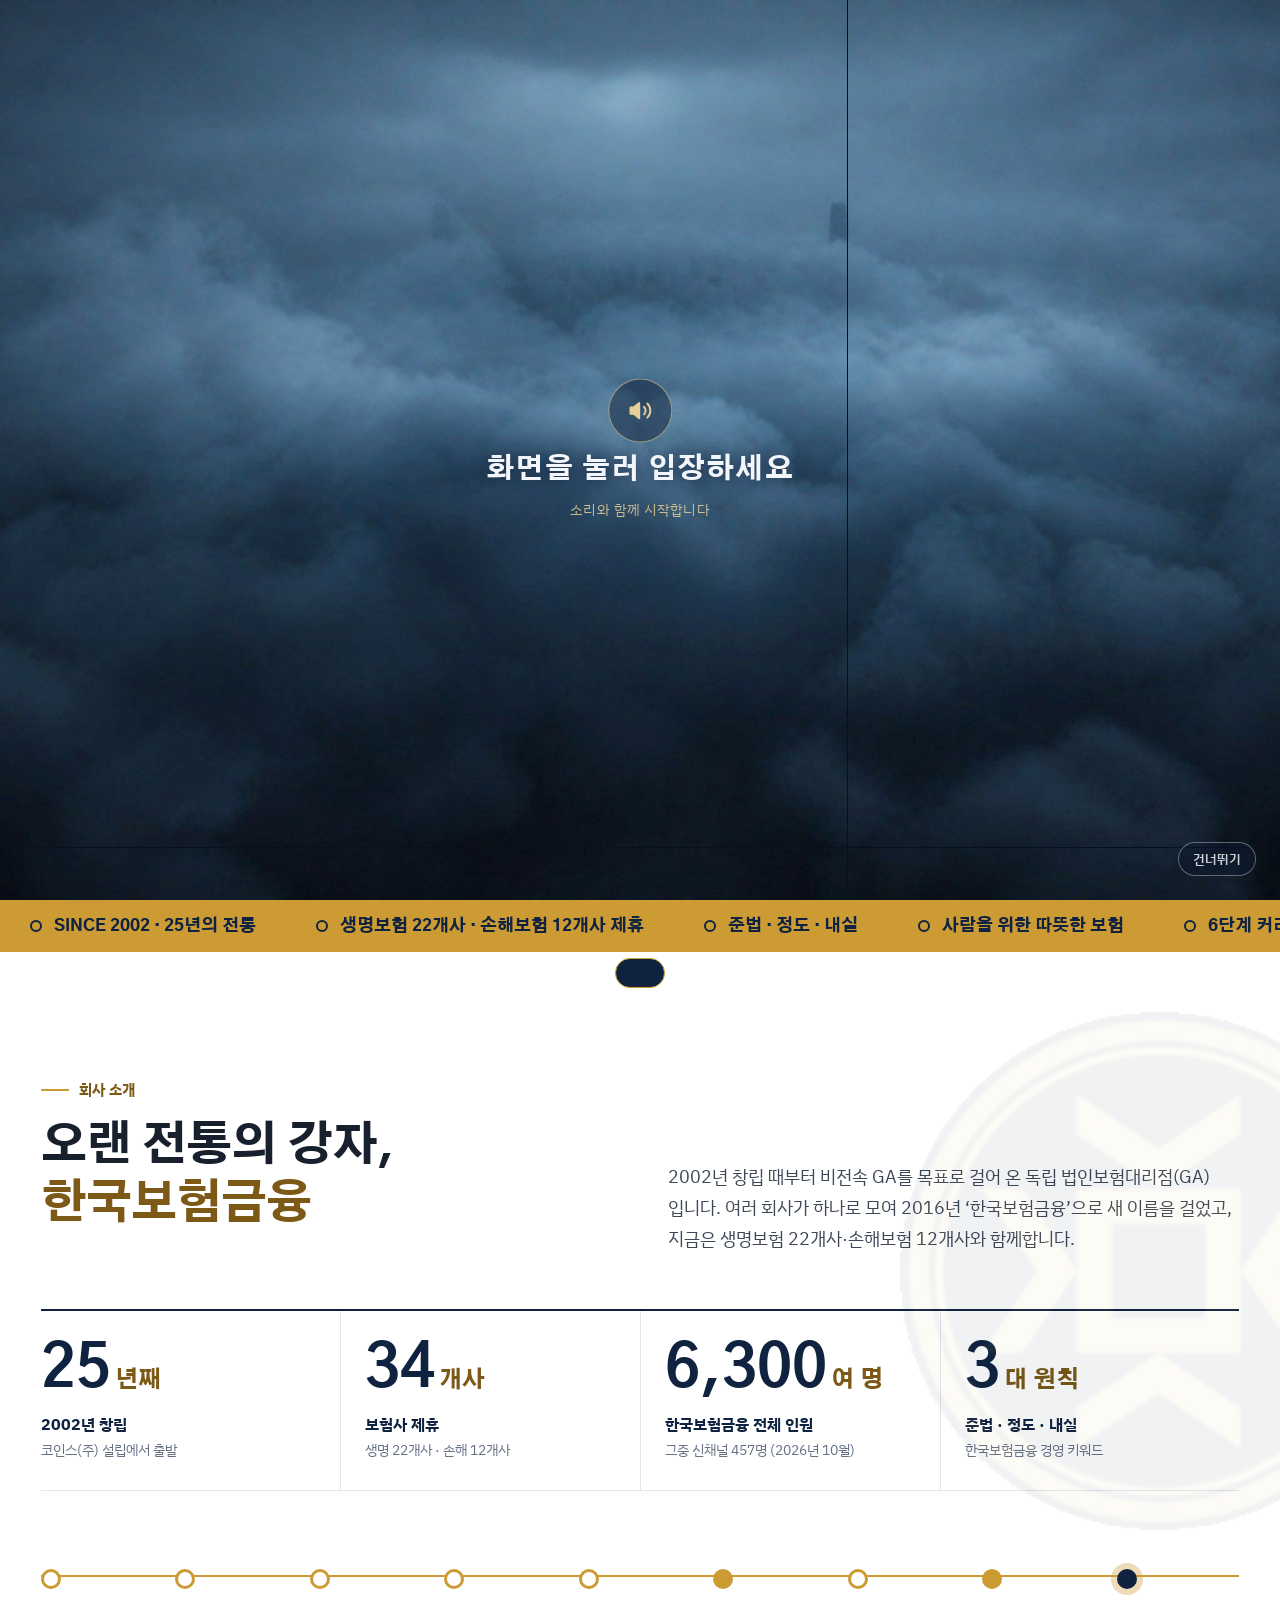
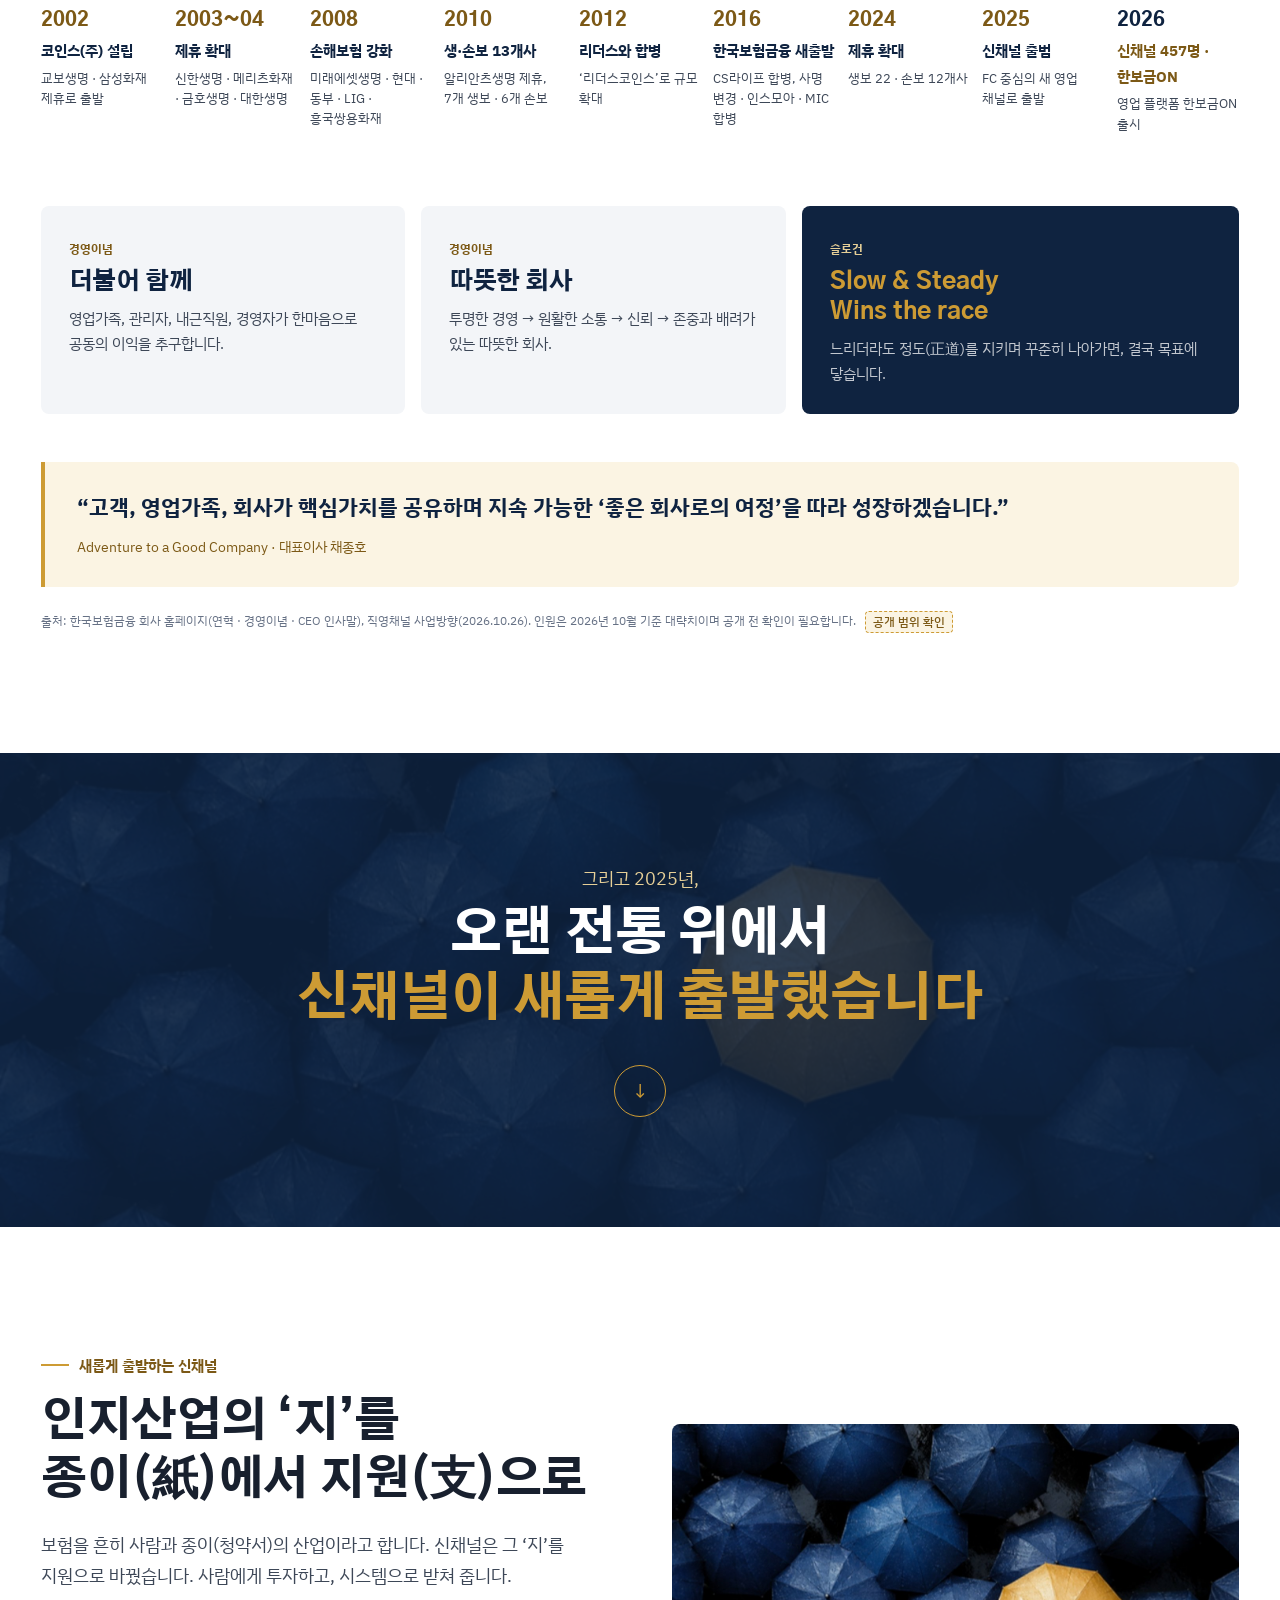
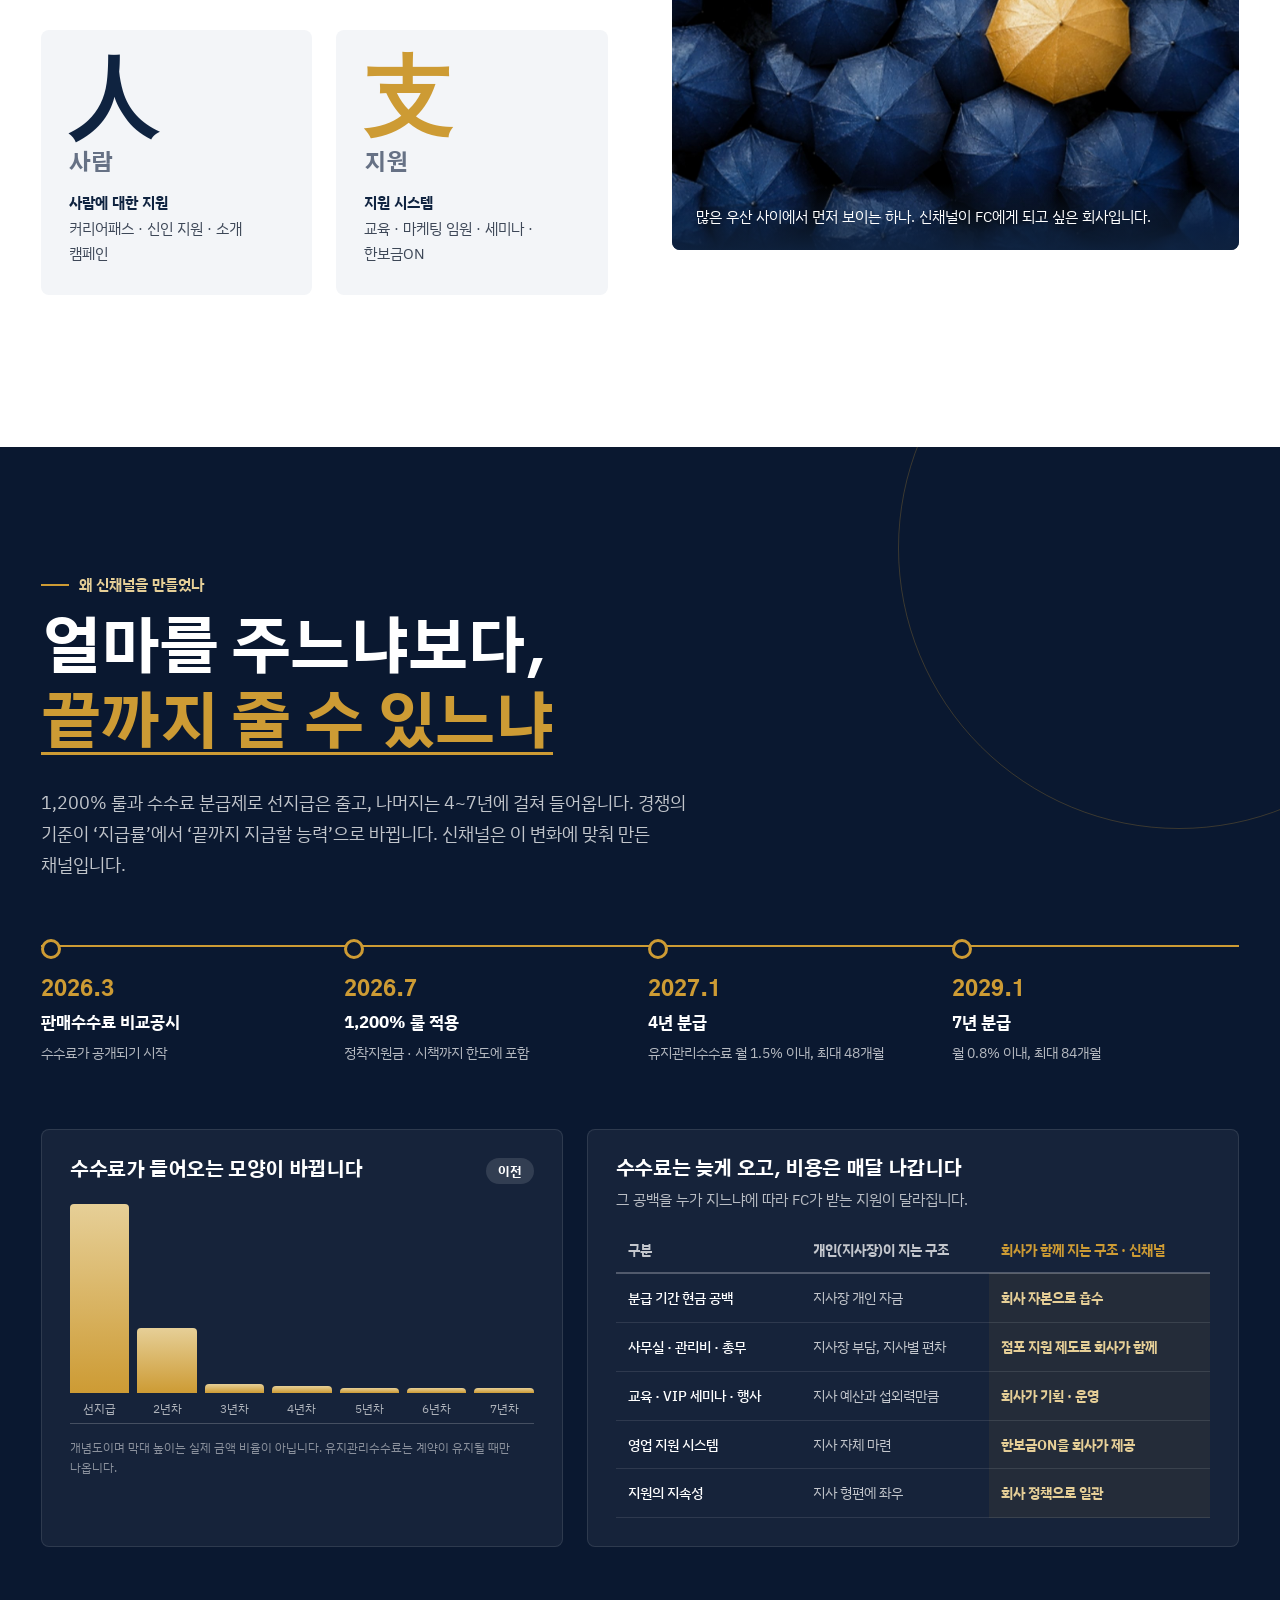
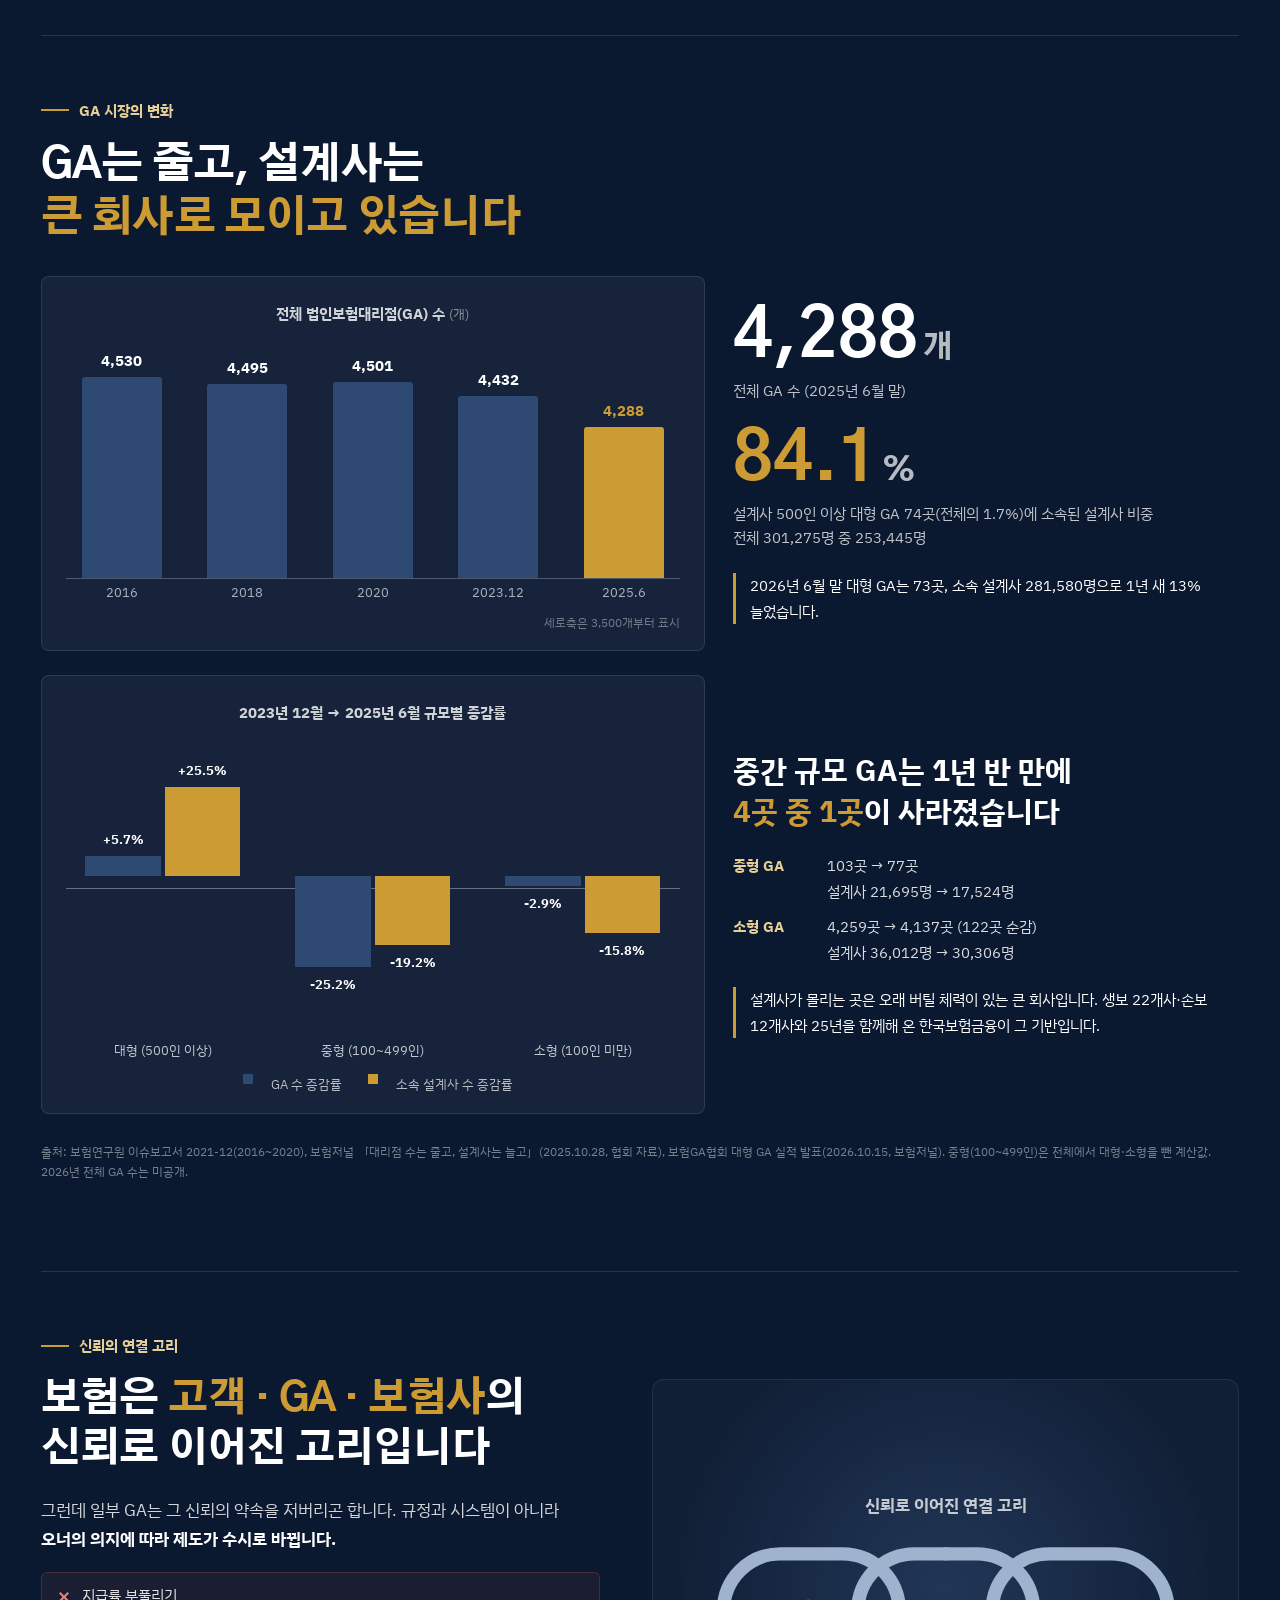
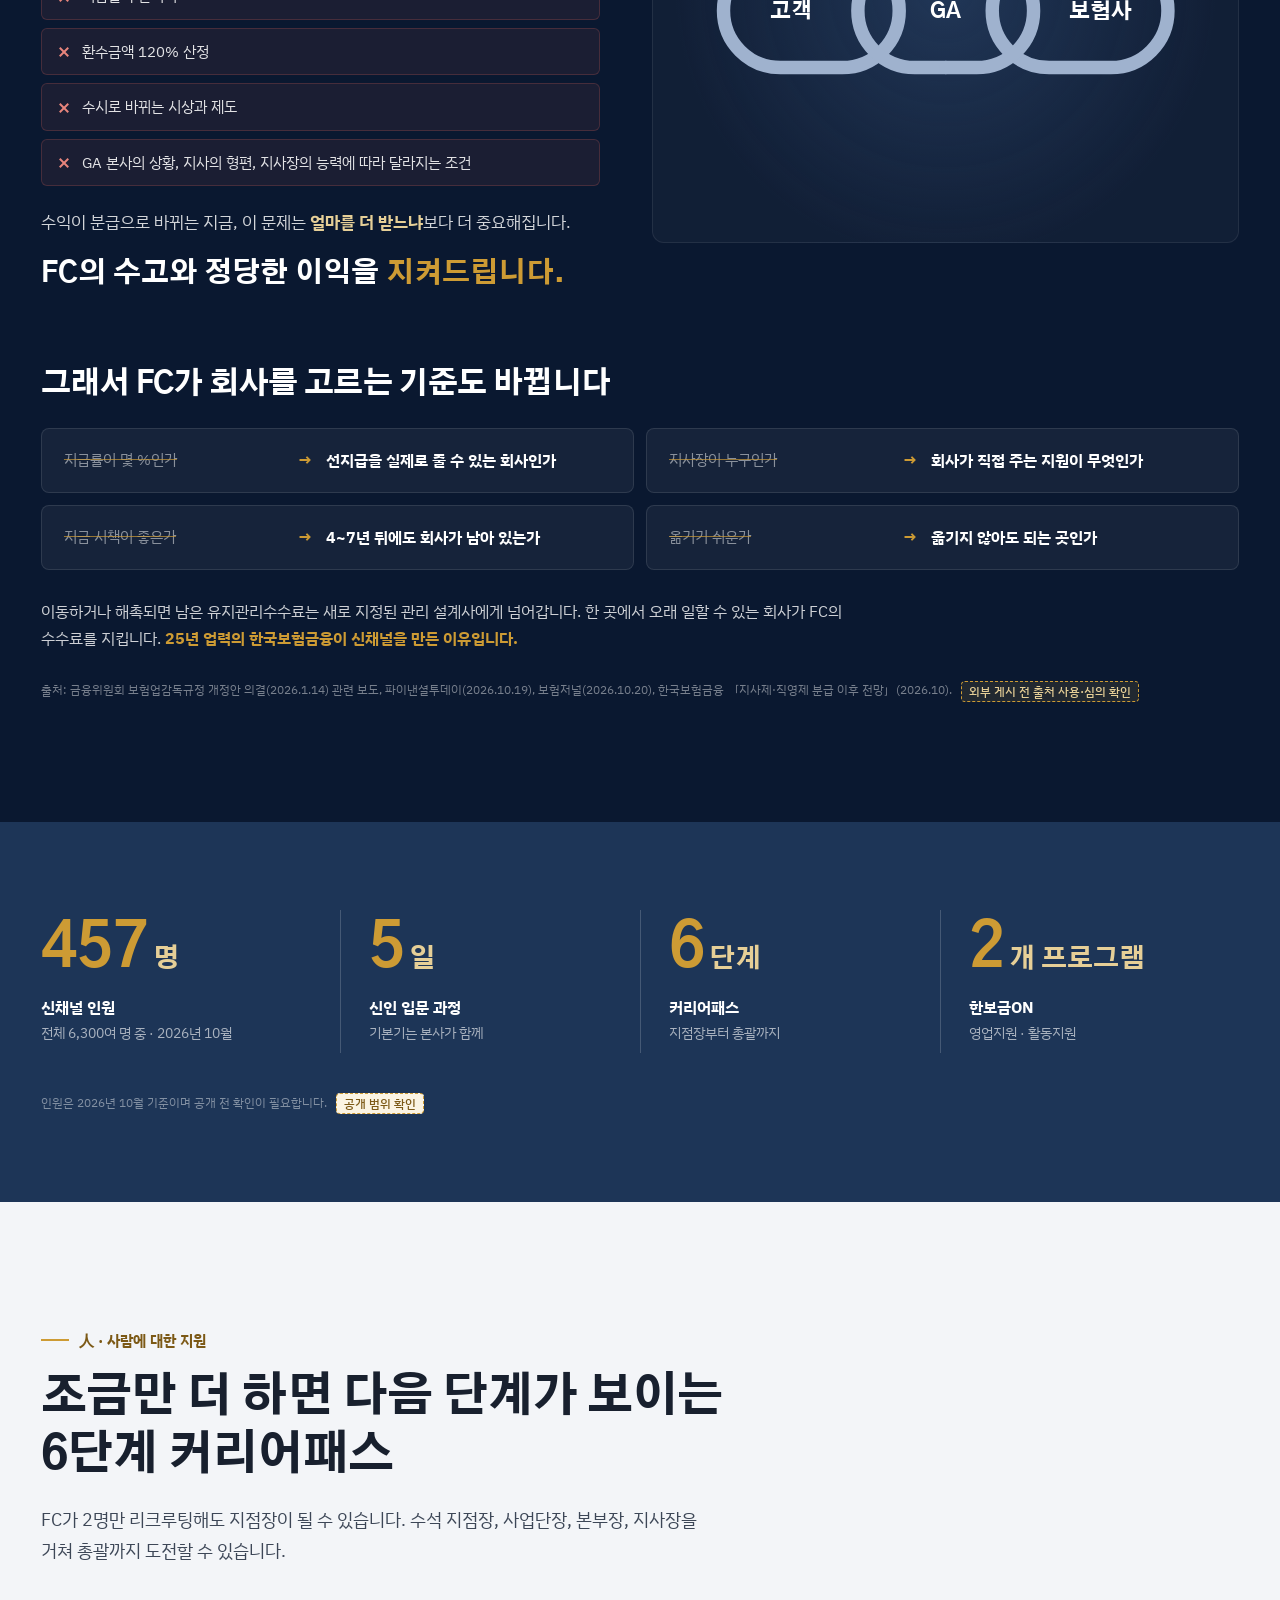
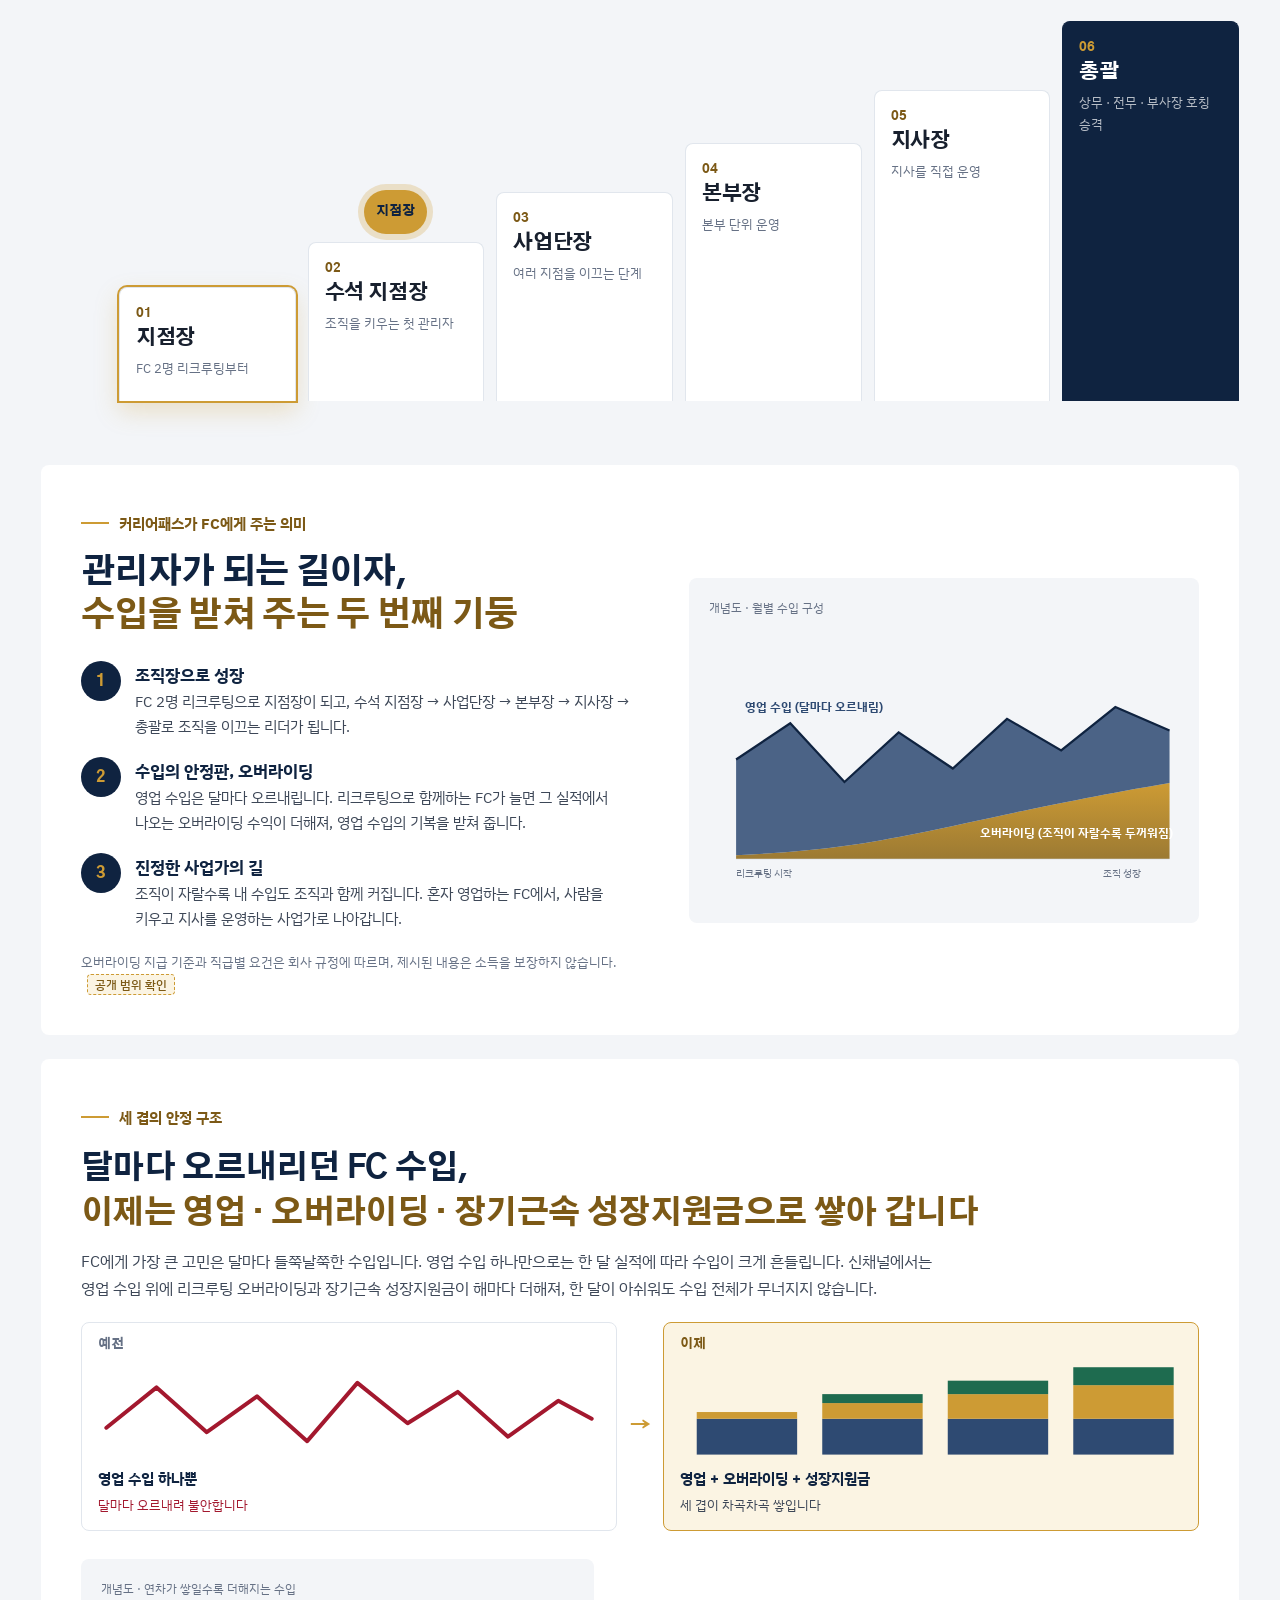
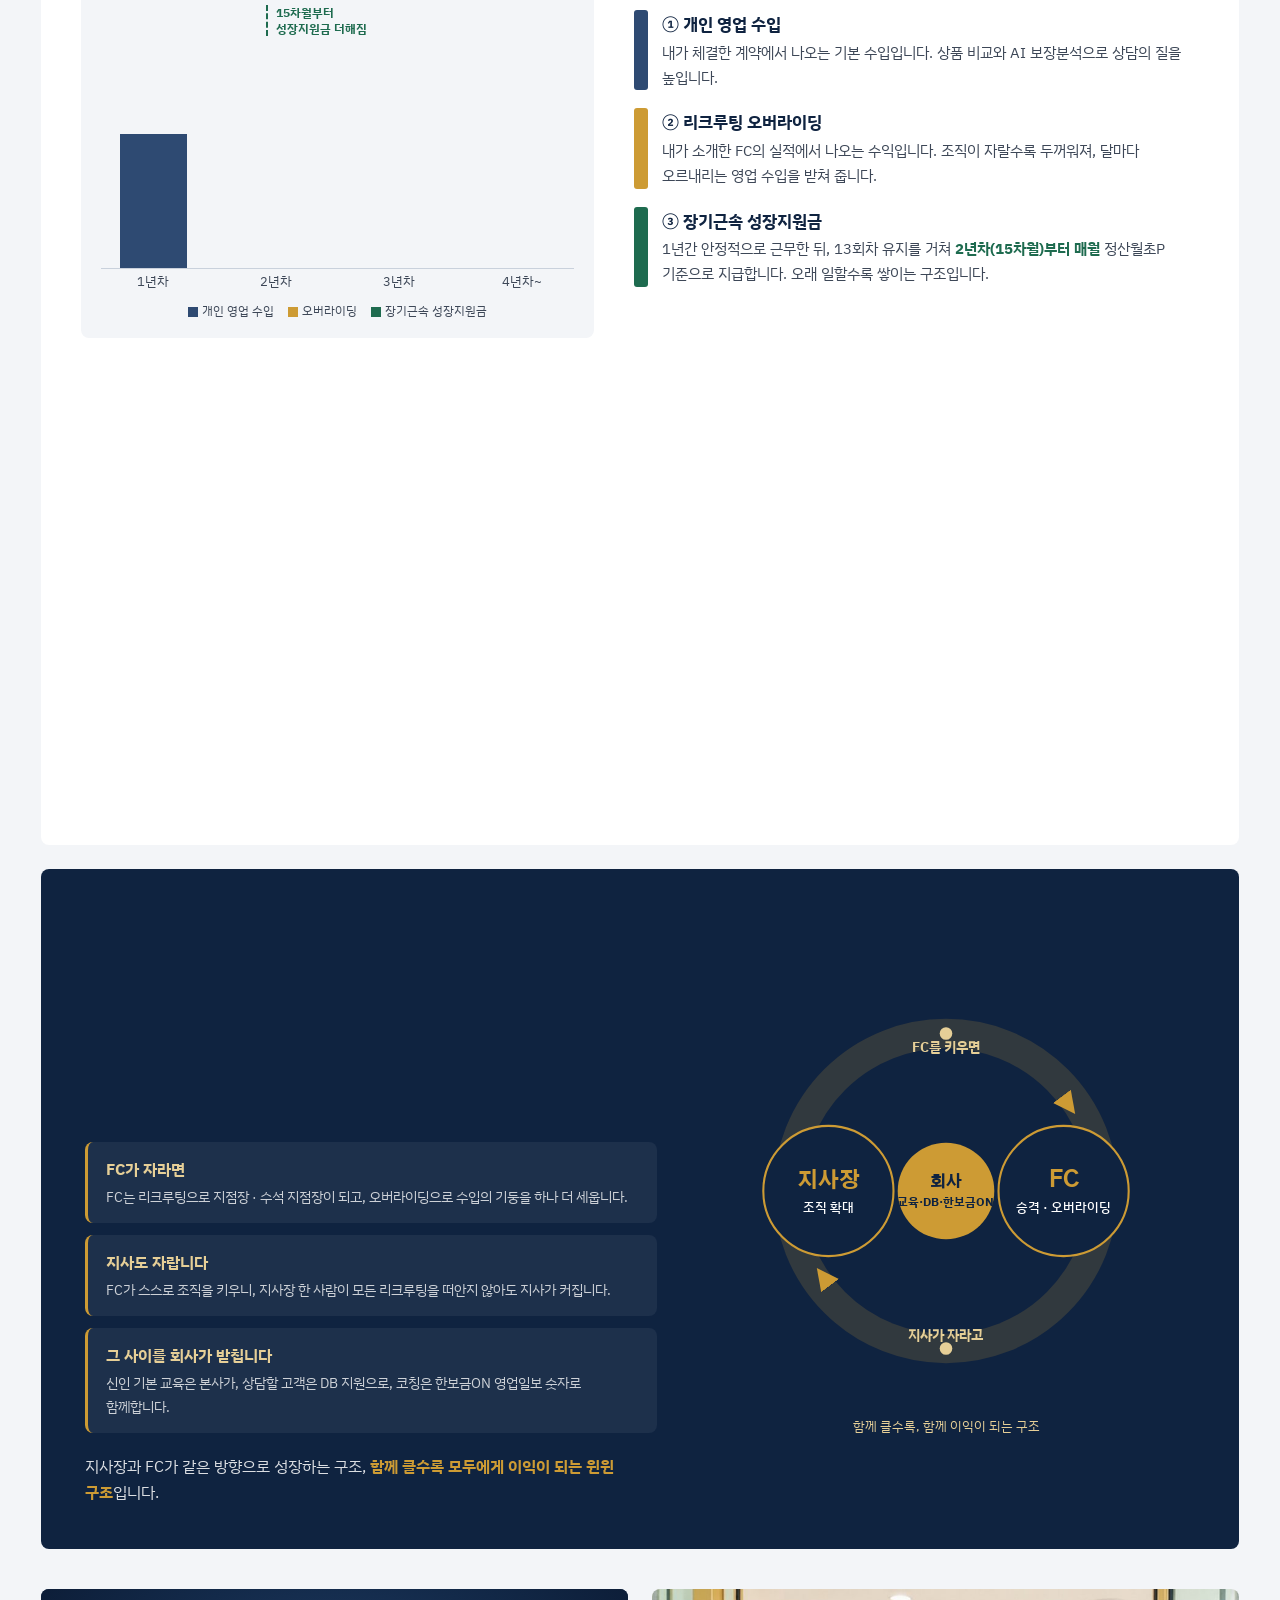
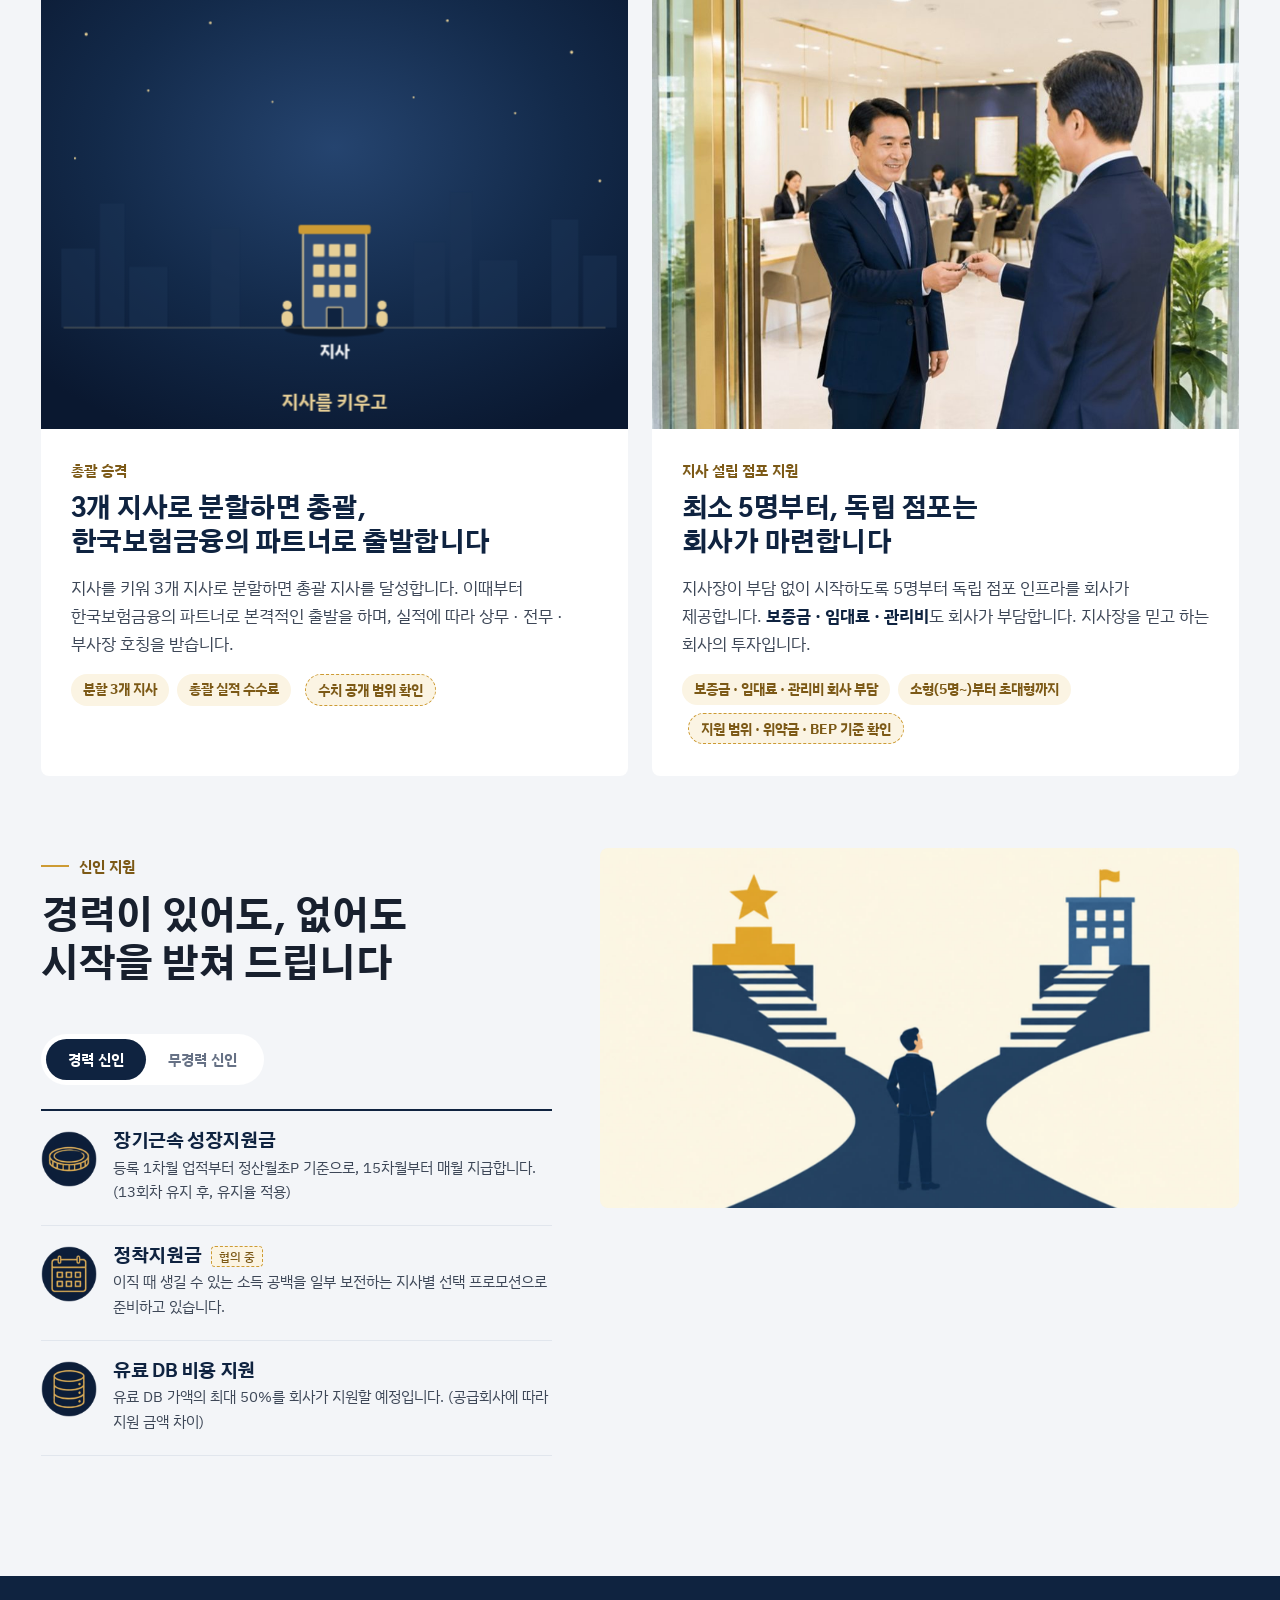
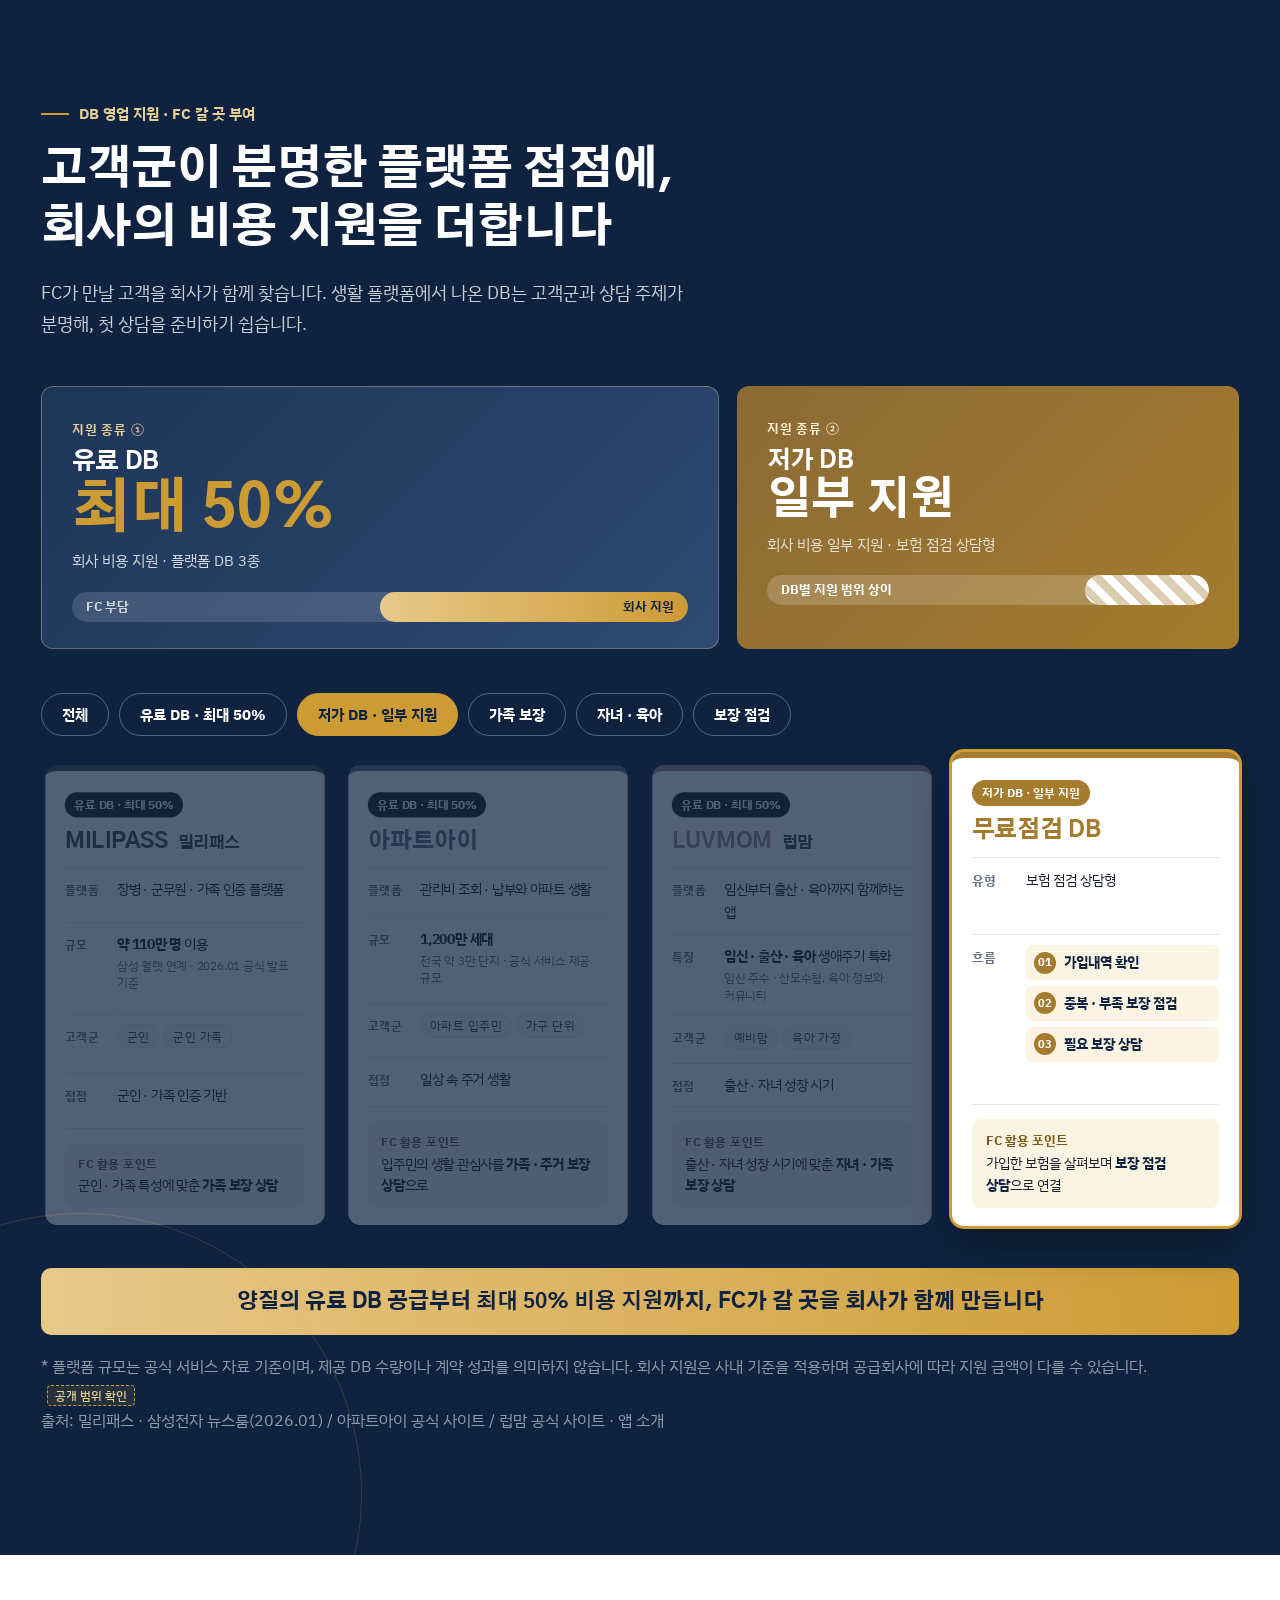
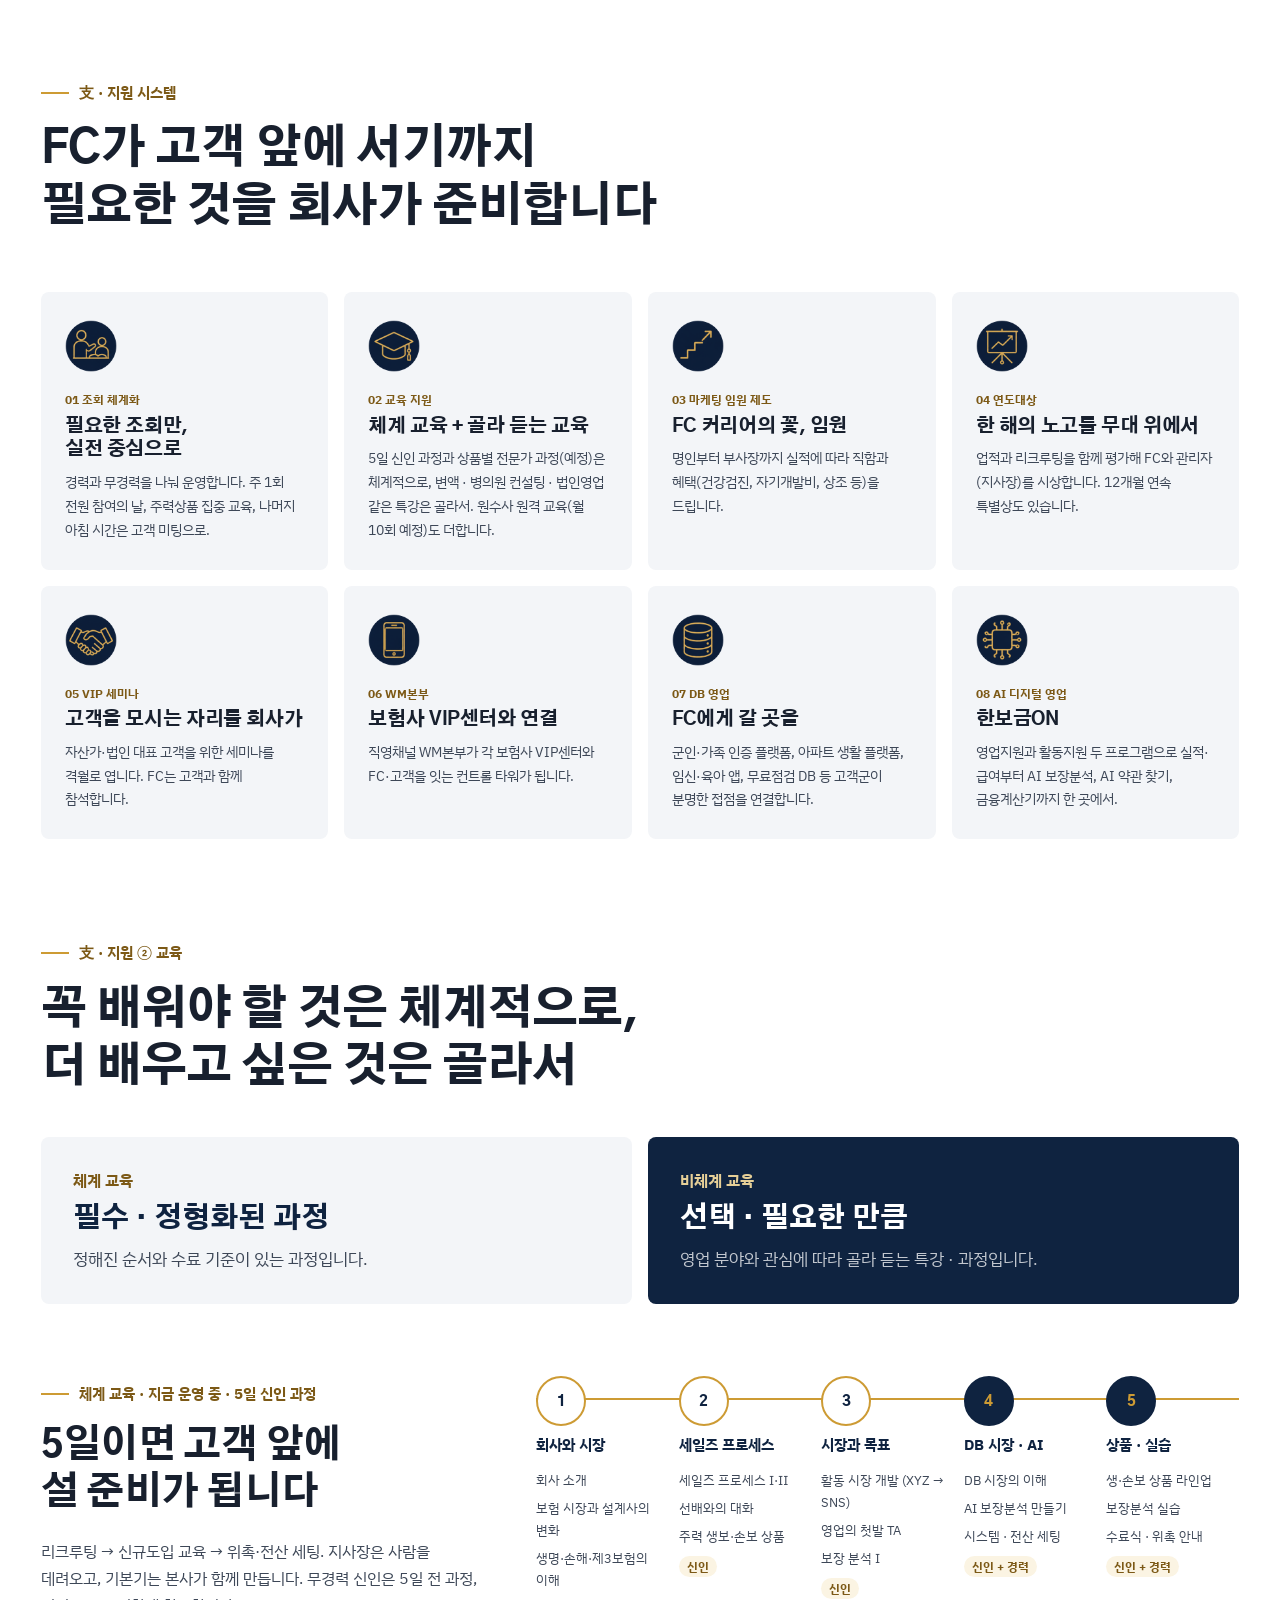
==== index.html @ 595ad0f0 "1탄·2탄·CIS용: 발표 모드를 reveal 장표형(1920x1080, PPT처럼)으로 통일 · 작은 장은 화면에 차게 확대 · 카드는 통째로 넘김 · 계단 동그라미 위치 보정 " ====
<!doctype html>
<html lang="ko">
<head>
<meta charset="utf-8">
<script>/* 최신 확인: 올린 뒤 브라우저가 옛 화면을 보여 주면 스스로 최신으로 다시 엽니다 */(function(){var B="20261105170538",p=location.protocol;if(p!=="http:"&&p!=="https:")return;var R=(/\/(v2|r2)\//.test(location.pathname)?"../":"")+"build.txt";function chk(){if(!window.fetch)return;fetch(R+"?t="+Date.now(),{cache:"no-store"}).then(function(r){return r.ok?r.text():""}).then(function(t){t=(t||"").trim();if(!/^\d{14}$/.test(t)||t<=B)return;var q=new URLSearchParams(location.search);if(q.get("b")===t)return;q.set("b",t);location.replace(location.pathname+"?"+q.toString()+location.hash);}).catch(function(){});}chk();document.addEventListener("visibilitychange",function(){if(!document.hidden)chk();});})();</script>
<meta name="viewport" content="width=device-width, initial-scale=1">
<title>한국보험금융 신채널</title>
<meta name="description" content="사람(人)을 지원(支)하는 회사, 한국보험금융 신채널. 커리어패스, 신인 지원, 교육, 영업 플랫폼 한보금ON, 모집 안내.">
<!-- 한국보험금융 전통 엠블럼 아이콘 (아이콘\kif-logo.ico) -->
<link rel="icon" href="img/favicon.ico" sizes="any">
<link rel="icon" type="image/png" sizes="32x32" href="img/favicon-32.png">
<link rel="icon" type="image/png" sizes="192x192" href="img/icon-192.png">
<link rel="apple-touch-icon" href="img/apple-touch-icon.png">
<meta name="theme-color" content="#0F2340">
<!-- 카톡·SNS 링크 미리보기 -->
<meta property="og:type" content="website">
<meta property="og:site_name" content="한국보험금융 신채널">
<meta property="og:title" content="한국보험금융 신채널 | 오랜 전통의 강자, 새롭게 출발한 신채널">
<meta property="og:description" content="2002년부터 25년째, 생명보험 22개사·손해보험 12개사와 함께하는 한국보험금융. 커리어패스·신인 지원·교육·영업 플랫폼 한보금ON까지, 신채널 FC 모집 안내.">
<meta property="og:image" content="https://bluewind1124-ui.github.io/shinchannel/img/og-image.jpg">
<meta property="og:image:width" content="1200">
<meta property="og:image:height" content="630">
<meta property="og:url" content="https://bluewind1124-ui.github.io/shinchannel/">
<meta name="twitter:card" content="summary_large_image">
<!-- 심의 전 초안: 검색엔진 노출 막음 (정식 공개 때 지우기) -->
<meta name="robots" content="noindex,nofollow">
<link rel="preconnect" href="https://fonts.googleapis.com">
<link rel="preconnect" href="https://fonts.gstatic.com" crossorigin>
<link href="https://fonts.googleapis.com/css2?family=Nanum+Myeongjo:wght@800&display=swap&text=%20%2C%EA%B8%B8%EB%8A%94%EB%8A%98%EB%8B%88%EB%8B%A4%EB%A6%84%EB%B0%9D%EB%B3%B4%EC%8A%B5%EC%95%8A%EC%95%9E%EC%98%A4%EC%9D%84%EC%9D%B4%EC%9E%88%EC%A7%80%EC%B9%98%ED%95%9C%ED%9E%88" rel="stylesheet">
<link href="https://fonts.googleapis.com/css2?family=Gothic+A1:wght@700;800&family=IBM+Plex+Sans+KR:wght@400;500;700&display=swap" rel="stylesheet">
<style>
/* =========================================================
   한국보험금융 신채널 홈페이지 (v2 초안)
   톤앤매너: 한보금ON — 남색 #0F2340 · 금색 #CD9B34 · 궤도(ON) 모티프
   [공개 범위 확인] [심의 전] 표시는 공개 전에 확정할 자리
   ========================================================= */
:root{
  --navy:#0F2340; --navy2:#1D3557; --navy3:#2E4A72; --navy-d:#0A1830;
  --gold:#CD9B34; --gold-l:#E6CF97; --gold-bg:#FBF4E3; --gold-t:#7C5916;
  --ink:#18202E; --ink2:#3D4757; --mute:#667185; --line:#E1E6ED; --bg:#F3F5F8;
  --max:1560px; --ease:cubic-bezier(.2,.7,.2,1);
}
*{box-sizing:border-box;margin:0;padding:0}
html{scroll-behavior:smooth;scroll-padding-top:76px}
body{font-family:'IBM Plex Sans KR',sans-serif;color:var(--ink);background:#fff;line-height:1.7;word-break:keep-all;-webkit-font-smoothing:antialiased;overflow-x:hidden}
h1,h2,h3,.gt{font-family:'Gothic A1',sans-serif;font-weight:800;letter-spacing:-0.02em;line-height:1.25;text-wrap:balance}
a{color:inherit;text-decoration:none}
img{display:block;max-width:100%}
.wrap{max-width:var(--max);margin:0 auto;padding:0 clamp(24px,3.2vw,56px)}
section{padding:120px 0;position:relative}
.eyebrow{display:inline-flex;align-items:center;gap:10px;font-size:15px;font-weight:700;color:var(--gold-t);margin-bottom:16px}
.eyebrow::before{content:"";width:28px;height:2px;background:var(--gold)}
.dark .eyebrow{color:var(--gold-l)}
.sec-title{font-size:clamp(28px,4vw,46px);margin-bottom:20px}
.sec-lead{font-size:18px;color:var(--ink2);max-width:680px}
.dark{background:var(--navy);color:#fff}
.dark .sec-lead{color:rgba(255,255,255,.75)}
.draft{display:inline-block;font:500 12px/1.6 'IBM Plex Sans KR',sans-serif;letter-spacing:0;color:var(--gold-t);background:var(--gold-bg);border:1px dashed var(--gold);border-radius:4px;padding:0 7px;margin-left:6px;vertical-align:middle;white-space:nowrap}
.dark .draft{background:rgba(205,155,52,.12);color:var(--gold-l)}
.btn{display:inline-flex;align-items:center;justify-content:center;gap:8px;padding:14px 28px;border-radius:999px;font-weight:700;font-size:15px;transition:transform .2s,background .2s,box-shadow .2s;cursor:pointer;border:0;font-family:inherit}
.btn-gold{background:linear-gradient(90deg,#CD9B34,#E6CF97);color:var(--navy)}
.btn-gold:hover{transform:translateY(-2px);box-shadow:0 8px 20px rgba(205,155,52,.35)}
.btn-line{border:1px solid rgba(255,255,255,.5);color:#fff}
.btn-line:hover{background:rgba(255,255,255,.1)}
.btn-navy{background:var(--navy);color:#fff}
.btn-navy:hover{background:var(--navy2)}

/* ── 스크롤 진행 막대 · 머리 메뉴 ── */
#progress{position:fixed;top:0;left:0;height:3px;width:0;background:var(--gold);z-index:60}
header{position:fixed;inset:0 0 auto 0;z-index:50;background:var(--navy);border-bottom:2px solid var(--gold);transition:height .25s}
.hd{display:flex;align-items:center;height:72px;gap:28px;transition:height .25s}
header.small .hd{height:60px}
.logo{display:flex;align-items:center;gap:12px;flex:none}
.logo img{height:34px;width:auto}
.logo span{font:800 15px 'Gothic A1',sans-serif;color:var(--gold-l);padding-left:12px;border-left:1px solid rgba(255,255,255,.25)}
.gnb{display:flex;gap:4px;margin-left:auto;list-style:none}
.gnb a{display:block;padding:8px 9px;color:rgba(255,255,255,.85);font-weight:500;font-size:14.5px;border-radius:999px;transition:.2s}
.gnb a:hover,.gnb a.on{color:var(--navy);background:var(--gold-l)}
.hd .btn{padding:10px 22px}
.menu-btn{display:none;margin-left:auto;background:none;border:0;width:40px;height:40px;cursor:pointer}
.menu-btn span{display:block;height:2px;background:#fff;margin:6px 8px}

/* ── 1. 첫 화면 ── */
.hero{min-height:100vh;min-height:100svh;padding:72px 0 0;background:var(--navy);color:#fff;overflow:hidden;display:flex;flex-direction:column}
.hero-bg{position:absolute;inset:0;background:url(img/hero-bg.jpg) center/cover;animation:zoom 24s ease-in-out infinite alternate;opacity:.55}
@keyframes zoom{from{transform:scale(1.05)}to{transform:scale(1.18) translate(-2%,1%)}}
.hero-shade{position:absolute;inset:0;background:linear-gradient(90deg,rgba(15,35,64,.97) 0%,rgba(15,35,64,.85) 42%,rgba(15,35,64,.25) 100%)}
/* 금빛 빗줄기 */
@keyframes fall{to{transform:translateY(130vh)}}
/* ON 궤도 */
.orbit{position:absolute;right:6%;top:50%;width:min(56vw,720px);aspect-ratio:1;transform:translateY(-46%);pointer-events:none}
.orbit svg{width:100%;height:100%;overflow:visible}
.orbit .r1{transform-origin:50% 50%;animation:spin 26s linear infinite}
.orbit .r2{transform-origin:50% 50%;animation:spin 38s linear infinite reverse}
.orbit .dot{filter:drop-shadow(0 0 6px #E6CF97)}
@keyframes spin{to{transform:rotate(360deg)}}
.slides{position:relative;flex:1;display:flex;align-items:center}
.slide{position:absolute;inset:0;display:flex;align-items:center;opacity:0;visibility:hidden;transition:opacity .9s,visibility .9s}
.slide.on{opacity:1;visibility:visible}
.slide .wrap{width:100%;position:relative;z-index:2}
.slide .txt{max-width:600px;text-shadow:0 2px 12px rgba(10,24,48,.65)}
.slide .kicker{font-size:16px;color:var(--gold-l);margin-bottom:20px;display:flex;gap:10px;align-items:center}
.slide .kicker b{display:inline-grid;place-items:center;width:30px;height:30px;border-radius:50%;border:1px solid var(--gold);font:800 15px 'Gothic A1';color:var(--gold)}
.slide h1{font-size:clamp(36px,5.4vw,74px);line-height:1.15;margin-bottom:24px}
.slide h1 em{font-style:normal;color:var(--gold)}
.slide h1 .hz{display:block;margin-top:14px;font-size:.42em;line-height:1.4;color:var(--gold-l);font-weight:700}
.nb{white-space:nowrap}
.slide p{font-size:18px;color:rgba(255,255,255,.82);max-width:500px;margin-bottom:36px}
.slide .cta{display:flex;gap:14px;flex-wrap:wrap}
.slide .txt>*{opacity:0;transform:translateY(26px);transition:opacity .8s var(--ease),transform .8s var(--ease)}
.slide.on .txt>*{opacity:1;transform:none}
.slide.on .txt>*:nth-child(2){transition-delay:.15s}
.slide.on .txt>*:nth-child(3){transition-delay:.3s}
.slide.on .txt>*:nth-child(4){transition-delay:.45s}
.model{position:absolute;right:max(24px,calc((100vw - var(--max))/2));bottom:0;height:min(78vh,720px);z-index:1;opacity:0;transform:translateX(120px);transition:opacity 1s .2s,transform 1.2s .2s var(--ease)}
.slide.on .model{opacity:1;transform:none}
.model img{height:100%;width:auto;filter:drop-shadow(0 20px 40px rgba(0,0,0,.35))}
.model.m1{right:max(0px,calc((100vw - var(--max))/2 - 120px))}
.on-logo{position:absolute;right:max(60px,calc((100vw - var(--max))/2 + 60px));top:50%;width:min(36vw,440px);transform:translateY(-50%) scale(.8);opacity:0;transition:1.2s .2s var(--ease);z-index:1}
.slide.on .on-logo{opacity:1;transform:translateY(-50%) scale(1)}
.on-logo img{border-radius:24px;animation:glow 3s ease-in-out infinite alternate}
@keyframes glow{from{box-shadow:0 0 0 rgba(205,155,52,0)}to{box-shadow:0 0 60px rgba(205,155,52,.45)}}
/* 전통 엠블럼: 둥근 모양 그대로, 천천히 돌며 빛남 */
.on-logo.emblem{width:min(30vw,380px)}
.on-logo.emblem img{border-radius:50%;animation:glow 3s ease-in-out infinite alternate,turn 18s ease-in-out infinite}
@keyframes turn{0%,100%{transform:perspective(800px) rotateY(-18deg)}50%{transform:perspective(800px) rotateY(18deg)}}
/* 첫 화면: 노란 우산이 돌며 사라지고, 그 자리에서 회사 마크가 나타남 (첫 장이 보일 때마다 다시) */
.hero-mark{position:absolute;inset:0;z-index:1;pointer-events:none;animation:zoom 24s ease-in-out infinite alternate}
.mark{position:absolute;opacity:0;transition:opacity .9s ease}
.hero.s0 .mark{opacity:1}
.mark .umb-gold,.mark .emb{position:absolute;inset:0;display:block}
.mark .umb-gold{width:100%;height:100%;opacity:0;filter:drop-shadow(0 8px 18px rgba(0,0,0,.45))}
.mark .emb img{width:100%;height:100%;border-radius:50%;animation:glow 3s ease-in-out infinite alternate,turn 18s ease-in-out infinite}
.hero.s0 .mark .umb-gold{animation:umbOut 3.6s cubic-bezier(.5,0,.3,1) .5s both}
.hero.s0 .mark .emb{animation:embIn 3.6s cubic-bezier(.2,.7,.2,1) .5s both}
.mark::after{content:"";position:absolute;inset:0;border-radius:50%;border:2px solid var(--gold);opacity:0;pointer-events:none}
.hero.s0 .mark::after{animation:flashRing 3.6s ease-out .5s both}
@keyframes umbOut{0%{opacity:0;transform:rotate(-4deg)}14%{opacity:1;transform:rotate(0)}42%{opacity:1;transform:rotate(36deg);filter:brightness(1) drop-shadow(0 8px 18px rgba(0,0,0,.45))}70%{opacity:0;transform:scale(.96) rotate(120deg);filter:brightness(1.9) blur(2px)}100%{opacity:0;transform:scale(.96) rotate(120deg)}}
@keyframes embIn{0%,44%{opacity:0;transform:rotate(-120deg) scale(.96);filter:blur(4px)}74%{opacity:1;transform:rotate(0) scale(1.02);filter:blur(0)}100%{opacity:1;transform:none}}
@keyframes flashRing{0%,54%{opacity:0;transform:scale(.95)}64%{opacity:.9}100%{opacity:0;transform:scale(1.45)}}
.hero-bar{position:relative;z-index:3;border-top:1px solid rgba(255,255,255,.14)}
.hero-bar .wrap{display:flex;align-items:center;gap:24px;height:88px}
.dots{display:flex;gap:10px}
.dots button{position:relative;width:64px;height:4px;border:0;background:rgba(255,255,255,.2);cursor:pointer;overflow:hidden;border-radius:2px}
.dots button i{position:absolute;inset:0;width:0;background:var(--gold)}
.dots button.on i{animation:fill 6.5s linear forwards}
@keyframes fill{to{width:100%}}
.hero-bar .lbl{font-size:14px;color:rgba(255,255,255,.65)}
.scroll-cue{margin-left:auto;font-size:13px;color:rgba(255,255,255,.6);display:flex;align-items:center;gap:10px}
.scroll-cue i{width:22px;height:36px;border:1.5px solid rgba(255,255,255,.5);border-radius:12px;position:relative}
.scroll-cue i::after{content:"";position:absolute;left:50%;top:7px;width:3px;height:7px;margin-left:-1.5px;border-radius:2px;background:var(--gold);animation:wheel 1.6s infinite}
@keyframes wheel{to{transform:translateY(12px);opacity:0}}

/* ── 키워드 띠 ── */
.ticker{background:var(--gold);color:var(--navy);overflow:hidden;white-space:nowrap;padding:15px 0;font:800 17px 'Gothic A1',sans-serif}
.ticker .track{display:inline-flex;animation:flow 46s linear infinite}
.ticker span{padding:0 30px;display:inline-flex;align-items:center;gap:12px}
.ticker span::before{content:"";width:8px;height:8px;border-radius:50%;border:2px solid var(--navy)}
@keyframes flow{to{transform:translateX(-50%)}}

/* ── 회사 소개: 오랜 전통의 강자 ── */
.company{background:#fff;overflow:hidden}
.co-mark{position:absolute;right:-140px;top:60px;width:520px;opacity:.06;animation:spin 90s linear infinite;pointer-events:none}
.co-head{display:grid;grid-template-columns:1fr 1fr;gap:56px;align-items:end}
.company .sec-title em{font-style:normal;color:var(--gold-t)}
.co-nums{display:grid;grid-template-columns:repeat(4,1fr);margin-top:56px;border-top:2px solid var(--navy);border-bottom:1px solid var(--line)}
.cn{padding:28px 24px;border-left:1px solid var(--line)}
.cn:first-child{border-left:0;padding-left:0}
.cn .v{font:800 clamp(40px,5vw,60px)/1 'Gothic A1';color:var(--navy);font-variant-numeric:tabular-nums}
.cn .v small{font-size:.38em;margin-left:4px;color:var(--gold-t)}
.cn .k{margin-top:12px;font-weight:700;color:var(--navy)}
.cn .d{font-size:14px;color:var(--mute)}
/* 연혁: 금색 선이 그어지며 해마다 순서대로 나타남 */
.history{position:relative;display:grid;grid-template-columns:repeat(9,1fr);gap:12px;margin-top:72px;padding-top:44px}
.h-line{position:absolute;left:0;right:0;top:12px;height:2px;background:var(--line)}
.h-line i{position:absolute;left:0;top:0;height:2px;width:0;background:var(--gold);transition:width 3s var(--ease)}
.history.in .h-line i{width:100%}
.hi{position:relative;opacity:0;transform:translateY(18px);transition:.6s var(--ease)}
.hi::before{content:"";position:absolute;left:0;top:-38px;width:14px;height:14px;border-radius:50%;background:#fff;border:3px solid var(--gold)}
.history.in .hi{opacity:1;transform:none}
.history.in .hi:nth-child(3){transition-delay:.35s}.history.in .hi:nth-child(4){transition-delay:.7s}.history.in .hi:nth-child(5){transition-delay:1.05s}.history.in .hi:nth-child(6){transition-delay:1.4s}.history.in .hi:nth-child(7){transition-delay:1.75s}.history.in .hi:nth-child(8){transition-delay:2.1s}.history.in .hi:nth-child(9){transition-delay:2.45s}.history.in .hi:nth-child(10){transition-delay:2.8s}
.hi b{font:800 20px 'Gothic A1';color:var(--gold-t)}
.hi h4{font-size:15px;color:var(--navy);margin:4px 0 4px}
.hi p{font-size:13px;color:var(--ink2);line-height:1.55}
.hi.big::before{background:var(--gold)}
.hi.new::before{background:var(--navy);border-color:var(--navy);box-shadow:0 0 0 6px rgba(205,155,52,.35);animation:ping 1.8s infinite}
@keyframes ping{50%{box-shadow:0 0 0 12px rgba(205,155,52,.1)}}
.hi.new b{color:var(--navy)}
.hi.new h4{color:var(--gold-t)}
.philo{display:grid;grid-template-columns:1fr 1fr 1.2fr;gap:16px;margin-top:72px}
.ph{border-radius:8px;background:var(--bg);padding:28px}
.ph-k{font-size:12px;font-weight:700;color:var(--gold-t)}
.ph h3{font-size:24px;color:var(--navy);margin:6px 0 10px}
.ph p{font-size:14.5px;color:var(--ink2)}
.ph.slogan{background:var(--navy);color:#fff}
.ph.slogan h3{color:var(--gold);font-family:'Gothic A1';letter-spacing:0}
.ph.slogan p{color:rgba(255,255,255,.75)}
.ph.slogan .ph-k{color:var(--gold-l)}
.ceo{margin-top:48px;padding:28px 32px;border-left:4px solid var(--gold);background:var(--gold-bg);border-radius:0 8px 8px 0}
.ceo p{font:700 clamp(18px,2vw,22px)/1.6 'IBM Plex Sans KR';color:var(--navy)}
.ceo cite{display:block;margin-top:10px;font-style:normal;font-size:14px;color:var(--gold-t)}
.company .src{margin-top:24px;font-size:12px;color:var(--mute)}
/* 연결 띠 */
.bridge{background:var(--navy) url(img/umbrella.jpg) center/cover;color:#fff;text-align:center;padding:110px 0;overflow:hidden}
.bridge::before{content:"";position:absolute;inset:0;background:rgba(15,35,64,.86)}
.bridge .wrap{position:relative}
.bridge p{font-size:18px;color:var(--gold-l)}
.bridge h2{font-size:clamp(28px,4.4vw,52px);margin-top:10px}
.bridge h2 em{font-style:normal;color:var(--gold)}
.bridge .arrow{display:inline-grid;place-items:center;width:52px;height:52px;margin-top:32px;border-radius:50%;border:1px solid var(--gold);color:var(--gold);font-size:20px;animation:bob 1.8s ease-in-out infinite}
@keyframes bob{50%{transform:translateY(8px)}}

/* ── 왜 신채널인가 ── */
.why{background:var(--navy-d);overflow:hidden}
.why::before{content:"";position:absolute;right:-180px;top:-180px;width:560px;height:560px;border-radius:50%;border:1px solid rgba(205,155,52,.25);animation:spin 60s linear infinite}
.why-title{font-size:clamp(32px,5vw,60px);margin-bottom:24px}
.why-title em{font-style:normal;color:var(--gold);background:linear-gradient(var(--gold),var(--gold)) left bottom/0 3px no-repeat;transition:background-size 1.4s .4s var(--ease)}
.why-title.in em{background-size:100% 3px}
.rule{position:relative;display:grid;grid-template-columns:repeat(4,1fr);gap:16px;margin-top:56px;padding-top:40px}
.rl{position:absolute;left:0;right:0;top:10px;height:2px;background:rgba(255,255,255,.15)}
.rl i{position:absolute;left:0;top:0;height:2px;width:0;background:var(--gold);transition:width 2.4s var(--ease)}
.rule.in .rl i{width:100%}
.rs{position:relative;opacity:0;transform:translateY(16px);transition:.6s var(--ease)}
.rs::before{content:"";position:absolute;left:0;top:-36px;width:14px;height:14px;border-radius:50%;background:var(--navy-d);border:3px solid var(--gold)}
.rule.in .rs{opacity:1;transform:none}
.rule.in .rs:nth-child(3){transition-delay:.5s}.rule.in .rs:nth-child(4){transition-delay:1s}.rule.in .rs:nth-child(5){transition-delay:1.5s}
.rs b{font:800 22px 'Gothic A1';color:var(--gold)}
.rs h4{font-size:17px;margin:4px 0}
.rs p{font-size:14px;color:rgba(255,255,255,.7)}
.why-grid{display:grid;grid-template-columns:1fr 1.25fr;gap:24px;margin-top:64px}
.flow,.who-bears{background:rgba(255,255,255,.05);border:1px solid rgba(255,255,255,.1);border-radius:8px;padding:28px}
.flow-head{display:flex;justify-content:space-between;align-items:center;gap:12px;margin-bottom:20px}
.flow h3,.who-bears h3{font-size:19px}
.flow-tag{font:700 13px 'IBM Plex Sans KR';padding:4px 12px;border-radius:999px;background:rgba(255,255,255,.12);color:#fff;transition:.4s;white-space:nowrap}
.flow-tag.after{background:var(--gold);color:var(--navy)}
.bars{display:grid;grid-template-columns:repeat(7,1fr);gap:8px;height:220px;align-items:end;border-bottom:1px solid rgba(255,255,255,.2);padding-bottom:4px}
.bar{height:100%;display:flex;flex-direction:column;justify-content:flex-end;align-items:center;gap:6px}
.bar i{display:block;width:100%;height:var(--a);background:linear-gradient(var(--gold-l),var(--gold));border-radius:4px 4px 0 0;transition:height 1.2s var(--ease)}
.bars.after .bar i{height:var(--b)}
.bars.after .bar:not(:first-child) i{background:linear-gradient(#E6CF97,#9C7A33)}
.bar span{font-size:12px;color:rgba(255,255,255,.65);white-space:nowrap}
.flow-note{margin-top:14px;font-size:12px;color:rgba(255,255,255,.5)}
.who-bears .sub{font-size:14.5px;color:rgba(255,255,255,.7);margin:6px 0 16px}
.cmp{width:100%;border-collapse:collapse;font-size:14px}
.cmp th{text-align:left;padding:10px 12px;font-weight:700;color:rgba(255,255,255,.75);border-bottom:2px solid rgba(255,255,255,.25)}
.cmp th.us{color:var(--gold)}
.cmp td{padding:12px;border-bottom:1px solid rgba(255,255,255,.1);color:rgba(255,255,255,.75);vertical-align:top}
.cmp td:first-child{color:#fff;font-weight:500;white-space:nowrap}
.cmp td.us{color:var(--gold-l);font-weight:700;background:rgba(205,155,52,.08)}
.cmp tbody tr{opacity:0;transform:translateX(20px);transition:.5s var(--ease)}
.who-bears.in .cmp tbody tr{opacity:1;transform:none}
.who-bears.in tr:nth-child(2){transition-delay:.15s}.who-bears.in tr:nth-child(3){transition-delay:.3s}.who-bears.in tr:nth-child(4){transition-delay:.45s}.who-bears.in tr:nth-child(5){transition-delay:.6s}
/* GA 시장의 변화 */
.market{margin-top:88px;padding-top:56px;border-top:1px solid rgba(255,255,255,.12)}
.mk-title{font-size:clamp(26px,3.6vw,42px);margin-bottom:32px}
.mk-title em,.mk-big em{font-style:normal;color:var(--gold)}
.mk-row{display:grid;grid-template-columns:1.3fr 1fr;gap:24px;align-items:stretch}
.mk-row2{margin-top:24px}
.mk-card{background:rgba(255,255,255,.05);border:1px solid rgba(255,255,255,.1);border-radius:8px;padding:24px 24px 18px}
.mk-card h4{font-size:15px;color:rgba(255,255,255,.8);margin-bottom:12px;text-align:center}
.mk-card h4 small{font-weight:400;color:rgba(255,255,255,.5)}
.vchart{display:grid;grid-template-columns:repeat(5,1fr);gap:14px;height:240px;align-items:end;border-bottom:1px solid rgba(255,255,255,.25)}
.vb{height:100%;display:flex;flex-direction:column;justify-content:flex-end;align-items:center;position:relative}
.vb i{display:block;width:72%;height:var(--h);background:var(--navy3);border-radius:3px 3px 0 0;transform:scaleY(0);transform-origin:bottom;transition:transform 1s var(--ease)}
.vb.now i{background:var(--gold)}
.vb b{font:700 15px 'IBM Plex Sans KR';color:#fff;margin-bottom:6px;opacity:0;transition:opacity .5s}
.vb.now b{color:var(--gold)}
.vb span{position:absolute;bottom:-26px;font-size:12.5px;color:rgba(255,255,255,.65);white-space:nowrap}
.vchart.in .vb i{transform:none}.vchart.in .vb b{opacity:1}
.vchart.in .vb:nth-child(2) i{transition-delay:.12s}.vchart.in .vb:nth-child(3) i{transition-delay:.24s}.vchart.in .vb:nth-child(4) i{transition-delay:.36s}.vchart.in .vb:nth-child(5) i{transition-delay:.48s}
.vchart.in .vb b{transition-delay:1s}
.mk-axis{margin-top:34px;font-size:11.5px;color:rgba(255,255,255,.4);text-align:right}
.mk-facts{display:flex;flex-direction:column;justify-content:center;gap:22px;padding:8px 4px}
.mf .v{font:800 clamp(44px,5.4vw,68px)/1 'Gothic A1';color:#fff;font-variant-numeric:tabular-nums}
.mf .v small{font-size:.45em;margin-left:4px;color:rgba(255,255,255,.7)}
.mf.gold .v{color:var(--gold)}
.mf p{margin-top:8px;font-size:14.5px;color:rgba(255,255,255,.75)}
.mf-note{font-size:15px;color:#fff;border-left:3px solid var(--gold);padding-left:14px}
.dchart{position:relative;display:grid;grid-template-columns:repeat(3,1fr);gap:16px;height:300px;margin-top:36px}
.dchart::before{content:"";position:absolute;left:0;right:0;top:42%;height:1px;background:rgba(255,255,255,.35)}
.dg{position:relative;display:flex;flex-direction:column;align-items:center}
.dpair{position:relative;flex:1;width:100%;display:grid;grid-template-columns:1fr 1fr;gap:0 4px;padding:0 10%}
.dpair i{position:relative;display:block}
.dpair i::before{content:"";position:absolute;left:0;right:0;transition:transform 1.1s var(--ease)}
.dpair i.n::before{background:var(--navy3)}
.dpair i.g::before{background:var(--gold)}
.dpair i.pos::before{bottom:58%;height:var(--hh);transform:scaleY(0);transform-origin:bottom}
.dpair i.neg::before{top:42%;height:var(--hh);transform:scaleY(0);transform-origin:top}
.dchart.in .dpair i::before{transform:none}
.dpair em{position:absolute;left:50%;transform:translateX(-50%);font-style:normal;font-size:13px;font-weight:700;color:#fff;white-space:nowrap;opacity:0;transition:opacity .5s 1s}
.dpair i.pos em{bottom:calc(58% + var(--hh) + 6px)}
.dpair i.neg em{top:calc(42% + var(--hh) + 6px)}
.dchart.in .dpair em{opacity:1}
.dg>span{font-size:13px;color:rgba(255,255,255,.75);margin-top:6px;white-space:nowrap}
.legend{display:flex;gap:6px 16px;justify-content:center;flex-wrap:wrap;margin-top:12px;font-size:12.5px;color:rgba(255,255,255,.7)}
.legend span{display:inline-block;width:10px;height:10px;margin:0 2px 0 10px;vertical-align:middle}
.legend span.n{background:var(--navy3)}.legend span.g{background:var(--gold)}
.mk-big{font-size:clamp(22px,2.6vw,30px);line-height:1.35}
.mk-dl{display:grid;grid-template-columns:80px 1fr;gap:10px 14px;font-size:15px}
.mk-dl dt{color:var(--gold-l);font-weight:700}
.mk-dl dd{color:rgba(255,255,255,.85)}
.market .src{margin-top:20px}
/* 신뢰의 연결 고리 */
.trust{margin-top:88px;padding-top:56px;border-top:1px solid rgba(255,255,255,.12);display:grid;grid-template-columns:1fr 1.05fr;gap:clamp(28px,4vw,72px);align-items:center}
.tr-title{font-size:clamp(26px,3.4vw,40px);margin-bottom:22px}
.tr-title em{font-style:normal;color:var(--gold)}
.tr-lead{font-size:17px;color:rgba(255,255,255,.82)}
.tr-lead b{color:#fff}
.tr-bad{list-style:none;margin:18px 0 22px;display:grid;gap:8px}
.tr-bad li{position:relative;padding:10px 16px 10px 40px;border-radius:6px;background:rgba(224,100,90,.08);border:1px solid rgba(224,100,90,.22);color:rgba(255,255,255,.88);font-size:15px}
.tr-bad li::before{content:"";position:absolute;left:16px;top:50%;width:12px;height:2px;background:#E8857C;transform:rotate(45deg)}
.tr-bad li::after{content:"";position:absolute;left:16px;top:50%;width:12px;height:2px;background:#E8857C;transform:rotate(-45deg)}
.tr-mid{font-size:17px;color:rgba(255,255,255,.82)}
.tr-mid b{color:var(--gold-l)}
.tr-promise{margin-top:18px;font:800 clamp(21px,2.4vw,28px)/1.4 'Gothic A1';color:#fff}
.tr-promise em{font-style:normal;color:var(--gold)}
.tr-fig{margin:0;border-radius:12px;background:radial-gradient(circle at 50% 45%,rgba(46,74,114,.55),rgba(10,24,48,0) 70%),rgba(255,255,255,.03);border:1px solid rgba(255,255,255,.08);padding:clamp(10px,2vw,24px)}
.tr-fig svg{display:block;width:100%;height:auto;overflow:visible}
.tr-fig .ln{fill:none;stroke:#9FB2CE;stroke-width:13;stroke-linecap:round;stroke-dasharray:1;stroke-dashoffset:0}
.tr-fig .rg{transform-box:fill-box;transform-origin:center}
.tr-fig .r2 path{transform-box:fill-box;transform-origin:center}
.tr-fig .rg text{font:800 20px 'Gothic A1',sans-serif;fill:#fff;text-anchor:middle}
.tr-fig .r2 .ga2{font-size:15px;fill:var(--gold-l);opacity:0}
.tr-fig .pl{fill:#fff;opacity:0}
.tr-fig .pl-glow{fill:var(--gold-l);opacity:0}
.tr-fig .trk rect{fill:rgba(224,100,90,.16);stroke:#E8857C;stroke-width:1.5}
.tr-fig .trk text{font:700 14px 'IBM Plex Sans KR',sans-serif;fill:#FFD9D4;text-anchor:middle}
.tr-fig .tgi{opacity:0;transform-box:fill-box;transform-origin:center}
.tr-fig .cap{font:700 16px 'IBM Plex Sans KR',sans-serif;fill:rgba(255,255,255,.75);text-anchor:middle;opacity:0}
.tr-fig .c1{opacity:1}
.tr-fig .c2{fill:#F2A79F}
.tr-fig .c3{fill:var(--gold-l)}
.tr-fig .c4{font:800 18px 'Gothic A1',sans-serif;fill:#fff}
.tr-fig .rf{opacity:0;transform-box:view-box;transform-origin:260px 200px}
.tr-fig .rf path{fill:none;stroke:url(#trGold);stroke-width:24;stroke-linecap:butt;filter:drop-shadow(0 3px 6px rgba(0,0,0,.45))}
.tr-fig .rf text{font:800 14px 'Gothic A1',sans-serif;fill:#0A1830;text-anchor:middle;letter-spacing:.04em}
.tr-fig .sh{fill:none;stroke:var(--gold);stroke-width:3;stroke-dasharray:1;stroke-dashoffset:1;opacity:.9}
@media (max-width:960px){.trust{grid-template-columns:1fr}}
@media (max-width:560px){.trust{margin-top:64px;padding-top:44px}.tr-fig{padding:4px;margin:0 -8px}.tr-fig .rg text{font-size:25px}.tr-fig .r2 .ga2{font-size:17px}.tr-fig .rf text{font-size:17px}.tr-fig .trk text{font-size:15px}.tr-fig .cap{font-size:20px}.tr-fig .c4{font-size:21px}.tr-bad li{font-size:14.5px}}
.criteria{margin-top:72px}
.criteria h3{font-size:clamp(22px,2.6vw,30px);margin-bottom:24px}
.cr-list{display:grid;grid-template-columns:1fr 1fr;gap:12px}
.cr{display:grid;grid-template-columns:1fr auto 1.3fr;align-items:center;gap:14px;padding:18px 22px;border-radius:8px;background:rgba(255,255,255,.05);border:1px solid rgba(255,255,255,.1)}
.cr s{color:rgba(255,255,255,.5);font-size:14.5px;text-decoration-color:rgba(205,155,52,.7)}
.cr i{font-style:normal;color:var(--gold);font-weight:800}
.cr b{color:#fff;font-size:15.5px}
.cr-foot{margin-top:28px;font-size:16px;color:rgba(255,255,255,.8);max-width:820px}
.cr-foot b{color:var(--gold)}
.why .src{margin-top:28px;font-size:12px;color:rgba(255,255,255,.45)}

/* ── 2. 인지산업 ── */
.inji{background:#fff}
.inji .grid{display:grid;grid-template-columns:1fr 1fr;gap:64px;align-items:center}
.hanja{display:flex;gap:24px;margin:40px 0 32px}
.hj{flex:1;border-radius:8px;padding:28px;background:var(--bg);position:relative;overflow:hidden}
.hj .c{font:800 88px/1 'Gothic A1',serif;color:var(--navy);transition:transform .6s var(--ease)}
.hj .c s{display:block;text-decoration:none;font-size:22px;color:var(--mute);margin-top:6px;transition:.4s}
.hj .to{position:absolute;right:24px;top:24px;font:800 88px/1 'Gothic A1';color:var(--gold);opacity:0;transform:translateY(30px);transition:.7s var(--ease)}
.hj p{margin-top:16px;font-size:15px;color:var(--ink2)}
.hj b{color:var(--navy)}
.inji .grid.in .hj.swap .c{transform:translateY(-120%);}
.inji .grid.in .hj.swap .to{opacity:1;transform:none;left:28px;right:auto}
.inji .umb{border-radius:8px;overflow:hidden;position:relative;aspect-ratio:4/3}
.inji .umb img{width:100%;height:100%;object-fit:cover;transform:scale(1.15);transition:transform 2.4s var(--ease)}
.inji .umb.in img{transform:scale(1)}
.inji .umb figcaption{position:absolute;left:0;bottom:0;right:0;padding:20px 24px;background:linear-gradient(transparent,rgba(15,35,64,.9));color:#fff;font-size:15px}

/* ── 3. 숫자 ── */
.nums{background:var(--navy2);color:#fff;padding:88px 0}
.num-row{display:grid;grid-template-columns:repeat(4,1fr)}
.num{padding:8px 28px;border-left:1px solid rgba(255,255,255,.18)}
.num:first-child{border-left:0;padding-left:0}
.num .v{font:800 clamp(40px,5vw,62px)/1 'Gothic A1';color:var(--gold);font-variant-numeric:tabular-nums}
.num .v small{font-size:.42em;margin-left:4px;color:var(--gold-l)}
.num .k{margin-top:14px;font-weight:700}
.num .d{font-size:14px;color:rgba(255,255,255,.62)}
.nums .src{margin-top:40px;font-size:12px;color:rgba(255,255,255,.45)}

/* ── 4. 사람에 대한 지원: 커리어패스 ── */
.people{background:var(--bg)}
.ladder{position:relative;margin-top:56px;display:grid;grid-template-columns:repeat(6,1fr);align-items:end;gap:12px;height:380px;padding-left:78px}
.step{position:relative;border-radius:8px 8px 0 0;background:#fff;border:1px solid var(--line);border-bottom:0;padding:18px 16px;display:flex;flex-direction:column;justify-content:flex-start;transform-origin:bottom;transform:scaleY(.05);opacity:.3;transition:transform .8s var(--ease),opacity .8s,background .4s}
.ladder.in .step{transform:none;opacity:1}
.step:nth-child(1){height:30%}.step:nth-child(2){height:42%}.step:nth-child(3){height:55%}.step:nth-child(4){height:68%}.step:nth-child(5){height:82%}.step:nth-child(6){height:100%;background:var(--navy);color:#fff;border-color:var(--navy)}
.ladder.in .step:nth-child(2){transition-delay:.12s}.ladder.in .step:nth-child(3){transition-delay:.24s}.ladder.in .step:nth-child(4){transition-delay:.36s}.ladder.in .step:nth-child(5){transition-delay:.48s}.ladder.in .step:nth-child(6){transition-delay:.6s}
.step .no{font:800 13px 'Gothic A1';color:var(--gold-t)}
.step:nth-child(6) .no{color:var(--gold)}
.step h3{font-size:clamp(15px,1.6vw,20px);margin-top:4px}
.step p{font-size:13px;color:var(--mute);margin-top:6px}
.step:nth-child(6) p{color:rgba(255,255,255,.7)}
.climber{position:absolute;bottom:0;left:0;min-width:44px;height:44px;padding:0 12px;border-radius:22px;background:var(--gold);box-shadow:0 0 0 6px rgba(205,155,52,.25);display:grid;place-items:center;font:800 13px 'Gothic A1';color:var(--navy);white-space:nowrap;transition:left .9s var(--ease),bottom .9s var(--ease),opacity .4s;z-index:2;animation:hop 1.1s ease-in-out infinite}
.climber.top{background:var(--navy);color:var(--gold);box-shadow:0 0 0 6px rgba(205,155,52,.45),0 0 24px rgba(205,155,52,.6)}
@keyframes hop{50%{margin-bottom:6px}}
.step.cur{box-shadow:0 0 0 2px var(--gold),0 10px 24px rgba(205,155,52,.25);transition:box-shadow .3s,transform .8s var(--ease),opacity .8s}
.step:nth-child(6).cur{box-shadow:0 0 0 2px var(--gold),0 0 30px rgba(205,155,52,.45)}
.people .notes{display:grid;grid-template-columns:1fr 1fr;gap:24px;margin-top:40px}
.note{background:#fff;border-radius:8px;padding:28px}
.note h3{font-size:20px;color:var(--navy);margin-bottom:8px}
.note p{font-size:15px;color:var(--ink2)}
.note .chips{display:flex;flex-wrap:wrap;gap:8px;margin-top:14px}
.note .chips span{font-size:13px;padding:4px 12px;border-radius:999px;background:var(--gold-bg);color:var(--gold-t);font-weight:700}

/* 커리어패스의 의미 */
.meaning{display:grid;grid-template-columns:1.1fr 1fr;gap:48px;align-items:center;margin-top:64px;background:#fff;border-radius:8px;padding:40px}
.meaning h3{font-size:clamp(24px,3vw,34px);color:var(--navy);margin-bottom:24px}
.meaning h3 em{font-style:normal;color:var(--gold-t)}
.mn-list{display:flex;flex-direction:column;gap:18px}
.mn{display:grid;grid-template-columns:40px 1fr;gap:14px}
.mn i{display:grid;place-items:center;width:40px;height:40px;border-radius:50%;background:var(--navy);color:var(--gold);font:800 16px 'Gothic A1';font-style:normal}
.mn b{display:block;color:var(--navy);font-size:17px}
.mn p{font-size:14.5px;color:var(--ink2)}
.mn-note{margin-top:20px;font-size:12.5px;color:var(--mute)}
.mn-chart{margin:0;background:var(--bg);border-radius:8px;padding:20px}
.mn-chart figcaption{font-size:12px;color:var(--mute);margin-bottom:6px}
.mn-chart svg{width:100%;height:auto}
.mn-chart .ov{transform-origin:50% 100%;transform-box:fill-box;transform:scaleY(0);transition:transform 1.4s .2s var(--ease)}
.mn-chart .sales{opacity:0;transition:opacity 1s 1.2s}
.mn-chart .top{stroke-dasharray:700;stroke-dashoffset:700;transition:stroke-dashoffset 1.8s 1.2s var(--ease)}
.mn-chart.in .ov{transform:none}.mn-chart.in .sales{opacity:1}.mn-chart.in .top{stroke-dashoffset:0}
.mn-chart.done .ov,.mn-chart.done .top{transform:none!important;stroke-dashoffset:0!important;transition:none!important}
.mn-chart.done .sales{opacity:1!important;transition:none!important}

/* 세 겹의 안정 구조 */
.stable{margin-top:24px;background:#fff;border-radius:8px;padding:40px}
.st-head h3{font-size:clamp(22px,2.8vw,32px);color:var(--navy);line-height:1.4}
.st-head h3 em{font-style:normal;color:var(--gold-t)}
.st-lead{font-size:15.5px;color:var(--ink2);margin-top:12px;max-width:860px;line-height:1.75}
.st-grid{display:grid;grid-template-columns:1fr 1.1fr;gap:40px;align-items:center;margin-top:28px}
.st-chart{position:relative;margin:0;background:var(--bg);border-radius:8px;padding:20px 20px 16px}
.st-chart figcaption{font-size:12px;color:var(--mute)}
.sc-cols{display:grid;grid-template-columns:repeat(4,1fr);gap:18px;height:260px;margin-top:10px;border-bottom:1px solid #C9D1DC}
.sc{display:flex;flex-direction:column;justify-content:flex-end;align-items:center;height:100%;position:relative}
.stack{width:64%;height:100%;display:flex;flex-direction:column-reverse}
.stack i{display:block;height:var(--h)}
.s1{background:var(--navy3)}.s2{background:var(--gold)}.s3{background:#1E6B4F}
.stack i.s1{border-radius:0}.stack i:last-child{border-radius:3px 3px 0 0}
.sc span{position:absolute;bottom:-24px;font-size:12.5px;color:var(--ink2)}
.sc-mark{position:absolute;left:36%;top:46px;font-size:11.5px;font-weight:700;color:#1E6B4F;line-height:1.35;padding-left:8px;border-left:2px dashed #1E6B4F}
.sc-legend{margin-top:32px;font-size:12px;color:var(--ink2);display:flex;flex-wrap:wrap;gap:4px 14px;justify-content:center}
.sc-legend em{font-style:normal;white-space:nowrap}
.sc-legend span{display:inline-block;width:10px;height:10px;margin-right:4px;vertical-align:middle}
.st-list{display:flex;flex-direction:column;gap:18px}
.sl{display:grid;grid-template-columns:14px 1fr;gap:14px}
.sl>i{width:14px;height:100%;min-height:56px;border-radius:3px}
.sl b{color:var(--navy);font-size:17px}
.sl p{font-size:14.5px;color:var(--ink2);margin-top:2px}
.sl p b{font-size:inherit;color:#1E6B4F}
.st-who{display:grid;grid-template-columns:1fr 1fr;gap:16px;margin-top:32px}
.sw{border-radius:8px;padding:24px;background:var(--navy);color:#fff}
.sw.fc{background:var(--gold-bg);color:var(--ink)}
.sw-k{display:inline-block;font-size:12px;font-weight:700;padding:2px 12px;border-radius:999px;background:var(--gold);color:var(--navy)}
.sw.fc .sw-k{background:var(--navy);color:var(--gold-l)}
.sw h4{font:800 20px/1.4 'Gothic A1';margin:12px 0 8px}
.sw.fc h4{color:var(--navy)}
.sw p{font-size:14.5px;color:rgba(255,255,255,.78)}
.sw.fc p{color:var(--ink2)}
.sw ul{list-style:none;margin-top:12px}
.sw li{font-size:14px;padding:5px 0 5px 18px;position:relative}
.sw li::before{content:"";position:absolute;left:0;top:13px;width:8px;height:8px;border-radius:50%;background:var(--gold)}
.sw.fc li::before{background:var(--navy)}

.sw-plus{margin-top:14px;padding-top:14px;border-top:1px solid rgba(255,255,255,.18);font-size:14.5px;color:rgba(255,255,255,.85)}
.sw-plus b{color:var(--gold)}
/* 지사장 입장: 윈윈 */
.winwin{display:grid;grid-template-columns:1.15fr 1fr;gap:40px;align-items:center;margin-top:24px;background:var(--navy);color:#fff;border-radius:8px;padding:44px;position:relative;overflow:hidden}
.winwin .eyebrow{color:var(--gold-l)}
.winwin h3{font-size:clamp(24px,3vw,36px);line-height:1.3}
.winwin h3 em{font-style:normal;color:var(--gold)}
.ww-lead{margin-top:14px;font-size:15.5px;color:rgba(255,255,255,.8)}
.ww-list{margin-top:22px;display:flex;flex-direction:column;gap:12px}
.ww{padding:14px 18px;border-radius:8px;background:rgba(255,255,255,.06);border-left:3px solid var(--gold)}
.ww b{color:var(--gold-l);font-size:16px}
.ww p{font-size:14px;color:rgba(255,255,255,.78);margin-top:2px}
.ww-end{margin-top:20px;font-size:15.5px;color:rgba(255,255,255,.85)}
.ww-end b{color:var(--gold)}
.ww-fig{margin:0;text-align:center}
.ww-fig svg{width:100%;max-width:420px;height:auto}
.ww-fig figcaption{font-size:13px;color:var(--gold-l);margin-top:6px}
.ww-arc{stroke-dasharray:320;stroke-dashoffset:320;animation:wwdraw 3.2s ease-in-out infinite}
.ww-arc.a2{animation-delay:1.6s}
@keyframes wwdraw{0%{stroke-dashoffset:320}45%,75%{stroke-dashoffset:0}100%{stroke-dashoffset:-320}}
.ww-spin{transform-origin:200px 200px;animation:spin 8s linear infinite}
.ww-core{transform-origin:200px 200px;animation:wwbeat 2.4s ease-in-out infinite}
@keyframes wwbeat{50%{transform:scale(1.08)}}

/* 신인 지원 탭 */
.rookie{margin-top:72px;display:grid;grid-template-columns:1fr 1.25fr;gap:48px;align-items:start}
.seg{display:inline-flex;background:#fff;border-radius:999px;padding:5px;margin:24px 0}
.seg button{border:0;background:none;padding:10px 22px;border-radius:999px;font:700 15px 'IBM Plex Sans KR';color:var(--mute);cursor:pointer;transition:.25s}
.seg button.on{background:var(--navy);color:#fff}
.rk{display:none;animation:pop .5s var(--ease)}
.rk.on{display:block}
@keyframes pop{from{opacity:0;transform:translateY(16px)}}
.rk-item{display:grid;grid-template-columns:56px 1fr;gap:16px;padding:20px 0;border-bottom:1px solid var(--line)}
.rk-item:first-child{border-top:2px solid var(--navy)}
.rk-item .ic img{width:56px;height:56px}
.rk-item h3{font-size:18px;color:var(--navy)}
.rk-item p{font-size:14.5px;color:var(--ink2);margin-top:2px}
.rookie figure{position:relative;margin:0}
.rookie figure img{border-radius:8px;width:100%}

/* ── 지사 소개: 당신 곁에 한국보험금융 ── */
.near{background:var(--bg)}
.gold-n{color:var(--gold-t)}
.near-maps{display:grid;grid-template-columns:1fr 1.15fr;gap:18px;margin-top:40px}
.kmap-panel{position:relative;background:#fff;border-radius:12px;box-shadow:0 12px 36px rgba(15,35,64,.08);padding:18px 18px 14px;display:flex;flex-direction:column}
.kmap-panel.metro{background:linear-gradient(180deg,#fff,#F7F3EA)}
.kmap-cap{font:800 15px 'Gothic A1';color:var(--navy);margin-bottom:6px}
.kmap-cap small{font:500 13px 'IBM Plex Sans KR';color:var(--gold-t);margin-left:6px}
.kmap{position:relative;width:100%;margin:auto 0;overflow:hidden;border-radius:8px}
.kmap svg{position:absolute;inset:0;width:100%;height:100%;overflow:hidden}
.kmap .pv{fill:#E4E9EF;stroke:#fff;stroke-width:1.4;vector-effect:non-scaling-stroke;opacity:0;transition:fill .3s}
.near-maps.in .kmap .pv{animation:pvIn .6s ease forwards}
.kmap .pv.seoul{fill:#D2DAE4}
@keyframes pvIn{to{opacity:1}}
.kmap .pl{font:700 22px 'IBM Plex Sans KR';fill:#9AA6B5;text-anchor:middle;dominant-baseline:middle;pointer-events:none}
.kmap .pl.big{font-size:28px}
.kmap .seoul-l{font-size:3px;fill:#8A97A8}
.kmap .mbox{fill:rgba(205,155,52,.08);stroke:var(--gold);stroke-width:1.5;stroke-dasharray:5 4;vector-effect:non-scaling-stroke;animation:mdash 1.2s linear infinite}
@keyframes mdash{to{stroke-dashoffset:-18}}
.kpin{position:absolute;width:0;height:0;z-index:2;opacity:0}
.near-maps.in .kpin{animation:pinIn .55s cubic-bezier(.3,1.5,.5,1) both}
.kpin i{position:absolute;left:-8px;top:-8px;width:16px;height:16px;border-radius:50%;background:var(--navy);border:3px solid var(--gold);box-shadow:0 3px 8px rgba(15,35,64,.35);transition:transform .25s}
.kpin i::after{pointer-events:none;content:"";position:absolute;inset:-9px;border-radius:50%;border:2px solid var(--gold);opacity:0}
.kpin span{position:absolute;white-space:nowrap;font:700 12.5px/1 'IBM Plex Sans KR';color:var(--navy);background:#fff;border:1px solid var(--line);border-radius:999px;padding:4px 8px;box-shadow:0 3px 10px rgba(15,35,64,.12);opacity:0;pointer-events:none;transition:.2s}
.kpin.lab span{opacity:1}
.kpin.d-r span{left:12px;top:-11px}.kpin.d-l span{right:12px;top:-11px}
.kpin.d-t span{left:50%;bottom:12px;transform:translateX(-50%)}.kpin.d-b span{left:50%;top:12px;transform:translateX(-50%)}
.kpin.d-bl span{right:8px;top:9px}
.kpin:hover,.kpin.hl{z-index:5}
.kpin:hover i,.kpin.hl i{transform:scale(1.35);background:var(--gold);border-color:var(--navy)}
.kpin:hover i::after,.kpin.hl i::after{animation:ping2 1.2s ease-out infinite}
.kpin:hover span,.kpin.hl span{opacity:1;background:var(--navy);color:#fff;border-color:var(--navy)}
@keyframes ping2{from{opacity:.9;transform:scale(.6)}to{opacity:0;transform:scale(1.6)}}
@keyframes pinIn{from{opacity:0;transform:translateY(-18px)}to{opacity:1}}
.near-list{display:grid;grid-template-columns:repeat(auto-fill,minmax(210px,1fr));gap:12px;margin-top:24px}
.nb-card{position:relative;display:block;background:#fff;border:1px solid var(--line);border-radius:10px;padding:16px 18px 14px;transition:transform .3s var(--ease),box-shadow .3s,border-color .3s,opacity .6s;opacity:0;transform:translateY(20px)}
.near-list.in .nb-card{opacity:1;transform:none}
.nb-card:hover,.nb-card.hl{border-color:var(--gold);box-shadow:0 10px 24px rgba(15,35,64,.12);transform:translateY(-4px)}
.nb-card .rg{font-size:12.5px;font-weight:700;color:var(--gold-t)}
.nb-card h3{font-size:18px;color:var(--navy);margin:2px 0 8px}
.nb-card p{font-size:14px;color:var(--ink2);line-height:1.6}
.nb-card p span,.nb-card p a{display:block;white-space:nowrap}
.nb-card p a{color:var(--navy);font-weight:700;font-size:15px}
.nb-card .vid{position:absolute;right:12px;top:12px;font-size:11px;font-weight:700;color:#fff;background:var(--navy);border-radius:999px;padding:2px 8px}
.near-cta{text-align:center;margin-top:32px}
/* ── DB 영업 지원 ── */
.dbs{background:var(--navy);overflow:hidden}
.dbs::before{content:"";position:absolute;left:-200px;bottom:-220px;width:560px;height:560px;border-radius:50%;border:1px solid rgba(205,155,52,.22);animation:spin 70s linear infinite}
.dbs .sec-lead{color:rgba(255,255,255,.78)}
.db-types{display:grid;grid-template-columns:1.35fr 1fr;gap:18px;margin-top:48px}
.db-type{position:relative;border-radius:12px;padding:28px 30px 26px;overflow:hidden}
.db-type.paid{background:linear-gradient(135deg,#1D3557,#2E4A72);border:1px solid rgba(230,207,151,.35)}
.db-type.low{background:linear-gradient(135deg,#8B6A35,#A57C2E);color:#fff}
.db-k{font-size:13px;font-weight:700;letter-spacing:.06em;color:var(--gold-l)}
.db-type.low .db-k{color:#FBF0D6}
.db-type h3{font-size:24px;margin:4px 0 2px}
.db-big{font:800 clamp(40px,4.6vw,58px)/1.1 'Gothic A1';color:var(--gold)}
.db-big b{font-weight:800}
.db-type.low .db-big{color:#fff;font-size:clamp(32px,3.4vw,44px)}
.db-type p{font-size:15px;color:rgba(255,255,255,.8);margin:6px 0 18px}
.db-gauge{position:relative;height:30px;border-radius:999px;background:rgba(255,255,255,.14);overflow:hidden}
.db-gauge i{position:absolute;right:0;top:0;bottom:0;width:0;background:linear-gradient(90deg,#E8C98A,var(--gold));border-radius:999px;transition:width 1.6s .3s var(--ease)}
.db-type.in .db-gauge i{width:var(--g)}
.db-gauge span,.db-gauge em{position:absolute;top:50%;transform:translateY(-50%);font-size:12.5px;font-style:normal;font-weight:700}
.db-gauge span{left:14px;color:rgba(255,255,255,.75)}
.db-gauge em{right:14px;color:var(--navy);opacity:0;transition:opacity .5s 1.5s}
.db-type.in .db-gauge em{opacity:1}
.db-gauge.part{background:rgba(255,255,255,.18)}
.db-gauge.part i{background:repeating-linear-gradient(45deg,#fff 0 8px,rgba(255,255,255,.55) 8px 16px)}
.db-gauge.part span{color:#fff}
.db-chips{display:flex;flex-wrap:wrap;gap:10px;margin:44px 0 22px}
.db-chips button{border:1px solid rgba(255,255,255,.3);background:transparent;color:#fff;padding:10px 20px;border-radius:999px;font:700 15px 'IBM Plex Sans KR';cursor:pointer;transition:.25s}
.db-chips button:hover{border-color:var(--gold-l)}
.db-chips button.on{background:var(--gold);border-color:var(--gold);color:var(--navy)}
.db-grid{display:grid;grid-template-columns:repeat(4,1fr);gap:16px}
.db-card{background:#fff;color:var(--ink);border-radius:12px;padding:0 0 18px;display:flex;flex-direction:column;border-top:6px solid var(--c);opacity:0;transform:translateY(36px);transition:opacity .6s ease,transform .6s var(--ease),filter .4s,box-shadow .3s}
.db-card.in{opacity:1;transform:none}
.db-card.in:not(.done):nth-child(2){transition-delay:.12s}.db-card.in:not(.done):nth-child(3){transition-delay:.24s}.db-card.in:not(.done):nth-child(4){transition-delay:.36s}
.db-card.in.off{opacity:.28;filter:grayscale(.8);transform:scale(.97)}
.db-card.in.hit{box-shadow:0 0 0 3px var(--gold),0 18px 40px rgba(0,0,0,.35);transform:translateY(-6px)}
.db-head{padding:20px 20px 12px}
.db-badge{display:inline-block;font-size:12px;font-weight:700;padding:3px 10px;border-radius:999px}
.db-badge.paid{background:var(--navy);color:#fff}
.db-badge.low{background:#A57C2E;color:#fff}
.db-name{font:800 23px 'Gothic A1';color:var(--c);margin-top:10px;letter-spacing:-.01em}
.db-name small{font-size:16px;color:var(--ink2);margin-left:4px}
.db-attr{display:grid;grid-template-columns:54px 1fr;gap:0;margin:0 20px;border-top:1px solid var(--line);flex:1}
.db-attr dt,.db-attr dd{padding:10px 0;border-bottom:1px solid var(--line);font-size:14px}
.db-attr dt{font-weight:700;color:var(--mute);font-size:12.5px;padding-top:12px}
.db-attr dd{color:var(--ink)}
.db-attr dd b{color:var(--navy)}
.db-attr dd small{display:block;font-size:12px;color:var(--mute);line-height:1.5;margin-top:2px}
.pill{display:inline-block;margin:0 4px 4px 0;padding:1px 9px;border-radius:999px;background:var(--bg);border:1px solid var(--line);font-size:12.5px;color:var(--ink2)}
.db-flow{list-style:none;display:grid;gap:6px}
.db-flow li{display:flex;align-items:center;gap:8px;background:var(--gold-bg);border-radius:6px;padding:6px 8px;font-size:13.5px;font-weight:700;color:var(--navy);opacity:0;transform:translateX(-10px);transition:.5s var(--ease)}
.db-flow li i{font-style:normal;display:inline-grid;place-items:center;width:22px;height:22px;border-radius:50%;background:#A57C2E;color:#fff;font-size:11px}
.db-card.in .db-flow li{opacity:1;transform:none}
.db-card.in .db-flow li:nth-child(2){transition-delay:.5s}.db-card.in .db-flow li:nth-child(3){transition-delay:1s}
.db-use{margin:14px 20px 0;background:var(--gold-bg);border-radius:8px;padding:12px 14px;font-size:14px;line-height:1.55;color:var(--ink)}
.db-use b{display:block;font-size:12.5px;color:var(--gold-t);margin-bottom:2px}
.db-use em{font-style:normal;font-weight:700;color:var(--navy)}
.db-end{margin-top:36px;text-align:center;background:linear-gradient(90deg,#E8C98A,var(--gold));color:var(--navy);border-radius:10px;padding:18px 20px;font:800 clamp(17px,1.8vw,21px)/1.5 'Gothic A1'}
.dbs .src{margin-top:18px;color:rgba(255,255,255,.55)}
/* ── 5. 지원 시스템 (支) ── */
.sys{background:#fff}
.sys-grid{display:grid;grid-template-columns:repeat(4,1fr);gap:16px;margin-top:56px}
.card{position:relative;border-radius:8px;padding:28px 24px;background:var(--bg);overflow:hidden;transition:transform .35s var(--ease),background .35s,color .35s;min-height:240px;display:flex;flex-direction:column}
.card::after{content:"";position:absolute;right:-40px;top:-40px;width:120px;height:120px;border-radius:50%;border:2px solid var(--gold);opacity:0;transition:.5s}
.card:hover{transform:translateY(-6px);background:var(--navy);color:#fff}
.card:hover::after{opacity:.5;right:-20px;top:-20px}
.card img{width:52px;height:52px;margin-bottom:18px;transition:transform .5s var(--ease)}
.card:hover img{transform:rotate(-10deg) scale(1.1)}
.card .tag{font-size:12px;font-weight:700;color:var(--gold-t)}
.card:hover .tag{color:var(--gold)}
.card h3{font-size:19px;margin:4px 0 8px}
.card p{font-size:14px;color:var(--ink2);flex:1}
.card:hover p{color:rgba(255,255,255,.75)}

/* 5일 입문 과정 */
.edu{margin-top:96px;display:grid;grid-template-columns:1fr 1.6fr;gap:56px;align-items:start}
.days{position:relative;display:grid;grid-template-columns:repeat(5,1fr);gap:10px}
.days::before{content:"";position:absolute;left:0;right:0;top:22px;height:2px;background:var(--line)}
.days .bar{position:absolute;left:0;top:22px;height:2px;width:0;background:var(--gold);transition:width 2.4s var(--ease)}
.days.in .bar{width:100%}
.day{position:relative;padding-top:56px;opacity:0;transform:translateY(16px);transition:.6s var(--ease)}
.days.in .day{opacity:1;transform:none}
.days.in .day:nth-child(3){transition-delay:.4s}.days.in .day:nth-child(4){transition-delay:.8s}.days.in .day:nth-child(5){transition-delay:1.2s}.days.in .day:nth-child(6){transition-delay:1.6s}
.day::before{content:attr(data-d);position:absolute;top:0;left:0;width:46px;height:46px;border-radius:50%;background:#fff;border:2px solid var(--gold);display:grid;place-items:center;font:800 15px 'Gothic A1';color:var(--navy)}
.day.mix::before{background:var(--navy);color:var(--gold);border-color:var(--navy)}
.day h4{font-size:15px;color:var(--navy)}
.day ul{list-style:none;margin-top:8px}
.day li{font-size:13px;color:var(--ink2);padding:3px 0}
.day .who{display:inline-block;margin-top:6px;font-size:11.5px;font-weight:700;color:var(--gold-t);background:var(--gold-bg);padding:1px 8px;border-radius:999px}

/* 마케팅 임원 · 연도대상 */
.exec{margin-top:96px;background:var(--navy);color:#fff;border-radius:8px;padding:56px;display:grid;grid-template-columns:1fr 1.2fr;gap:48px;align-items:center;position:relative;overflow:hidden;overflow:clip}
.exec::before{content:"";position:absolute;right:-120px;bottom:-160px;width:420px;height:420px;border-radius:50%;border:1px solid rgba(205,155,52,.35);animation:spin 30s linear infinite}
.badges{display:flex;flex-direction:column-reverse;gap:10px;position:relative}
.badge{display:flex;align-items:center;gap:16px;padding:14px 18px;border-radius:8px;background:rgba(255,255,255,.06);border:1px solid rgba(255,255,255,.1);opacity:0;transform:translateX(40px);transition:.7s var(--ease)}
.badges.in .badge{opacity:1;transform:none}
.badges.in .badge:nth-child(2){transition-delay:.12s}.badges.in .badge:nth-child(3){transition-delay:.24s}.badges.in .badge:nth-child(4){transition-delay:.36s}.badges.in .badge:nth-child(5){transition-delay:.48s}
.badge b{font:800 18px 'Gothic A1';color:var(--gold);min-width:72px;flex:0 0 72px;line-height:1.2}
.badge b small{display:block;font:700 11px 'IBM Plex Sans KR';letter-spacing:.08em;color:var(--gold-l)}
.badge span{font-size:14px;color:rgba(255,255,255,.75)}
/* 등급별 특전 · 혜택 꼬리표 */
.bns{display:flex;flex-wrap:wrap;gap:5px}
.bn{font-style:normal;font-size:12.5px;line-height:1.5;padding:2px 9px;border-radius:999px;background:rgba(255,255,255,.08);border:1px solid rgba(255,255,255,.16);color:rgba(255,255,255,.88);opacity:0;transform:translateY(6px);transition:.5s var(--ease)}
.bn em{font-style:normal;color:rgba(255,255,255,.6)}
.badges.in .bn{opacity:1;transform:none;transition-delay:.5s}
.badges.done .bn{transition:none}
.badge:last-child .bn{background:rgba(205,155,52,.18);border-color:rgba(230,207,151,.5)}
.badge.pre{background:rgba(255,255,255,.03);border-style:dashed}
.badge.pre b{color:var(--gold-l);font-size:16px}
.badges.in .badge:nth-child(6){transition-delay:.6s}.badges.in .badge:nth-child(7){transition-delay:.72s}
.badge:last-child{background:linear-gradient(90deg,rgba(205,155,52,.35),rgba(205,155,52,.08));border-color:var(--gold)}

/* KMI 건강검진 A·B·C */
.kmi{grid-column:1/-1;margin-top:8px;padding-top:40px;border-top:1px solid rgba(255,255,255,.12);position:relative}
.kmi-hd{display:flex;justify-content:space-between;align-items:flex-end;gap:24px;margin-bottom:24px}
.kmi-hd h3{font:800 clamp(20px,2.2vw,26px)/1.35 'Gothic A1';color:#fff;margin:6px 0 8px}
.kmi-lead{color:rgba(255,255,255,.72);font-size:14.5px;max-width:640px}
.kmi-pdf{flex:none;display:inline-flex;align-items:center;gap:6px;padding:10px 16px;border-radius:6px;border:1px solid var(--gold);color:var(--gold-l);font-size:14px;font-weight:700;text-decoration:none;transition:.3s}
.kmi-pdf::after{content:"↗";font-weight:400}
.kmi-pdf:hover{background:var(--gold);color:var(--navy)}
.kmi-grid{display:grid;grid-template-columns:repeat(3,1fr);gap:14px}
.kc{background:rgba(255,255,255,.05);border:1px solid rgba(255,255,255,.12);border-radius:8px;padding:20px;display:flex;flex-direction:column;opacity:0;transform:translateY(24px);transition:opacity .7s var(--ease),transform .7s var(--ease),box-shadow .4s,border-color .4s}
.kmi.in .kc{opacity:1;transform:none}
.kmi.in .k-b{transition-delay:.15s}.kmi.in .k-c{transition-delay:.3s}
.kmi.done .kc{transition:box-shadow .4s,border-color .4s}
.kc .kh{display:flex;gap:12px;align-items:center;margin-bottom:12px}
.kc .kh b{flex:none;width:52px;height:52px;border-radius:8px;display:grid;place-items:center;font:800 19px 'Gothic A1';background:var(--navy3);color:#fff}
.k-b .kh b{background:var(--gold-l);color:var(--navy)}
.k-c .kh b{background:var(--gold);color:var(--navy)}
.kc h4{font:800 17px 'Gothic A1';color:#fff}
.kc .kh p{font-size:12.5px;color:rgba(255,255,255,.6);margin-top:2px}
.kc-who{font-size:13px;font-weight:700;color:var(--gold-l);background:rgba(205,155,52,.14);border-radius:4px;padding:5px 10px;margin-bottom:10px}
.kc-who em{font-style:normal;font-weight:400;color:rgba(255,255,255,.6)}
.kc-who::before{content:"대상 등급 · ";font-weight:400;color:rgba(255,255,255,.6)}
.kc-base{font-size:13px;color:rgba(255,255,255,.8);margin-bottom:10px}
.kc-lab{font-size:12px;letter-spacing:.06em;color:rgba(255,255,255,.5);margin-bottom:4px}
.kc ul{list-style:none;margin:0 0 14px;flex:1}
.kc li{font-size:13.5px;color:rgba(255,255,255,.88);padding:6px 0 6px 16px;border-bottom:1px dashed rgba(255,255,255,.1);position:relative}
.kc li::before{content:"";position:absolute;left:2px;top:13px;width:6px;height:6px;border-radius:50%;background:var(--gold)}
.k-a li::before{background:#8FA7C8}
.kc li em{font-style:normal;font-size:12px;color:rgba(255,255,255,.55)}
.kc dl{display:grid;grid-template-columns:auto 1fr;gap:6px 12px;padding-top:12px;border-top:1px solid rgba(255,255,255,.14);font-size:13px}
.kc dt{color:rgba(255,255,255,.5)}
.kc dd{color:rgba(255,255,255,.85);margin:0}
.kc dd.pr{font:800 17px 'Gothic A1';color:var(--gold-l)}
.kc.hit{border-color:var(--gold);box-shadow:0 0 0 2px rgba(205,155,52,.45),0 18px 40px rgba(0,0,0,.35)}
.kmi-note{margin-top:16px;font-size:12.5px;color:rgba(255,255,255,.55);line-height:1.7}
.bn.hc{cursor:pointer;text-decoration:underline dotted rgba(230,207,151,.7);text-underline-offset:3px}
.bn.hc:hover,.bn.hc:focus-visible{background:rgba(205,155,52,.3);border-color:var(--gold);outline:none}
@media (max-width:960px){.kmi-grid{grid-template-columns:1fr}.kmi-hd{flex-direction:column;align-items:flex-start}}

/* VIP 세미나 + WM 궤도 */
.vip{background:var(--navy-d);color:#fff;overflow:hidden}
.vip video{position:absolute;inset:0;width:100%;height:100%;object-fit:cover;opacity:.18}
.vip .wrap{position:relative}
.vip-grid{display:grid;grid-template-columns:1.1fr 1fr;gap:56px;align-items:center;margin-top:48px}
.photos{position:relative;height:440px}
.photos img{position:absolute;border-radius:8px;object-fit:cover;box-shadow:0 20px 40px rgba(0,0,0,.4);transition:transform .8s var(--ease)}
.photos img:nth-child(1){width:72%;height:62%;left:0;top:0}
.photos img:nth-child(2){width:56%;height:46%;right:0;top:30%;transform:translateY(40px)}
.photos img:nth-child(3){width:46%;height:38%;left:10%;bottom:0;transform:translateY(60px)}
.photos.in img{transform:none}
.facts{display:grid;grid-template-columns:repeat(3,1fr);gap:12px;margin-top:28px}
.fact{border-top:2px solid var(--gold);padding-top:12px}
.fact .v{font:800 34px/1 'Gothic A1';color:var(--gold)}
.fact .v small{font-size:.45em;color:var(--gold-l);margin-left:3px}
.fact .k{font-size:13px;color:rgba(255,255,255,.7);margin-top:6px}
.vip dl{display:grid;grid-template-columns:56px 1fr;gap:6px 12px;font-size:15px;margin-top:20px}
.vip dt{color:var(--gold-l);font-weight:700}
.vip dd{color:rgba(255,255,255,.85)}
.wm{margin-top:110px;display:grid;grid-template-columns:1fr 1.1fr;gap:56px;align-items:center}
.wm-orbit{position:relative;aspect-ratio:1;max-width:520px;width:100%;margin:0 auto}
.wm-orbit .ring{position:absolute;inset:8%;border-radius:50%;border:1px dashed rgba(205,155,52,.5)}
.wm-orbit .core{position:absolute;inset:33%;border-radius:50%;background:radial-gradient(circle,#2E4A72,#0F2340);border:2px solid var(--gold);display:grid;place-items:center;text-align:center;font:800 17px/1.35 'Gothic A1';color:#fff;box-shadow:0 0 0 12px rgba(205,155,52,.08),0 0 60px rgba(205,155,52,.25);animation:beat 3s ease-in-out infinite}
@keyframes beat{50%{box-shadow:0 0 0 22px rgba(205,155,52,.04),0 0 80px rgba(205,155,52,.35)}}
.wm-orbit .core small{display:block;font:500 12px 'IBM Plex Sans KR';color:var(--gold-l)}
.wm-orbit .spin{position:absolute;inset:0}
.wm-orbit .sat{position:absolute;left:50%;top:50%;width:104px;margin:-26px 0 0 -52px;text-align:center}
.wm-orbit .sat span{display:block;padding:8px 6px;border-radius:999px;background:#fff;color:var(--navy);font-size:12.5px;font-weight:700;line-height:1.3;box-shadow:0 6px 16px rgba(0,0,0,.25)}

/* ── 6. 한보금ON ── */
.onsec{background:var(--bg);overflow:hidden}
.on-name{display:flex;align-items:center;gap:14px;flex-wrap:wrap;margin:40px 0 56px}
.on-name .p{padding:18px 26px;border-radius:8px;background:#fff;min-width:200px;opacity:0;transform:translateY(20px);transition:.6s var(--ease)}
.on-name.in .p{opacity:1;transform:none}
.on-name.in .p:nth-of-type(2){transition-delay:.2s}.on-name.in .p:nth-of-type(3){transition-delay:.4s}.on-name.in .p:nth-of-type(4){transition-delay:.6s}
.on-name .p b{display:block;font:800 26px 'Gothic A1';color:var(--navy)}
.on-name .p b em{font-style:normal;color:var(--gold)}
.on-name .p span{font-size:13.5px;color:var(--mute)}
.on-name .op{font:800 26px 'Gothic A1';color:var(--gold)}
.on-name .p.res{background:var(--navy)}
.on-name .p.res b{color:#fff}
.on-name .p.res span{color:var(--gold-l)}
.apps{display:grid;grid-template-columns:1fr 1fr;gap:24px}
.app{background:#fff;border-radius:8px;overflow:hidden;display:flex;flex-direction:column}
.app .top{display:flex;align-items:center;gap:18px;padding:24px 28px;background:var(--navy);color:#fff}
.app .top img{width:76px;height:76px;object-fit:cover;border-radius:12px;flex:none}
.app .shot{position:relative;aspect-ratio:3/2}
.app .shot img{height:100%;object-fit:cover;object-position:top}
.app .shot.duo{display:grid;grid-template-columns:1fr 1fr;background:var(--gold-bg)}
.app .shot.duo img{object-fit:cover;object-position:center}
.app .shot .cap{position:absolute;right:10px;bottom:8px;font-size:11px;color:var(--mute);background:rgba(255,255,255,.85);padding:1px 8px;border-radius:999px}
.app .top h3{font-size:22px}
.app .top p{font-size:14px;color:var(--gold-l)}
.app .shot{background:var(--gold-bg);overflow:hidden}
.app .shot img{width:100%;transition:transform 6s ease-out}
.app:hover .shot img{transform:scale(1.06)}
.app ul{list-style:none;padding:20px 28px 28px}
.app li{padding:9px 0 9px 26px;border-bottom:1px solid var(--line);font-size:15px;position:relative}
.app li::before{content:"";position:absolute;left:0;top:17px;width:12px;height:12px;border-radius:50%;border:3px solid var(--gold)}
/* 활동지원 강조 */
.aipitch{margin-top:56px;background:var(--navy);color:#fff;border-radius:8px;padding:44px;position:relative;overflow:hidden}
.aipitch::after{content:"";position:absolute;right:-90px;bottom:-120px;width:320px;height:320px;border-radius:50%;border:1px solid rgba(205,155,52,.35);animation:spin 40s linear infinite}
.ap-head .eyebrow{color:var(--gold-l)}
.ap-head h3{font-size:clamp(22px,2.8vw,32px);line-height:1.4}
.ap-head h3 em{font-style:normal;color:var(--gold)}
.ap-flow{position:relative;display:grid;grid-template-columns:repeat(3,1fr);gap:16px;margin-top:32px}
.ap-flow::before{content:"";position:absolute;left:8%;right:8%;top:24px;height:2px;background:repeating-linear-gradient(90deg,var(--gold) 0 10px,transparent 10px 18px);animation:dash 1s linear infinite;background-size:36px 2px}
.apf{position:relative;text-align:center;opacity:0;transform:translateY(16px);transition:.6s var(--ease)}
.ap-flow.in .apf{opacity:1;transform:none}.ap-flow.in .apf:nth-child(2){transition-delay:.35s}.ap-flow.in .apf:nth-child(3){transition-delay:.7s}
.ap-flow.done .apf{opacity:1!important;transform:none!important;transition:none!important}
.apf i{display:grid;place-items:center;width:50px;height:50px;margin:0 auto 12px;border-radius:50%;background:var(--gold);color:var(--navy);font:800 18px 'Gothic A1';font-style:normal;position:relative;box-shadow:0 0 0 6px rgba(205,155,52,.2)}
.apf b{display:block;font-size:17px}
.apf span{display:block;font-size:13.5px;color:rgba(255,255,255,.72);margin-top:4px}
.ap-3{display:grid;grid-template-columns:repeat(3,1fr);gap:12px;margin-top:32px}
.ap3{background:rgba(255,255,255,.06);border:1px solid rgba(255,255,255,.12);border-radius:8px;padding:20px}
.ap3 b{font:800 22px 'Gothic A1';color:var(--gold)}
.ap3 p{font-size:14px;color:rgba(255,255,255,.78);margin-top:6px}
.ap-note{margin-top:20px;font-size:13px;color:rgba(255,255,255,.6)}
/* 첫 화면 앞 연출: 운무 · 문구 · 번개 */
.intro{position:fixed;inset:0;z-index:300;overflow:hidden;background:#07101F;cursor:pointer}
.intro img{display:block;pointer-events:none;user-select:none}
.it-sky{position:absolute;inset:0;--r:0%;--x:56%;--y:52%}
.intro.open .it-sky{-webkit-mask-image:radial-gradient(circle at var(--x) var(--y),transparent var(--r),#000 calc(var(--r) + 18%));mask-image:radial-gradient(circle at var(--x) var(--y),transparent var(--r),#000 calc(var(--r) + 18%))}
.it-fog,.it-mist{position:absolute;inset:0;will-change:transform,opacity,filter}
.it-fog img,.it-mist img{width:100%;height:100%;object-fit:cover}
.it-mist{opacity:.5;mix-blend-mode:screen}
.it-mist.m2 img{transform:scaleX(-1)}
.it-mist.m3{opacity:0;mix-blend-mode:screen}
.it-txt{position:absolute;left:0;right:0;top:50%;transform:translateY(-58%);text-align:center;padding:0 20px;color:#F2F5FA;pointer-events:none}
.it-txt .t1{font:800 clamp(30px,5.4vw,78px)/1.25 'Nanum Myeongjo','Gowun Batang',serif;letter-spacing:.02em;text-shadow:0 0 24px rgba(10,24,48,.9),0 0 60px rgba(180,200,230,.25);white-space:nowrap}
.it-txt .t1 i{font-style:normal;display:inline-block;opacity:0}
.it-txt .t2{margin-top:clamp(14px,2vw,26px);font:700 clamp(15px,1.7vw,24px) 'Nanum Myeongjo','Gowun Batang',serif;letter-spacing:.32em;color:var(--gold-l);opacity:0;text-shadow:0 0 18px rgba(10,24,48,.9)}
.it-bolt{position:absolute;left:56%;top:-6vh;height:112vh;width:auto;transform:translateX(-50%);opacity:0;filter:drop-shadow(0 0 18px rgba(200,220,255,.7));clip-path:inset(0 0 100% 0)}
.it-flash{position:absolute;inset:0;background:radial-gradient(circle at 56% 40%,#fff 0,#EAF2FF 35%,rgba(205,155,52,.55) 75%);opacity:0;mix-blend-mode:screen;pointer-events:none}
.it-gate{position:absolute;left:50%;top:50%;transform:translate(-50%,-50%);display:flex;flex-direction:column;align-items:center;gap:10px;color:#F2F5FA;text-align:center;pointer-events:none;z-index:2;opacity:0}
.it-gate .ig-ic{width:64px;height:64px;border-radius:50%;display:grid;place-items:center;border:1px solid rgba(230,207,151,.6);background:rgba(10,24,48,.45);color:var(--gold-l)}
.it-gate b{font:800 clamp(20px,2.2vw,28px) 'Gothic A1',sans-serif;letter-spacing:.04em;text-shadow:0 0 18px rgba(10,24,48,.9)}
.it-gate small{font-size:14px;color:rgba(230,207,151,.85);letter-spacing:.08em}
#intro .snd-intro{display:none!important}
.it-skip{position:absolute;right:24px;bottom:24px;z-index:2;border:1px solid rgba(255,255,255,.35);background:rgba(10,24,48,.4);color:rgba(255,255,255,.8);font:600 13px 'IBM Plex Sans KR';padding:7px 14px;border-radius:999px;cursor:pointer}
.it-skip:hover{background:rgba(205,155,52,.35);color:#fff}
@media (max-width:760px){.it-bolt{left:60%;height:100vh;top:0}.it-sky{--x:60%}.it-txt .t1{white-space:normal;font-size:clamp(28px,8.4vw,40px)}.it-txt .t2{letter-spacing:.16em}}
/* AI보장분석 기본형·고급형 · 샘플 제안서 · 금융계산기 */
.aikit{margin-top:56px}
.ak-head h3{font:800 clamp(22px,2.8vw,32px)/1.4 'Gothic A1';color:var(--navy)}
.ak-2{display:grid;grid-template-columns:1fr 1fr;gap:16px;margin-top:24px}
.ak-t{background:#fff;border:1px solid var(--line,#E3E7EE);border-radius:8px;padding:28px;position:relative}
.ak-t.pro{background:var(--navy);color:#fff;border-color:var(--navy)}
.ak-b{display:inline-block;font-size:12.5px;font-weight:700;padding:3px 12px;border-radius:999px;background:var(--gold-bg);color:var(--gold-t)}
.ak-t.pro .ak-b{background:var(--gold);color:var(--navy)}
.ak-t h4{font:800 21px 'Gothic A1';margin:12px 0 6px;color:var(--navy)}
.ak-t.pro h4{color:#fff}
.ak-l{font-size:14.5px;color:var(--ink2,#4A5568)}
.ak-t.pro .ak-l{color:rgba(255,255,255,.75)}
.ak-t ul{list-style:none;margin-top:16px;border-top:1px solid rgba(15,35,64,.1)}
.ak-t.pro ul{border-color:rgba(255,255,255,.14)}
.ak-t li{display:flex;gap:14px;padding:10px 0;font-size:14px;border-bottom:1px dashed rgba(15,35,64,.12)}
.ak-t.pro li{border-color:rgba(255,255,255,.12);color:rgba(255,255,255,.88)}
.ak-t li b{flex:0 0 58px;color:var(--gold-t);font-weight:800}
.ak-t.pro li b{color:var(--gold-l)}
.ak-sub{margin:48px 0 16px;display:flex;align-items:baseline;gap:16px;flex-wrap:wrap}
.ak-sub h4{font:800 20px 'Gothic A1';color:var(--navy)}
.ak-sub h4 em{font-style:normal;color:var(--gold)}
.ak-sub p{font-size:14px;color:var(--ink2,#4A5568)}
.ak-smp{display:grid;grid-template-columns:repeat(4,1fr);gap:14px}
.ak-s{margin:0;background:#fff;border-radius:8px;overflow:hidden;border:1px solid var(--line,#E3E7EE);transition:transform .35s var(--ease),box-shadow .35s}
.ak-s:hover{transform:translateY(-6px);box-shadow:0 18px 36px rgba(15,35,64,.16)}
.ak-th{aspect-ratio:4/3;overflow:hidden;background:#EEF1F5;border-bottom:1px solid var(--line,#E3E7EE)}
.ak-th img{width:100%;height:100%;object-fit:cover;object-position:top center;display:block;transition:transform 4s ease}
.ak-s:hover .ak-th img{transform:scale(1.06)}
.ak-s figcaption{padding:14px 16px}
.ak-s figcaption span{font-size:11px;font-weight:700;letter-spacing:.06em;color:var(--gold-t);background:var(--gold-bg);padding:1px 7px;border-radius:3px}
.ak-s figcaption b{display:block;font-size:15px;color:var(--navy);margin-top:6px}
.ak-s figcaption small{display:block;font-size:12.5px;color:var(--ink2,#4A5568);margin-top:2px}
.akc{background:#fff;border:1px solid var(--line,#E3E7EE);border-radius:8px;overflow:hidden}
.akc-tabs{display:flex;background:var(--navy);overflow-x:auto}
.akc-tabs button{flex:1;min-width:max-content;border:0;background:none;color:rgba(255,255,255,.7);font:700 14.5px 'IBM Plex Sans KR';padding:16px 18px;cursor:pointer;border-bottom:3px solid transparent;transition:.3s}
.akc-tabs button small{font-size:11.5px;margin-left:4px;color:var(--gold-l)}
.akc-tabs button.on{color:#fff;border-bottom-color:var(--gold);background:rgba(255,255,255,.06)}
.akc-ps{overflow:hidden;transition:height .6s var(--ease)}
.akc-tr{display:flex;align-items:flex-start;transition:transform .8s cubic-bezier(.65,0,.35,1);will-change:transform}
.akc-p{flex:0 0 100%;min-width:0;padding:22px 24px 26px;opacity:.35;transition:opacity .8s}
.akc-p.on{opacity:1}
@keyframes akIn{from{opacity:0;transform:translateY(10px)}to{opacity:1;transform:none}}
.akc-w{font-size:13px;color:var(--gold-t);font-weight:700;margin-bottom:12px}
.akc-p ul{list-style:none;display:grid;grid-template-columns:repeat(3,1fr);gap:8px}
.akc-p li{font-size:14px;color:var(--navy);font-weight:600;background:var(--bg,#F4F6F9);border-radius:6px;padding:11px 14px;display:flex;justify-content:space-between;gap:8px}
.akc-p.on li{animation:akIn .5s var(--ease) backwards}
.akc-p li em{font-style:normal;font-weight:400;font-size:12px;color:#8A94A6;white-space:nowrap}
.akc-p.on li:nth-child(1){animation-delay:0.30s}.akc-p.on li:nth-child(2){animation-delay:0.35s}.akc-p.on li:nth-child(3){animation-delay:0.40s}.akc-p.on li:nth-child(4){animation-delay:0.45s}.akc-p.on li:nth-child(5){animation-delay:0.50s}.akc-p.on li:nth-child(6){animation-delay:0.55s}.akc-p.on li:nth-child(7){animation-delay:0.60s}.akc-p.on li:nth-child(8){animation-delay:0.65s}.akc-p.on li:nth-child(9){animation-delay:0.70s}
/* 3초 진행 막대 */
.akc-tabs button{position:relative}
.akc-tabs button.on{border-bottom-color:rgba(205,155,52,.35)}
.akc-tabs button.on::after{content:"";position:absolute;left:0;bottom:-3px;height:3px;width:100%;background:var(--gold)}
.akc.auto .akc-tabs button.on::after{animation:akBar 3s linear forwards}
@keyframes akBar{from{width:0}to{width:100%}}
.ak-note{margin-top:14px;font-size:12.5px;color:#8A94A6}
@media (max-width:960px){.ak-2{grid-template-columns:1fr}.ak-smp{grid-template-columns:1fr 1fr}.akc-p ul{grid-template-columns:1fr 1fr}}
@media (max-width:560px){.akc-p ul{grid-template-columns:1fr}.ak-t{padding:22px}}
.routine{margin-top:64px;display:grid;grid-template-columns:repeat(5,1fr);gap:0;position:relative;counter-reset:r}
.routine::before{content:"";position:absolute;left:10%;right:10%;top:27px;height:2px;background:repeating-linear-gradient(90deg,var(--gold) 0 8px,transparent 8px 14px);background-size:28px 2px;animation:dash 1.2s linear infinite}
@keyframes dash{to{background-position:28px 0}}
.rt{text-align:center;padding:0 10px;position:relative}
.rt i{display:grid;place-items:center;width:56px;height:56px;margin:0 auto 14px;border-radius:50%;background:var(--navy);color:var(--gold);font:800 18px 'Gothic A1';font-style:normal;position:relative}
.rt b{display:block;color:var(--navy)}
.rt span{font-size:13.5px;color:var(--ink2)}

/* ── 7. 대상별 모집 ── */
.target{background:#fff;overflow:hidden}
.tg-tabs{display:flex;gap:10px;margin:40px 0 0;flex-wrap:wrap}
.tg-tabs button{border:1px solid var(--line);background:#fff;padding:14px 26px;border-radius:999px;font:700 16px 'IBM Plex Sans KR';color:var(--ink2);cursor:pointer;transition:.25s}
.tg-tabs button.on{background:var(--navy);border-color:var(--navy);color:#fff}
.tg{display:none;grid-template-columns:1.25fr 1fr;gap:48px;align-items:end;margin-top:40px}
.tg.on{display:grid;animation:pop .6s var(--ease)}
.tg ol{list-style:none;counter-reset:s;border-top:2px solid var(--navy)}
.tg li{counter-increment:s;display:grid;grid-template-columns:44px 1fr;gap:14px;padding:18px 0;border-bottom:1px solid var(--line)}
.tg li::before{content:counter(s,decimal-leading-zero);font:800 16px 'Gothic A1';color:var(--gold-t)}
.tg li b{display:block;color:var(--navy);font-size:17px}
.tg li span{font-size:14.5px;color:var(--ink2)}
.tg .who{position:relative;height:420px;display:flex;justify-content:center;align-items:flex-end}
.tg .who::before{content:"";position:absolute;bottom:0;left:50%;width:360px;height:360px;margin-left:-180px;border-radius:50%;border:2px solid var(--gold-l);background:#fff;animation:spin 30s linear infinite;border-style:dashed}
.tg .who img{position:relative;height:100%;width:auto;animation:float 5s ease-in-out infinite}
@keyframes float{50%{transform:translateY(-10px)}}
.tg .who img+img{animation-delay:-2.5s;margin-left:-30px}
.tg .who figcaption{position:absolute;left:0;bottom:12px;font-size:11px;color:var(--mute)}

/* 이직 고민 */
.move{background:var(--gold-bg);padding:96px 0}
.move .grid{display:grid;grid-template-columns:1fr 1fr;gap:56px;align-items:center}
.move .box{background:#fff;border-radius:8px;padding:32px}
.move .box h3{font-size:20px;color:var(--navy);margin-bottom:8px}
.move .box p{font-size:15px;color:var(--ink2)}
.move .box+.box{margin-top:16px}
/* 분급제 쉽게 보기: 제도 일정 · 수수료 구조 · 현금 유입 */
.mv{background:#fff;border-radius:10px;padding:40px 44px 28px;margin-top:28px;box-shadow:0 10px 30px rgba(15,35,64,.06);opacity:0;transform:translateY(24px);transition:opacity .7s var(--ease),transform .7s var(--ease)}
.mv.in{opacity:1;transform:none}
.mv-tag{display:flex;align-items:center;gap:8px;font-size:14px;font-weight:700;color:var(--gold-t)}
.mv-tag::before{content:"";width:11px;height:11px;background:var(--gold)}
.mv-h{font-size:clamp(21px,2.4vw,28px);color:var(--navy);margin:6px 0 4px;line-height:1.35}
.mv-note{margin-top:28px;background:var(--bg);border:1px solid var(--line);border-left:4px solid var(--gold);border-radius:6px;padding:14px 18px;font-size:14.5px;color:var(--ink2)}
.mv-src{margin-top:18px;font-size:12px;color:var(--mute)}
.m-br{display:none}
.ms{position:relative;display:grid;grid-template-columns:repeat(4,1fr);gap:18px;margin-top:132px}
.ms-line{position:absolute;left:0;right:0;top:-30px;height:3px;background:var(--line);border-radius:3px}
.ms-line i{position:absolute;left:0;top:0;height:100%;width:0;background:linear-gradient(90deg,var(--navy) 0 45%,var(--gold) 55%);border-radius:3px;transition:width 2.4s var(--ease)}
.mv.in .ms-line i{width:100%}
.ms-s{position:relative;opacity:0;transform:translateY(14px);transition:.6s var(--ease)}
.ms-s::before{content:"";position:absolute;left:0;top:-41px;width:24px;height:24px;border-radius:50%;background:var(--navy);transform:scale(0);transition:transform .5s cubic-bezier(.3,1.6,.5,1)}
.ms-s.g::before{background:var(--gold)}
.ms-s b{position:absolute;top:-122px;left:0;font:500 30px 'IBM Plex Sans KR';letter-spacing:-.02em;color:var(--navy)}
.ms-s.g b{color:var(--gold-t)}
.ms-s h4{font-size:16.5px;color:var(--navy);margin-bottom:10px}
.ms-s p{font-size:14px;color:var(--ink2)}
.mv.in .ms-s{opacity:1;transform:none}.mv.in .ms-s::before{transform:none}
.mv.in .ms-s:nth-child(4),.mv.in .ms-s:nth-child(4)::before{transition-delay:.55s}
.mv.in .ms-s:nth-child(5),.mv.in .ms-s:nth-child(5)::before{transition-delay:1.1s}
.mv.in .ms-s:nth-child(6),.mv.in .ms-s:nth-child(6)::before{transition-delay:1.65s}
.ms-now{position:absolute;top:-36px;width:15px;height:15px;margin-left:-7px;border-radius:50%;background:#A51D36;opacity:0;transition:opacity .4s 1.2s;animation:nowpulse 1.8s ease-in-out infinite;z-index:1}
.ms-now em{position:absolute;bottom:20px;left:50%;transform:translateX(-50%);white-space:nowrap;font-style:normal;font-size:13px;color:#A51D36;font-weight:600}
.mv.in .ms-now{opacity:1}
@keyframes nowpulse{50%{box-shadow:0 0 0 9px rgba(165,29,54,.15)}}
.cp-cap,.cf-cap{font-size:14.5px;color:var(--ink2);margin:28px 0 12px}
.cp{display:flex;gap:2px}
.cp-seg{flex:0 0 var(--w);min-width:0}
.cp-seg span{display:flex;flex-direction:column;justify-content:center;align-items:center;height:118px;font-size:15px;text-align:center;line-height:1.5;transform:scaleX(0);transform-origin:left;transition:transform .8s var(--ease)}
.cp-seg span b{font:500 18px 'IBM Plex Sans KR';margin-top:4px}
.cp-seg small{display:block;text-align:center;font-size:13px;color:var(--ink2);margin-top:12px;line-height:1.5;opacity:0;transition:opacity .5s}
.cp1 span{background:var(--gold);color:var(--navy)}.cp2 span{background:var(--gold-l);color:var(--navy)}.cp3 span{background:#2E4A72;color:#fff}.cp4 span{background:#667185;color:#fff;font-size:14px}
.mv.in .cp-seg span{transform:none}.mv.in .cp-seg small{opacity:1}
.mv.in .cp1 small{transition-delay:.4s}
.mv.in .cp2 span,.mv.in .cp2 small{transition-delay:.45s}.mv.in .cp3 span,.mv.in .cp3 small{transition-delay:.9s}.mv.in .cp4 span,.mv.in .cp4 small{transition-delay:1.35s}
.cp-foot{display:grid;grid-template-columns:1fr 300px;gap:36px;margin-top:28px;padding-top:28px;border-top:1px solid var(--line)}
.cp-foot h4{font-size:clamp(19px,2vw,24px);font-weight:500;color:var(--navy);margin-bottom:10px}
.cp-foot p{font-size:15px;color:var(--ink2)}
.cp-big{border-left:1px solid var(--line);padding-left:32px}
.cp-big strong{font:500 52px/1.1 'IBM Plex Sans KR';color:var(--navy);letter-spacing:-.02em}
.cp-big p{margin-top:10px}
.cf{display:grid;grid-template-columns:1.15fr 1fr;gap:48px;align-items:end}
.cf-cap{text-align:center}
.cf-chart{padding-bottom:40px}
.cf-bars{display:grid;grid-template-columns:repeat(3,1fr);height:300px;border-bottom:1px solid #9aa4b2;padding:40px 6% 0}
.cf-b{position:relative;display:flex;flex-direction:column;justify-content:flex-end;align-items:center;height:100%}
.cf-b i{position:relative;display:block;width:60%;height:var(--h);background:#2E4A72;transform:scaleY(0);transform-origin:bottom;transition:transform 1.2s var(--ease)}
.cf-b.g i{background:var(--gold)}
.cf-b em{position:absolute;bottom:100%;left:50%;transform:translateX(-50%);margin-bottom:8px;font:500 19px 'IBM Plex Sans KR';font-style:normal;color:var(--ink);white-space:nowrap}
.cf-b>span{position:absolute;top:100%;margin-top:12px;font-size:14px;color:var(--ink2);white-space:nowrap}
.mv.in .cf-b i{transform:none}.mv.in .cf-b:nth-child(2) i{transition-delay:.3s}.mv.in .cf-b:nth-child(3) i{transition-delay:.6s}
.cf-facts .n{display:block;font:400 clamp(44px,5vw,66px)/1.05 'IBM Plex Sans KR';letter-spacing:-.04em;color:var(--navy)}
.cf-facts .n.g{color:var(--gold)}
.cf-facts p{font-size:14.5px;color:var(--ink2);margin:8px 0 26px}
.cf-facts .cf-say{font-size:15px;color:var(--ink);margin:0 0 40px}
.cf-say b{color:var(--navy)}
.mv-next{display:grid;grid-template-columns:1fr 1fr;gap:16px;margin-top:28px}
.mv-next .box+.box{margin-top:0}
.mv.done,.mv.done *,.mv.done *::before{transition:none!important}

/* ── 8. FAQ ── */
.faq{background:#fff}
.faq .grid{display:grid;grid-template-columns:1fr 1.6fr;gap:56px}
.qa{border-top:2px solid var(--navy)}
.qa details{border-bottom:1px solid var(--line)}
.qa summary{list-style:none;cursor:pointer;display:flex;align-items:center;gap:16px;padding:22px 0;font:700 17px 'IBM Plex Sans KR';color:var(--navy)}
.qa summary::-webkit-details-marker{display:none}
.qa summary b{font:800 18px 'Gothic A1';color:var(--gold)}
.qa summary::after{content:"";margin-left:auto;width:12px;height:12px;border-right:2px solid var(--navy);border-bottom:2px solid var(--navy);transform:rotate(45deg);transition:transform .3s}
.qa details[open] summary::after{transform:rotate(-135deg)}
.qa .a{padding:0 0 24px 40px;font-size:15px;color:var(--ink2);animation:pop .4s var(--ease)}

/* ── 9. 간편 지원 ── */
.apply{background:var(--navy);color:#fff;overflow:hidden}
.apply::before{content:"";position:absolute;left:-200px;top:-200px;width:600px;height:600px;border-radius:50%;border:1px solid rgba(205,155,52,.3);animation:spin 50s linear infinite}
.apply .grid{display:grid;grid-template-columns:1fr 1.2fr;gap:56px;align-items:start;position:relative}
.apply .promise{margin-top:32px;display:flex;gap:16px;align-items:center;padding:20px 24px;border-radius:8px;background:rgba(205,155,52,.12);border:1px solid rgba(205,155,52,.4)}
.apply .promise b{font:800 36px/1 'Gothic A1';color:var(--gold)}
.apply .promise span{font-size:15px;color:rgba(255,255,255,.85)}
form{background:#fff;color:var(--ink);border-radius:8px;padding:36px;display:grid;grid-template-columns:1fr 1fr;gap:18px}
form label{display:flex;flex-direction:column;gap:6px;font-size:14px;font-weight:700;color:var(--navy)}
form .full{grid-column:1/-1}
form input,form select{font:400 15px 'IBM Plex Sans KR';padding:12px 14px;border:1px solid var(--line);border-radius:4px;background:#fff;transition:border-color .2s,box-shadow .2s}
form input:focus,form select:focus{outline:0;border-color:var(--gold);box-shadow:0 0 0 4px rgba(205,155,52,.18)}
.radios{display:flex;flex-wrap:wrap;gap:8px}
.radios label{flex-direction:row;align-items:center;font-weight:500;padding:9px 14px;border:1px solid var(--line);border-radius:999px;cursor:pointer;transition:.2s}
.radios input{display:none}
.radios label:has(input:checked){background:var(--navy);border-color:var(--navy);color:#fff}
.agree{flex-direction:row!important;align-items:center;font-weight:500!important;color:var(--ink2)!important;font-size:13.5px!important}
form .btn{grid-column:1/-1;padding:16px}
.toast{position:fixed;left:50%;bottom:32px;transform:translate(-50%,120px);background:var(--navy);color:#fff;padding:14px 24px;border-radius:999px;border:1px solid var(--gold);transition:transform .4s var(--ease);z-index:70;font-size:15px}
.toast.show{transform:translate(-50%,0)}

/* ── 아래 정보 ── */
footer{background:var(--navy-d);color:rgba(255,255,255,.6);font-size:14px;padding:56px 0 64px}
.ft-links{display:flex;flex-wrap:wrap;gap:8px 24px;padding-bottom:24px;border-bottom:1px solid rgba(255,255,255,.12);margin-bottom:24px}
.ft-links a{color:#fff;font-weight:500}
.ft-links a.gold{color:var(--gold-l)}
.ft-grid{display:grid;grid-template-columns:auto 1fr;gap:48px}
.ft-grid img{height:34px;width:auto}
.ft-info span{display:inline-block;margin-right:16px}
.legal{margin-top:20px;font-size:12px;line-height:1.8;color:rgba(255,255,255,.45)}
.top-btn{position:fixed;right:24px;bottom:24px;width:52px;height:52px;border-radius:50%;background:var(--gold);color:var(--navy);border:0;font:800 18px 'Gothic A1';cursor:pointer;opacity:0;transform:translateY(20px);transition:.3s;z-index:40;box-shadow:0 8px 20px rgba(0,0,0,.2)}
.top-btn.show{opacity:1;transform:none}

/* ── 스크롤 나타나기 ── */
.rv{opacity:0;transform:translateY(36px);transition:opacity .9s ease,transform .9s var(--ease)}
.rv.in{opacity:1;transform:none}
.rv.d1{transition-delay:.1s}.rv.d2{transition-delay:.2s}.rv.d3{transition-delay:.3s}
.rv.done,.ready .slide.on .txt>*,.done .step,.done .day,.done .badge,.done .p,.done .hi,.done .rs,.who-bears.done .cmp tbody tr,.done.photos img,.inji .umb.done img{opacity:1!important;transform:none!important;transition:none!important}
.days.done .bar,.history.done .h-line i,.rule.done .rl i{width:100%!important;transition:none!important}
.why-title.done em{background-size:100% 3px}
.vchart.done .vb i,.dchart.done .dpair i::before{transform:none!important;transition:none!important}
.vchart.done .vb b,.dchart.done .dpair em{opacity:1!important;transition:none!important}

/* ── 화면 폭 대응 ── */
.gnb a,.hd .btn{white-space:nowrap}
@media (max-width:1180px){
  .gnb{display:none;position:fixed;top:72px;left:0;right:0;flex-direction:column;background:var(--navy);padding:12px 24px 24px;border-bottom:2px solid var(--gold)}
  .gnb.open{display:flex}
  .hd>.btn{display:none}
  .menu-btn{display:block}
}
@media (max-width:1024px){
  .sys-grid{grid-template-columns:repeat(2,1fr)}
  .model{height:56vh;opacity:.35!important}
  .slide .txt{max-width:100%}
}
@media (max-width:900px){
  section{padding:84px 0}
  .gnb{display:none;position:fixed;top:72px;left:0;right:0;flex-direction:column;background:var(--navy);padding:12px 24px 24px;border-bottom:2px solid var(--gold)}
  .gnb.open{display:flex}
  .hd>.btn{display:none}
  .menu-btn{display:block}
  .inji .grid,.rookie,.edu,.exec,.vip-grid,.wm,.apps,.tg,.tg.on,.move .grid,.faq .grid,.apply .grid,.ft-grid,.people .notes{grid-template-columns:1fr;gap:32px}
  .num-row{grid-template-columns:1fr 1fr;gap:32px 0}
  .co-head,.philo,.why-grid,.cr-list,.mk-row,.meaning,.ap-flow,.ap-3{grid-template-columns:1fr;gap:16px}
  .meaning,.aipitch,.stable{padding:24px}
  .st-grid,.st-who,.winwin{grid-template-columns:1fr;gap:20px}
  .winwin{padding:24px}
  .sc-cols{height:210px;gap:10px}
  .sc-mark{left:30%;top:42px}
  .ap-flow::before{display:none}
  .vchart{gap:6px;height:200px}
  .vb b{font-size:12px}
  .vb span{font-size:10.5px}
  .dchart{gap:6px;height:240px}
  .dpair{padding:0 4%}
  .dpair em{font-size:11px}
  .dg>span{font-size:11px;white-space:normal;text-align:center}
  .rule{grid-template-columns:1fr;gap:0;padding-top:0;padding-left:36px}
  .near-maps{grid-template-columns:1fr}
  .db-types{grid-template-columns:1fr}
  .db-grid{grid-template-columns:1fr 1fr}
  .db-chips button{padding:8px 14px;font-size:14px}
  .mv{padding:28px 20px 22px}
  .m-br{display:inline}
  .ms{grid-template-columns:1fr;gap:26px;margin-top:28px;padding-left:40px}
  .ms-line{left:11px;right:auto;top:0;bottom:0;width:3px;height:auto}
  .ms-line i{width:100%!important;height:0;transition:height 2.4s var(--ease);background:linear-gradient(180deg,var(--navy) 0 45%,var(--gold) 55%)}
  .mv.in .ms-line i{height:100%}
  .ms-s::before{left:-40px;top:2px}
  .ms-s b{position:static;display:block;font-size:24px;margin-bottom:2px}
  .ms-now{display:none}
  .cp{flex-direction:column;gap:6px}
  .cp-seg{display:grid;grid-template-columns:1fr 1fr;gap:10px;align-items:center}
  .cp-seg span{height:auto;min-height:64px;padding:8px}
  .cp-seg small{margin-top:0;text-align:left}
  .cp-foot,.cf,.mv-next{grid-template-columns:1fr}
  .cp-big{border-left:0;padding-left:0}
  .cf-bars{height:240px}
  .cf-b em{font-size:15px}.cf-b>span{font-size:12px}
  .rl{left:6px;right:auto;top:0;bottom:0;width:2px;height:auto}
  .rl i{width:2px!important;height:0;transition:height 2.4s var(--ease)}
  .rule.in .rl i,.rule.done .rl i{height:100%}
  .rs{padding-bottom:20px}
  .rs::before{left:-36px;top:6px}
  .cr{grid-template-columns:1fr;gap:4px}
  .cr i{display:none}
  .cmp{font-size:13px}
  .cmp td,.cmp th{padding:9px 6px}
  .cmp td:first-child{white-space:normal}
  .bars{height:180px;gap:4px}
  .bar span{font-size:10.5px}
  .co-nums{grid-template-columns:1fr 1fr}
  .cn:nth-child(3){border-left:0;padding-left:0}
  .cn{padding:20px 12px}
  .history{grid-template-columns:1fr;gap:0;padding-top:0;padding-left:36px}
  .h-line{left:6px;right:auto;top:0;bottom:0;width:2px;height:auto}
  .h-line i{width:2px!important;height:0;transition:height 3s var(--ease)}
  .history.in .h-line i,.history.done .h-line i{height:100%}
  .hi{padding-bottom:22px}
  .hi::before{left:-36px;top:4px}
  .co-mark{width:320px;right:-120px}
  .num:nth-child(3){border-left:0;padding-left:0}
  .ladder{height:300px;gap:4px;grid-template-columns:repeat(6,minmax(0,1fr));padding-left:40px}
  .climber{font-size:11px;padding:0 8px;height:36px;min-width:36px}
  .step{padding:10px 4px}
  .step h3{font-size:12.5px;word-break:break-all}
  .people{overflow:hidden}
  .step p{display:none}
  .days{grid-template-columns:1fr;gap:0}
  .days::before,.days .bar{left:22px;right:auto;top:0;bottom:0;width:2px;height:auto}
  .days .bar{height:0;transition:height 2.4s var(--ease)}
  .days.in .bar{height:100%;width:2px}
  .day{padding:0 0 24px 64px}
  .routine{grid-template-columns:1fr;gap:18px}
  .routine::before{display:none}
  .rt{display:grid;grid-template-columns:56px 1fr;gap:14px;text-align:left;align-items:center}
  .rt i{margin:0}
  .exec{padding:32px 24px}
  .orbit{opacity:.5;right:-30%}
  .on-logo{opacity:.25!important;right:-10%}
  .hero-mark{opacity:.5}
  .photos{height:320px}
  .tg .who{height:300px}
  form{grid-template-columns:1fr;padding:24px}
}
@media (max-width:560px){
  .db-grid{grid-template-columns:1fr}
  .wrap{padding:0 16px}
  .sys-grid{grid-template-columns:1fr}
  .hanja{flex-direction:column}
  .logo span{display:none}
  .slide h1{font-size:34px}
  .facts{grid-template-columns:1fr 1fr 1fr}
  .fact .v{font-size:26px}
}
@media (prefers-reduced-motion:reduce){
  *,*::before,*::after{animation:none!important;transition:none!important}
  .rv,.slide .txt>*,.step,.day,.badge,.on-name .p{opacity:1!important;transform:none!important}
}

/* 세 겹 구조: 예전/이제 비교 + 쌓여 가는 블록 */
.unst{display:grid;grid-template-columns:1fr auto 1fr;gap:12px;align-items:stretch;margin:20px 0 4px}
.unst>div{border-radius:8px;padding:14px 16px;background:#fff;border:1px solid var(--line);display:flex;flex-direction:column;gap:2px}
.unst svg{width:100%;height:clamp(64px,7vw,96px);margin:10px 0 10px;overflow:visible}
.unst polyline{vector-effect:non-scaling-stroke;stroke-width:4}
.un-k{font:800 12.5px 'Gothic A1';color:var(--mute)}
.un-a .un-k{color:var(--gold-t)}
.unst b{font-size:15px;color:var(--navy)}
.unst small{font-size:13px;color:var(--ink2)}
.un-b small{color:#A3182E}
.un-a{border-color:var(--gold)!important;background:var(--gold-bg)!important}
.un-ar{align-self:center;font-style:normal;font:800 22px 'Gothic A1';color:var(--gold)}
.un-b polyline{stroke:#A3182E}
.unst.dk .un-b polyline{stroke:#FFFFFF}
.unst.dk .un-b svg{filter:drop-shadow(0 0 6px rgba(255,255,255,.25))}
.unst .m1{fill:#2E4A72}.unst .m2{fill:#CD9B34}.unst .m3{fill:#1E6B4F}.unst.dk .m1{fill:#7C91B0}.unst.dk .m3{fill:#E6CF97}
.unst.dk>div{background:rgba(255,255,255,.06);border-color:rgba(255,255,255,.18)}
.unst.dk .un-a{background:rgba(205,155,52,.14)!important}
.unst.dk b{color:#fff}.unst.dk small{color:rgba(255,255,255,.75)}.unst.dk .un-b small{color:#F2A9B3}
.unst.dk .un-k{color:rgba(255,255,255,.6)}.unst.dk .un-a .un-k{color:var(--gold-l)}
[data-stackfall] .stack i{opacity:0;transform:translateY(-170px)}
[data-stackfall] .stack i.on{opacity:1;transform:none;transition:transform .6s cubic-bezier(.3,1.35,.5,1),opacity .25s}
[data-stackfall] .stack i.on.off{opacity:0;transition:opacity .6s}
.sc-tot{position:absolute;top:-26px;left:50%;transform:translate(-50%,6px);font:800 12px 'Gothic A1';white-space:nowrap;opacity:0;transition:opacity .4s,transform .4s}
.sc.full .sc-tot{opacity:1;transform:translate(-50%,0)}
@media (max-width:640px){.unst{grid-template-columns:1fr}.un-ar{transform:rotate(90deg);justify-self:center}}

.bl{display:inline-block;filter:blur(5px);user-select:none;-webkit-user-select:none;pointer-events:none}

/* 원수사 원격 교육: 강사 한 명 → 두 갈래(카페 · 지사) */
.rmt{margin-top:72px}
.rmt-hd{max-width:760px}
.rmt-k{font:800 14px 'Gothic A1';color:var(--gold-t);display:flex;align-items:center;gap:10px;flex-wrap:wrap}
.rmt-k span{font:700 12.5px 'IBM Plex Sans KR';color:var(--navy);background:var(--gold-bg);border:1px solid var(--gold-l);border-radius:4px;padding:2px 8px}
.rmt-hd h3{font:800 clamp(24px,2.8vw,34px)/1.3 'Gothic A1';letter-spacing:-.02em;color:var(--navy);margin:12px 0 14px;word-break:keep-all}
.rmt-hd h3 em{font-style:normal;color:var(--gold-t)}
.rmt-hd>p:last-child{font-size:16px;line-height:1.75;color:var(--ink2);word-break:keep-all}
.rmt-flow{display:grid;grid-template-columns:1.3fr minmax(56px,100px) 1fr;align-items:center;margin-top:32px}
.rmt figure{margin:0}
.rmt-ph{position:relative;border-radius:8px;overflow:hidden;aspect-ratio:3/2;background:var(--bg)}
.rmt-ph img{width:100%;height:100%;object-fit:cover;display:block}
.rmt figcaption{margin-top:10px;font-size:14px;color:var(--ink2);line-height:1.5}
.rmt figcaption b{display:block;font:800 15.5px 'Gothic A1';color:var(--navy)}
.rmt-dst{display:grid;gap:20px}
.rmt-dst .rmt-ph{aspect-ratio:16/9}
.rmt-live{position:absolute;left:12px;top:12px;background:var(--navy);color:#fff;font:700 12.5px 'IBM Plex Sans KR';padding:4px 10px 4px 22px;border-radius:4px}
.rmt-live::before{content:"";position:absolute;left:9px;top:50%;width:7px;height:7px;margin-top:-3.5px;border-radius:50%;background:#A3182E;animation:rmtBlink 1.4s ease-in-out infinite}
@keyframes rmtBlink{50%{opacity:.25}}
.rmt-fork{width:100%;height:100%;overflow:visible}
.rmt-fork path{fill:none;stroke:var(--gold);stroke-width:3;stroke-linecap:round;stroke-linejoin:round;vector-effect:non-scaling-stroke}
.rmt-fork .fl{stroke-dasharray:8 8;animation:rmtFlow 1s linear infinite}
.rmt-fork circle{fill:var(--gold)}
.rmt-fork.v{display:none}
@keyframes rmtFlow{to{stroke-dashoffset:-16}}
@media (prefers-reduced-motion:reduce){.rmt-fork .fl,.rmt-live::before{animation:none}}
@media (max-width:760px){
  .rmt-flow{grid-template-columns:1fr}
  .rmt-fork.h{display:none}.rmt-fork.v{display:block;height:72px;margin:6px 0}
  .rmt-dst{grid-template-columns:1fr 1fr;gap:12px}
  .rmt figcaption{font-size:12.5px}.rmt figcaption b{font-size:14px}
}
/* 교육: 체계 · 비체계 (리쿠르팅용 2와 같은 내용) */
.ed-kind{display:grid;grid-template-columns:1fr 1fr;gap:16px;margin-top:40px}
.ek{background:var(--bg);border-radius:8px;padding:30px 32px}
.ek span{font:700 16px 'IBM Plex Sans KR';color:var(--gold-t)}
.ek b{display:block;margin:8px 0 8px;font:800 clamp(22px,2.2vw,28px) 'Gothic A1';color:var(--navy)}
.ek p{font-size:17px;color:var(--ink2)}
.ek.alt{background:var(--navy)}
.ek.alt span{color:var(--gold-l)}
.ek.alt b{color:#fff}
.ek.alt p{color:rgba(255,255,255,.75)}
.soon{display:inline-block;margin-left:10px;font:700 13px 'IBM Plex Sans KR';color:#7C5916;background:var(--gold-bg);padding:3px 10px;border-radius:4px;vertical-align:middle}
.plan{margin-top:72px;overflow-x:auto}
.plan h3{font-size:clamp(22px,2.4vw,28px)}
.pl-t{width:100%;min-width:640px;border-collapse:collapse;margin-top:20px;font-size:16px}
.pl-t th{background:var(--navy);color:#fff;text-align:left;padding:14px 18px;font-weight:700}
.pl-t td{padding:16px 18px;border-bottom:1px solid var(--line);vertical-align:middle}
.pl-t td b{color:var(--navy)}
.nonsys{margin-top:80px}
.ns-hd h3{font-size:clamp(24px,2.8vw,34px)}
.ns-list{list-style:none;display:grid;grid-template-columns:repeat(3,1fr);gap:12px;margin-top:24px}
.ns-list li{background:var(--bg);border-radius:8px;padding:24px 26px}
.ns-list b{display:block;font:800 clamp(19px,1.7vw,22px) 'Gothic A1';color:var(--navy)}
.ns-list span{display:block;margin-top:6px;font-size:15.5px;color:var(--ink2)}
.ai-edu{margin-top:72px;background:var(--navy);color:#fff;border-radius:8px;padding:34px 40px;display:flex;align-items:center;gap:24px;flex-wrap:wrap}
.ai-edu b{font:800 clamp(20px,2vw,24px) 'Gothic A1';color:var(--gold-l)}
.ai-edu p{flex:1;min-width:240px;font-size:clamp(17px,1.5vw,20px)}
.ai-edu em{font-style:normal;color:var(--gold)}
.ai-edu .soon{margin-left:0}
@media (max-width:960px){.ed-kind{grid-template-columns:1fr}.ns-list{grid-template-columns:1fr 1fr}.bmc{grid-template-columns:1fr}}
@media (max-width:560px){.ns-list{grid-template-columns:1fr}}
/* 총괄 승격 · 점포 지원 (그림 · 사진 카드) */
.bmc{display:grid;grid-template-columns:1fr 1fr;gap:24px;margin-top:40px}
.nt{background:#fff;border-radius:8px;overflow:hidden;display:flex;flex-direction:column}
.nt-vis{margin:0;aspect-ratio:4/3;overflow:hidden;background:var(--navy)}
.nt-vis img{width:100%;height:100%;object-fit:cover}
.nt-vis.bm-split{display:grid;place-items:center;background:radial-gradient(circle at 50% 40%,#1D3557,#0F2340 70%)}
.nt-vis svg{width:100%;height:100%;display:block}
.nt-body{padding:28px 30px 32px}
.nt-k{font:700 15px 'IBM Plex Sans KR';color:var(--gold-t)}
.nt h3{font-size:clamp(21px,2vw,26px);line-height:1.35;color:var(--navy);margin:8px 0 12px}
.nt p{font-size:16.5px;color:var(--ink2)}
.nt p b{color:var(--navy)}
.nt .chips{display:flex;flex-wrap:wrap;gap:8px;margin-top:16px}
.nt .chips span{font-size:13.5px;padding:4px 12px;border-radius:999px;background:var(--gold-bg);color:var(--gold-t);font-weight:700}
.bm-split .bm-ln{fill:none;stroke:var(--gold);stroke-width:2.5;stroke-dasharray:1;stroke-dashoffset:1}
.bm-split .bm-sn .bm-nb{fill:#2E4A72;stroke:var(--gold-l);stroke-width:2}
.bm-split .bm-sn .bm-bd{fill:none;stroke:#fff;stroke-width:2.4;stroke-linejoin:round}
.bm-split .bm-sn .bm-pp circle{fill:var(--gold-l)}
.bm-split .bm-sn text{font:700 16px 'IBM Plex Sans KR',sans-serif;fill:#fff;text-anchor:middle}
.bm-split .bm-top{opacity:0}
.bm-split .bm-top .bm-tg{fill:var(--gold)}
.bm-split .bm-top .bm-t1{font:800 20px 'Gothic A1',sans-serif;fill:#0F2340;text-anchor:middle}
.bm-split .bm-top .bm-t2{font:700 9px 'IBM Plex Sans KR',sans-serif;letter-spacing:.14em;fill:#0F2340;text-anchor:middle}
.bm-split .bm-cap{font:700 17px 'IBM Plex Sans KR',sans-serif;fill:var(--gold-l);text-anchor:middle;opacity:0}
@media (max-width:960px){.bmc{grid-template-columns:1fr}}
@media (max-width:560px){.bm-split .bm-sn text{font-size:21px}.bm-split .bm-cap{font-size:21px}.nt-body{padding:24px 22px 26px}}

/* 마케팅 임원 혜택 사진 카드 (작게, 한 줄 6칸) */
.bf6{grid-column:1/-1;margin-top:8px;padding-top:36px;border-top:1px solid rgba(255,255,255,.12)}
.bf6-hd{display:flex;justify-content:space-between;align-items:center;gap:16px;margin-bottom:18px;flex-wrap:wrap}
.bf6-hd .eyebrow{margin:0}
.bf6-grid{display:grid;grid-template-columns:repeat(6,1fr);gap:12px}
.bf6 figure{margin:0;background:rgba(255,255,255,.05);border-radius:8px;overflow:hidden}
.bf6 .bf6-ph{aspect-ratio:4/3;overflow:hidden}
.bf6 .bf6-ph img{width:100%;height:100%;object-fit:cover;transition:transform 4s ease}
.bf6 figure:hover .bf6-ph img{transform:scale(1.06)}
.bf6 figcaption{padding:12px 14px 14px}
.bf6 b{display:block;font:800 17px/1.35 'Gothic A1';color:#fff}
.bf6 span{display:block;margin-top:4px;font-size:12.5px;line-height:1.5;color:rgba(255,255,255,.7)}
@media (max-width:960px){.bf6-grid{grid-template-columns:repeat(3,1fr)}}
@media (max-width:560px){.bf6-grid{grid-template-columns:repeat(2,1fr)}}

/* 지사 성장 → 3개 지사 분할 → 총괄 타워 (움직이는 그림) */
.nt-vis.gx{background:#0F2340}
.gx svg{width:100%;height:100%;display:block}
.gx .gx-wall{fill:#2E4A72;stroke:#E6CF97;stroke-width:1.5}
.gx .gx-roof{fill:#CD9B34}
.gx .gx-win{fill:#E6CF97}
.gx .gx-door{fill:#0F2340;stroke:#E6CF97;stroke-width:1}
.gx .gx-sh{fill:rgba(0,0,0,.35)}
.gx .gx-p{fill:#E6CF97}
.gx .gx-lb{font:700 15px 'IBM Plex Sans KR',sans-serif;fill:#fff;text-anchor:middle}
.gx .gx-ln{fill:none;stroke:#CD9B34;stroke-width:2.5;stroke-linecap:round;stroke-dasharray:1;stroke-dashoffset:0}
.gx .gx-dot{fill:#fff;filter:drop-shadow(0 0 4px #E6CF97)}
.gx .gx-spk{fill:#fff;filter:drop-shadow(0 0 3px #E6CF97)}
.gx .gx-rays polygon{fill:#E6CF97;opacity:.13}
.gx .gx-spin{animation:gxSpin 30s linear infinite;transform-box:fill-box;transform-origin:center}
@keyframes gxSpin{to{transform:rotate(360deg)}}
.gx .gx-twin{fill:#0F2340;opacity:.5}
.gx .gx-plq{fill:#0F2340}
.gx .gx-t1{font:800 19px 'Gothic A1',sans-serif;fill:#E6CF97;text-anchor:middle}
.gx .gx-t2{font:700 8.5px 'IBM Plex Sans KR',sans-serif;letter-spacing:.18em;fill:#E6CF97;text-anchor:middle}
.gx .gx-cap{font:700 17px 'IBM Plex Sans KR',sans-serif;fill:#E6CF97;text-anchor:middle}
.gx .gx-star{fill:#E6CF97;animation:gxTw 2.6s ease-in-out infinite}
.gx .gx-star:nth-child(2n){animation-delay:1.3s}
.gx .gx-star:nth-child(3n){animation-delay:.6s}
@keyframes gxTw{50%{opacity:.15}}
.gx .gx-sky rect{fill:#1D3557;opacity:.45}
.gx .gx-gnd{stroke:rgba(230,207,151,.3);stroke-width:1}
@media (max-width:560px){.gx .gx-lb{font-size:19px}.gx .gx-cap{font-size:21px}}
</style>
<script>/* 발표 모드(?deck=1)면 장표가 만들어지기 전까지 홈페이지 화면을 가림 */(function(){var q=location.search;if(/[?&]deck=1(&|$)/.test(q)||(window.SC_DECK===1&&!/[?&]deck=0(&|$)/.test(q))){document.documentElement.classList.add("deck");var s=document.createElement("style");s.textContent="html.deck:not(.rv-built) body>*:not(.intro):not(script){visibility:hidden}";document.head.appendChild(s);}})();</script>
</head>
<body>
<!-- 첫 화면 앞 연출: 짙은 운무 속 문구 → 큰 번개 → 번개 맞은 자리부터 운무가 뚫리며 첫 화면 (이미지: Canva 생성) -->
<div class="intro" id="intro" aria-hidden="true">
  <div class="it-sky">
    <div class="it-fog"><img src="img/intro-fog.jpg" alt=""></div>
    <div class="it-mist m1"><img src="img/intro-fog.jpg" alt=""></div>
    <div class="it-mist m2"><img src="img/intro-fog.jpg" alt=""></div>
    <div class="it-txt"><p class="t1"><i>한</i><i>&nbsp;</i><i>치</i><i>&nbsp;</i><i>앞</i><i>이</i><i>&nbsp;</i><i>보</i><i>이</i><i>지</i><i>&nbsp;</i><i>않</i><i>는</i><i>&nbsp;</i><i>오</i><i>늘</i><i>,</i></p><p class="t2">길을 밝히는 이름이 있습니다</p></div>
    <div class="it-mist m3"><img src="img/intro-fog.jpg" alt=""></div>
  </div>
  <img class="it-bolt" src="img/intro-bolt.webp" alt="">
  <div class="it-flash"></div>
  <div class="it-gate" aria-hidden="true">
    <span class="ig-ic"><svg viewBox="0 0 24 24" width="26" height="26" fill="none" stroke="currentColor" stroke-width="1.8" stroke-linecap="round" stroke-linejoin="round"><path d="M11 5 6 9H3v6h3l5 4z" fill="currentColor"/><path d="M15.5 8.5a5 5 0 0 1 0 7"/><path d="M18.5 5.5a9 9 0 0 1 0 13"/></svg></span>
    <b>화면을 눌러 입장하세요</b><small>소리와 함께 시작합니다</small>
  </div>
  <button type="button" class="it-skip">건너뛰기</button>
</div>
<div id="progress"></div>

<header id="hd">
  <div class="wrap hd">
    <a class="logo" href="#top" aria-label="한국보험금융 신채널 처음으로"><img src="img/logo-on-navy.png" alt="한국보험금융"><span>신채널</span></a>
    <ul class="gnb" id="gnb">
      <li><a href="#company">회사 소개</a></li>
      <li><a href="#inji">신채널 소개</a></li>
      <li><a href="#why">왜 신채널</a></li>
      <li><a href="#people">사람 지원</a></li>
      <li><a href="#sys">지원 시스템</a></li>
      <li><a href="#on">한보금ON</a></li>
      <li><a href="#target">모집 안내</a></li>
      <li><a href="#branches">지사 소개</a></li>
      <li><a href="#faq">자주 묻는 질문</a></li>
    </ul>
    <a class="btn btn-gold" href="#apply">간편 지원</a>
    <button class="menu-btn" aria-label="메뉴 열기" onclick="document.getElementById('gnb').classList.toggle('open')"><span></span><span></span><span></span></button>
  </div>
</header>

<main id="top">

<!-- ============ 1. 첫 화면 (들어오는 길) ============ -->
<section class="hero s0" aria-label="한국보험금융 신채널 소개">
  <div class="hero-bg"></div>
  <div class="hero-shade"></div>
  <!-- 사진 속 노란 우산 자리에 우산 → 회사 마크 (배경과 같이 천천히 확대) -->
  <div class="hero-mark"><div class="mark" id="heroMark"><img class="umb-gold" src="img/umbrella-gold.png" alt="" aria-hidden="true"><span class="emb"><img src="img/emblem-round.png" alt="한국보험금융 엠블럼"></span></div></div>
  <div class="orbit" aria-hidden="true">
    <svg viewBox="0 0 400 400">
      <g class="r1"><ellipse cx="200" cy="200" rx="190" ry="70" fill="none" stroke="#CD9B34" stroke-opacity=".55" stroke-width="1.5" transform="rotate(-22 200 200)"/><circle class="dot" cx="20" cy="160" r="5" fill="#E6CF97"/></g>
      <g class="r2"><ellipse cx="200" cy="200" rx="160" ry="160" fill="none" stroke="#E6CF97" stroke-opacity=".18" stroke-dasharray="4 8"/><circle class="dot" cx="360" cy="200" r="4" fill="#CD9B34"/></g>
    </svg>
  </div>

  <div class="slides">
    <div class="slide on" data-i="0">
      <div class="wrap"><div class="txt">
        <p class="kicker"><b>25</b> SINCE 2002 · 한국보험금융</p>
        <h1><span class="nb">오랜 전통의 강자,</span><br><span class="nb"><em>한국보험금융</em></span><span class="hz">그 전통 위에서 2025년, 신채널이 출발했습니다</span></h1>
        <p>2002년 창립 때부터 비전속 GA의 길을 걸어 온 회사. 생명보험 22개사, 손해보험 12개사와 함께합니다.</p>
        <div class="cta"><a class="btn btn-gold" href="#company">회사 소개 보기</a><a class="btn btn-line" href="#inji">신채널 만나기</a></div>
      </div></div>
    </div>
    <div class="slide" data-i="1">
      <div class="wrap"><div class="txt">
        <p class="kicker"><b>人</b><b>支</b> 한국보험금융 신채널</p>
        <h1><span class="nb">보험은 <em>인지(人支)</em></span><br><span class="nb">산업입니다</span><span class="hz">사람을 지원하는 회사가 사람을 얻습니다</span></h1>
        <p>사람(人)에 대한 지원과 지원(支) 시스템. 신채널은 FC와 관리자가 오래 성장할 수 있는 구조를 먼저 만들었습니다.</p>
        <div class="cta"><a class="btn btn-gold" href="#apply">간편 지원하기</a><a class="btn btn-line" href="#people">지원 제도 보기</a></div>
      </div></div>
      <div class="model m1"><img src="img/model1.webp" alt="손을 펼쳐 안내하는 정장 차림의 남성"></div>
    </div>
    <div class="slide" data-i="2">
      <div class="wrap"><div class="txt">
        <p class="kicker"><b>ON</b> 영업의 모든 순간</p>
        <h1>로그인 한 번이면<br><em>영업이 켜집니다</em></h1>
        <p>계약을 입력하면 실적, 이달 예상 급여, 수수료·시책 조회, 진척관리가 바로 보입니다. 신채널 전용 영업 플랫폼 한보금ON.</p>
        <div class="cta"><a class="btn btn-gold" href="#on">한보금ON 살펴보기</a></div>
      </div></div>
      <div class="model"><img src="img/model3.webp" alt="태블릿을 들고 있는 셔츠 차림의 남성"></div>
    </div>
  </div>

  <div class="hero-bar">
    <div class="wrap">
      <div class="dots" id="dots"><button aria-label="1번 화면"><i></i></button><button aria-label="2번 화면"><i></i></button><button aria-label="3번 화면"><i></i></button></div>
      <span class="lbl" id="lbl">01 / 03</span>
      <span class="scroll-cue"><i></i>아래로</span>
    </div>
  </div>
</section>

<div class="ticker" aria-hidden="true"><div class="track">
  <span>SINCE 2002 · 25년의 전통</span><span>생명보험 22개사 · 손해보험 12개사 제휴</span><span>준법 · 정도 · 내실</span><span>사람을 위한 따뜻한 보험</span><span>6단계 커리어패스</span><span>장기근속 성장지원금</span><span>한보금ON 영업지원 · 활동지원</span><span>VIP 세미나 · WM본부</span>
  <span>SINCE 2002 · 25년의 전통</span><span>생명보험 22개사 · 손해보험 12개사 제휴</span><span>준법 · 정도 · 내실</span><span>사람을 위한 따뜻한 보험</span><span>6단계 커리어패스</span><span>장기근속 성장지원금</span><span>한보금ON 영업지원 · 활동지원</span><span>VIP 세미나 · WM본부</span>
</div></div>

<!-- ============ 2. 회사 소개: 오랜 전통의 강자 ============ -->
<section class="company" id="company">
  <img class="co-mark" src="img/emblem-round.png" alt="" aria-hidden="true">
  <div class="wrap">
    <div class="co-head">
      <div>
        <p class="eyebrow rv">회사 소개</p>
        <h2 class="sec-title rv">오랜 전통의 강자,<br><em>한국보험금융</em></h2>
      </div>
      <p class="sec-lead rv d1">2002년 창립 때부터 비전속 GA를 목표로 걸어 온 독립 법인보험대리점(GA)입니다. 여러 회사가 하나로 모여 2016년 ‘한국보험금융’으로 새 이름을 걸었고, 지금은 생명보험 22개사·손해보험 12개사와 함께합니다.</p>
    </div>

    <div class="co-nums">
      <div class="cn rv"><div class="v"><b data-to="25">25</b><small>년째</small></div><div class="k">2002년 창립</div><div class="d">코인스(주) 설립에서 출발</div></div>
      <div class="cn rv d1"><div class="v"><b data-to="34">34</b><small>개사</small></div><div class="k">보험사 제휴</div><div class="d">생명 22개사 · 손해 12개사</div></div>
      <div class="cn rv d2"><div class="v"><b data-to="6300">6,300</b><small>여 명</small></div><div class="k">한국보험금융 전체 인원</div><div class="d">그중 신채널 457명 (2026년 10월)</div></div>
      <div class="cn rv d3"><div class="v"><b data-to="3">3</b><small>대 원칙</small></div><div class="k">준법 · 정도 · 내실</div><div class="d">한국보험금융 경영 키워드</div></div>
    </div>

    <!-- 연혁 -->
    <div class="history" id="history">
      <span class="h-line"><i></i></span>
      <div class="hi"><b>2002</b><h4>코인스(주) 설립</h4><p>교보생명 · 삼성화재 제휴로 출발</p></div>
      <div class="hi"><b>2003~04</b><h4>제휴 확대</h4><p>신한생명 · 메리츠화재 · 금호생명 · 대한생명</p></div>
      <div class="hi"><b>2008</b><h4>손해보험 강화</h4><p>미래에셋생명 · 현대 · 동부 · LIG · 흥국쌍용화재</p></div>
      <div class="hi"><b>2010</b><h4>생·손보 13개사</h4><p>알리안츠생명 제휴, 7개 생보 · 6개 손보</p></div>
      <div class="hi"><b>2012</b><h4>리더스와 합병</h4><p>‘리더스코인스’로 규모 확대</p></div>
      <div class="hi big"><b>2016</b><h4>한국보험금융 새출발</h4><p>CS라이프 합병, 사명 변경 · 인스모아 · MIC 합병</p></div>
      <div class="hi"><b>2024</b><h4>제휴 확대</h4><p>생보 22 · 손보 12개사</p></div>
      <div class="hi big"><b>2025</b><h4>신채널 출범</h4><p>FC 중심의 새 영업 채널로 출발</p></div>
      <div class="hi new"><b>2026</b><h4>신채널 457명 · 한보금ON</h4><p>영업 플랫폼 한보금ON 출시</p></div>
    </div>

    <!-- 경영 철학 -->
    <div class="philo">
      <div class="ph rv"><span class="ph-k">경영이념</span><h3>더불어 함께</h3><p>영업가족, 관리자, 내근직원, 경영자가 한마음으로 공동의 이익을 추구합니다.</p></div>
      <div class="ph rv d1"><span class="ph-k">경영이념</span><h3>따뜻한 회사</h3><p>투명한 경영 → 원활한 소통 → 신뢰 → 존중과 배려가 있는 따뜻한 회사.</p></div>
      <div class="ph slogan rv d2"><span class="ph-k">슬로건</span><h3>Slow &amp; Steady<br>Wins the race</h3><p>느리더라도 정도(正道)를 지키며 꾸준히 나아가면, 결국 목표에 닿습니다.</p></div>
    </div>
    <blockquote class="ceo rv">
      <p>“고객, 영업가족, 회사가 핵심가치를 공유하며 지속 가능한 ‘좋은 회사로의 여정’을 따라 성장하겠습니다.”</p>
      <cite>Adventure to a Good Company · 대표이사 채종호</cite>
    </blockquote>
    <p class="src rv">출처: 한국보험금융 회사 홈페이지(연혁 · 경영이념 · CEO 인사말), 직영채널 사업방향(2026.10.26). 인원은 2026년 10월 기준 대략치이며 공개 전 확인이 필요합니다. <span class="draft">공개 범위 확인</span></p>
  </div>
</section>

<!-- 연결: 전통 위에서 새롭게 출발 -->
<section class="bridge">
  <div class="wrap">
    <p class="rv">그리고 2025년,</p>
    <h2 class="rv d1">오랜 전통 위에서<br><em>신채널이 새롭게 출발했습니다</em></h2>
    <a class="arrow rv d2" href="#inji" aria-label="신채널 소개로 이동">↓</a>
  </div>
</section>

<!-- ============ 3. 신채널 소개: 인지산업 (믿게 만드는 곳) ============ -->
<section class="inji" id="inji">
  <div class="wrap grid">
    <div>
      <p class="eyebrow rv">새롭게 출발하는 신채널</p>
      <h2 class="sec-title rv">인지산업의 ‘지’를<br><span class="nb">종이(紙)에서</span> <span class="nb">지원(支)으로</span></h2>
      <p class="sec-lead rv">보험을 흔히 사람과 종이(청약서)의 산업이라고 합니다. 신채널은 그 ‘지’를 지원으로 바꿨습니다. 사람에게 투자하고, 시스템으로 받쳐 줍니다.</p>
      <div class="hanja rv">
        <div class="hj"><div class="c">人<s>사람</s></div><p><b>사람에 대한 지원</b><br>커리어패스 · 신인 지원 · 소개 캠페인</p></div>
        <div class="hj"><div class="c" style="color:var(--gold)">支<s>지원</s></div><p><b>지원 시스템</b><br>교육 · 마케팅 임원 · 세미나 · 한보금ON</p></div>
      </div>
    </div>
    <figure class="umb rv d2"><img src="img/umbrella.jpg" alt="남색 우산들 사이에서 눈에 띄는 금색 우산 하나"><figcaption>많은 우산 사이에서 먼저 보이는 하나. 신채널이 FC에게 되고 싶은 회사입니다.</figcaption></figure>
  </div>
</section>

<!-- ============ 왜 신채널인가 (지사제·직영제 분급 이후 전망) ============ -->
<section class="why dark" id="why">
  <div class="wrap">
    <p class="eyebrow rv">왜 신채널을 만들었나</p>
    <h2 class="why-title rv">얼마를 주느냐보다,<br><em>끝까지 줄 수 있느냐</em></h2>
    <p class="sec-lead rv d1">1,200% 룰과 수수료 분급제로 선지급은 줄고, 나머지는 4~7년에 걸쳐 들어옵니다. 경쟁의 기준이 ‘지급률’에서 ‘끝까지 지급할 능력’으로 바뀝니다. 신채널은 이 변화에 맞춰 만든 채널입니다.</p>

    <!-- ① 제도 일정 -->
    <div class="rule" id="rule">
      <span class="rl"><i></i></span>
      <div class="rs"><b>2026.3</b><h4>판매수수료 비교공시</h4><p>수수료가 공개되기 시작</p></div>
      <div class="rs"><b>2026.7</b><h4>1,200% 룰 적용</h4><p>정착지원금 · 시책까지 한도에 포함</p></div>
      <div class="rs"><b>2027.1</b><h4>4년 분급</h4><p>유지관리수수료 월 1.5% 이내, 최대 48개월</p></div>
      <div class="rs"><b>2029.1</b><h4>7년 분급</h4><p>월 0.8% 이내, 최대 84개월</p></div>
    </div>

    <div class="why-grid">
      <!-- ② 수수료 흐름 개념도: 이전 ↔ 분급 이후가 번갈아 바뀜 -->
      <div class="flow rv">
        <div class="flow-head"><h3>수수료가 들어오는 모양이 바뀝니다</h3><span class="flow-tag" id="flowTag">이전</span></div>
        <div class="bars" id="bars">
          <div class="bar"><i style="--a:92%;--b:46%"></i><span>선지급</span></div>
          <div class="bar"><i style="--a:30%;--b:24%"></i><span>2년차</span></div>
          <div class="bar"><i style="--a:4%;--b:20%"></i><span>3년차</span></div>
          <div class="bar"><i style="--a:3%;--b:18%"></i><span>4년차</span></div>
          <div class="bar"><i style="--a:2%;--b:12%"></i><span>5년차</span></div>
          <div class="bar"><i style="--a:2%;--b:10%"></i><span>6년차</span></div>
          <div class="bar"><i style="--a:2%;--b:9%"></i><span>7년차</span></div>
        </div>
        <p class="flow-note">개념도이며 막대 높이는 실제 금액 비율이 아닙니다. 유지관리수수료는 계약이 유지될 때만 나옵니다.</p>
      </div>

      <!-- ③ 누가 그 공백을 지는가 -->
      <div class="who-bears rv d1">
        <h3>수수료는 늦게 오고, 비용은 매달 나갑니다</h3>
        <p class="sub">그 공백을 누가 지느냐에 따라 FC가 받는 지원이 달라집니다.</p>
        <table class="cmp">
          <thead><tr><th>구분</th><th>개인(지사장)이 지는 구조</th><th class="us">회사가 함께 지는 구조 · 신채널</th></tr></thead>
          <tbody>
            <tr><td>분급 기간 현금 공백</td><td>지사장 개인 자금</td><td class="us">회사 자본으로 흡수</td></tr>
            <tr><td>사무실 · 관리비 · 총무</td><td>지사장 부담, 지사별 편차</td><td class="us">점포 지원 제도로 회사가 함께</td></tr>
            <tr><td>교육 · VIP 세미나 · 행사</td><td>지사 예산과 섭외력만큼</td><td class="us">회사가 기획 · 운영</td></tr>
            <tr><td>영업 지원 시스템</td><td>지사 자체 마련</td><td class="us">한보금ON을 회사가 제공</td></tr>
            <tr><td>지원의 지속성</td><td>지사 형편에 좌우</td><td class="us">회사 정책으로 일관</td></tr>
          </tbody>
        </table>
      </div>
    </div>

    <!-- ④ GA 시장의 변화 (보험저널·보험연구원 자료) -->
    <div class="market">
      <p class="eyebrow rv">GA 시장의 변화</p>
      <h3 class="mk-title rv">GA는 줄고, 설계사는<br><em>큰 회사로 모이고 있습니다</em></h3>

      <div class="mk-row">
        <div class="mk-card rv">
          <h4>전체 법인보험대리점(GA) 수 <small>(개)</small></h4>
          <div class="vchart" id="gaTotal">
            <div class="vb"><b>4,530</b><i style="--h:84%"></i><span>2016</span></div>
            <div class="vb"><b>4,495</b><i style="--h:81%"></i><span>2018</span></div>
            <div class="vb"><b>4,501</b><i style="--h:82%"></i><span>2020</span></div>
            <div class="vb"><b>4,432</b><i style="--h:76%"></i><span>2023.12</span></div>
            <div class="vb now"><b>4,288</b><i style="--h:63%"></i><span>2025.6</span></div>
          </div>
          <p class="mk-axis">세로축은 3,500개부터 표시</p>
        </div>
        <div class="mk-facts rv d1">
          <div class="mf"><div class="v"><b data-to="4288">4,288</b><small>개</small></div><p>전체 GA 수 (2025년 6월 말)</p></div>
          <div class="mf gold"><div class="v"><b data-to="84.1" data-dec="1">84.1</b><small>%</small></div><p>설계사 500인 이상 대형 GA 74곳(전체의 1.7%)에 소속된 설계사 비중<br>전체 301,275명 중 253,445명</p></div>
          <p class="mf-note">2026년 6월 말 대형 GA는 73곳, 소속 설계사 281,580명으로 1년 새 13% 늘었습니다.</p>
        </div>
      </div>

      <div class="mk-row mk-row2">
        <div class="mk-card rv">
          <h4>2023년 12월 → 2025년 6월 규모별 증감률</h4>
          <div class="dchart" id="gaSize">
            <div class="dg"><div class="dpair"><i class="n" style="--v:5.7"><em>+5.7%</em></i><i class="g" style="--v:25.5"><em>+25.5%</em></i></div><span>대형 (500인 이상)</span></div>
            <div class="dg"><div class="dpair"><i class="n" style="--v:-25.2"><em>-25.2%</em></i><i class="g" style="--v:-19.2"><em>-19.2%</em></i></div><span>중형 (100~499인)</span></div>
            <div class="dg"><div class="dpair"><i class="n" style="--v:-2.9"><em>-2.9%</em></i><i class="g" style="--v:-15.8"><em>-15.8%</em></i></div><span>소형 (100인 미만)</span></div>
          </div>
          <p class="legend"><span class="n"></span>GA 수 증감률 <span class="g"></span>소속 설계사 수 증감률</p>
        </div>
        <div class="mk-facts rv d1">
          <h4 class="mk-big">중간 규모 GA는 1년 반 만에<br><em>4곳 중 1곳</em>이 사라졌습니다</h4>
          <dl class="mk-dl">
            <dt>중형 GA</dt><dd>103곳 → 77곳<br>설계사 21,695명 → 17,524명</dd>
            <dt>소형 GA</dt><dd>4,259곳 → 4,137곳 (122곳 순감)<br>설계사 36,012명 → 30,306명</dd>
          </dl>
          <p class="mf-note">설계사가 몰리는 곳은 오래 버틸 체력이 있는 큰 회사입니다. 생보 22개사·손보 12개사와 25년을 함께해 온 한국보험금융이 그 기반입니다.</p>
        </div>
      </div>
      <p class="src rv">출처: 보험연구원 이슈보고서 2021-12(2016~2020), 보험저널 「대리점 수는 줄고, 설계사는 늘고」(2025.10.28, 협회 자료), 보험GA협회 대형 GA 실적 발표(2026.10.15, 보험저널). 중형(100~499인)은 전체에서 대형·소형을 뺀 계산값. 2026년 전체 GA 수는 미공개.</p>
    </div>

    <!-- ⑤ 신뢰의 연결 고리: 흔들리는 GA 제도 → FC의 이익을 지키는 회사 (움직이는 그림) -->
    <div class="trust" id="trust">
      <div class="tr-txt">
        <p class="eyebrow rv">신뢰의 연결 고리</p>
        <h3 class="tr-title rv">보험은 <em>고객 · GA · 보험사</em>의<br>신뢰로 이어진 고리입니다</h3>
        <p class="tr-lead rv d1">그런데 일부 GA는 그 신뢰의 약속을 저버리곤 합니다. 규정과 시스템이 아니라 <b>오너의 의지에 따라 제도가 수시로 바뀝니다.</b></p>
        <ul class="tr-bad rv d1">
          <li>지급률 부풀리기</li>
          <li>환수금액 120% 산정</li>
          <li>수시로 바뀌는 시상과 제도</li>
          <li>GA 본사의 상황, 지사의 형편, 지사장의 능력에 따라 달라지는 조건</li>
        </ul>
        <p class="tr-mid rv d2">수익이 분급으로 바뀌는 지금, 이 문제는 <b>얼마를 더 받느냐</b>보다 더 중요해집니다.</p>
        <p class="tr-promise rv d2">FC의 수고와 정당한 이익을 <em>지켜드립니다.</em></p>
      </div>
      <figure class="tr-fig rv d1" id="trFig">
        <svg viewBox="0 0 520 400" role="img" aria-label="고객, GA, 보험사가 고리로 이어진 그림. 가운데 GA 고리가 흔들려 끊어졌다가 금색으로 다시 단단히 이어집니다.">
          <defs><linearGradient id="trGold" x1="0" y1="0" x2="0" y2="1"><stop offset="0" stop-color="#F1DCA4"/><stop offset=".5" stop-color="#CD9B34"/><stop offset="1" stop-color="#9C7220"/></linearGradient><filter id="trGlow" x="-50%" y="-50%" width="200%" height="200%"><feGaussianBlur stdDeviation="6"/></filter></defs>
          <g class="tr-shield"><path class="sh" pathLength="1" d="M58,286 Q260,368 462,286"/></g>
          <g class="rg r1"><rect class="ln" pathLength="1" x="45" y="145" width="170" height="110" rx="55"/><text x="110" y="207">고객</text></g>
          <g class="rg r3"><rect class="ln" pathLength="1" x="305" y="145" width="170" height="110" rx="55"/><text x="410" y="207">보험사</text></g>
          <g class="rg r2">
            <path class="ln hl" pathLength="1" d="M260,145 H230 A55,55 0 0 0 230,255 H260"/>
            <path class="ln hr" pathLength="1" d="M260,145 H290 A55,55 0 0 1 290,255 H260"/>
            <g class="rf rt"><path d="M175,200 A55,55 0 0 1 230,145 H290 A55,55 0 0 1 345,200"/><text x="260" y="150">제도</text></g>
            <g class="rf rb"><path d="M345,200 A55,55 0 0 1 290,255 H230 A55,55 0 0 1 175,200"/><text x="260" y="260">시스템</text></g>
            <text class="ga1" x="260" y="207">GA</text>
            <text class="ga2" x="260" y="196"><tspan x="260">한국</tspan><tspan x="260" dy="20">보험금융</tspan></text>
          </g>
          <circle class="pl-glow" cx="45" cy="200" r="14" filter="url(#trGlow)"/>
          <circle class="pl" cx="45" cy="200" r="6"/>
          <g class="trk k1" transform="translate(30 44)"><g class="tgi"><rect width="138" height="34" rx="17"/><text x="69" y="22">지급률 부풀리기</text></g></g><g class="trk k2" transform="translate(300 44)"><g class="tgi"><rect width="192" height="34" rx="17"/><text x="96" y="22">환수금액 120% 산정</text></g></g><g class="trk k3" transform="translate(20 292)"><g class="tgi"><rect width="205" height="34" rx="17"/><text x="102" y="22">수시로 바뀌는 시상·제도</text></g></g><g class="trk k4" transform="translate(282 292)"><g class="tgi"><rect width="192" height="34" rx="17"/><text x="96" y="22">지사장 따라 다른 조건</text></g></g>
          <text class="cap c1" x="260" y="104">신뢰로 이어진 연결 고리</text>
          <text class="cap c2" x="260" y="104">오너의 뜻에 따라 흔들리는 고리</text>
          <text class="cap c3" x="260" y="104">규정과 시스템으로 지키는 고리</text>
          <text class="cap c4" x="260" y="388">FC의 수고와 정당한 이익을 지켜드립니다</text>
        </svg>
      </figure>
    </div>

    <!-- ⑥ FC가 GA를 고르는 기준 -->
    <div class="criteria">
      <h3 class="rv">그래서 FC가 회사를 고르는 기준도 바뀝니다</h3>
      <div class="cr-list">
        <div class="cr rv"><s>지급률이 몇 %인가</s><i>→</i><b>선지급을 실제로 줄 수 있는 회사인가</b></div>
        <div class="cr rv d1"><s>지사장이 누구인가</s><i>→</i><b>회사가 직접 주는 지원이 무엇인가</b></div>
        <div class="cr rv d2"><s>지금 시책이 좋은가</s><i>→</i><b>4~7년 뒤에도 회사가 남아 있는가</b></div>
        <div class="cr rv d3"><s>옮기기 쉬운가</s><i>→</i><b>옮기지 않아도 되는 곳인가</b></div>
      </div>
      <p class="cr-foot rv">이동하거나 해촉되면 남은 유지관리수수료는 새로 지정된 관리 설계사에게 넘어갑니다. 한 곳에서 오래 일할 수 있는 회사가 FC의 수수료를 지킵니다. <b>25년 업력의 한국보험금융이 신채널을 만든 이유입니다.</b></p>
    </div>
    <p class="src rv">출처: 금융위원회 보험업감독규정 개정안 의결(2026.1.14) 관련 보도, 파이낸셜투데이(2026.10.19), 보험저널(2026.10.20), 한국보험금융 「지사제·직영제 분급 이후 전망」(2026.10). <span class="draft">외부 게시 전 출처 사용·심의 확인</span></p>
  </div>
</section>

<!-- 신채널 성장 숫자 -->
<section class="nums">
  <div class="wrap">
    <div class="num-row">
      <div class="num rv"><div class="v"><b data-to="457">457</b><small>명</small></div><div class="k">신채널 인원</div><div class="d">전체 6,300여 명 중 · 2026년 10월</div></div>
      <div class="num rv d1"><div class="v"><b data-to="5">5</b><small>일</small></div><div class="k">신인 입문 과정</div><div class="d">기본기는 본사가 함께</div></div>
      <div class="num rv d2"><div class="v"><b data-to="6">6</b><small>단계</small></div><div class="k">커리어패스</div><div class="d">지점장부터 총괄까지</div></div>
      <div class="num rv d3"><div class="v"><b data-to="2">2</b><small>개 프로그램</small></div><div class="k">한보금ON</div><div class="d">영업지원 · 활동지원</div></div>
    </div>
    <p class="src">인원은 2026년 10월 기준이며 공개 전 확인이 필요합니다. <span class="draft">공개 범위 확인</span></p>
  </div>
</section>

<!-- ============ 3. 사람에 대한 지원 (人) ============ -->
<section class="people" id="people">
  <div class="wrap">
    <p class="eyebrow rv">人 · 사람에 대한 지원</p>
    <h2 class="sec-title rv">조금만 더 하면 다음 단계가 보이는<br>6단계 커리어패스</h2>
    <p class="sec-lead rv">FC가 2명만 리크루팅해도 지점장이 될 수 있습니다. 수석 지점장, 사업단장, 본부장, 지사장을 거쳐 총괄까지 도전할 수 있습니다.</p>

    <div class="ladder" id="ladder">
      <div class="step"><span class="no">01</span><h3>지점장</h3><p>FC 2명 리크루팅부터</p></div>
      <div class="step"><span class="no">02</span><h3>수석 <span style="white-space:nowrap">지점장</span></h3><p>조직을 키우는 첫 관리자</p></div>
      <div class="step"><span class="no">03</span><h3>사업단장</h3><p>여러 지점을 이끄는 단계</p></div>
      <div class="step"><span class="no">04</span><h3>본부장</h3><p>본부 단위 운영</p></div>
      <div class="step"><span class="no">05</span><h3>지사장</h3><p>지사를 직접 운영</p></div>
      <div class="step"><span class="no">06</span><h3>총괄</h3><p>상무 · 전무 · 부사장 호칭 승격</p></div>
      <span class="climber" id="climber">FC</span>
    </div>

    <!-- 커리어패스가 FC에게 주는 의미 -->
    <div class="meaning">
      <div class="mn-text">
        <p class="eyebrow rv">커리어패스가 FC에게 주는 의미</p>
        <h3 class="rv">관리자가 되는 길이자,<br><em>수입을 받쳐 주는 두 번째 기둥</em></h3>
        <div class="mn-list">
          <div class="mn rv"><i>1</i><div><b>조직장으로 성장</b><p>FC 2명 리크루팅으로 지점장이 되고, 수석 지점장 → 사업단장 → 본부장 → 지사장 → 총괄로 조직을 이끄는 리더가 됩니다.</p></div></div>
          <div class="mn rv d1"><i>2</i><div><b>수입의 안정판, 오버라이딩</b><p>영업 수입은 달마다 오르내립니다. 리크루팅으로 함께하는 FC가 늘면 그 실적에서 나오는 오버라이딩 수익이 더해져, 영업 수입의 기복을 받쳐 줍니다.</p></div></div>
          <div class="mn rv d2"><i>3</i><div><b>진정한 사업가의 길</b><p>조직이 자랄수록 내 수입도 조직과 함께 커집니다. 혼자 영업하는 FC에서, 사람을 키우고 지사를 운영하는 사업가로 나아갑니다.</p></div></div>
        </div>
        <p class="mn-note rv">오버라이딩 지급 기준과 직급별 요건은 회사 규정에 따르며, 제시된 내용은 소득을 보장하지 않습니다. <span class="draft">공개 범위 확인</span></p>
      </div>
      <figure class="mn-chart rv d1" id="mnchart">
        <figcaption>개념도 · 월별 수입 구성</figcaption>
        <svg viewBox="0 0 520 300" role="img" aria-label="영업 수입은 달마다 오르내리고, 오버라이딩 수익이 아래에서 점점 두꺼워지며 전체 수입을 받쳐 주는 개념도">
          <defs>
            <linearGradient id="ovg" x1="0" y1="0" x2="0" y2="1"><stop offset="0" stop-color="#CD9B34"/><stop offset="1" stop-color="#9C7A33"/></linearGradient>
          </defs>
          <line x1="30" y1="260" x2="510" y2="260" stroke="#C9D1DC"/>
          <!-- 오버라이딩: 아래에서 점점 두꺼워짐 -->
          <path class="ov" d="M30 260 L30 256 C120 252 170 244 230 232 C300 218 380 198 510 176 L510 260 Z" fill="url(#ovg)"/>
          <!-- 영업 수입: 오버라이딩 위에 얹혀 오르내림 -->
          <path class="sales" d="M30 256 L30 150 L90 110 L150 175 L210 120 L270 160 L330 105 L390 140 L450 92 L510 118 L510 176 C380 198 300 218 230 232 C170 244 120 252 30 256 Z" fill="#2E4A72" fill-opacity=".85"/>
          <path class="top" d="M30 150 L90 110 L150 175 L210 120 L270 160 L330 105 L390 140 L450 92 L510 118" fill="none" stroke="#0F2340" stroke-width="2.5"/>
          <g font-family="IBM Plex Sans KR" font-size="13" font-weight="700">
            <text x="40" y="96" fill="#2E4A72">영업 수입 (달마다 오르내림)</text>
            <text x="300" y="236" fill="#fff">오버라이딩 (조직이 자랄수록 두꺼워짐)</text>
          </g>
          <g font-family="IBM Plex Sans KR" font-size="11" fill="#667185"><text x="30" y="280">리크루팅 시작</text><text x="436" y="280">조직 성장</text></g>
        </svg>
      </figure>
    </div>

    <!-- 세 겹의 안정 구조 -->
    <div class="stable">
      <div class="st-head rv">
        <p class="eyebrow">세 겹의 안정 구조</p>
        <h3>달마다 오르내리던 FC 수입,<br><em>이제는 영업 · 오버라이딩 · 장기근속 성장지원금으로 쌓아 갑니다</em></h3>
        <p class="st-lead">FC에게 가장 큰 고민은 달마다 들쭉날쭉한 수입입니다. 영업 수입 하나만으로는 한 달 실적에 따라 수입이 크게 흔들립니다. 신채널에서는 영업 수입 위에 리크루팅 오버라이딩과 장기근속 성장지원금이 해마다 더해져, 한 달이 아쉬워도 수입 전체가 무너지지 않습니다.</p>
        <div class="unst">
          <div class="un-b"><span class="un-k">예전</span><svg viewBox="0 0 120 40" preserveAspectRatio="none" aria-hidden="true"><polyline points="2,28 14,10 26,30 38,14 50,34 62,8 74,26 86,12 98,32 110,16 118,24" fill="none" stroke="#A3182E" stroke-width="3" stroke-linejoin="round" stroke-linecap="round"/></svg><b>영업 수입 하나뿐</b><small>달마다 오르내려 불안합니다</small></div>
          <i class="un-ar" aria-hidden="true">→</i>
          <div class="un-a"><span class="un-k">이제</span><svg viewBox="0 0 120 40" preserveAspectRatio="none" aria-hidden="true"><g class="m1"><rect x="4" y="24" width="24" height="16"/><rect x="34" y="24" width="24" height="16"/><rect x="64" y="24" width="24" height="16"/><rect x="94" y="24" width="24" height="16"/></g><g class="m2"><rect x="4" y="21" width="24" height="3"/><rect x="34" y="17" width="24" height="7"/><rect x="64" y="13" width="24" height="11"/><rect x="94" y="9" width="24" height="15"/></g><g class="m3"><rect x="34" y="13" width="24" height="4"/><rect x="64" y="7" width="24" height="6"/><rect x="94" y="1" width="24" height="8"/></g></svg><b>영업 + 오버라이딩 + 성장지원금</b><small>세 겹이 차곡차곡 쌓입니다</small></div>
        </div>
      </div>
      <div class="st-grid">
        <figure class="st-chart rv" id="stchart" data-stackfall>
          <figcaption>개념도 · 연차가 쌓일수록 더해지는 수입</figcaption>
          <div class="sc-cols">
            <div class="sc"><div class="stack"><i class="s1" style="--h:52%"></i><i class="s2" style="--h:6%"></i></div><span>1년차</span></div>
            <div class="sc"><div class="stack"><i class="s1" style="--h:52%"></i><i class="s2" style="--h:14%"></i><i class="s3" style="--h:10%"></i></div><span>2년차</span></div>
            <div class="sc"><div class="stack"><i class="s1" style="--h:52%"></i><i class="s2" style="--h:22%"></i><i class="s3" style="--h:14%"></i></div><span>3년차</span></div>
            <div class="sc"><div class="stack"><i class="s1" style="--h:52%"></i><i class="s2" style="--h:30%"></i><i class="s3" style="--h:17%"></i></div><span>4년차~</span></div>
          </div>
          <span class="sc-mark">15차월부터<br>성장지원금 더해짐</span>
          <p class="sc-legend"><em><span class="s1"></span>개인 영업 수입</em><em><span class="s2"></span>오버라이딩</em><em><span class="s3"></span>장기근속 성장지원금</em></p>
        </figure>
        <div class="st-list">
          <div class="sl rv"><i class="s1"></i><div><b>① 개인 영업 수입</b><p>내가 체결한 계약에서 나오는 기본 수입입니다. 상품 비교와 AI 보장분석으로 상담의 질을 높입니다.</p></div></div>
          <div class="sl rv d1"><i class="s2"></i><div><b>② 리크루팅 오버라이딩</b><p>내가 소개한 FC의 실적에서 나오는 수익입니다. 조직이 자랄수록 두꺼워져, 달마다 오르내리는 영업 수입을 받쳐 줍니다.</p></div></div>
          <div class="sl rv d2"><i class="s3"></i><div><b>③ 장기근속 성장지원금</b><p>1년간 안정적으로 근무한 뒤, 13회차 유지를 거쳐 <b>2년차(15차월)부터 매월</b> 정산월초P 기준으로 지급합니다. 오래 일할수록 쌓이는 구조입니다.</p></div></div>
        </div>
      </div>
      <div class="st-who">
        <div class="sw rv"><span class="sw-k">지사장</span><h4>수입 구조가 자리 잡을 때까지,<br>회사가 받칩니다</h4><p>지사를 새로 세우거나 이직한 직후에는 수입이 안정되기까지 시간이 걸립니다. 그 기간을 지사장 혼자 버티지 않도록 회사가 함께합니다.</p>
          <ul><li>지사 규모별 점포 지원 (소형~초대형)</li><li>지사장 운영비 · 직급 수수료</li><li>정착지원 프로모션 <span class="draft">협의 중</span></li></ul>
          <p class="sw-plus"><b>그리고 조직의 성장은 FC와 함께 만들어 갑니다.</b> FC가 성장할수록 지사도 함께 자랍니다.</p></div>
        <div class="sw fc rv d1"><span class="sw-k">FC</span><h4>세 가지 제도가<br>영업의 안정성을 뒷받침합니다</h4><p>한 달 실적이 아쉬워도 수입 전체가 흔들리지 않도록, 개인 영업 · 오버라이딩 · 장기근속 성장지원금이 서로를 받쳐 줍니다.</p>
          <ul><li>개인 영업: 내 계약의 수수료</li><li>오버라이딩: 함께하는 FC의 실적에서</li><li>성장지원금: 2년차부터 매월</li></ul></div>
      </div>
      <p class="mn-note rv">그래프는 구조를 설명하기 위한 개념도이며 실제 금액 비율이 아닙니다. 지급 기준·요건은 회사 규정에 따르며, 제시된 내용은 소득을 보장하지 않습니다. <span class="draft">공개 범위 확인</span></p>
    </div>

    <!-- 지사장 입장: FC와 윈윈하는 조직 성장 -->
    <div class="winwin">
      <div class="ww-text">
        <p class="eyebrow rv">지사장이라면</p>
        <h3 class="rv">조직의 성장,<br><em>이제 혼자 고민하지 마세요</em></h3>
        <p class="ww-lead rv d1">사람을 데려오고, 키우고, 붙잡아 두는 일. 지금까지는 지사장 혼자의 몫이었습니다. 신채널에서는 FC의 커리어패스가 곧 지사의 성장 동력이 되고, 그 사이를 회사가 받칩니다.</p>
        <div class="ww-list">
          <div class="ww rv"><b>FC가 자라면</b><p>FC는 리크루팅으로 지점장 · 수석 지점장이 되고, 오버라이딩으로 수입의 기둥을 하나 더 세웁니다.</p></div>
          <div class="ww rv d1"><b>지사도 자랍니다</b><p>FC가 스스로 조직을 키우니, 지사장 한 사람이 모든 리크루팅을 떠안지 않아도 지사가 커집니다.</p></div>
          <div class="ww rv d2"><b>그 사이를 회사가 받칩니다</b><p>신인 기본 교육은 본사가, 상담할 고객은 DB 지원으로, 코칭은 한보금ON 영업일보 숫자로 함께합니다.</p></div>
        </div>
        <p class="ww-end rv">지사장과 FC가 같은 방향으로 성장하는 구조, <b>함께 클수록 모두에게 이익이 되는 윈윈 구조</b>입니다.</p>
      </div>
      <figure class="ww-fig rv d1" aria-label="지사장과 FC가 서로를 키우고 가운데에서 회사가 받치는 순환 그림">
        <svg viewBox="0 0 400 400">
          <defs><marker id="arw" viewBox="0 0 10 10" refX="6" refY="5" markerWidth="7" markerHeight="7" orient="auto"><path d="M0 0L10 5L0 10z" fill="#CD9B34"/></marker></defs>
          <circle cx="200" cy="200" r="150" fill="none" stroke="rgba(205,155,52,.18)" stroke-width="28"/>
          <path class="ww-arc a1" d="M120 82 A150 150 0 0 1 318 120" fill="none" stroke="#CD9B34" stroke-width="3" marker-end="url(#arw)"/>
          <path class="ww-arc a2" d="M280 318 A150 150 0 0 1 82 280" fill="none" stroke="#CD9B34" stroke-width="3" marker-end="url(#arw)"/>
          <g class="ww-spin"><circle cx="200" cy="50" r="6" fill="#E6CF97"/><circle cx="200" cy="350" r="6" fill="#E6CF97"/></g>
          <g font-family="Gothic A1" font-weight="800" text-anchor="middle">
            <circle cx="88" cy="200" r="62" fill="#0F2340" stroke="#CD9B34" stroke-width="2"/>
            <text x="88" y="196" fill="#CD9B34" font-size="20">지사장</text>
            <text x="88" y="220" fill="#fff" font-size="12" font-family="IBM Plex Sans KR" font-weight="500">조직 확대</text>
            <circle cx="312" cy="200" r="62" fill="#0F2340" stroke="#CD9B34" stroke-width="2"/>
            <text x="312" y="196" fill="#CD9B34" font-size="22">FC</text>
            <text x="312" y="220" fill="#fff" font-size="12" font-family="IBM Plex Sans KR" font-weight="500">승격 · 오버라이딩</text>
            <circle class="ww-core" cx="200" cy="200" r="46" fill="#CD9B34"/>
            <text x="200" y="196" fill="#0F2340" font-size="15">회사</text>
            <text x="200" y="214" fill="#0F2340" font-size="11" font-family="IBM Plex Sans KR" font-weight="700">교육·DB·한보금ON</text>
            <text x="200" y="68" fill="#E6CF97" font-size="13" font-family="IBM Plex Sans KR" font-weight="700">FC를 키우면</text>
            <text x="200" y="342" fill="#E6CF97" font-size="13" font-family="IBM Plex Sans KR" font-weight="700">지사가 자라고</text>
          </g>
        </svg>
        <figcaption>함께 클수록, 함께 이익이 되는 구조</figcaption>
      </figure>
    </div>

    <div class="bmc">
      <article class="nt rv">
        <figure class="nt-vis gx" id="growFig">
          <svg viewBox="0 0 520 390" role="img" aria-label="작은 지사 하나가 커지고, 세 개의 지사로 나뉜 뒤, 그 위에 금색 총괄 건물이 솟아올라 한국보험금융의 파트너가 되는 그림">
            <defs>
              <radialGradient id="gxBg" cx="50%" cy="36%" r="72%"><stop offset="0" stop-color="#25446F"/><stop offset=".55" stop-color="#132A4A"/><stop offset="1" stop-color="#0A1830"/></radialGradient>
              <linearGradient id="gxGold" x1="0" x2="1"><stop offset="0" stop-color="#A97A22"/><stop offset=".45" stop-color="#F3E2B4"/><stop offset="1" stop-color="#CD9B34"/></linearGradient>
              <radialGradient id="gxGlow"><stop offset="0" stop-color="#FFF6DD"/><stop offset=".4" stop-color="#E6CF97" stop-opacity=".7"/><stop offset="1" stop-color="#CD9B34" stop-opacity="0"/></radialGradient>
            </defs>
            <rect width="520" height="390" fill="url(#gxBg)"/>
            <g class="gx-root">
              <g><circle class="gx-star" cx="40" cy="40" r="1.4"/><circle class="gx-star" cx="95" cy="90" r="1"/><circle class="gx-star" cx="150" cy="30" r="1.2"/><circle class="gx-star" cx="470" cy="56" r="1.4"/><circle class="gx-star" cx="420" cy="110" r="1"/><circle class="gx-star" cx="360" cy="28" r="1.1"/><circle class="gx-star" cx="30" cy="150" r="1"/><circle class="gx-star" cx="495" cy="170" r="1.2"/><circle class="gx-star" cx="205" cy="100" r="0.9"/><circle class="gx-star" cx="330" cy="96" r="0.9"/></g>
              <g class="gx-sky"><rect x="18" y="230" width="30" height="70"/><rect x="52" y="190" width="22" height="110"/><rect x="78" y="246" width="34" height="54"/><rect x="150" y="212" width="26" height="88"/><rect x="330" y="224" width="28" height="76"/><rect x="362" y="180" width="20" height="120"/><rect x="388" y="240" width="34" height="60"/><rect x="452" y="204" width="24" height="96"/><rect x="480" y="236" width="30" height="64"/></g>
              <line class="gx-gnd" x1="20" y1="300" x2="500" y2="300"/>
              <g><path class="gx-ln" pathLength="1" d="M110 216 C110 196 200 194 260 180"/><path class="gx-ln" pathLength="1" d="M260 216 L260 180"/><path class="gx-ln" pathLength="1" d="M410 216 C410 196 320 194 260 180"/></g>
              <g class="gx-hq" transform="translate(260 168)">
                <g class="gx-rays" transform="translate(0 -80)"><circle r="80" fill="url(#gxGlow)" opacity=".55"/><g class="gx-spin"><polygon points="-7,0 7,0 0,-170" transform="rotate(0)"/><polygon points="-7,0 7,0 0,-170" transform="rotate(30)"/><polygon points="-7,0 7,0 0,-170" transform="rotate(60)"/><polygon points="-7,0 7,0 0,-170" transform="rotate(90)"/><polygon points="-7,0 7,0 0,-170" transform="rotate(120)"/><polygon points="-7,0 7,0 0,-170" transform="rotate(150)"/><polygon points="-7,0 7,0 0,-170" transform="rotate(180)"/><polygon points="-7,0 7,0 0,-170" transform="rotate(210)"/><polygon points="-7,0 7,0 0,-170" transform="rotate(240)"/><polygon points="-7,0 7,0 0,-170" transform="rotate(270)"/><polygon points="-7,0 7,0 0,-170" transform="rotate(300)"/><polygon points="-7,0 7,0 0,-170" transform="rotate(330)"/></g></g>
                <rect x="-36" y="-122" width="72" height="122" rx="2" fill="url(#gxGold)"/>
                <rect x="-36" y="-122" width="72" height="122" rx="2" fill="none" stroke="#FFF2CC" stroke-opacity=".7"/>
                <rect class="gx-twin" x="-24" y="-112" width="12" height="10" rx="1"/><rect class="gx-twin" x="-6" y="-112" width="12" height="10" rx="1"/><rect class="gx-twin" x="12" y="-112" width="12" height="10" rx="1"/><rect class="gx-twin" x="-24" y="-96" width="12" height="10" rx="1"/><rect class="gx-twin" x="-6" y="-96" width="12" height="10" rx="1"/><rect class="gx-twin" x="12" y="-96" width="12" height="10" rx="1"/><rect class="gx-twin" x="-24" y="-30" width="12" height="10" rx="1"/><rect class="gx-twin" x="-6" y="-30" width="12" height="10" rx="1"/><rect class="gx-twin" x="12" y="-30" width="12" height="10" rx="1"/><rect class="gx-twin" x="-24" y="-16" width="12" height="10" rx="1"/><rect class="gx-twin" x="-6" y="-16" width="12" height="10" rx="1"/><rect class="gx-twin" x="12" y="-16" width="12" height="10" rx="1"/>
                <rect class="gx-plq" x="-30" y="-80" width="60" height="38" rx="3"/>
                <text class="gx-t1" y="-60">총괄</text><text class="gx-t2" y="-48">PARTNER</text>
                <polygon points="-24,-122 0,-154 24,-122" fill="#CD9B34"/>
                <circle cy="-160" r="4.5" fill="#FFF6DD"/>
              </g>
              <circle class="gx-flash" r="70" fill="url(#gxGlow)" opacity="0" transform="translate(260 250)"/>
              <g class="gx-b gx-b1" transform="translate(110 300) scale(.9)"><ellipse class="gx-sh" cy="2" rx="44" ry="6"/><g class="gx-p" transform="translate(-42 0)"><circle cy="-20" r="4"/><rect x="-5" y="-15" width="10" height="14" rx="5"/></g><g class="gx-p" transform="translate(42 0)"><circle cy="-20" r="4"/><rect x="-5" y="-15" width="10" height="14" rx="5"/></g><g class="gx-body"><rect class="gx-wall" x="-28" y="-84" width="56" height="84" rx="2"/><rect class="gx-roof" x="-32" y="-91" width="64" height="8" rx="2"/><rect class="gx-win" x="-19" y="-74" width="10" height="11" rx="1"/><rect class="gx-win" x="-5" y="-74" width="10" height="11" rx="1"/><rect class="gx-win" x="9" y="-74" width="10" height="11" rx="1"/><rect class="gx-win" x="-19" y="-56" width="10" height="11" rx="1"/><rect class="gx-win" x="-5" y="-56" width="10" height="11" rx="1"/><rect class="gx-win" x="9" y="-56" width="10" height="11" rx="1"/><rect class="gx-win" x="-19" y="-38" width="10" height="11" rx="1"/><rect class="gx-win" x="-5" y="-38" width="10" height="11" rx="1"/><rect class="gx-win" x="9" y="-38" width="10" height="11" rx="1"/><rect class="gx-door" x="-7" y="-18" width="14" height="18" rx="1"/></g><text class="gx-lb" y="26">지사</text></g><g class="gx-b gx-b2" transform="translate(260 300) scale(.9)"><ellipse class="gx-sh" cy="2" rx="44" ry="6"/><g class="gx-p" transform="translate(-42 0)"><circle cy="-20" r="4"/><rect x="-5" y="-15" width="10" height="14" rx="5"/></g><g class="gx-p" transform="translate(42 0)"><circle cy="-20" r="4"/><rect x="-5" y="-15" width="10" height="14" rx="5"/></g><g class="gx-body"><rect class="gx-wall" x="-28" y="-84" width="56" height="84" rx="2"/><rect class="gx-roof" x="-32" y="-91" width="64" height="8" rx="2"/><rect class="gx-win" x="-19" y="-74" width="10" height="11" rx="1"/><rect class="gx-win" x="-5" y="-74" width="10" height="11" rx="1"/><rect class="gx-win" x="9" y="-74" width="10" height="11" rx="1"/><rect class="gx-win" x="-19" y="-56" width="10" height="11" rx="1"/><rect class="gx-win" x="-5" y="-56" width="10" height="11" rx="1"/><rect class="gx-win" x="9" y="-56" width="10" height="11" rx="1"/><rect class="gx-win" x="-19" y="-38" width="10" height="11" rx="1"/><rect class="gx-win" x="-5" y="-38" width="10" height="11" rx="1"/><rect class="gx-win" x="9" y="-38" width="10" height="11" rx="1"/><rect class="gx-door" x="-7" y="-18" width="14" height="18" rx="1"/></g><text class="gx-lb" y="26">지사</text></g><g class="gx-b gx-b3" transform="translate(410 300) scale(.9)"><ellipse class="gx-sh" cy="2" rx="44" ry="6"/><g class="gx-p" transform="translate(-42 0)"><circle cy="-20" r="4"/><rect x="-5" y="-15" width="10" height="14" rx="5"/></g><g class="gx-p" transform="translate(42 0)"><circle cy="-20" r="4"/><rect x="-5" y="-15" width="10" height="14" rx="5"/></g><g class="gx-body"><rect class="gx-wall" x="-28" y="-84" width="56" height="84" rx="2"/><rect class="gx-roof" x="-32" y="-91" width="64" height="8" rx="2"/><rect class="gx-win" x="-19" y="-74" width="10" height="11" rx="1"/><rect class="gx-win" x="-5" y="-74" width="10" height="11" rx="1"/><rect class="gx-win" x="9" y="-74" width="10" height="11" rx="1"/><rect class="gx-win" x="-19" y="-56" width="10" height="11" rx="1"/><rect class="gx-win" x="-5" y="-56" width="10" height="11" rx="1"/><rect class="gx-win" x="9" y="-56" width="10" height="11" rx="1"/><rect class="gx-win" x="-19" y="-38" width="10" height="11" rx="1"/><rect class="gx-win" x="-5" y="-38" width="10" height="11" rx="1"/><rect class="gx-win" x="9" y="-38" width="10" height="11" rx="1"/><rect class="gx-door" x="-7" y="-18" width="14" height="18" rx="1"/></g><text class="gx-lb" y="26">지사</text></g>
              <circle class="gx-dot" r="4" opacity="0" transform="translate(110 216)"/><circle class="gx-dot" r="4" opacity="0" transform="translate(260 216)"/><circle class="gx-dot" r="4" opacity="0" transform="translate(410 216)"/><path class="gx-spk" data-p="translate(196px,64px)" transform="translate(196 64)" opacity="0" d="M0-8L1.8-1.8L8 0L1.8 1.8L0 8L-1.8 1.8L-8 0L-1.8-1.8Z"/><path class="gx-spk" data-p="translate(328px,52px)" transform="translate(328 52)" opacity="0" d="M0-8L1.8-1.8L8 0L1.8 1.8L0 8L-1.8 1.8L-8 0L-1.8-1.8Z"/><path class="gx-spk" data-p="translate(186px,140px)" transform="translate(186 140)" opacity="0" d="M0-8L1.8-1.8L8 0L1.8 1.8L0 8L-1.8 1.8L-8 0L-1.8-1.8Z"/><path class="gx-spk" data-p="translate(338px,128px)" transform="translate(338 128)" opacity="0" d="M0-8L1.8-1.8L8 0L1.8 1.8L0 8L-1.8 1.8L-8 0L-1.8-1.8Z"/>
              <text class="gx-cap gx-c1" x="260" y="372" opacity="0">지사를 키우고</text>
              <text class="gx-cap gx-c2" x="260" y="372" opacity="0">3개 지사로 분할하면</text>
              <text class="gx-cap gx-c3" x="260" y="372">총괄 달성, 한국보험금융의 파트너로</text>
            </g>
          </svg>
        </figure>
        <div class="nt-body">
          <span class="nt-k">총괄 승격</span>
          <h3>3개 지사로 분할하면 총괄,<br>한국보험금융의 파트너로 출발합니다</h3>
          <p>지사를 키워 3개 지사로 분할하면 총괄 지사를 달성합니다. 이때부터 한국보험금융의 파트너로 본격적인 출발을 하며, 실적에 따라 상무 · 전무 · 부사장 호칭을 받습니다.</p>
          <div class="chips"><span>분할 3개 지사</span><span>총괄 실적 수수료</span><span class="draft">수치 공개 범위 확인</span></div>
        </div>
      </article>
      <article class="nt rv d1">
        <figure class="nt-vis"><img src="img/benefit/store.jpg" alt="새 지사 점포에서 회사 임원에게 열쇠를 건네받는 지사장" loading="lazy"></figure>
        <div class="nt-body">
          <span class="nt-k">지사 설립 점포 지원</span>
          <h3>최소 5명부터, 독립 점포는<br>회사가 마련합니다</h3>
          <p>지사장이 부담 없이 시작하도록 5명부터 독립 점포 인프라를 회사가 제공합니다. <b>보증금 · 임대료 · 관리비</b>도 회사가 부담합니다. 지사장을 믿고 하는 회사의 투자입니다.</p>
          <div class="chips"><span>보증금 · 임대료 · 관리비 회사 부담</span><span>소형(5명~)부터 초대형까지</span><span class="draft">지원 범위 · 위약금 · BEP 기준 확인</span></div>
        </div>
      </article>
    </div>

    <div class="rookie">
      <div>
        <p class="eyebrow rv">신인 지원</p>
        <h2 class="sec-title rv" style="font-size:clamp(26px,3.2vw,38px)">경력이 있어도, 없어도<br>시작을 받쳐 드립니다</h2>
        <div class="seg rv" role="tablist"><button class="on" data-r="rk1">경력 신인</button><button data-r="rk2">무경력 신인</button></div>
        <div class="rk on" id="rk1">
          <div class="rk-item"><span class="ic"><img src="img/ic-01.png" alt=""></span><div><h3>장기근속 성장지원금</h3><p>등록 1차월 업적부터 정산월초P 기준으로, 15차월부터 매월 지급합니다. (13회차 유지 후, 유지율 적용)</p></div></div>
          <div class="rk-item"><span class="ic"><img src="img/ic-03.png" alt=""></span><div><h3>정착지원금 <span class="draft">협의 중</span></h3><p>이직 때 생길 수 있는 소득 공백을 일부 보전하는 지사별 선택 프로모션으로 준비하고 있습니다.</p></div></div>
          <div class="rk-item"><span class="ic"><img src="img/ic-04.png" alt=""></span><div><h3>유료 DB 비용 지원</h3><p>유료 DB 가액의 최대 50%를 회사가 지원할 예정입니다. (공급회사에 따라 지원 금액 차이)</p></div></div>
        </div>
        <div class="rk" id="rk2">
          <div class="rk-item"><span class="ic"><img src="img/ic-02.png" alt=""></span><div><h3>등록 축하금</h3><p>등록 시 축하금을 지급하고, 첫 달 활동 기준을 달성하면 추가로 지원합니다. <span class="draft">금액 공개 범위 확인</span></p></div></div>
          <div class="rk-item"><span class="ic"><img src="img/ic-07.png" alt=""></span><div><h3>활동지원비</h3><p>2~6차월 신인 환산 실적을 기준으로 활동지원비를 지원합니다.</p></div></div>
          <div class="rk-item"><span class="ic"><img src="img/ic-01.png" alt=""></span><div><h3>장기근속 성장지원금</h3><p>등록 7차월 업적부터 정산월초P 기준으로, 15차월부터 매월 지급합니다.</p></div></div>
          <div class="rk-item"><span class="ic"><img src="img/ic-04.png" alt=""></span><div><h3>유료 DB 비용 지원 (예정)</h3><p>유료 DB 가액의 최대 50%를 회사가 지원할 예정입니다.</p></div></div>
        </div>
      </div>
      <figure class="rv d2"><img src="img/g-career.jpg" alt="전문가의 길과 관리자의 길로 나뉘는 두 갈래 계단 앞에 선 FC 그림"></figure>
    </div>
  </div>
</section>

<!-- ============ DB 영업 지원 (FC 갈 곳 부여) ============ -->
<section class="dbs dark" id="db">
  <div class="wrap">
    <p class="eyebrow rv">DB 영업 지원 · FC 갈 곳 부여</p>
    <h2 class="sec-title rv">고객군이 분명한 플랫폼 접점에,<br>회사의 비용 지원을 더합니다</h2>
    <p class="sec-lead rv d1">FC가 만날 고객을 회사가 함께 찾습니다. 생활 플랫폼에서 나온 DB는 고객군과 상담 주제가 분명해, 첫 상담을 준비하기 쉽습니다.</p>

    <!-- 지원 방식 2종 -->
    <div class="db-types">
      <div class="db-type paid rv">
        <span class="db-k">지원 종류 ①</span>
        <h3>유료 DB</h3>
        <div class="db-big">최대 <b data-to="50">50</b>%</div>
        <p>회사 비용 지원 · 플랫폼 DB 3종</p>
        <div class="db-gauge"><i style="--g:50%"></i><span>FC 부담</span><em>회사 지원</em></div>
      </div>
      <div class="db-type low rv d1">
        <span class="db-k">지원 종류 ②</span>
        <h3>저가 DB</h3>
        <div class="db-big">일부 지원</div>
        <p>회사 비용 일부 지원 · 보험 점검 상담형</p>
        <div class="db-gauge part"><i style="--g:28%"></i><span>DB별 지원 범위 상이</span></div>
      </div>
    </div>

    <!-- 속성 고르기 -->
    <div class="db-chips rv" role="tablist" aria-label="DB 속성으로 보기">
      <button class="on" data-f="all">전체</button>
      <button data-f="paid">유료 DB · 최대 50%</button>
      <button data-f="low">저가 DB · 일부 지원</button>
      <button data-f="family">가족 보장</button>
      <button data-f="child">자녀 · 육아</button>
      <button data-f="check">보장 점검</button>
    </div>

    <div class="db-grid">
      <article class="db-card" data-tags="paid family" style="--c:#2F4F7A">
        <div class="db-head"><span class="db-badge paid">유료 DB · 최대 50%</span><h3 class="db-name">MILIPASS <small>밀리패스</small></h3></div>
        <dl class="db-attr">
          <dt>플랫폼</dt><dd>장병 · 군무원 · 가족 인증 플랫폼</dd>
          <dt>규모</dt><dd><b>약 110만 명</b> 이용 <small>삼성 월렛 연계 · 2026.01 공식 발표 기준</small></dd>
          <dt>고객군</dt><dd><span class="pill">군인</span><span class="pill">군인 가족</span></dd>
          <dt>접점</dt><dd>군인 · 가족 인증 기반</dd>
        </dl>
        <p class="db-use"><b>FC 활용 포인트</b>군인 · 가족 특성에 맞춘 <em>가족 보장 상담</em></p>
      </article>
      <article class="db-card" data-tags="paid family" style="--c:#3D6AF2">
        <div class="db-head"><span class="db-badge paid">유료 DB · 최대 50%</span><h3 class="db-name">아파트아이</h3></div>
        <dl class="db-attr">
          <dt>플랫폼</dt><dd>관리비 조회 · 납부와 아파트 생활</dd>
          <dt>규모</dt><dd><b>1,200만 세대</b> <small>전국 약 3만 단지 · 공식 서비스 제공 규모</small></dd>
          <dt>고객군</dt><dd><span class="pill">아파트 입주민</span><span class="pill">가구 단위</span></dd>
          <dt>접점</dt><dd>일상 속 주거 생활</dd>
        </dl>
        <p class="db-use"><b>FC 활용 포인트</b>입주민의 생활 관심사를 <em>가족 · 주거 보장 상담</em>으로</p>
      </article>
      <article class="db-card" data-tags="paid family child" style="--c:#E07A9A">
        <div class="db-head"><span class="db-badge paid">유료 DB · 최대 50%</span><h3 class="db-name">LUVMOM <small>럽맘</small></h3></div>
        <dl class="db-attr">
          <dt>플랫폼</dt><dd>임신부터 출산 · 육아까지 함께하는 앱</dd>
          <dt>특징</dt><dd><b>임신 · 출산 · 육아</b> 생애주기 특화 <small>임신 주수 · 산모수첩, 육아 정보와 커뮤니티</small></dd>
          <dt>고객군</dt><dd><span class="pill">예비맘</span><span class="pill">육아 가정</span></dd>
          <dt>접점</dt><dd>출산 · 자녀 성장 시기</dd>
        </dl>
        <p class="db-use"><b>FC 활용 포인트</b>출산 · 자녀 성장 시기에 맞춘 <em>자녀 · 가족 보장 상담</em></p>
      </article>
      <article class="db-card" data-tags="low check" style="--c:#A57C2E">
        <div class="db-head"><span class="db-badge low">저가 DB · 일부 지원</span><h3 class="db-name">무료점검 DB</h3></div>
        <dl class="db-attr">
          <dt>유형</dt><dd>보험 점검 상담형</dd>
          <dt>흐름</dt><dd><ol class="db-flow"><li><i>01</i>가입내역 확인</li><li><i>02</i>중복 · 부족 보장 점검</li><li><i>03</i>필요 보장 상담</li></ol></dd>
        </dl>
        <p class="db-use"><b>FC 활용 포인트</b>가입한 보험을 살펴보며 <em>보장 점검 상담</em>으로 연결</p>
      </article>
    </div>

    <p class="db-end rv">양질의 유료 DB 공급부터 <b>최대 50% 비용 지원</b>까지, FC가 갈 곳을 회사가 함께 만듭니다</p>
    <p class="src rv">* 플랫폼 규모는 공식 서비스 자료 기준이며, 제공 DB 수량이나 계약 성과를 의미하지 않습니다. 회사 지원은 사내 기준을 적용하며 공급회사에 따라 지원 금액이 다를 수 있습니다. <span class="draft">공개 범위 확인</span><br>출처: 밀리패스 · 삼성전자 뉴스룸(2026.01) / 아파트아이 공식 사이트 / 럽맘 공식 사이트 · 앱 소개</p>
  </div>
</section>

<!-- ============ 4. 지원 시스템 (支) ============ -->
<section class="sys" id="sys">
  <div class="wrap">
    <p class="eyebrow rv">支 · 지원 시스템</p>
    <h2 class="sec-title rv">FC가 고객 앞에 서기까지<br>필요한 것을 회사가 준비합니다</h2>
    <div class="sys-grid">
      <article class="card rv"><img src="img/ic-07.png" alt=""><span class="tag">01 조회 체계화</span><h3>필요한 조회만, 실전 중심으로</h3><p>경력과 무경력을 나눠 운영합니다. 주 1회 전원 참여의 날, 주력상품 집중 교육, 나머지 아침 시간은 고객 미팅으로.</p></article>
      <article class="card rv d1"><img src="img/ic-08.png" alt=""><span class="tag">02 교육 지원</span><h3>체계 교육 + 골라 듣는 교육</h3><p>5일 신인 과정과 상품별 전문가 과정(예정)은 체계적으로, 변액 · 병의원 컨설팅 · 법인영업 같은 특강은 골라서. 원수사 원격 교육(월 10회 예정)도 더합니다.</p></article>
      <article class="card rv d2"><img src="img/ic-10.png" alt=""><span class="tag">03 마케팅 임원 제도</span><h3>FC 커리어의 꽃, 임원</h3><p>명인부터 부사장까지 실적에 따라 직함과 혜택(건강검진, 자기개발비, 상조 등)을 드립니다.</p></article>
      <article class="card rv d3"><img src="img/ic-09.png" alt=""><span class="tag">04 연도대상</span><h3>한 해의 노고를 무대 위에서</h3><p>업적과 리크루팅을 함께 평가해 FC와 관리자(지사장)를 시상합니다. 12개월 연속 특별상도 있습니다.</p></article>
      <article class="card rv"><img src="img/ic-02.png" alt=""><span class="tag">05 VIP 세미나</span><h3>고객을 모시는 자리를 회사가</h3><p>자산가·법인 대표 고객을 위한 세미나를 격월로 엽니다. FC는 고객과 함께 참석합니다.</p></article>
      <article class="card rv d1"><img src="img/ic-05.png" alt=""><span class="tag">06 WM본부</span><h3>보험사 VIP센터와 연결</h3><p>직영채널 WM본부가 각 보험사 VIP센터와 FC·고객을 잇는 컨트롤 타워가 됩니다.</p></article>
      <article class="card rv d2"><img src="img/ic-04.png" alt=""><span class="tag">07 DB 영업</span><h3>FC에게 갈 곳을</h3><p>군인·가족 인증 플랫폼, 아파트 생활 플랫폼, 임신·육아 앱, 무료점검 DB 등 고객군이 분명한 접점을 연결합니다.</p></article>
      <article class="card rv d3"><img src="img/ic-06.png" alt=""><span class="tag">08 AI 디지털 영업</span><h3>한보금ON</h3><p>영업지원과 활동지원 두 프로그램으로 실적·급여부터 AI 보장분석, AI 약관 찾기, 금융계산기까지 한 곳에서.</p></article>
    </div>

    <!-- 교육: 체계 · 비체계 -->
    <div class="edu-hd" style="margin-top:96px">
      <p class="eyebrow rv">支 · 지원 ② 교육</p>
      <h2 class="sec-title rv">꼭 배워야 할 것은 체계적으로,<br>더 배우고 싶은 것은 골라서</h2>
    <div class="ed-kind">
      <div class="ek rv"><span>체계 교육</span><b>필수 · 정형화된 과정</b><p>정해진 순서와 수료 기준이 있는 과정입니다.</p></div>
      <div class="ek alt rv d1"><span>비체계 교육</span><b>선택 · 필요한 만큼</b><p>영업 분야와 관심에 따라 골라 듣는 특강 · 과정입니다.</p></div>
    </div>
    </div>

    <!-- 5일 입문 과정 -->
    <div class="edu" style="margin-top:72px">
      <div>
        <p class="eyebrow rv">체계 교육 · 지금 운영 중 · 5일 신인 과정</p>
        <h2 class="sec-title rv" style="font-size:clamp(26px,3.2vw,38px)">5일이면 고객 앞에<br>설 준비가 됩니다</h2>
        <p class="sec-lead rv" style="font-size:16px">리크루팅 → 신규도입 교육 → 위촉·전산 세팅. 지사장은 사람을 데려오고, 기본기는 본사가 함께 만듭니다. 무경력 신인은 5일 전 과정, 경력은 4~5일차에 합류합니다.</p>
        <p class="rv" style="margin-top:16px;font-size:14px;color:var(--mute)">예) 2026년 11월 16일(월) ~ 20일(금) 09:30~16:50</p>
      </div>
      <div class="days" id="days">
        <span class="bar"></span>
        <div class="day" data-d="1"><h4>회사와 시장</h4><ul><li>회사 소개</li><li>보험 시장과 설계사의 변화</li><li>생명·손해·제3보험의 이해</li></ul><span class="who">신인</span></div>
        <div class="day" data-d="2"><h4>세일즈 프로세스</h4><ul><li>세일즈 프로세스 Ⅰ·Ⅱ</li><li>선배와의 대화</li><li>주력 생보·손보 상품</li></ul><span class="who">신인</span></div>
        <div class="day" data-d="3"><h4>시장과 목표</h4><ul><li>활동 시장 개발 (XYZ → SNS)</li><li>영업의 첫발 TA</li><li>보장 분석 Ⅰ</li></ul><span class="who">신인</span></div>
        <div class="day mix" data-d="4"><h4>DB 시장 · AI</h4><ul><li>DB 시장의 이해</li><li>AI 보장분석 만들기</li><li>시스템 · 전산 세팅</li></ul><span class="who">신인 + 경력</span></div>
        <div class="day mix" data-d="5"><h4>상품 · 실습</h4><ul><li>생·손보 상품 라인업</li><li>보장분석 실습</li><li>수료식 · 위촉 안내</li></ul><span class="who">신인 + 경력</span></div>
      </div>
    </div>

    <div class="plan rv">
      <h3>체계 교육, 이렇게 넓혀 갑니다 <span class="soon">향후 진행 예정</span></h3>
      <table class="pl-t">
        <thead><tr><th>교육 과정</th><th>대상</th><th>수료 기준</th><th>일정</th><th>시기</th></tr></thead>
        <tbody>
          <tr><td><b>입과 전 교육</b></td><td>등록 예정자</td><td>합격</td><td>매월</td><td>등록 전</td></tr>
          <tr><td><b>종신보험 전문가 과정</b></td><td>등록 2~5차월</td><td>80% 참석</td><td rowspan="3">주 5회 오전 2시간<br>본사 주관 화상 교육<br>전문 강사진 편성</td><td>등록 2차월</td></tr>
          <tr><td><b>연금보험 전문가 과정</b></td><td>등록 2~5차월</td><td>80% 참석</td><td>등록 3차월</td></tr>
          <tr><td><b>손해보험 전문가 과정</b></td><td>등록 2~5차월</td><td>80% 참석</td><td>등록 4차월</td></tr>
        </tbody>
      </table>
    </div>

    <div class="nonsys">
      <div class="ns-hd rv"><p class="eyebrow">비체계 교육 · 선택</p><h3>현장에서 바로 쓰는 특강과 과정</h3></div>
      <ul class="ns-list">
        <li class="rv"><b>BNP파리바 변액 교육</b><span>변액보험 운용 구조를 운용사 관점에서 배웁니다</span></li>
        <li class="rv d1"><b>병 · 의원 경영 컨설팅 특강</b><span>개원의 · 병원장 고객을 위한 경영 · 세무 상담 실전</span></li>
        <li class="rv d2"><b>조 부장 특강</b><span>현장 영업 노하우를 바로 쓰는 실전 특강</span></li>
        <li class="rv"><b>보험사 연계 과정</b><span>원수사 지점장이 직접 진행하는 상품 · 이슈 교육</span></li>
        <li class="rv d1"><b>재무설계 과정</b><span>안정적인 고소득에 도전하는 재무설계</span></li>
        <li class="rv d2"><b>보장설계 전문가 과정</b><span>간편추천 플러스까지 보장설계 심화</span></li>
        <li class="rv"><b>DB 활용 과정</b><span>DB 상담을 기초부터 전문가 수준까지</span></li>
        <li class="rv d1"><b>조직관리 과정</b><span>리더십 · 관리자에 도전하는 분께</span></li>
        <li class="rv d2"><b>법인영업 과정</b><span>법인 컨설팅과 CEO 상담</span></li>
      </ul>
    </div>

    <div class="rmt" id="remote">
      <div class="rmt-hd" class="rv">
        <p class="rmt-k">원수사 원격 교육 <span>월 10회 · 예정</span></p>
        <h3>함께 있어도, 따로 있어도<br><em>교육은 계속됩니다</em></h3>
        <p>한 달에 10번, 원수사 지점장들이 원격으로 교육을 진행합니다. 소규모 지사도, 상담 때문에 조회에 참석하지 못한 FC도 원수사 상품과 최근 이슈를 놓치지 않습니다.</p>
      </div>
      <div class="rmt-flow" class="rv">
        <figure class="rmt-src"><div class="rmt-ph"><img src="img/remote-lecturer.jpg" alt="사무실 PC 앞에서 헤드셋을 쓰고 원격 강의를 하는 원수사 지점장" loading="lazy"><span class="rmt-live">원격 강의 중</span></div><figcaption><b>원수사 지점장</b>사무실 PC 앞에서 강의</figcaption></figure>
        <svg class="rmt-fork h" viewBox="0 0 100 400" aria-hidden="true"><path class="fl" d="M0 200 H34 C62 200 58 92 92 92"/><path class="fl" d="M34 200 C62 200 58 308 92 308"/><path class="ah" d="M86 84 L98 92 L86 100"/><path class="ah" d="M86 300 L98 308 L86 316"/><circle cx="34" cy="200" r="5"/></svg><svg class="rmt-fork v" viewBox="0 0 400 90" aria-hidden="true"><path class="fl" d="M200 0 V26 C200 54 100 46 100 80"/><path class="fl" d="M200 26 C200 54 300 46 300 80"/><path class="ah" d="M92 74 L100 86 L108 74"/><path class="ah" d="M292 74 L300 86 L308 74"/><circle cx="200" cy="26" r="5"/></svg>
        <div class="rmt-dst">
          <figure><div class="rmt-ph"><img src="img/remote-cafe.jpg" alt="카페에서 휴대폰으로 원격 교육을 들으며 메모하는 FC" loading="lazy"></div><figcaption><b>카페에서 휴대폰으로</b>상담 사이, 있는 곳에서 바로</figcaption></figure>
          <figure><div class="rmt-ph"><img src="img/remote-branch.jpg" alt="지사 회의실에서 스크린에 띄운 원격 강의를 함께 보는 FC들" loading="lazy"></div><figcaption><b>지사에서 스크린으로</b>작은 지사도 함께 모여서</figcaption></figure>
        </div>
      </div>
    </div>

    <!-- 마케팅 임원 -->
    <div class="exec">
      <div class="rv">
        <p class="eyebrow">마케팅 임원 제도</p>
        <h2 class="sec-title" style="font-size:clamp(26px,3.2vw,38px)">회사를 위해 앞장선 분께<br>직함과 혜택으로 답합니다</h2>
        <p style="color:rgba(255,255,255,.75)">월 매출 실적(수정월초P) 기준으로 1년 단위로 평가합니다. 등급이 오를수록 건강검진, 임원 유지비, 통신비, 자기개발비, 상조 등 혜택이 커집니다. <span class="draft">기준·혜택 공개 범위 확인</span></p>
      </div>
      <div class="badges" id="badges">
        <div class="badge pre"><b>일반</b><div class="bns"><i class="bn">건강검진 A <em>(본인부담 일부)</em></i><i class="bn">장기근속 성장지원금 50%</i><i class="bn">성과보너스 50%</i></div></div>
        <div class="badge pre"><b>챌린지</b><div class="bns"><i class="bn">건강검진 A</i><i class="bn">상조</i><i class="bn">장기근속 성장지원금 적용</i></div></div>
        <div class="badge"><b>명인 <small>PRO</small></b><div class="bns"><i class="bn">건강검진 B</i><i class="bn">상조</i><i class="bn">통신비 월 3만</i><i class="bn">장기근속 성장지원금 적용</i></div></div>
        <div class="badge"><b>이사</b><div class="bns"><i class="bn">건강검진 C</i><i class="bn">임원 유지비 월 20만</i><i class="bn">상조</i><i class="bn">통신비 월 5만</i><i class="bn">자기개발비 반기 50만</i></div></div>
        <div class="badge"><b>상무</b><div class="bns"><i class="bn">건강검진 C</i><i class="bn">임원 유지비 월 50만</i><i class="bn">상조</i><i class="bn">통신비 월 7만</i><i class="bn">자기개발비 반기 100만</i></div></div>
        <div class="badge"><b>전무</b><div class="bns"><i class="bn">건강검진 C</i><i class="bn">임원 유지비 월 100만</i><i class="bn">상조</i><i class="bn">통신비 월 10만</i><i class="bn">자기개발비 반기 200만</i></div></div>
        <div class="badge"><b>부사장</b><div class="bns"><i class="bn">건강검진 C</i><i class="bn">임원 유지비 월 100만</i><i class="bn">상조</i><i class="bn">통신비 월 10만</i><i class="bn">자기개발비 반기 500만</i><i class="bn">장기근속 성장지원금 한도 2배(1억)</i></div></div>
      </div>

      <!-- 마케팅 임원 혜택 (사진 카드) -->
      <div class="bf6 rv" id="benefits">
        <div class="bf6-hd"><p class="eyebrow">마케팅 임원 혜택</p><a class="kmi-pdf" href="docs/kmi-health-check.pdf" target="_blank" rel="noopener">KMI 건강검진 자료 보기 (PDF)</a></div>
        <div class="bf6-grid">
          <figure><div class="bf6-ph"><img src="img/benefit/health.jpg" alt="건강검진" loading="lazy"></div><figcaption><b>건강검진</b><span>한국의학연구소(KMI)와 함께하는 정기 건강검진</span></figcaption></figure>
          <figure><div class="bf6-ph"><img src="img/benefit/sangjo.jpg" alt="상조 서비스" loading="lazy"></div><figcaption><b>상조 서비스</b><span>가족의 큰일에 회사가 함께합니다</span></figcaption></figure>
          <figure><div class="bf6-ph"><img src="img/benefit/phone.jpg" alt="통신비" loading="lazy"></div><figcaption><b>통신비</b><span>고객과 통화가 많은 영업 현장을 지원합니다</span></figcaption></figure>
          <figure><div class="bf6-ph"><img src="img/benefit/study.jpg" alt="자기개발비" loading="lazy"></div><figcaption><b>자기개발비</b><span>자격 · 교육 · 도서로 실력을 키우도록</span></figcaption></figure>
          <figure><div class="bf6-ph"><img src="img/benefit/exec.jpg" alt="임원 품위유지비" loading="lazy"></div><figcaption><b>임원 품위유지비</b><span>임원다운 활동을 위한 지원</span></figcaption></figure>
          <figure><div class="bf6-ph"><img src="img/benefit/longterm.jpg" alt="장기근속 성장지원금" loading="lazy"></div><figcaption><b>장기근속 성장지원금</b><span>오래 함께할수록 커지는 지원</span></figcaption></figure>
        </div>
      </div>
    </div>
    <div class="ai-edu rv">
      <b>앞으로 더해질 교육</b>
      <p>FC님의 성공을 위해 <em>AI 활용 교육</em>과 <em>AI보장 전문가 과정</em>도 준비하고 있습니다.</p>
      <span class="soon">진행 예정</span>
    </div>
  </div>
</section>

<!-- VIP 세미나 · WM본부 -->
<section class="vip dark" id="vip">
  <video autoplay muted loop playsinline preload="none" poster="img/hero-poster.jpg" aria-hidden="true"><source src="img/hero.mp4" type="video/mp4"></video>
  <div class="wrap">
    <p class="eyebrow rv">VIP 세미나 · WM본부</p>
    <h2 class="sec-title rv">고객을 모시는 큰 자리는<br>회사가 마련합니다</h2>
    <div class="vip-grid">
      <div class="photos" id="photos">
        <img src="img/vip-1.jpg" alt="VIP 세미나에서 강의를 듣는 고객과 FC들">
        <img src="img/vip-2.jpg" alt="세미나 발표 화면과 참석자들">
        <img src="img/vip-3.jpg" alt="질의응답 중인 세미나 현장">
      </div>
      <div class="rv d1">
        <h3 style="font-size:24px">한국보험금융 신채널 × <span class="bl" aria-hidden="true">XYZ</span>생명 제휴 VIP 세미나</h3>
        <dl>
          <dt>일시</dt><dd>2026. 10. <span class="bl" aria-hidden="true">00(0)</span> 14:00 ~ 15:30</dd>
          <dt>장소</dt><dd><span class="bl" aria-hidden="true">XYZ</span> 글로벌 웰스센터 라운지</dd>
          <dt>주제</dt><dd>상속, 준비하지 않으면 — 2026 세제개편안, 상속세 vs 증여세, 달러 자산과 투자 전략</dd>
          <dt>대상</dt><dd>자산가 · 법인 대표 등 VIP 고객</dd>
        </dl>
        <div class="facts">
          <div class="fact"><div class="v"><b data-to="52">52</b><small>명</small></div><div class="k">총 참석</div></div>
          <div class="fact"><div class="v"><b data-to="27">27</b><small>명</small></div><div class="k">초청 고객</div></div>
          <div class="fact"><div class="v"><b data-to="25">25</b><small>명</small></div><div class="k">참석 FC</div></div>
        </div>
        <p style="margin-top:20px;font-size:14px;color:rgba(255,255,255,.6)">앞으로 격월로 열고, <span class="bl" aria-hidden="true">XYZ</span> 외 WM본부가 활성화된 보험사로 넓혀 갈 예정입니다.</p>
      </div>
    </div>

    <div class="wm">
      <div class="rv">
        <p class="eyebrow">직영채널 WM본부</p>
        <h3 class="sec-title" style="font-size:clamp(24px,3vw,34px)">보험사 VIP센터와<br>FC·고객을 잇는 컨트롤 타워</h3>
        <p style="color:rgba(255,255,255,.75)">VIP 세미나와 연계해 직영 WM본부를 운영합니다. 고액 자산가, 법인 대표 상담이 필요할 때 각 보험사의 전문 센터와 바로 연결합니다.</p>
      </div>
      <div class="wm-orbit rv d1" id="wm">
        <div class="ring"></div>
        <div class="core">직영채널<br>WM본부<small>컨트롤 타워</small></div>
        <div class="spin" id="sats"></div>
      </div>
    </div>
  </div>
</section>

<!-- ============ 5. 한보금ON ============ -->
<section class="onsec" id="on">
  <div class="wrap">
    <p class="eyebrow rv">AI 디지털 영업 · 한보금ON</p>
    <h2 class="sec-title rv">영업의 모든 순간, 한보금ON</h2>
    <p class="sec-lead rv">엑셀·카톡·전화로 맞추던 숫자를, FC·직급자·지사장·본사가 같은 화면에서 봅니다. 휴대폰 홈 화면에 아이콘을 추가하면 앱처럼 쓸 수 있습니다.</p>

    <div class="on-name" id="onname">
      <div class="p"><b>한보금</b><span>한국보험금융, 회사 이름 그대로</span></div>
      <span class="op">+</span>
      <div class="p"><b><em>ON</em></b><span>켜다 · 연결되다 — 모든 영업업무를 켠다</span></div>
      <span class="op">+</span>
      <div class="p"><b>온(溫)</b><span>따뜻할 온 — 사람을 위한 따뜻한 보험</span></div>
      <span class="op">=</span>
      <div class="p res"><b>한보금ON</b><span>신채널만의 영업 플랫폼</span></div>
    </div>

    <div class="apps">
      <article class="app rv">
        <div class="top"><img src="img/on-sales-sq.png" alt="한보금ON 영업지원 로고"><div><h3>한보금ON 영업지원</h3><p>신채널 · 현장관리자 지원 프로그램</p></div></div>
        <div class="shot"><img src="img/g-sales-real.jpg" alt="한보금ON 영업지원 「나의 이달 예상 급여」 화면 예시"><span class="cap">화면 예시 · 이름·숫자는 가상 데이터</span></div>
        <ul>
          <li>계약 입력 즉시 실적 · 지사장 익월 · 운영비 · 직급 수수료 계산</li>
          <li>이달 예상 급여 · 수수료 · 시책 조회 · 진척관리</li>
          <li>보험사 보유계약 매일 대조 · 연체 · 리스크 알림</li>
          <li>지원제도 · 프로모션 달성현황, 권한별 화면</li>
        </ul>
      </article>
      <article class="app rv d1">
        <div class="top"><img src="img/on-activity-sq.png" alt="한보금ON 활동지원 로고"><div><h3>한보금ON 활동지원</h3><p>현장 FC 활동 지원 프로그램</p></div></div>
        <div class="shot duo"><img src="img/g-app-real.jpg" alt="한보금ON 활동지원 앱 홈 화면"><img src="img/g-ai-real.jpg" alt="AI보장분석 결과 화면 (예시 고객)"><span class="cap">화면 예시 · 예시 고객</span></div>
        <ul>
          <li>상품 비교 6종 — 이번 달의 원픽 · 단기납 종신 · 3대질병 · 경영인 정기</li>
          <li>AI보장분석 기본형 · 고급형 — 증권 점검부터 제안서 PDF까지</li>
          <li>AI 약관 찾기 — 상품 약관에서 필요한 조항을 바로 찾기</li>
          <li>금융계산기 — 상담 중 보험료 · 수익률 · 목돈 계산</li>
          <li>보험사 소식지 · 시상 마감 D-day · 이달의 컨셉</li>
          <li>온라인 교육센터 · 상조 서비스 · 자동차 비교견적</li>
        </ul>
      </article>
    </div>

    <!-- 활동지원 강조: AI 보장분석 → 제안서 -->
    <div class="aipitch">
      <div class="ap-head rv">
        <p class="eyebrow">한보금ON 활동지원의 핵심</p>
        <h3>AI가 보장을 분석하고, 제안서까지 만듭니다<br><em>전문적이고 · 알기 쉽고 · 빠른 상담 준비</em></h3>
      </div>
      <div class="ap-flow" id="apflow">
        <div class="apf"><i>1</i><b>증권 점검</b><span>고객 등록 · 동의 후<br>내보험찾아줌 붙여넣기, 증권 사진 판독으로 입력</span></div>
        <div class="apf"><i>2</i><b>AI 보장분석</b><span>암 치료비 · 순환계 · 수술비 · 간병 등 분석 옵션 10가지<br>보장 점수와 부족 담보를 바로</span></div>
        <div class="apf"><i>3</i><b>제안서 생성</b><span>기존 · 신규 · 합산 보험료와 보장 지도<br>PDF · HTML · 엑셀로 저장해 카톡 전송</span></div>
      </div>
      <div class="ap-3">
        <div class="ap3 rv"><b>전문적</b><p>담보별 보장 금액을 근거로 부족한 보장과 겹치는 보장을 짚습니다. 감이 아니라 분석 결과로 상담합니다.</p></div>
        <div class="ap3 rv d1"><b>알기 쉽게</b><p>보장 지도와 고객 리포트로, 고객이 한눈에 이해할 수 있는 화면을 보여 줍니다.</p></div>
        <div class="ap3 rv d2"><b>빠르게</b><p>증권 입력부터 제안서 PDF까지 한 흐름. 상담 전 준비 시간을 크게 줄입니다.</p></div>
      </div>
      <p class="ap-note rv">고급형은 연금설계(은퇴 부족자금 · 3층 연금)와 자산설계(자산배분 · 절세계좌)까지 이어집니다. 고객 자료는 회사 서버가 아니라 FC의 기기에만 저장됩니다.</p>
    </div>

    <!-- AI보장분석 기본형·고급형 · 샘플 제안서 · 금융계산기 -->
    <div class="aikit" id="aikit">
      <div class="ak-head rv">
        <p class="eyebrow">AI보장분석 · 제안서 · 금융계산기</p>
        <h3>상담에 필요한 도구, 기본형부터 고급형까지</h3>
      </div>
      <div class="ak-2">
        <article class="ak-t rv">
          <span class="ak-b">기본형</span>
          <h4>AI보장분석 기본형</h4>
          <p class="ak-l">증권을 넣으면 보장 점수와 부족 담보가 바로 나옵니다. 처음 상담하는 FC도 바로 씁니다.</p>
          <ul>
            <li><b>입력</b>내보험찾아줌 붙여넣기 · 증권 사진 판독</li>
            <li><b>분석</b>암 치료비 · 순환계 · 수술비 · 간병 등 분석 옵션 10가지</li>
            <li><b>결과</b>보장 점수, 부족 · 겹치는 담보, 보장 지도</li>
            <li><b>제안서</b>기존 · 신규 · 합산 보험료, PDF · HTML · 엑셀 저장 후 카톡 전송</li>
          </ul>
        </article>
        <article class="ak-t pro rv d1">
          <span class="ak-b">고급형</span>
          <h4>AI보장분석 고급형</h4>
          <p class="ak-l">보장에 연금 · 자산까지 더한 종합 상담 리포트입니다. 고액 · 법인 · 은퇴 상담에 씁니다.</p>
          <ul>
            <li><b>보장설계</b>보장분석표 담보 36종, 필요보장 입력, 보장설계 제안서</li>
            <li><b>연금설계</b>은퇴 부족자금 · 3층 연금 · 주택연금, 연금상품 4종 비교</li>
            <li><b>자산설계</b>자산배분 · 절세계좌 · 은퇴 후 인출 순서, 연도별 세법 기준표</li>
            <li><b>발표</b>고객 자가진단 16문항, 슬라이더 시뮬레이션, 발표 모드 · A4 인쇄</li>
          </ul>
        </article>
      </div>

      <div class="ak-sub rv"><h4>샘플 제안서</h4><p>한보금ON으로 만든 실제 제안서의 첫 장입니다. 고객 이름 · 연락처는 가렸습니다.</p></div>
      <div class="ak-smp"><figure class="ak-s rv"><div class="ak-th"><img src="img/samples/s-ppt.jpg" alt="보험 비교분석 발표자료 첫 장 (예시)" loading="lazy"></div><figcaption><span>PPT</span><b>보험 비교분석 발표자료</b><small>기존 · 신규 · 합산 보험료를 한 장에</small></figcaption></figure><figure class="ak-s rv d1"><div class="ak-th"><img src="img/samples/s-report.jpg" alt="상품 비교분석 보고서 첫 장 (예시)" loading="lazy"></div><figcaption><span>PDF</span><b>상품 비교분석 보고서</b><small>목돈마련 상품 2종 비교</small></figcaption></figure><figure class="ak-s rv d2"><div class="ak-th"><img src="img/samples/s-compare.jpg" alt="간편건강보험 담보 비교 첫 장 (예시)" loading="lazy"></div><figcaption><span>PDF</span><b>간편건강보험 담보 비교</b><small>보험사별 담보와 보험료 비교</small></figcaption></figure><figure class="ak-s rv d3"><div class="ak-th"><img src="img/samples/s-plan2.jpg" alt="실손 · 종합 설계 2안 비교 첫 장 (예시)" loading="lazy"></div><figcaption><span>PDF</span><b>실손 · 종합 설계 2안 비교</b><small>두 가지 설계안을 나란히</small></figcaption></figure></div>

      <div class="ak-sub rv"><h4>금융계산기 <em>37종</em></h4><p>상담 자리에서 고객과 함께 숫자를 바로 확인합니다. 5개 분야로 나눠 두었습니다.</p></div>
      <div class="akc rv">
        <div class="akc-tabs" role="tablist"><button type="button" data-k="akc-cover" class="on">보장 진단 <small>9</small></button><button type="button" data-k="akc-retire">노후 · 연금 <small>9</small></button><button type="button" data-k="akc-money">저축 · 대출 <small>9</small></button><button type="button" data-k="akc-tax">세금 <small>5</small></button><button type="button" data-k="akc-corp">법인 컨설팅 <small>5</small></button></div>
        <div class="akc-ps"><div class="akc-tr" id="akcTr"><div class="akc-p on" id="akc-cover"><p class="akc-w">보장 상담에 바로 쓰는 계산기</p><ul><li>사망보장 필요액<em>계산기</em></li><li>중대질병(암·뇌·심장) 필요자금<em>계산기</em></li><li>간병·장기요양 필요액<em>계산기</em></li><li>자녀보험 필요액<em>계산기</em></li><li>적정 보험료 진단<em>계산기</em></li><li>정기 vs 종신 비교<em>계산기</em></li><li>의료비 부담 (실손 있을 때·없을 때)<em>계산기</em></li><li>환급률·연환산 수익률<em>계산기</em></li><li>갱신형 보험료 증가<em>계산기</em></li></ul></div><div class="akc-p" id="akc-retire"><p class="akc-w">은퇴 설계에 바로 쓰는 계산기</p><ul><li>은퇴자금<em>계산기</em></li><li>연금 수령액<em>계산기</em></li><li>노후자금 인출 기간<em>계산기</em></li><li>연금저축·IRP 세액공제<em>계산기</em></li><li>국민연금 수령 시기 비교<em>계산기</em></li><li>은퇴 크레바스<em>계산기</em></li><li>3층 연금 점검<em>계산기</em></li><li>퇴직금<em>계산기</em></li><li>퇴직소득세 · 일시금 vs 연금<em>계산기</em></li></ul></div><div class="akc-p" id="akc-money"><p class="akc-w">목돈 상담에 바로 쓰는 계산기</p><ul><li>미래가치 (목돈+적립)<em>계산기</em></li><li>현재가치<em>계산기</em></li><li>복리 vs 단리<em>계산기</em></li><li>목표자금 월 저축액<em>계산기</em></li><li>대출 상환<em>계산기</em></li><li>연평균 수익률<em>계산기</em></li><li>물가 반영 실질가치<em>계산기</em></li><li>비상자금 진단<em>계산기</em></li><li>기회비용<em>계산기</em></li></ul></div><div class="akc-p" id="akc-tax"><p class="akc-w">절세 상담에 바로 쓰는 계산기</p><ul><li>상속세<em>계산기</em></li><li>증여세<em>계산기</em></li><li>종합소득세 세율<em>계산기</em></li><li>금융소득 종합과세<em>계산기</em></li><li>4대보험<em>계산기</em></li></ul></div><div class="akc-p" id="akc-corp"><p class="akc-w">CEO 상담에 바로 쓰는 계산기</p><ul><li>법인세<em>계산기</em></li><li>가지급금 인정이자<em>계산기</em></li><li>임원 퇴직금 한도<em>계산기</em></li><li>키맨 리스크<em>계산기</em></li><li>비상장주식 가치 (간이)<em>계산기</em></li></ul></div></div></div>
      </div>
      <p class="ak-note rv">계산 결과는 공개된 법령 · 세법 기준을 적용한 상담용 참고값입니다. 샘플 제안서는 예시이며 상품 · 보험료는 고객마다 다릅니다.</p>
    </div>

    <div class="routine">
      <div class="rt rv"><i>1</i><div><b>상담 전</b><span>수수료·시책 조회, AI 보장분석</span></div></div>
      <div class="rt rv d1"><i>2</i><div><b>계약 후</b><span>계약 입력 → 실적 바로 반영</span></div></div>
      <div class="rt rv d2"><i>3</i><div><b>주중</b><span>진척관리로 다음 구간 확인</span></div></div>
      <div class="rt rv d3"><i>4</i><div><b>주말</b><span>소식지·시상 일정 챙기기</span></div></div>
      <div class="rt rv"><i>5</i><div><b>월말</b><span>이달 예상 급여 확인</span></div></div>
    </div>
  </div>
</section>

<!-- ============ 6. 대상별 모집 (설득하는 곳) ============ -->
<section class="target" id="target">
  <div class="wrap">
    <p class="eyebrow rv">모집 안내</p>
    <h2 class="sec-title rv">나에게 맞는 시작을 고르세요</h2>
    <div class="tg-tabs rv" role="tablist">
      <button class="on" data-t="t1">무경력 신입</button>
      <button data-t="t2">경력 FC</button>
      <button data-t="t3">관리자 · 지사장</button>
    </div>
    <div class="tg on" id="t1">
      <ol>
        <li><div><b>5일 신인 입문 과정</b><span>회사와 시장, 세일즈 프로세스, AI 보장분석까지 처음부터 차근히.</span></div></li>
        <li><div><b>등록 축하금 · 활동지원비</b><span>첫 6개월 동안 활동을 받쳐 주는 신인 지원 제도.</span></div></li>
        <li><div><b>장기근속 성장지원금</b><span>오래 일할수록 함께 쌓이는 구조. 15차월부터 매월.</span></div></li>
        <li><div><b>한보금ON 활동지원</b><span>상품 비교, AI 보장분석, AI 약관 찾기, 금융계산기로 첫 상담 준비를 돕습니다.</span></div></li>
      </ol>
      <figure class="who"><img src="img/model2a.webp" alt="밝게 웃는 여성 FC 모델"><figcaption>* 이미지는 연출 사진입니다</figcaption></figure>
    </div>
    <div class="tg" id="t2">
      <ol>
        <li><div><b>필요한 조회만 선택적으로</b><span>아는 내용을 반복하지 않고 주력상품·판매사례·새 노하우에 집중.</span></div></li>
        <li><div><b>장기근속 성장지원금 · 정착지원 <span class="draft">협의 중</span></b><span>이직 시 소득 공백을 고려한 지원을 준비하고 있습니다.</span></div></li>
        <li><div><b>유료 DB 비용 지원</b><span>고객군이 분명한 플랫폼 DB, 비용은 최대 50%까지 회사가 지원(예정).</span></div></li>
        <li><div><b>VIP 세미나 · WM본부</b><span>고액 고객 상담을 회사가 함께 준비합니다.</span></div></li>
      </ol>
      <figure class="who"><img src="img/model2b.webp" alt="팔짱을 끼고 웃는 남성 FC 모델"><figcaption>* 이미지는 연출 사진입니다</figcaption></figure>
    </div>
    <div class="tg" id="t3">
      <ol>
        <li><div><b>FC 2명 리크루팅부터 지점장</b><span>수석 지점장 → 사업단장 → 본부장 → 지사장 → 총괄, 6단계 커리어패스.</span></div></li>
        <li><div><b>지사 설립 점포 지원</b><span>소형부터 초대형까지 규모별 점포 지원을 제도로 정해 두었습니다.</span></div></li>
        <li><div><b>지사 · FC 소개 캠페인</b><span>신규 지사와 원거리 FC 소개 시 지원합니다. (2026년 10~12월) <span class="draft">세부 기준 확인</span></span></div></li>
        <li><div><b>한보금ON 영업지원</b><span>영업일보, 직급자 코칭, 이달 예상 수입까지 숫자로 지사를 운영합니다.</span></div></li>
      </ol>
      <figure class="who"><img src="img/model4.webp" alt="남색 재킷 차림의 40대 여성 관리자 모델"><img src="img/model2b.webp" alt="남성 관리자 모델"><figcaption>* 이미지는 연출 사진입니다</figcaption></figure>
    </div>
  </div>
</section>

<!-- 이직 고민 (2단계 예정) -->
<!-- ============ 지사 소개: 당신 곁에 한국보험금융 ============ -->
<section class="near" id="branches">
  <div class="wrap">
    <p class="eyebrow rv">지사 소개</p>
    <h2 class="sec-title rv">당신 곁에 한국보험금융</h2>
    <p class="sec-lead rv d1">서울 · 경기부터 강원 · 충청 · 대전까지, 전국 <b class="gold-n" data-to="13">13</b>개 신채널 지사가 가까운 곳에서 함께합니다. 지사를 누르면 지사별 소개를 볼 수 있습니다.</p>
    <div class="near-maps rv">
      <div class="kmap-panel"><p class="kmap-cap">전국</p><div class="kmap" id="nAll"></div></div>
      <div class="kmap-panel metro"><p class="kmap-cap">수도권 확대 <small>지사 10곳</small></p><div class="kmap" id="nMetro"></div></div>
    </div>
    <div class="near-list" id="nearList"></div>
    <div class="near-cta rv"><a class="btn btn-gold" href="branches.html">지사 소개 페이지에서 자세히 보기 →</a></div>
  </div>
</section>

<section class="move" id="move">
  <div class="wrap">
    <p class="eyebrow rv">이직을 고민 중이라면 · 1,200% 룰 · 분급제 쉽게 보기</p>
    <h2 class="sec-title rv" style="font-size:clamp(26px,3.2vw,38px)">1,200% 룰과 분급제 이후,<br>회사를 고르는 기준이 달라졌습니다</h2>
    <p class="sec-lead rv" style="font-size:16px">이제는 처음에 얼마를 받느냐보다, 오래 일할 때 무엇이 쌓이느냐가 중요합니다. 제도가 어떻게 바뀌는지, 수수료가 어떤 모양으로 들어오는지 설계사 눈높이로 정리했습니다.</p>

    <!-- ① 제도 일정 -->
    <div class="mv mv-sched">
      <p class="mv-tag">제도 일정</p>
      <h3 class="mv-h">제도는 2029년까지 네 단계로 바뀝니다</h3>
      <div class="ms">
        <span class="ms-line"><i></i></span>
        <span class="ms-now" style="left:37.5%"><em>지금 (2026.10)</em></span>
        <div class="ms-s"><b>2026.3</b><h4>판매수수료 비교공시 시작</h4><p>차익거래 금지기간<br>1년 → 계약 전기간</p></div>
        <div class="ms-s"><b>2026.7</b><h4>GA 설계사에 1,200% 룰 적용</h4><p>정착지원금 · 시책까지<br>한도에 포함</p></div>
        <div class="ms-s g"><b>2027.1</b><h4>4년 분급 시행</h4><p>유지관리수수료<br>월 1.5% 이내, 최대 48개월</p></div>
        <div class="ms-s g"><b>2029.1</b><h4>7년 분급 시행</h4><p>월 0.8% 이내, 최대 84개월<br>5~7년차 장기유지관리수수료 추가</p></div>
      </div>
      <p class="mv-note">분급 대상은 보장성보험입니다. 연금보험 등 저축성보험은 원칙적으로 제외되며, 저축성 주계약에 보장성 특약을 붙인 상품의 기준은 추가 지침을 기다리는 중입니다.</p>
      <p class="mv-src">출처: 금융위원회 보험업감독규정 개정안 의결(2026.1.14) 관련 보도(중앙이코노미뉴스, 네이트뉴스), 파이낸셜투데이(2026.10.19)</p>
    </div>

    <!-- ② 수수료 구조 -->
    <div class="mv mv-comp">
      <p class="mv-tag">수수료 구조</p>
      <h3 class="mv-h">익월 지급이 사라지는 게 아니라,<br class="m-br"> 선지급이 줄고 나머지가 뒤로 밀립니다</h3>
      <p class="cp-cap">4년 분급 수수료 총량 2,390%(월납보험료 대비) 구성 예시</p>
      <div class="cp">
        <div class="cp-seg cp1" style="--w:38.3%"><span>선지급 1차년도<b>915%</b></span><small>계약 후 1년 안</small></div>
        <div class="cp-seg cp2" style="--w:14%"><span>2차년도<b>335%</b></span><small>2년차</small></div>
        <div class="cp-seg cp3" style="--w:37.7%"><span>유지관리수수료<b>900%</b></span><small>계약 유지 시에만<br>최대 48개월 분할</small></div>
        <div class="cp-seg cp4" style="--w:10%"><span>공통비<b>240%</b></span><small>관리자 고용·<br>관리 비용</small></div>
      </div>
      <div class="cp-foot">
        <div><h4>유지관리수수료는 계약이 유지될 때만 들어옵니다</h4><p>37·48회차 전에 해지되면 남은 몫은 받을 수 없습니다. 2029년부터는 같은 구조가 84개월(월 0.8% 이내)로 늘고, 5~7년차 장기유지관리수수료가 붙습니다.</p></div>
        <div class="cp-big"><strong><span data-to="1250">1,250</span>%</strong><p>선지급 합계<br>(1차년도 915% + 2차년도 335%)</p></div>
      </div>
      <p class="mv-src">출처: 보험저널 「[GA 2027년 대비③]」(2026.10.20) 수수료 총량 2,390% 기준 예시, 파이낸셜투데이(2026.10.19)</p>
    </div>

    <!-- ③ 현금 유입 변화 -->
    <div class="mv mv-flow">
      <p class="mv-tag">현금 유입 변화</p>
      <h3 class="mv-h">초기 2년에 들어오는 돈이 줄고,<br class="m-br"> 본사·지사 몫은 최대 47% 줄어듭니다</h3>
      <div class="cf">
        <div class="cf-chart">
          <p class="cf-cap">1~2차년도 누적 수수료 유입 (월납보험료 대비)</p>
          <div class="cf-bars">
            <div class="cf-b"><i style="--h:83%"><em><span data-to="2000">2,000</span>%</em></i><span>기존 구조(하단)</span></div>
            <div class="cf-b"><i style="--h:100%"><em><span data-to="2400">2,400</span>%</em></i><span>기존 구조(상단)</span></div>
            <div class="cf-b g"><i style="--h:76%"><em><span data-to="1820">1,820</span>%</em></i><span>4년 분급 이후</span></div>
          </div>
        </div>
        <div class="cf-facts">
          <div><strong class="n"><span data-to="180">180</span>~<span data-to="580">580</span>%p</strong><p>초기 2년 누적 수수료 유입 감소폭</p></div>
          <div><strong class="n g">최대 <span data-to="47">47</span>%</strong><p>본사·지사 몫 감소 (가용재원 17% 감소 가정)</p></div>
          <p class="cf-say">줄어든 몫은 3~4년차로 밀릴 뿐 사라지지는 않습니다. 문제는 그동안에도 비용이 계속 나간다는 점입니다. 그래서 <b>‘끝까지 지급할 수 있는 회사’</b>인지가 중요해졌습니다.</p>
        </div>
      </div>
      <p class="mv-src">출처: 보험저널 「[GA 2027년 대비③] 4년 분급에 초기 재원 최대 580%p 감소?」(2026.10.20). 기존 2년 분급 구조 대비 예시 계산</p>
    </div>

    <div class="mv-next">
      <div class="box rv"><h3>지급 · 환수 구조 공개 <span class="draft">2단계 준비 중</span></h3><p>신채널에서 언제, 어떤 기준으로 지급되고 환수되는지 미리 확인하실 수 있게 합니다.</p></div>
      <div class="box rv d1"><h3>이직 상담 사례 <span class="draft">2단계 준비 중</span></h3><p>먼저 옮겨 온 FC들의 실제 이야기를 담습니다.</p></div>
    </div>
  </div>
</section>

<!-- ============ 7. FAQ ============ -->
<section class="faq" id="faq">
  <div class="wrap grid">
    <div>
      <p class="eyebrow rv">자주 묻는 질문</p>
      <h2 class="sec-title rv">지원 전에<br>가장 많이 묻는 5가지</h2>
      <p class="sec-lead rv" style="font-size:16px">더 궁금한 점은 간편 지원서에 남겨 주세요. 담당자가 직접 안내합니다.</p>
    </div>
    <div class="qa rv d1">
      <details open><summary><b>Q1</b>보험 경력이 없어도 지원할 수 있나요?</summary><p class="a">네. 무경력 신인은 5일 신인 입문 과정 전 과정을 듣습니다. 1~3일차는 신인 단독으로 회사·시장·세일즈 프로세스를, 4~5일차는 경력 FC와 함께 DB 시장·AI 보장분석·상품 라인업을 배웁니다.</p></details>
      <details><summary><b>Q2</b>입사 후 교육은 어떻게 이어지나요?</summary><p class="a">입문 과정 뒤에도 본사 주관 특화 교육(병·의원 경영컨설팅, 변액·미국투자 테마), 보험사 연계 분기 교육, 온라인 교육센터가 이어집니다. 조회는 경력·무경력에 맞춰 필요한 내용 위주로 운영합니다.</p></details>
      <details><summary><b>Q3</b>상담할 고객(DB)은 어떻게 찾나요?</summary><p class="a">군인·가족 인증 플랫폼, 아파트 생활 플랫폼, 임신·육아 앱, 무료 보험점검 등 고객군이 분명한 접점의 DB를 연결합니다. 유료 DB는 비용의 최대 50%를 회사가 지원할 예정입니다(사내 기준 적용).</p></details>
      <details><summary><b>Q4</b>관리자나 지사장이 되려면 어떻게 하나요?</summary><p class="a">FC 2명을 리크루팅하면 지점장이 될 수 있고, 수석 지점장 → 사업단장 → 본부장 → 지사장 → 총괄로 이어집니다. 지사를 세울 때는 규모별 점포 지원 제도가 있습니다.</p></details>
      <details><summary><b>Q5</b>한보금ON은 언제부터 쓸 수 있나요?</summary><p class="a">위촉 후 로그인 화면에서 계정을 신청하고 관리자 승인을 받으면 바로 쓸 수 있습니다. 휴대폰 홈 화면에 아이콘을 추가하면 앱처럼 사용합니다.</p></details>
    </div>
  </div>
</section>

<!-- ============ 8. 간편 지원 (결정하는 곳) ============ -->
<section class="apply dark" id="apply">
  <div class="wrap grid">
    <div>
      <p class="eyebrow rv">간편 문의</p>
      <h2 class="sec-title rv">꿈에 다가가는 시간,<br>1분이면 충분합니다</h2>
      <p class="sec-lead rv">이력서 없이 기본 정보만 남겨 주세요. 지역과 경력에 맞는 지사·담당자가 연락드립니다.</p>
      <div class="promise rv"><b>2일</b><span>신청 후 영업일 기준 2일 안에<br>담당자가 연락드립니다. <span class="draft">응답 기한 확정 필요</span></span></div>
    </div>
    <form id="form" class="rv d1" onsubmit="return applyForm(event)">
      <label>이름<input name="name" required placeholder="홍길동"></label>
      <label>연락처<input name="tel" required inputmode="tel" placeholder="010-0000-0000"></label>
      <label>희망 지역<select name="area" required><option value="">선택</option><option>서울</option><option>경기</option><option>인천</option><option>강원</option><option>충청</option><option>전라</option><option>경상</option><option>제주</option></select></label>
      <label>상담 가능 시간<select name="time"><option>언제든</option><option>오전</option><option>오후</option><option>저녁</option></select></label>
      <div class="full"><span style="font-size:14px;font-weight:700;color:var(--navy)">보험 경력</span>
        <div class="radios" style="margin-top:6px"><label><input type="radio" name="career" value="없음" checked>없음</label><label><input type="radio" name="career" value="3년 미만">3년 미만</label><label><input type="radio" name="career" value="3년 이상">3년 이상</label><label><input type="radio" name="career" value="관리자">관리자 경력</label></div></div>
      <div class="full"><span style="font-size:14px;font-weight:700;color:var(--navy)">관심 분야</span>
        <div class="radios" style="margin-top:6px"><label><input type="radio" name="want" value="FC" checked>FC</label><label><input type="radio" name="want" value="관리자">관리자</label><label><input type="radio" name="want" value="지사 개설">지사 개설</label></div></div>
      <label class="agree full"><input type="checkbox" required> 상담을 위한 개인정보 수집·이용에 동의합니다. (이름·연락처·지역, 상담 후 1년 보관) <span class="draft">문구 확정 필요</span></label>
      <button class="btn btn-gold" type="submit">지원 상담 신청</button>
    </form>
  </div>
</section>

</main>

<footer>
  <div class="wrap">
    <nav class="ft-links">
      <a href="branches.html">지사 소개</a>
      <a class="gold" href="#">개인정보처리방침</a>
      <a href="#">금융소비자보호 기준</a>
      <a href="#">내부통제기준</a>
      <a href="#">모집종사자 조회</a>
      <a href="#">연락금지 요구권</a>
      <a href="#">불법광고 신고</a>
      <a href="http://www.xn--3e0bnl359ab4jqyrlva.com/" target="_blank" rel="noopener">한국보험금융 본사 홈페이지</a>
    </nav>
    <div class="ft-grid">
      <img src="img/logo-on-navy.png" alt="한국보험금융">
      <div class="ft-info">
        <p><span>한국보험금융(주)&nbsp;&nbsp;대표이사 : 채종호</span><span>사업자등록번호 : 104-81-87273</span></p>
        <p><span>본사 : 서울 용산구 한강대로 257, 14층(갈월동, 청룡빌딩)</span><span>TEL 02-771-5050</span><span>FAX 02-771-5391</span></p>
        <p><span>한국보험금융 신채널&nbsp;&nbsp;대표 : 이충용</span><span>주소 : 서울 용산구 한강대로 257, 14층(갈월동, 청룡빌딩)</span><span>신채널 담당자 TEL 02-</span></p>
        <p><span>개인정보책임자 : 이사 이범찬</span><span>보험대리점 등록번호 : [입력]</span></p>
        <div class="legal">
          <p>본 모집 광고는 광고심의기준을 준수하였으며, 유효기간은 심의일로부터 1년입니다. 한국보험금융 심의필 제[ ]호([ ]~[ ]) <span class="draft">심의 전</span></p>
          <p>지원 제도와 혜택은 회사 규정에 따르며 변경될 수 있습니다. 제시된 내용은 소득을 보장하지 않습니다.</p>
        </div>
        <p style="margin-top:20px;font-size:12px">COPYRIGHT © 2016~ Korea Insurance &amp; Finance. ALL RIGHTS RESERVED.</p>
        <p class="ver" style="margin-top:6px;font-size:12px;color:#E6CF97">신채널 홈페이지 1탄 · v2.8 (2026.11.05)</p>
      </div>
    </div>
  </div>
</footer>

<button class="top-btn" id="topBtn" aria-label="맨 위로" onclick="scrollTo({top:0,behavior:'smooth'})">↑</button>
<div class="toast" id="toast" role="status"></div>

<script>
(function(){
  var reduce=matchMedia('(prefers-reduced-motion: reduce)').matches;
  setTimeout(function(){document.documentElement.classList.add('ready');},1800);

  /* 첫 화면 슬라이드 */
  var slides=[].slice.call(document.querySelectorAll('.slide')),dots=[].slice.call(document.querySelectorAll('#dots button')),lbl=document.getElementById('lbl'),cur=0,timer;
  function show(i){cur=i;slides.forEach(function(s,k){s.classList.toggle('on',k===i)});var hh=document.querySelector('.hero');if(hh){hh.classList.remove('s0');void hh.offsetWidth;if(i===0)hh.classList.add('s0');}dots.forEach(function(d,k){d.classList.remove('on');void d.offsetWidth;if(k===i)d.classList.add('on')});lbl.textContent='0'+(i+1)+' / 03';clearTimeout(timer);if(!reduce)timer=setTimeout(function(){show((cur+1)%slides.length)},6500);}
  window.heroShow=show;
  dots.forEach(function(d,k){d.onclick=function(){show(k)}});show(0);


  /* 마우스 따라 모델·궤도가 살짝 움직임 */
  var hero=document.querySelector('.hero'),orbit=document.querySelector('.orbit');
  if(!reduce&&matchMedia('(pointer:fine)').matches)hero.addEventListener('mousemove',function(ev){var x=ev.clientX/innerWidth-.5,y=ev.clientY/innerHeight-.5;document.querySelectorAll('.slide.on .model img,.slide.on .on-logo img').forEach(function(m){m.style.transform='translate('+(x*-24)+'px,'+(y*-12)+'px)'});orbit.style.translate=(x*30)+'px '+(y*20)+'px';});

  /* WM 궤도 위 보험사 센터 */
  var sats=['삼성생명 FP센터','교보생명 재무설계센터','AIA생명 웰스센터','한화생명 WM센터','DB생명 VIP센터','KB생명 WM','메트라이프 노블리치센터'],box=document.getElementById('sats');
  /* 회사 이름표는 원을 따라 위치만 옮겨서 글자가 늘 수평으로 보이게 함 (40초에 한 바퀴) */
  var satEls=sats.map(function(n){var d=document.createElement('div');d.className='sat';d.innerHTML='<span>'+n+'</span>';box.appendChild(d);return d;});
  function satPos(t){var off=reduce?0:(t/40000)*Math.PI*2;satEls.forEach(function(d,k){var a=k/satEls.length*Math.PI*2-Math.PI/2+off,r=42;d.style.left=(50+r*Math.cos(a))+'%';d.style.top=(50+r*Math.sin(a))+'%';});}
  satPos(0);
  if(!reduce){(function loop(t){satPos(t);requestAnimationFrame(loop)})(0);}

  /* 스크롤 나타나기 · 숫자 세기 · 단계 애니메이션 */
  function count(el){if(reduce||el.dataset.done)return;el.dataset.done=1;var to=+el.dataset.to,t0=performance.now(),d=1500,start=0,dec=+(el.dataset.dec||0),fmt=function(n){return n.toLocaleString('ko-KR',{minimumFractionDigits:dec,maximumFractionDigits:dec})};setTimeout(function(){el.textContent=fmt(to)},d+400);(function f(t){var k=Math.max(0,Math.min(1,(t-t0)/d)),v=start+(to-start)*(1-Math.pow(1-k,3));v=dec?v:Math.round(v);el.textContent=fmt(v);if(k<1)requestAnimationFrame(f)})(t0);}
  var io=new IntersectionObserver(function(es){es.forEach(function(e){if(!e.isIntersecting)return;var t=e.target;t.classList.add('in');t.querySelectorAll('[data-to]').forEach(count);if(t.id==='ladder')climb();setTimeout(function(){t.classList.add('done')},(t.id==='days'||t.id==='history')?3400:1600);io.unobserve(t);})},{threshold:.18});
  /* 왜 신채널: 수수료 막대가 이전 ↔ 분급 이후로 번갈아 바뀜 */
  var bars=document.getElementById('bars'),ftag=document.getElementById('flowTag');
  if(bars){var after=false;setInterval(function(){after=!after;bars.classList.toggle('after',after);ftag.classList.toggle('after',after);ftag.textContent=after?'분급 이후':'이전';},reduce?1e9:3200);}
  /* GA 규모별 증감 막대: 값에 따라 위(+)·아래(-)로 높이 계산 (최대 30% 기준) */
  document.querySelectorAll('.dpair i').forEach(function(i){var v=parseFloat(i.style.getPropertyValue('--v'));i.classList.add(v<0?'neg':'pos');i.style.setProperty('--hh',(Math.abs(v)/36*(v<0?48:46))+'%');});
  var watch=[].slice.call(document.querySelectorAll('.rv,.mv,.db-card,#stchart,#apflow,#rule,#gaTotal,#gaSize,#ladder,#days,#badges,#photos,#onname,#history,.inji .grid,.inji .umb,.nums .num-row,.vip .facts'));
  watch.forEach(function(el){io.observe(el)});
  /* 예비 장치: 화면 감지가 멈춘 환경에서도 화면 안에 들어온 요소는 보이게 */
  setInterval(function(){watch=watch.filter(function(t){if(t.classList.contains('in'))return false;var r=t.getBoundingClientRect();if(r.top<innerHeight*.9&&r.bottom>0){t.classList.add('in');t.querySelectorAll('[data-to]').forEach(count);if(t.id==='ladder')climb();setTimeout(function(){t.classList.add('done')},(t.id==='days'||t.id==='history')?3400:1600);return false}return true})},500);

  /* 커리어패스: FC 표시가 계단을 오름 */
  /* 커리어패스: FC 표시가 계단을 한 칸씩 오르고, 총괄에 닿으면 잠시 쉬었다가 처음부터 다시 오름 (계속 반복) */
  var climbing=false;
  function climb(){if(climbing)return;climbing=true;var steps=[].slice.call(document.querySelectorAll('#ladder .step')),c=document.getElementById('climber'),L=document.getElementById('ladder'),last=steps.length-1,k=-1;
    /* k=-1: 바닥 왼쪽의 FC · k=0~5: 각 계단 (원 안 이름이 그 칸 직급명으로 바뀜) */
    function place(){var lr=L.getBoundingClientRect(),q=lr.width?L.offsetWidth/lr.width:1; /* 화면이 확대·축소돼도(발표 모드) 칸 위에 정확히 */
      if(k<0){var fr=steps[0].getBoundingClientRect();c.style.left=Math.max(0,((fr.left-lr.left)*q-c.offsetWidth)/2)+'px';c.style.bottom='0px';return;}
      var r=steps[k].getBoundingClientRect();c.style.left=((r.left-lr.left+r.width/2)*q-c.offsetWidth/2)+'px';c.style.bottom=(r.height*q+8)+'px';}
    function show(){steps.forEach(function(x,i){x.classList.toggle('cur',i===k)});
      c.textContent=k<0?'FC':steps[k].querySelector('h3').textContent;c.classList.toggle('top',k===last);place();}
    function go(){show();
      if(reduce)return;
      if(k<last){k++;setTimeout(go,k===0?1500:1200);}
      else{setTimeout(function(){c.style.transition='none';c.style.opacity='0';k=-1;show();void c.offsetWidth;c.style.transition='';setTimeout(function(){c.style.opacity='1';setTimeout(function(){k=0;go();},900);},400);},2600);}
    }
    go();
    addEventListener('resize',place);
  }

  /* 신인 지원 · 모집 탭 */
  /* 탭: 3초마다 자동으로 넘어가고, 누르면 그 화면에서 멈춤 */
  function autoTabs(btnSel,panelSel,key){
    var bs=[].slice.call(document.querySelectorAll(btnSel)),ps=[].slice.call(document.querySelectorAll(panelSel)),timer=null;
    function show(b){bs.forEach(function(x){x.classList.remove('on')});ps.forEach(function(x){x.classList.remove('on')});b.classList.add('on');document.getElementById(b.dataset[key]).classList.add('on');}
    bs.forEach(function(b){b.onclick=function(){clearInterval(timer);timer=null;show(b);}});
    if(bs.length>1&&!reduce)timer=setInterval(function(){var i=bs.findIndex(function(x){return x.classList.contains('on')});show(bs[(i+1)%bs.length]);},3000);
  }
  autoTabs('.seg button','.rk','r');
  autoTabs('.tg-tabs button','.tg','t');
  /* 금융계산기: 3초마다 좌우로 다음 분야, 누르면 멈춤 */
  (function(){var box=document.querySelector('.akc'),tr=document.getElementById('akcTr');if(!box||!tr)return;
    var ps=tr.parentNode,bs=[].slice.call(box.querySelectorAll('.akc-tabs button')),pn=[].slice.call(tr.children),cur=0,tm=null;
    function go(i){cur=i;tr.style.transform='translateX('+(-100*i)+'%)';
      bs.forEach(function(b,k){b.classList.toggle('on',k===i)});pn.forEach(function(p,k){p.classList.toggle('on',k===i)});
      ps.style.height=pn[i].offsetHeight+'px';
      if(tm){var b=bs[i];b.classList.remove('on');void b.offsetWidth;b.classList.add('on');}}
    bs.forEach(function(b,k){b.onclick=function(){clearInterval(tm);tm=null;box.classList.remove('auto');go(k);}});
    addEventListener('resize',function(){ps.style.height=pn[cur].offsetHeight+'px'});
    go(0);box.classList.add('auto');
    tm=setInterval(function(){go((cur+1)%bs.length)},3000);
  })();
  /* DB 영업 지원: 속성 버튼으로 해당 DB 강조 (3초마다 자동, 누르면 멈춤) */
  (function(){var bs=[].slice.call(document.querySelectorAll('.db-chips button')),cs=[].slice.call(document.querySelectorAll('.db-card')),tm=null;
    function pick(b){bs.forEach(function(x){x.classList.toggle('on',x===b)});var f=b.dataset.f;cs.forEach(function(c){var hit=f==='all'||(' '+c.dataset.tags+' ').indexOf(' '+f+' ')>-1;c.classList.toggle('off',!hit);c.classList.toggle('hit',hit&&f!=='all');});}
    bs.forEach(function(b){b.onclick=function(){clearInterval(tm);tm=null;pick(b);}});
    if(bs.length&&!reduce)tm=setInterval(function(){var i=bs.findIndex(function(x){return x.classList.contains('on')});pick(bs[(i+1)%bs.length]);},3000);
  })();


  /* 진행 막대 · 머리 메뉴 · 맨 위로 · 현재 메뉴 표시 */
  var pg=document.getElementById('progress'),hd=document.getElementById('hd'),tb=document.getElementById('topBtn'),links=[].slice.call(document.querySelectorAll('.gnb a'));
  addEventListener('scroll',function(){var h=document.documentElement;pg.style.width=(h.scrollTop/(h.scrollHeight-h.clientHeight)*100)+'%';hd.classList.toggle('small',scrollY>40);tb.classList.toggle('show',scrollY>800);
    var y=scrollY+120;links.forEach(function(a){var s=document.querySelector(a.getAttribute('href'));a.classList.toggle('on',!!s&&s.offsetTop<=y&&s.offsetTop+s.offsetHeight>y)});},{passive:true});
  links.forEach(function(a){a.addEventListener('click',function(){document.getElementById('gnb').classList.remove('open')})});

  if(reduce){var v=document.querySelector('.vip video');if(v){v.removeAttribute('autoplay');v.pause();}}
})();

/* 간편 지원: 아직 접수처가 연결되지 않아 안내만 띄움 */
function applyForm(e){e.preventDefault();var t=document.getElementById('toast');t.textContent='초안 화면입니다. 접수처(구글 폼 등)를 연결하면 실제로 신청됩니다.';t.classList.add('show');setTimeout(function(){t.classList.remove('show')},3500);return false;}
</script>
<script src="js/sound.js?b=20261105170538"></script>
<script src="js/branches.js?b=20261105170538"></script>
<script src="js/korea-map.js?b=20261105170538"></script>
<script src="js/kmap.js?b=20261105170538"></script>
<script src="js/reveal-lib.js?b=20261105170538"></script>
<script src="js/present.js?b=20261105170538"></script>
<script>
/* 당신 곁에 한국보험금융: 지도 2개 + 지사 카드 (카드 ↔ 지도 점 함께 강조) */
(function(){
  if(!window.BRANCHES||!window.KMAP) return;
  var B=window.BRANCHES.slice().sort(function(a,b){return (a.no||99)-(b.no||99)}), list=document.getElementById('nearList'), esc=KMAP.esc;
  var SIDO={'서울특별시':'서울','서울시':'서울','서율시':'서울','서울':'서울','경기도':'경기','강원특별자치도':'강원','대전광역시':'대전','충청남도':'충남','인천광역시':'인천'};
  function region(a){var t=String(a||'').split(/\s+/);return (SIDO[t[0]]||t[0]||'')+' '+(t[1]||'').replace(/,$/,'');}
  function hl(id,on){document.querySelectorAll('#branches [data-id="'+id+'"]').forEach(function(e){e.classList.toggle('hl',on)});}
  B.forEach(function(b,i){
    var a=document.createElement('a'); a.className='nb-card'; a.href=KMAP.link(b); a.dataset.id=b.id; a.style.transitionDelay=(i*0.04)+'s';
    a.innerHTML='<span class="rg">'+esc(region(b.addr))+'</span><h3>'+esc(b.name)+'</h3>'+(b.video?'<span class="vid">▶ 영상 소개</span>':'')+
      '<p><span>지사장 '+esc(b.ceo||'-')+'</span>'+(b.tel?'<a href="tel:'+esc(b.tel.replace(/[^0-9]/g,''))+'" onclick="event.stopPropagation()">'+esc(b.tel)+'</a>':'')+'</p>';
    a.addEventListener('mouseenter',function(){hl(b.id,true)}); a.addEventListener('mouseleave',function(){hl(b.id,false)});
    list.appendChild(a);
  });
  KMAP.draw(document.getElementById('nAll'),'all',B,{onHover:hl});
  KMAP.draw(document.getElementById('nMetro'),'metro',B,{onHover:hl});
  /* 화면에 들어오면 지도 · 카드가 나타남 */
  var t=[document.querySelector('#branches .near-maps'),list];
  function chk(){t.forEach(function(e){if(e&&!e.classList.contains('in')){var r=e.getBoundingClientRect();if(r.top<innerHeight*.9&&r.bottom>0)e.classList.add('in')}})}
  addEventListener('scroll',chk,{passive:true}); setInterval(chk,600); chk();
})();
</script>
<script>
(function(){var h=document.querySelector('.hero'),mk=document.getElementById('heroMark');if(!h||!mk)return;
  function place(){var W=h.clientWidth,H=h.clientHeight,s=Math.max(W/1920,H/1080),z=382*s,cx=W/2+(1219-960)*s,cy=H/2+(529-540)*s;
    if(cx+z*0.45>W)cx=W-z*0.55;
    mk.style.width=mk.style.height=z+'px';mk.style.left=(cx-z/2)+'px';mk.style.top=(cy-z/2)+'px';}
  place();addEventListener('resize',place);
})();
</script>
<script>
/* 건강검진 꼬리표 → KMI 안내 해당 형으로 이동 */
(function(){
  var go=function(k){var c=document.getElementById('kmi-'+k);if(!c)return;
    document.getElementById('kmi').classList.add('in');
    var r=c.getBoundingClientRect();window.scrollTo({top:r.top+scrollY-Math.max(80,(innerHeight-r.height)/2),behavior:'smooth'});
    document.querySelectorAll('.kc.hit').forEach(function(x){x.classList.remove('hit')});
    c.classList.add('hit');setTimeout(function(){c.classList.remove('hit')},2600);};
  document.querySelectorAll('.bn.hc').forEach(function(b){
    b.addEventListener('click',function(){go(b.dataset.k)});
    b.addEventListener('keydown',function(e){if(e.key==='Enter'||e.key===' '){e.preventDefault();go(b.dataset.k)}});
  });
})();
</script>
<script>
/* 세 겹 구조 그래프: 해마다 블록이 떨어져 쌓이고, 다 쌓이면 잠시 보여 준 뒤 처음부터 반복 */
(function(){
  var reduce=matchMedia('(prefers-reduced-motion: reduce)').matches;
  [].forEach.call(document.querySelectorAll('[data-stackfall]'),function(fig){
    var cols=[].slice.call(fig.querySelectorAll('.sc')),bs=[].slice.call(fig.querySelectorAll('.stack i')),vis=false,run=false;
    if(reduce||!('IntersectionObserver' in window)){bs.forEach(function(b){b.classList.add('on')});cols.forEach(function(c){c.classList.add('full')});return}
    function play(){run=true;bs.forEach(function(b){b.classList.remove('on','off')});cols.forEach(function(c){c.classList.remove('full')});var k=0;
      (function step(){if(!vis){run=false;return}
        if(k<bs.length){var b=bs[k++];b.classList.add('on');var c=b.closest('.sc');if(b===c.querySelector('.stack i:last-child'))setTimeout(function(){c.classList.add('full')},450);setTimeout(step,420)}
        else setTimeout(function(){bs.forEach(function(b){b.classList.add('off')});cols.forEach(function(c){c.classList.remove('full')});setTimeout(play,750)},3800)})();}
    new IntersectionObserver(function(es){vis=es[0].isIntersecting;if(vis&&!run)play()},{threshold:.3}).observe(fig);
  });
})();
</script>
<script>
/* 첫 화면 앞 연출: 화면을 누르면 시작 (약 9초, 다시 누르면 건너뜀)
   0~5초 짙은 운무가 흐르고 문구가 한 글자씩 피어오름 → 5초 큰 번개, 글자가 부서짐
   → 번개 맞은 자리부터 운무에 구멍이 뚫리고 구름 속을 뚫고 나가듯 첫 화면이 다가옴
   '움직임 줄이기' 설정에서도 보이도록 Web Animations로 움직임 */
(function(){
  var it=document.getElementById('intro');if(!it)return;
  if(!it.animate){it.remove();return;}
  var q=function(c){return it.querySelector(c)},sky=q('.it-sky'),fog=q('.it-fog'),m1=q('.m1'),m2=q('.m2'),m3=q('.m3'),
      t1=[].slice.call(it.querySelectorAll('.t1 i')),t2=q('.t2'),bolt=q('.it-bolt'),fl=q('.it-flash'),hero=document.querySelector('.hero');
  var root=document.documentElement,ov=root.style.overflow;root.style.overflow='hidden';
  var done=false,tms=[],raf=0,T=0,t00=performance.now();
  function A(el,k,o){return el.animate(k,Object.assign({fill:'forwards',easing:'ease-in-out'},o));}
  function at(ms,f){tms.push(setTimeout(f,ms));}
  function finish(){if(done)return;done=true;tms.forEach(clearTimeout);cancelAnimationFrame(raf);
    var a=it.animate([{opacity:getComputedStyle(it).opacity},{opacity:0}],{duration:400,fill:'forwards'});
    a.onfinish=function(){it.remove();root.style.overflow=ov;};
    if(!it.classList.contains('open')&&window.heroShow)window.heroShow(0);
    if(window.SND)SND.startBgm(T&&performance.now()-t00>T?1600:400);}
  /* 입장 전: 운무가 천천히 흐르고 「화면을 눌러 입장하세요」 (브라우저가 소리를 막는 첫 방문자도 천둥을 듣도록)
     소리가 이미 허용된 브라우저는 안내 없이 바로 시작 */
  var started=false,gate=q('.it-gate'),idle=[
    fog.animate([{transform:'scale(1.06)'},{transform:'scale(1.1) translateX(-1%)'}],{duration:9000,iterations:Infinity,direction:'alternate',easing:'ease-in-out'}),
    m1.animate([{transform:'translateX(-8%) scale(1.25)'},{transform:'translateX(4%) scale(1.3)'}],{duration:12000,iterations:Infinity,direction:'alternate',easing:'ease-in-out'}),
    m2.animate([{transform:'translateX(7%) scale(1.35)',opacity:.3},{transform:'translateX(-5%) scale(1.4)',opacity:.55}],{duration:14000,iterations:Infinity,direction:'alternate',easing:'ease-in-out'}),
    gate.animate([{opacity:0,transform:'translate(-50%,-44%)'},{opacity:1,transform:'translate(-50%,-50%)'}],{duration:1000,delay:300,fill:'both',easing:'ease-out'}),
    q('.ig-ic').animate([{boxShadow:'0 0 0 0 rgba(230,207,151,.55)'},{boxShadow:'0 0 0 22px rgba(230,207,151,0)'}],{duration:1800,iterations:Infinity})];
  function go(){
    if(started)return;started=true;t00=performance.now();idle.forEach(function(a){a.cancel()});
    gate.animate([{opacity:1},{opacity:0,transform:'translate(-50%,-50%) scale(.92)'}],{duration:500,fill:'forwards'});
    /* 운무가 계속 흐름 */
    A(fog,[{transform:'scale(1.06)'},{transform:'scale(1.2) translateX(-2%)'}],{duration:7400,easing:'linear'});
    A(m1,[{transform:'translateX(-8%) scale(1.25)'},{transform:'translateX(8%) scale(1.34)'}],{duration:8000,easing:'linear'});
    A(m2,[{transform:'translateX(7%) scale(1.35)',opacity:.3},{transform:'translateX(-9%) scale(1.44)',opacity:.6}],{duration:8000,easing:'linear'});
    /* 1.1초~: 문구가 운무 속에서 한 글자씩 피어오름 */
    t1.forEach(function(c,k){A(c,[{opacity:0,filter:'blur(14px)',transform:'translateY(14px) scale(1.15)'},{opacity:1,filter:'blur(0)',transform:'none'}],{duration:1100,delay:1100+k*95,easing:'cubic-bezier(.2,.7,.2,1)'})});
    A(t2,[{opacity:0,filter:'blur(8px)',letterSpacing:'.6em'},{opacity:1,filter:'blur(0)',letterSpacing:'.32em'}],{duration:1400,delay:3300,easing:'ease-out'});
    /* 문구 위로 옅은 안개가 한 번 지나감 */
    A(m3,[{opacity:0,transform:'translateX(30%) scale(1.5)'},{opacity:.35,transform:'translateX(0) scale(1.5)'},{opacity:0,transform:'translateX(-30%) scale(1.5)'}],{duration:3200,delay:1600,easing:'linear',fill:'none'});
    /* 2.2초 · 3.9초: 멀리서 번쩍 */
    [2200,3900].forEach(function(ms,k){at(ms,function(){fl.animate([{opacity:0},{opacity:k?.28:.18},{opacity:0},{opacity:k?.16:.1},{opacity:0}],{duration:440});if(window.SND)SND.rumble(k?.7:.4);})});
    /* 5.0초: 큰 번개 */
    T=5000;
    at(T,function(){
      if(window.SND)SND.thunder();
      bolt.animate([{opacity:0,clipPath:'inset(0 0 100% 0)'},{opacity:1,clipPath:'inset(0 0 0% 0)'}],{duration:110,easing:'ease-out',fill:'forwards'});
      bolt.animate([{opacity:1},{opacity:.3},{opacity:1},{opacity:.7},{opacity:0}],{duration:1100,delay:120,fill:'forwards'});
      fl.animate([{opacity:0},{opacity:1},{opacity:.35},{opacity:.9},{opacity:0}],{duration:700,delay:50,easing:'ease-out',fill:'forwards'});
      it.animate([{transform:'none'},{transform:'translate(-9px,6px)'},{transform:'translate(7px,-5px)'},{transform:'translate(-4px,3px)'},{transform:'none'}],{duration:360,delay:70});
      [fog,m1,m2].forEach(function(el){el.animate([{filter:'brightness(1)'},{filter:'brightness(2.6)'},{filter:'brightness(1.3)'}],{duration:650,fill:'forwards'})});
      /* 글자가 하얗게 달아오르다 사방으로 부서짐 */
      t1.concat([t2]).forEach(function(c,k){var dx=(Math.random()-.5)*260,dy=(Math.random()-.3)*-220,rt=(Math.random()-.5)*70;
        c.animate([{opacity:1,filter:'blur(0) brightness(1)',transform:'none',color:'#fff'},{opacity:1,filter:'blur(0) brightness(3)',transform:'none',offset:.18},{opacity:0,filter:'blur(10px) brightness(1)',transform:'translate('+dx+'px,'+dy+'px) rotate('+rt+'deg) scale(1.6)'}],{duration:900,delay:120+Math.random()*120,easing:'cubic-bezier(.3,0,.2,1)',fill:'forwards'});});
    });
    /* 5.25초: 번개 맞은 자리부터 운무에 구멍 → 구름을 뚫고 나가듯 첫 화면 */
    at(T+2250,function(){
      it.style.background='transparent';it.classList.add('open');
      if(window.heroShow)window.heroShow(0);
      var t0=performance.now(),D=1500;
      (function step(now){var k=Math.min(1,(now-t0)/D),e=k<.5?4*k*k*k:1-Math.pow(-2*k+2,3)/2;
        sky.style.setProperty('--r',(e*150)+'%');if(k<1)raf=requestAnimationFrame(step);})(t0);
      [fog,m1,m2].forEach(function(el,n){el.animate([{transform:'scale(1.2)'},{transform:'scale('+(2.6+n*.4)+')'}],{duration:1500,easing:'cubic-bezier(.55,0,.35,1)',fill:'forwards'})});
      if(hero)hero.animate([{transform:'scale(1.14)',filter:'brightness(1.8) blur(3px)'},{transform:'none',filter:'none'}],{duration:1700,easing:'cubic-bezier(.2,.7,.2,1)'});
    });
    at(T+3850,finish);
  }
  setTimeout(function(){if(!started&&window.SND&&SND.unlocked())go();},250);
  it.addEventListener('click',function(){started?finish():go();});
  q('.it-skip').addEventListener('click',function(e){e.stopPropagation();finish();});
  addEventListener('keydown',function(e){if(e.key==='Escape')finish();else if(!started&&(e.key==='Enter'||e.key===' ')){e.preventDefault();go();}});
})();
</script>
<script>
/* 신뢰의 연결 고리 그림: 이어짐 → GA 고리가 흔들려 끊어짐(문제 4가지) → 금색으로 다시 단단히 이어짐, 화면에 보일 때 반복
   '움직임 줄이기' 설정에서도 보이도록 Web Animations로 움직임 */
(function(){
  var f=document.getElementById('trFig');if(!f||!f.animate||!('IntersectionObserver' in window))return;
  var Q=function(c){return f.querySelector(c)},QA=function(c){return [].slice.call(f.querySelectorAll(c))};
  var rings=QA('.ln'),r1=Q('.r1'),r2=Q('.r2'),r3=Q('.r3'),hl=Q('.hl'),hr=Q('.hr'),g1=Q('.ga1'),g2=Q('.ga2'),
      pl=Q('.pl'),pg=Q('.pl-glow'),tags=QA('.tgi'),c1=Q('.c1'),c2=Q('.c2'),c3=Q('.c3'),c4=Q('.c4'),sh=Q('.sh');
  var GRAY='#9FB2CE',RED='#E0645A',GOLD='#CD9B34',run=[],tms=[],vis=false,loop=null;
  function A(el,k,o){var a=el.animate(k,Object.assign({fill:'forwards',easing:'cubic-bezier(.2,.7,.2,1)'},o));run.push(a);return a;}
  function at(ms,fn){tms.push(setTimeout(fn,ms));}
  function fade(el,a,b,ms,d){A(el,[{opacity:a},{opacity:b}],{duration:ms||400,delay:d||0});}
  function pulse(color,d){
    [pl,pg].forEach(function(el,k){A(el,[{transform:'translateX(0)',opacity:0},{opacity:k?.9:1,offset:.1},{opacity:k?.9:1,offset:.9},{transform:'translateX(430px)',opacity:0}],{duration:1500,delay:d,easing:'ease-in-out'});});
    if(color)pg.style.fill=color;
  }
  function fl2(){A(r2,[{filter:'brightness(1)'},{filter:'brightness(1.7) drop-shadow(0 0 10px #E6CF97)'},{filter:'brightness(1)'}],{duration:600,fill:'none'});}
  function cycle(){
    run.forEach(function(a){a.cancel()});run=[];tms.forEach(clearTimeout);tms=[];pg.style.fill='';
    /* 0초: 세 고리가 그려지며 이어짐 */
    rings.forEach(function(r,k){A(r,[{strokeDashoffset:1,stroke:GRAY},{strokeDashoffset:0,stroke:GRAY}],{duration:900,delay:k*180});});
    fade(c1,0,1,500);
    pulse(null,1100);
    /* 2.7초: 가운데 GA 고리가 흔들림 */
    at(2700,function(){
      A(r2,[{transform:'none'},{transform:'translateX(-6px) rotate(-3deg)'},{transform:'translateX(6px) rotate(3deg)'},{transform:'translateX(-4px) rotate(-2deg)'},{transform:'translateX(3px)'},{transform:'none'}],{duration:600,easing:'linear'});
      [hl,hr].forEach(function(h){A(h,[{stroke:GRAY},{stroke:RED}],{duration:500});});
      fade(c1,1,0,300);fade(c2,0,1,400,200);
    });
    /* 3.3초: 고리가 끊어지고 문제가 하나씩 떠오름 */
    at(3300,function(){
      A(hl,[{transform:'none',stroke:RED},{transform:'translate(-16px,12px) rotate(-12deg)',stroke:RED}],{duration:700});
      A(hr,[{transform:'none',stroke:RED},{transform:'translate(16px,-12px) rotate(12deg)',stroke:RED}],{duration:700});
      A(r1,[{transform:'none'},{transform:'translateX(-14px) rotate(-4deg)'}],{duration:800});
      A(r3,[{transform:'none'},{transform:'translateX(14px) rotate(4deg)'}],{duration:800});
      A(g1,[{fill:'#fff'},{fill:'#F2A79F'}],{duration:400});
      tags.forEach(function(t,k){A(t,[{opacity:0,transform:'scale(.6) translateY(10px)'},{opacity:1,transform:'scale(1.08)',offset:.7},{opacity:1,transform:'none'}],{duration:500,delay:200+k*380});});
    });
    /* 6.0초: 문제가 걷히고 금색으로 다시 이어짐 */
    at(6000,function(){
      tags.forEach(function(t){A(t,[{opacity:1,transform:'none'},{opacity:0,transform:'scale(.9) translateY(-6px)'}],{duration:400});});
      fade(c2,1,0,300);
      A(hl,[{transform:'translate(-16px,12px) rotate(-12deg)',stroke:RED},{transform:'none',stroke:GOLD}],{duration:900,delay:250,easing:'cubic-bezier(.3,1.4,.5,1)'});
      A(hr,[{transform:'translate(16px,-12px) rotate(12deg)',stroke:RED},{transform:'none',stroke:GOLD}],{duration:900,delay:250,easing:'cubic-bezier(.3,1.4,.5,1)'});
      A(r1,[{transform:'translateX(-14px) rotate(-4deg)'},{transform:'none'}],{duration:900,delay:250,easing:'cubic-bezier(.3,1.4,.5,1)'});
      A(r3,[{transform:'translateX(14px) rotate(4deg)'},{transform:'none'}],{duration:900,delay:250,easing:'cubic-bezier(.3,1.4,.5,1)'});
      [Q('.r1 .ln'),Q('.r3 .ln')].forEach(function(r){A(r,[{stroke:GRAY},{stroke:GOLD}],{duration:700,delay:600});});
      fade(g1,1,0,300,400);fade(g2,0,1,500,700);
      /* 끊어졌던 GA 고리에 더 두꺼운 보강 고리: 위는 제도, 아래는 시스템 */
      A(Q('.rt'),[{opacity:0,transform:'translateY(-46px) scale(1.12)'},{opacity:1,transform:'translateY(3px)',offset:.75},{opacity:1,transform:'none'}],{duration:700,delay:1000,easing:'cubic-bezier(.3,0,.3,1)'});
      A(Q('.rb'),[{opacity:0,transform:'translateY(46px) scale(1.12)'},{opacity:1,transform:'translateY(-3px)',offset:.75},{opacity:1,transform:'none'}],{duration:700,delay:1250,easing:'cubic-bezier(.3,0,.3,1)'});
      at(1950,function(){fl2();});
      fade(c3,0,1,500,700);
    });
    /* 7.2초: 받침선(약속)이 그려지고 금빛이 흐름 */
    at(7200,function(){
      A(sh,[{strokeDashoffset:1},{strokeDashoffset:0}],{duration:900});
      fade(c4,0,1,600,500);
      A(r2,[{transform:'none'},{transform:'scale(1.06)'},{transform:'none'}],{duration:700});
      pulse('#E6CF97',200);
    });
  }
  function start(){if(loop)return;cycle();loop=setInterval(cycle,11000);}
  function stop(){clearInterval(loop);loop=null;}
  new IntersectionObserver(function(es){vis=es[0].isIntersecting;vis?start():stop();},{threshold:.35}).observe(f);
})();
</script>
<script>
/* 지사 성장 → 3개 지사 분할 → 총괄 타워: 화면에 보일 때 반복 (Web Animations, '움직임 줄이기'에서도 움직임) */
(function(){
  var f=document.getElementById('growFig');if(!f||!f.animate||!('IntersectionObserver' in window))return;
  var Q=function(c){return f.querySelector(c)},QA=function(c){return [].slice.call(f.querySelectorAll(c))};
  var root=Q('.gx-root'),B=[Q('.gx-b1'),Q('.gx-b2'),Q('.gx-b3')],body=Q('.gx-b1 .gx-body'),wins=QA('.gx-b1 .gx-win'),ppl=QA('.gx-p'),
      hq=Q('.gx-hq'),rays=Q('.gx-rays'),lines=QA('.gx-ln'),dots=QA('.gx-dot'),spk=QA('.gx-spk'),flash=Q('.gx-flash'),
      cap=[Q('.gx-c1'),Q('.gx-c2'),Q('.gx-c3')],run=[],tms=[],loop=null;
  var C='translate(260px,300px)',P=['translate(110px,300px)','translate(260px,300px)','translate(410px,300px)'],
      H='translate(260px,168px)',H0='translate(260px,250px)',R=[110,260,410];
  function A(el,k,o){var a=el.animate(k,Object.assign({fill:'forwards',easing:'cubic-bezier(.3,.7,.2,1)'},o));run.push(a);return a;}
  function set(el,s){A(el,[s,s],{duration:1});}
  function at(ms,fn){tms.push(setTimeout(fn,ms));}
  function fade(el,a,b,ms,d){A(el,[{opacity:a},{opacity:b}],{duration:ms||400,delay:d||0});}
  function cycle(){
    run.forEach(function(a){a.cancel()});run=[];tms.forEach(clearTimeout);tms=[];
    fade(root,0,1,500);
    /* 0초: 작은 지사 하나가 층층이 자라고 창마다 불이 켜짐 */
    B.forEach(function(b,k){set(b,{transform:C+' scale(1)',opacity:k?0:1});});
    A(body,[{transform:'scale(.45,.3)'},{transform:'scale(.6,.55)',offset:.3},{transform:'scale(.8,.8)',offset:.62},{transform:'scale(1,1)'}],{duration:2000,delay:200});
    wins.forEach(function(w,k){A(w,[{opacity:.12},{opacity:1}],{duration:260,delay:700+k*120});});
    ppl.forEach(function(p,k){A(p,[{opacity:0},{opacity:1}],{duration:400,delay:600+(k%2)*600});});
    cap.forEach(function(c){set(c,{opacity:0});});fade(cap[0],0,1,500,200);
    lines.forEach(function(l){set(l,{strokeDashoffset:1});});
    set(hq,{opacity:0,transform:H0+' scale(.4)'});set(rays,{opacity:0});
    /* 2.5초: 번쩍이며 세 지사로 갈라짐 */
    at(2500,function(){
      fade(cap[0],1,0,250);fade(cap[1],0,1,400,350);
      A(flash,[{opacity:.95,transform:'translate(260px,250px) scale(.2)'},{opacity:0,transform:'translate(260px,250px) scale(1.9)'}],{duration:850,easing:'ease-out'});
      B.forEach(function(b,k){A(b,[{transform:C+' scale(1)',opacity:1},{transform:P[k]+' scale(.95)',offset:.78},{transform:P[k]+' scale(.9)',opacity:1}],{duration:1100,delay:80+k*70});});
    });
    /* 4.5초: 금빛 선을 따라 빛이 오르고, 위에 총괄 타워가 솟아오름 */
    at(4500,function(){
      fade(cap[1],1,0,300);
      lines.forEach(function(l,k){A(l,[{strokeDashoffset:1},{strokeDashoffset:0}],{duration:650,delay:k*130});});
      A(hq,[{opacity:0,transform:H0+' scale(.4)'},{opacity:1,transform:H+' scale(1.1)',offset:.7},{opacity:1,transform:H+' scale(1)'}],{duration:1100,delay:350});
      fade(rays,0,1,900,900);fade(cap[2],0,1,500,900);
      dots.forEach(function(d,k){A(d,[{opacity:0,transform:'translate('+R[k]+'px,216px)'},{opacity:1,offset:.2},{opacity:1,offset:.8},{opacity:0,transform:'translate(260px,180px)'}],{duration:1000,delay:900+k*200,iterations:4,easing:'ease-in-out',fill:'none'});});
      spk.forEach(function(s,k){var p=s.getAttribute('data-p');A(s,[{opacity:0,transform:p+' scale(.2)'},{opacity:1,transform:p+' scale(1)'},{opacity:0,transform:p+' scale(.2)'}],{duration:1200,delay:1300+k*350,iterations:3,fill:'none'});});
    });
    /* 6.6초: 파트너 반짝 */
    at(6600,function(){
      A(hq,[{transform:H+' scale(1)',filter:'brightness(1)'},{transform:H+' scale(1.06)',filter:'brightness(1.3) drop-shadow(0 0 12px #E6CF97)'},{transform:H+' scale(1)',filter:'brightness(1)'}],{duration:1000});
    });
    at(10400,function(){fade(root,1,0,600);});
  }
  function start(){if(loop)return;cycle();loop=setInterval(cycle,11000);}
  function stop(){clearInterval(loop);loop=null;}
  new IntersectionObserver(function(es){es[0].isIntersecting?start():stop();},{threshold:.3}).observe(f);
})();
</script>
</body>
</html>
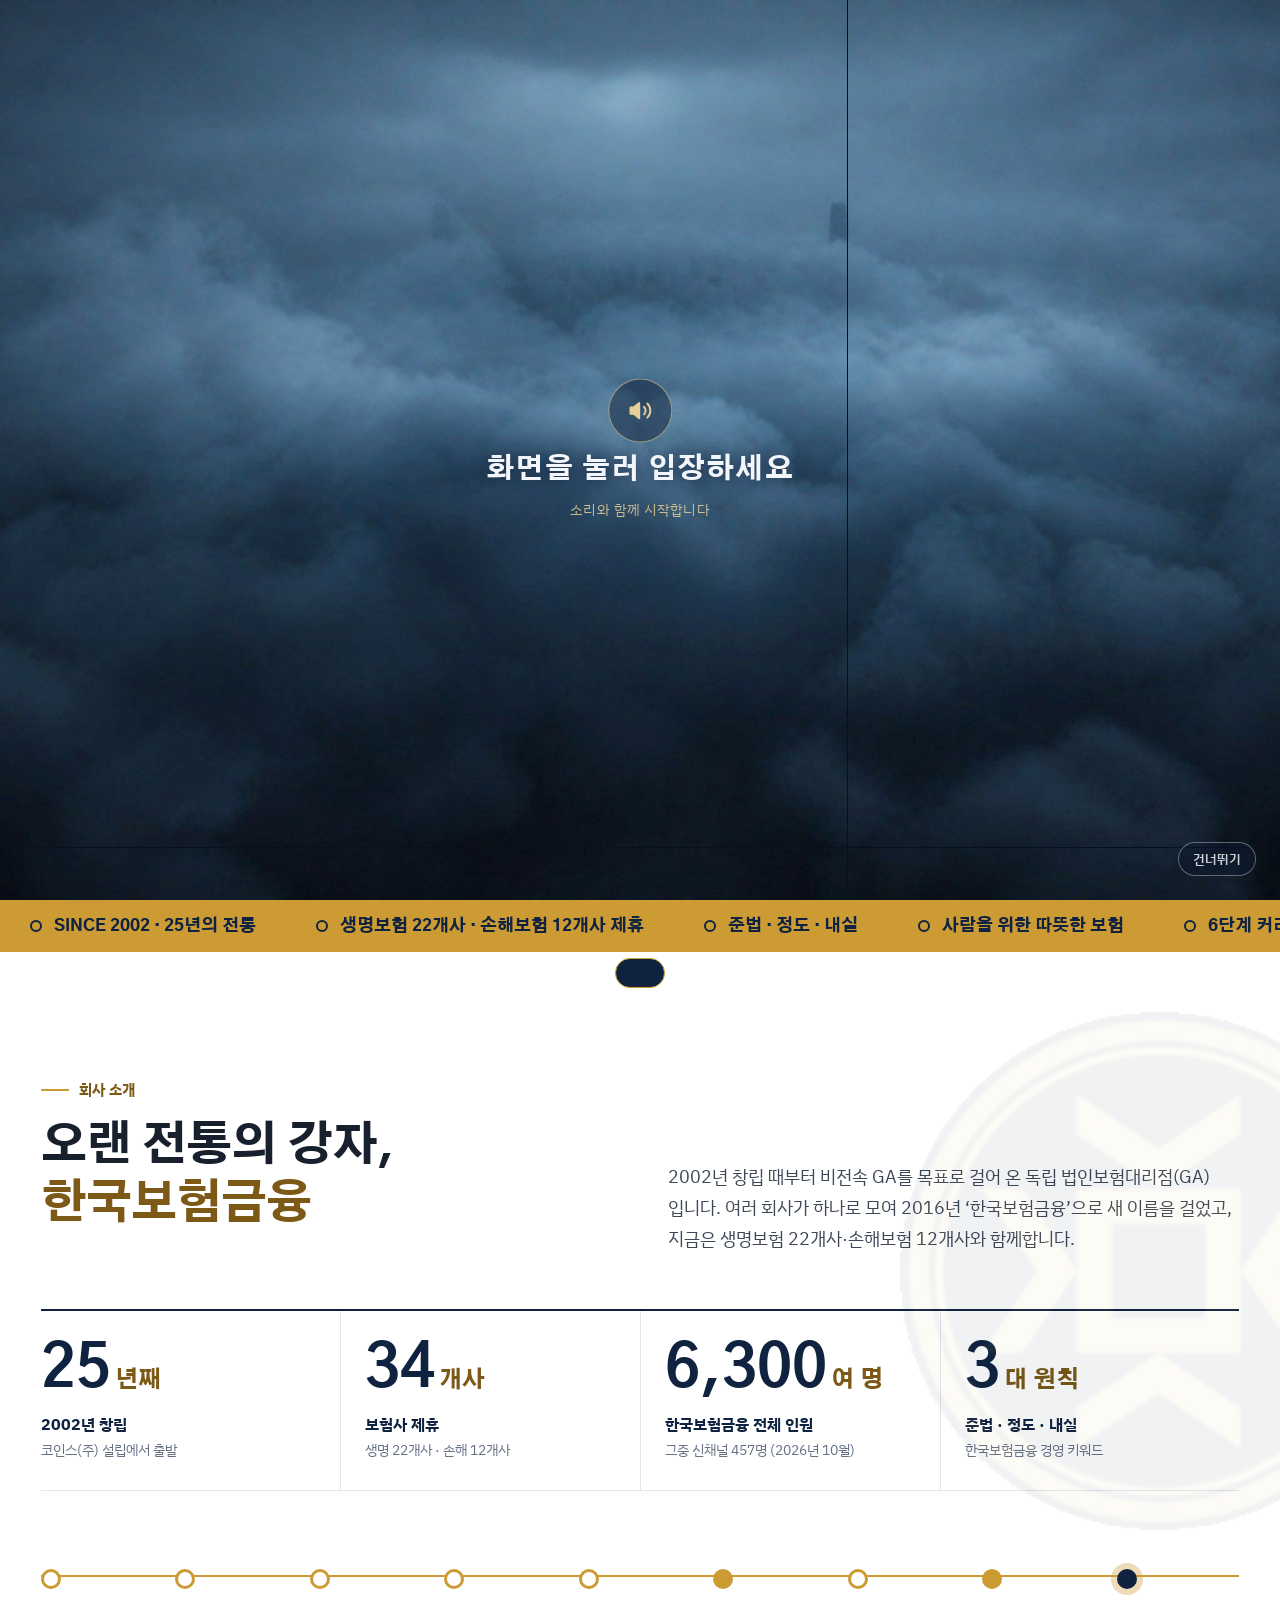
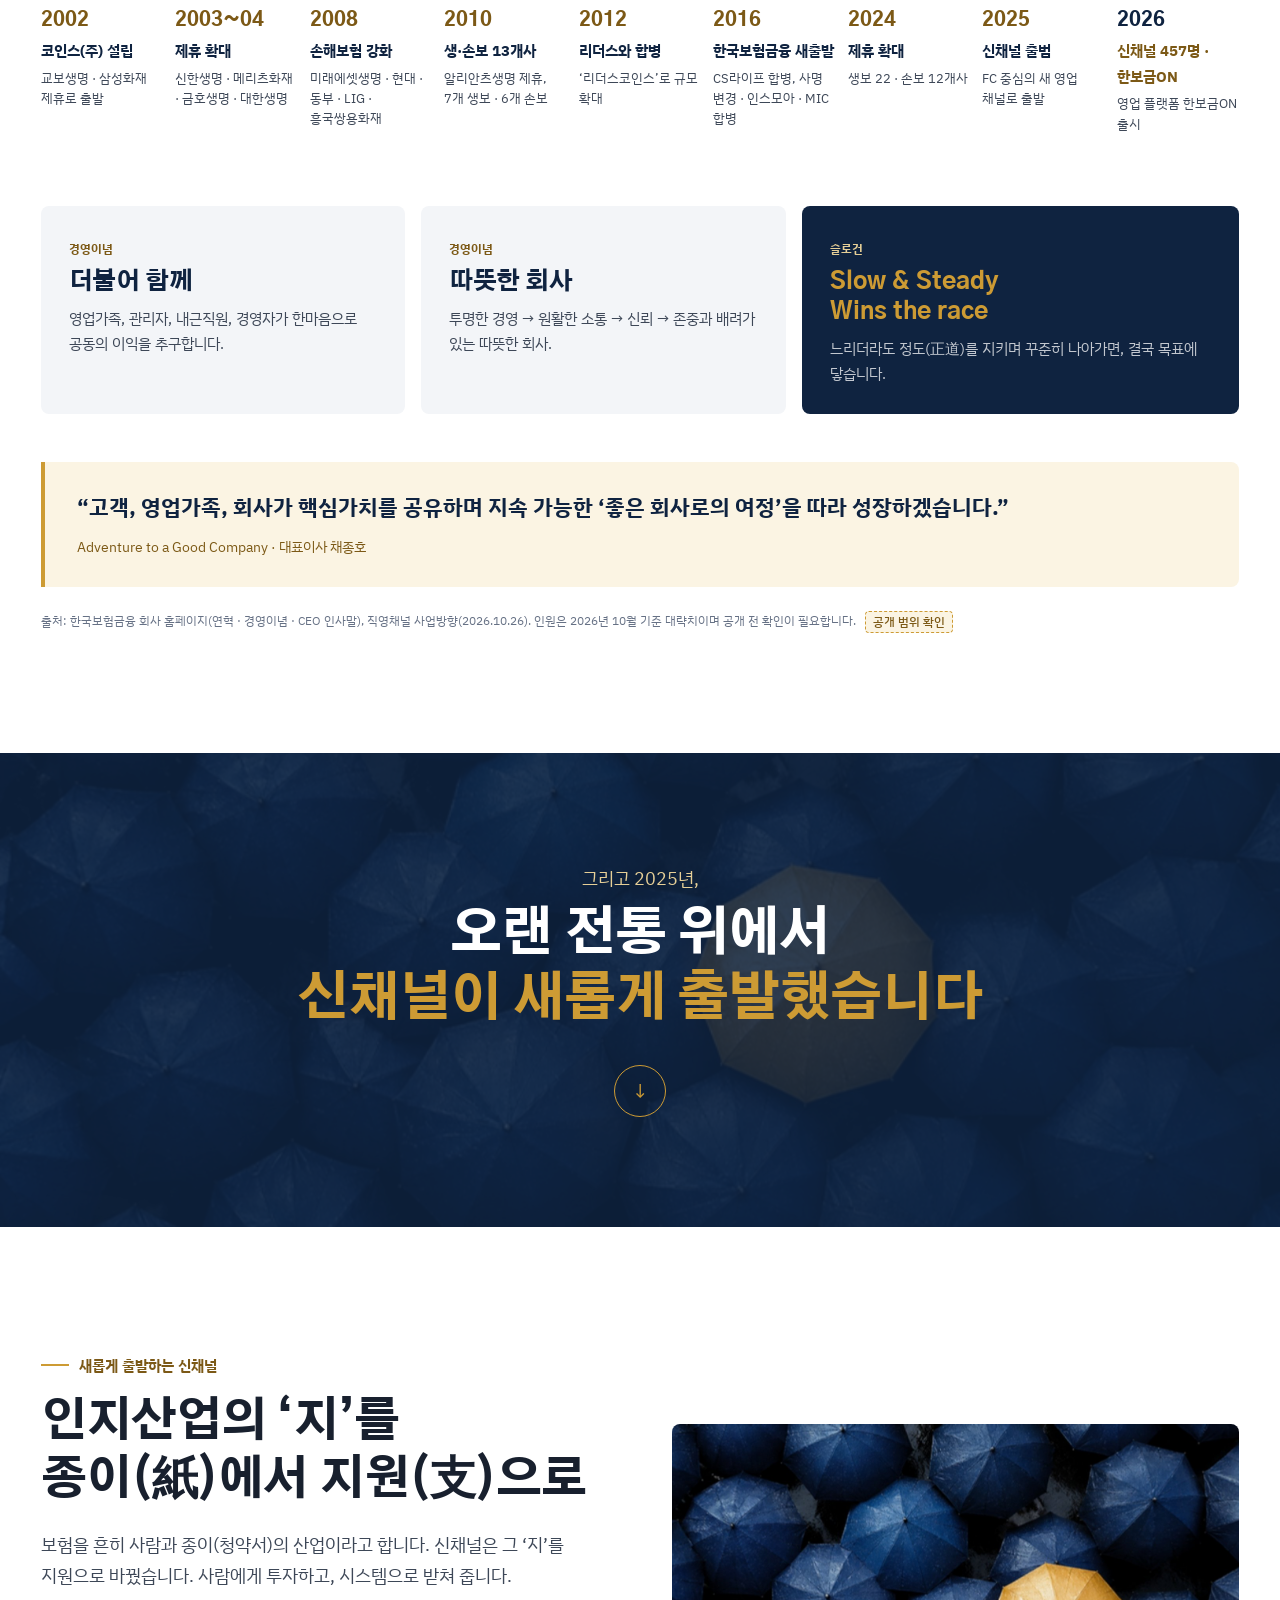
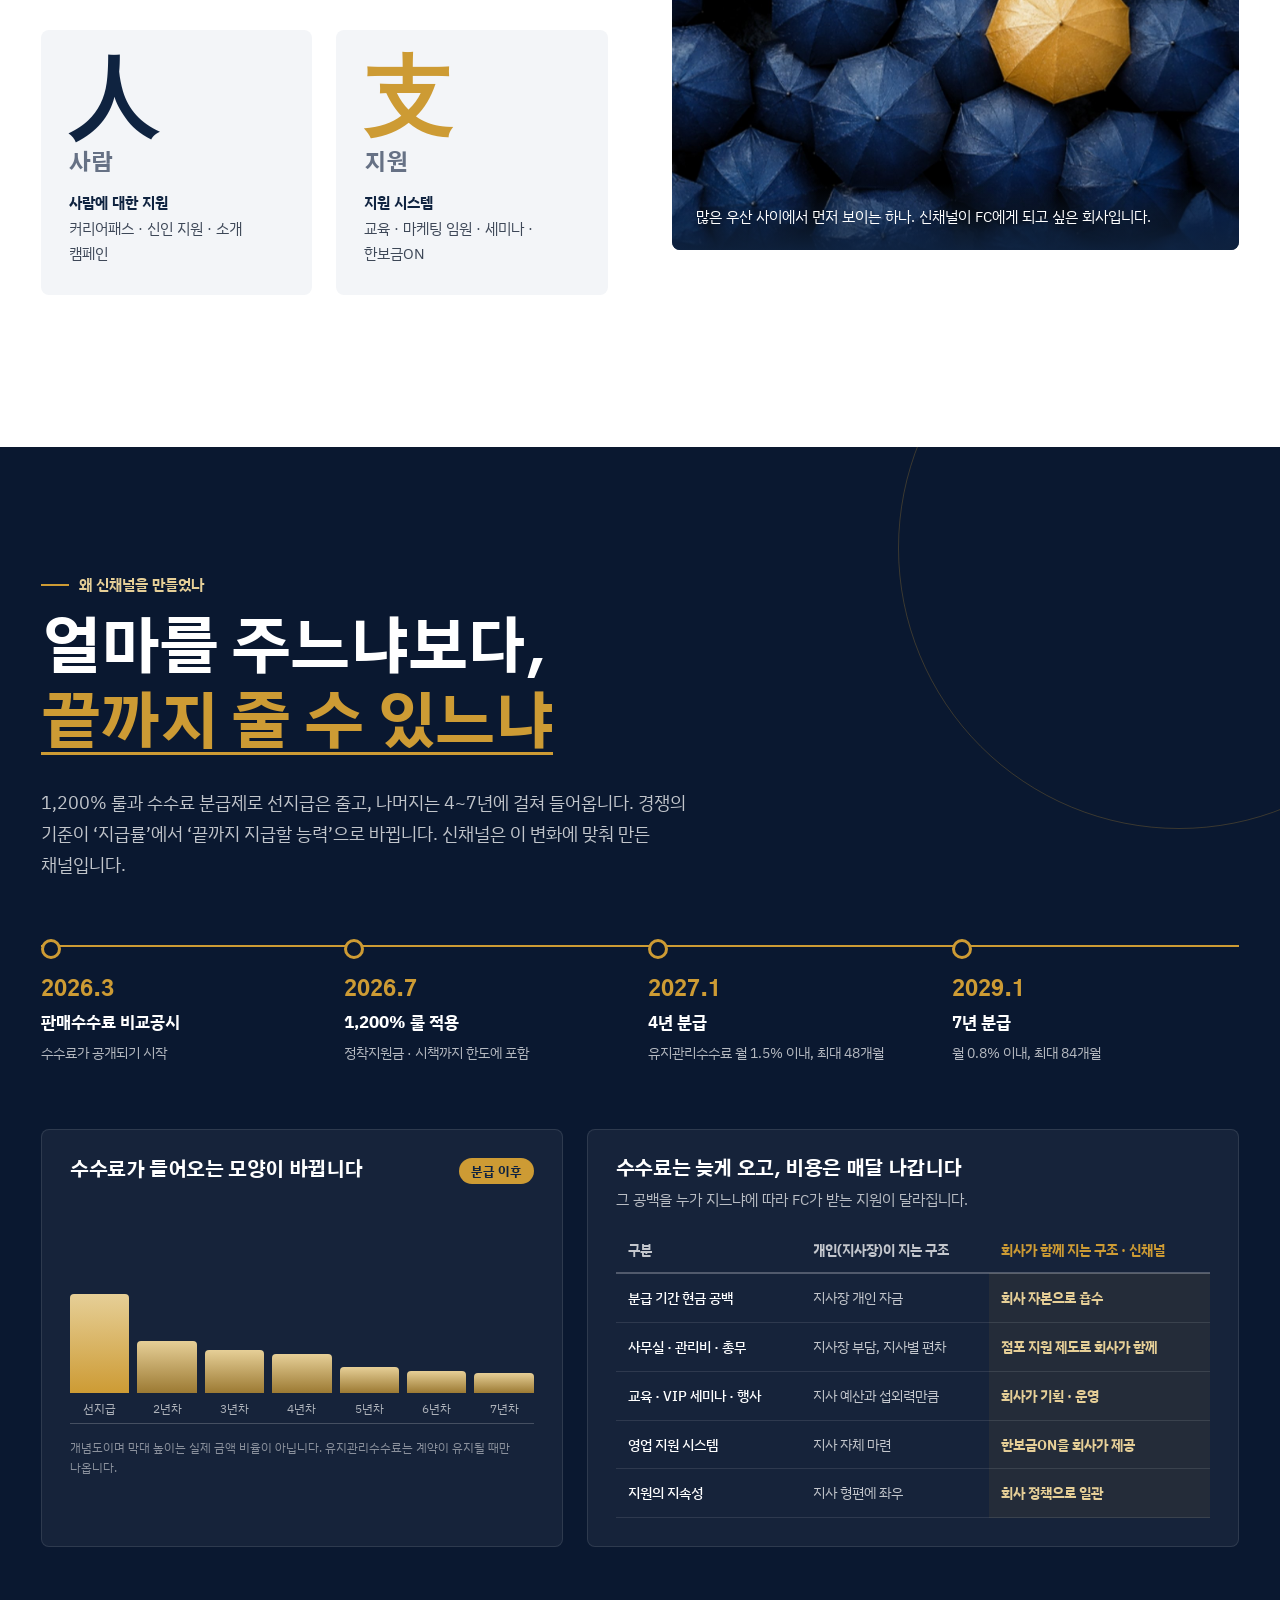
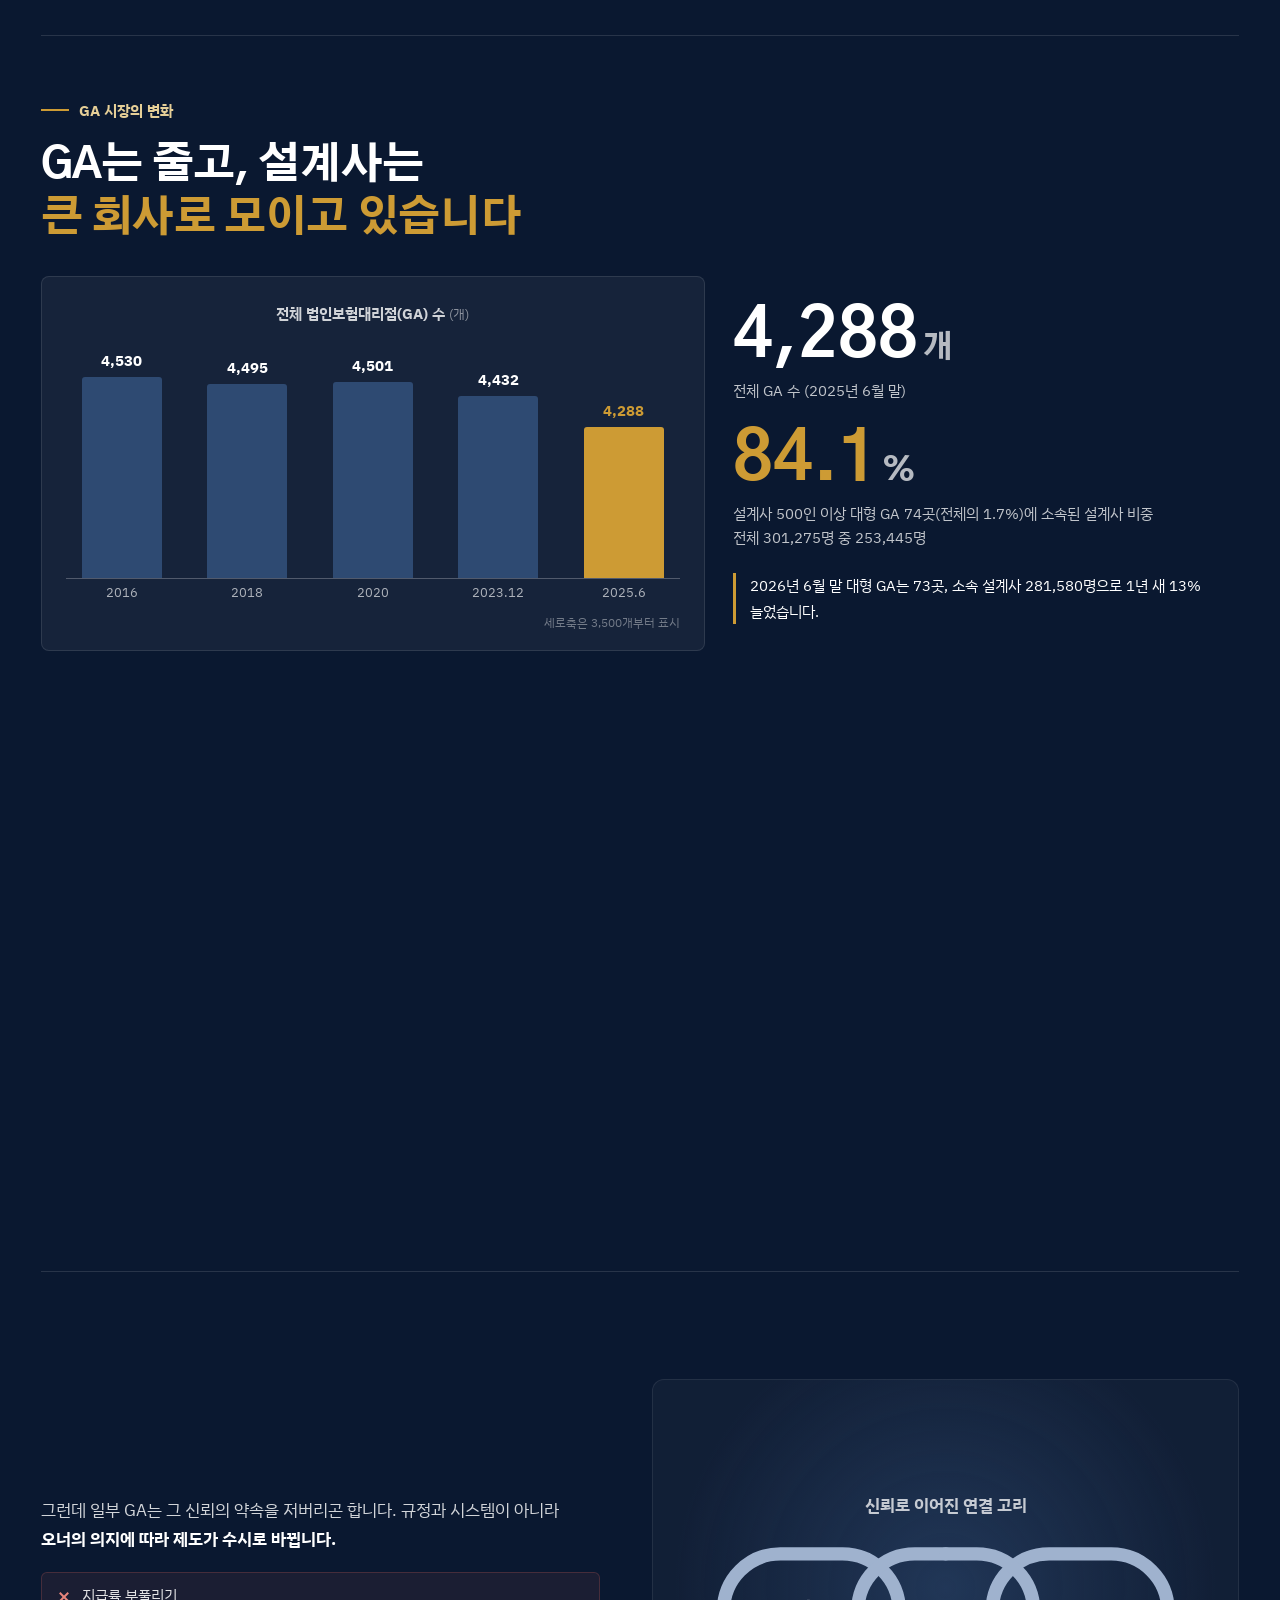
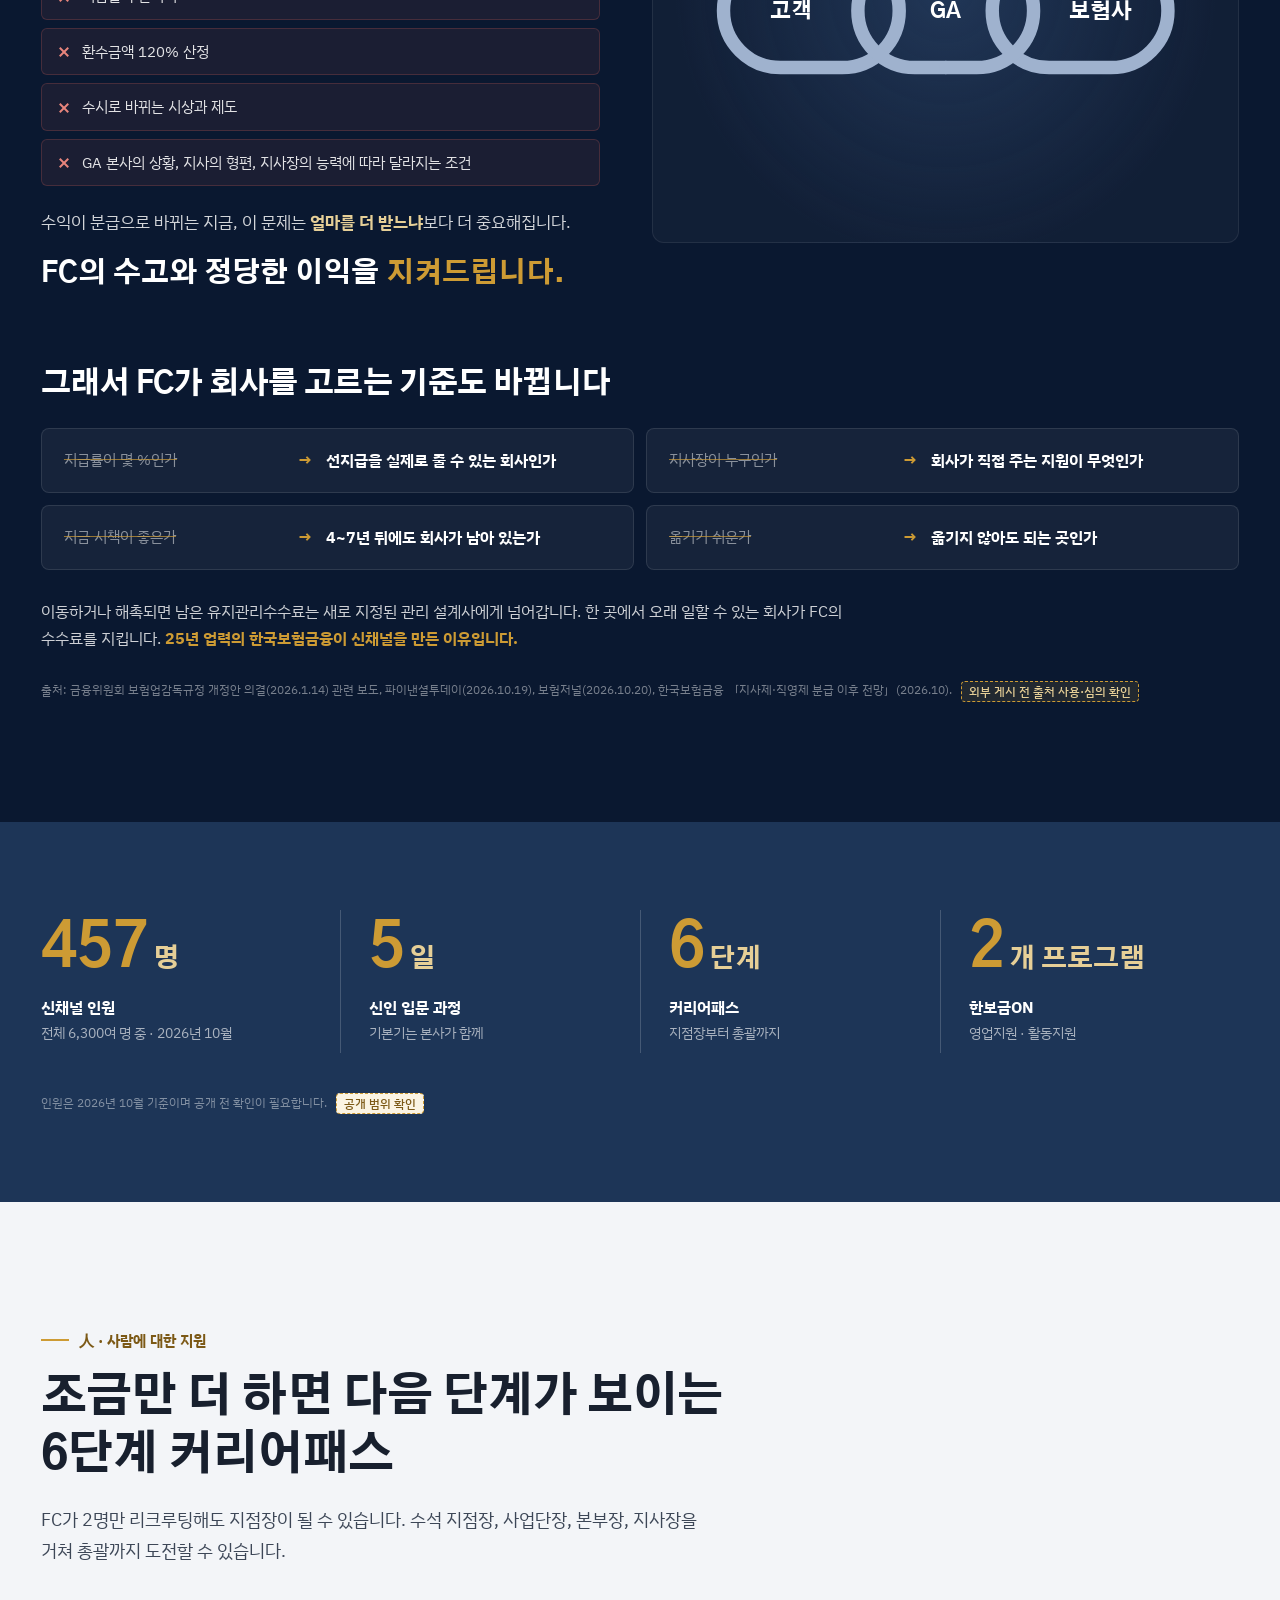
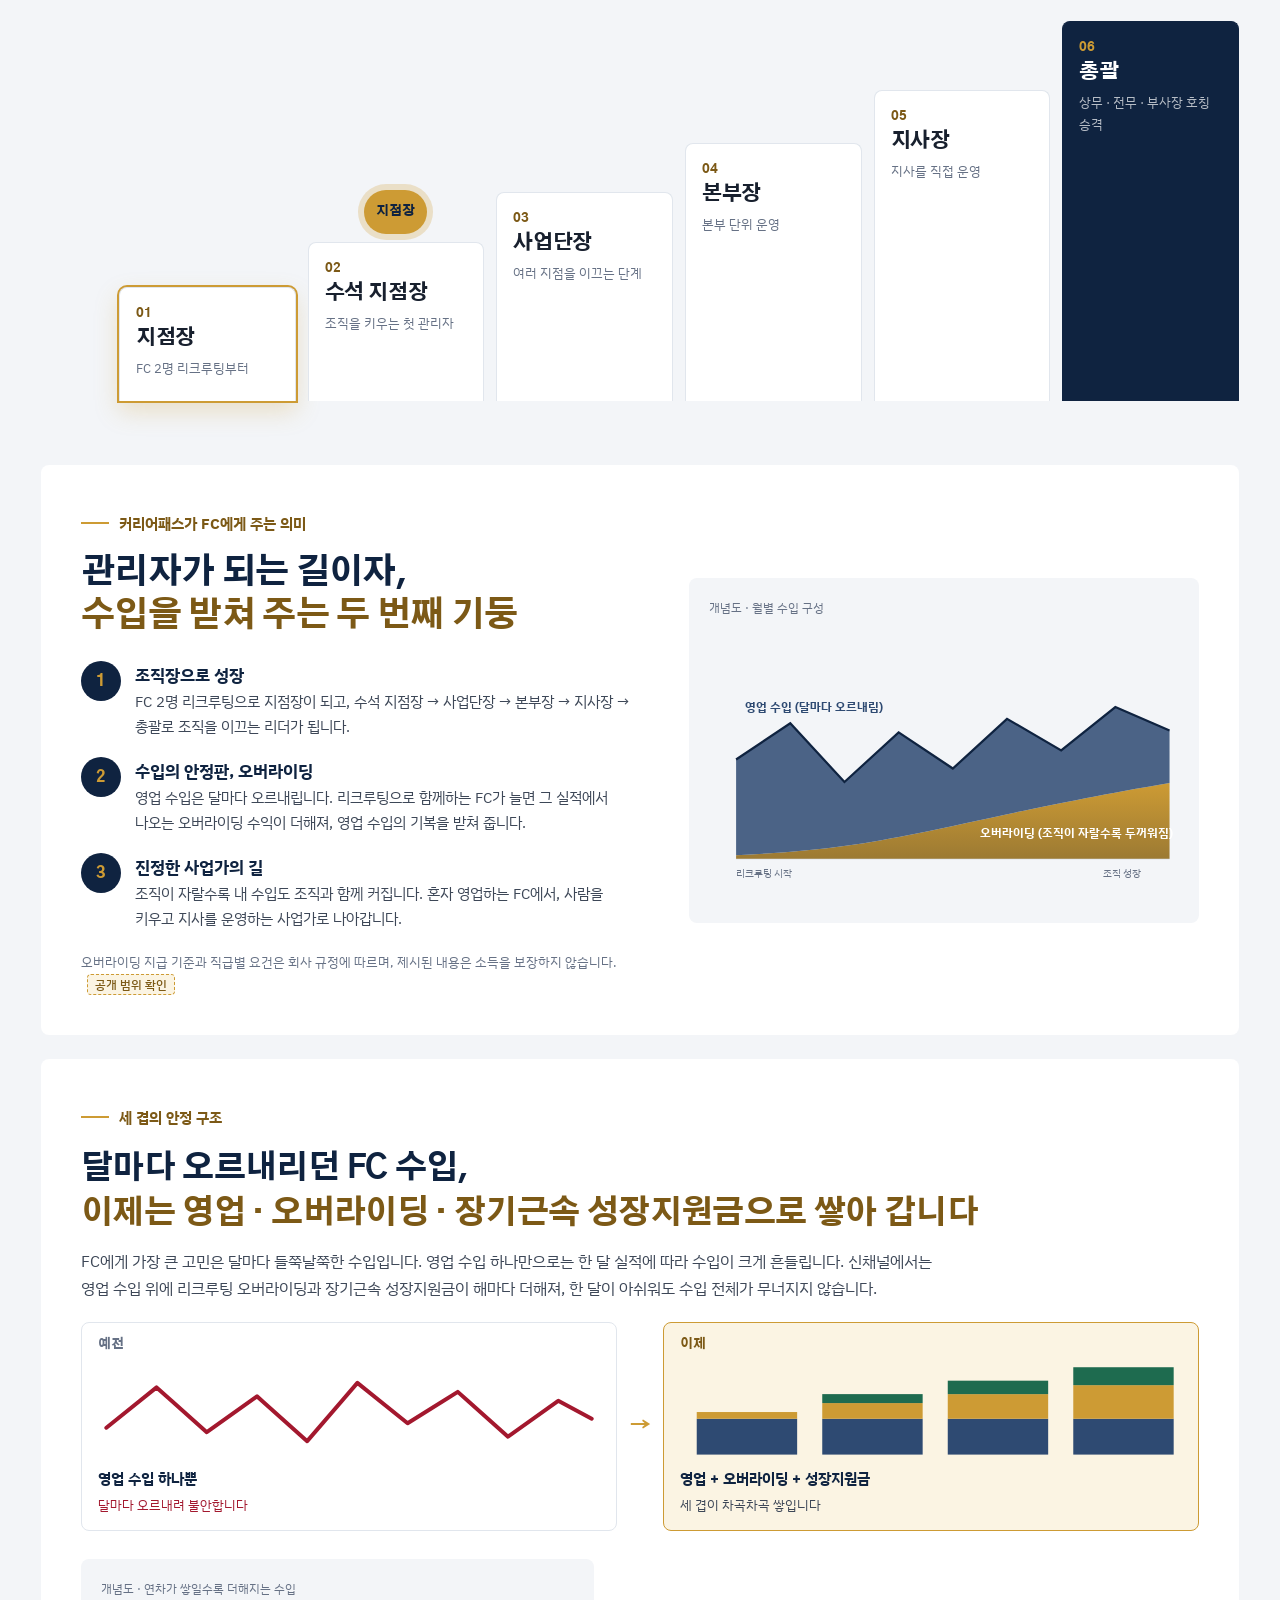
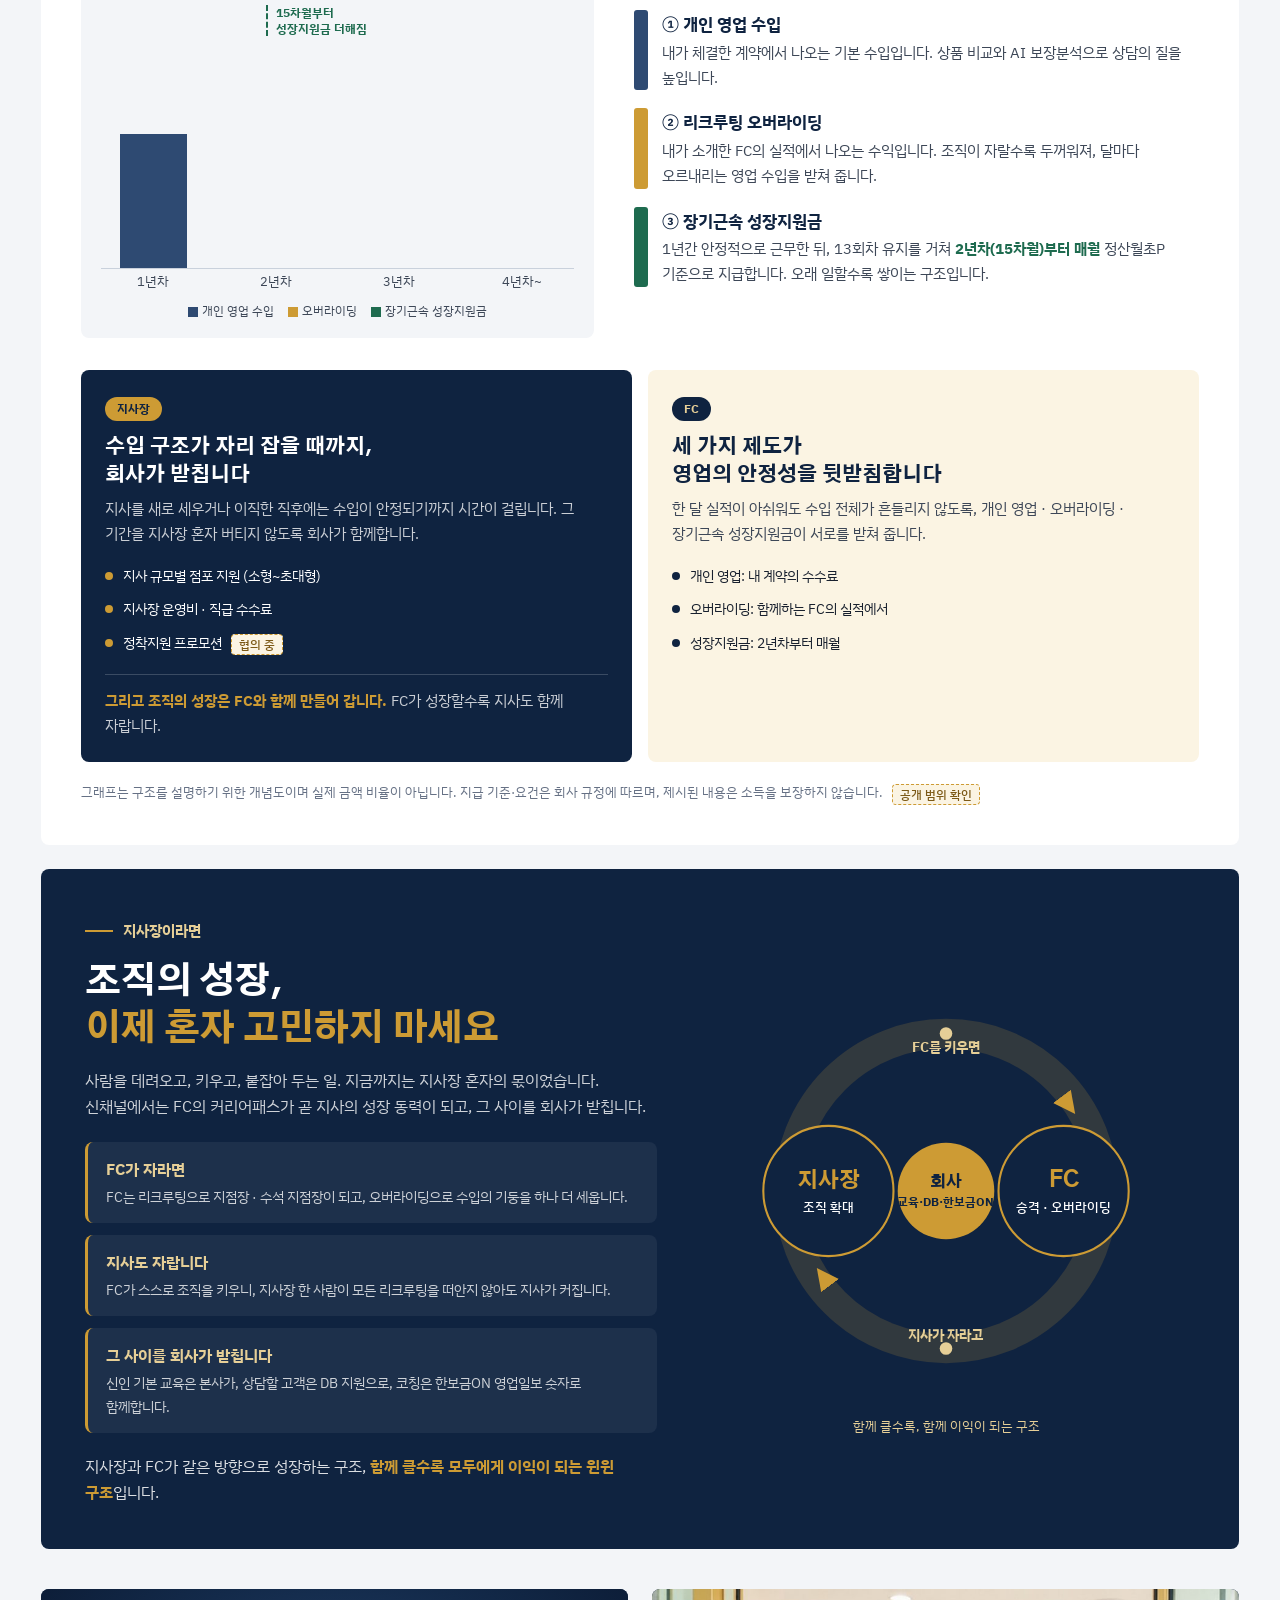
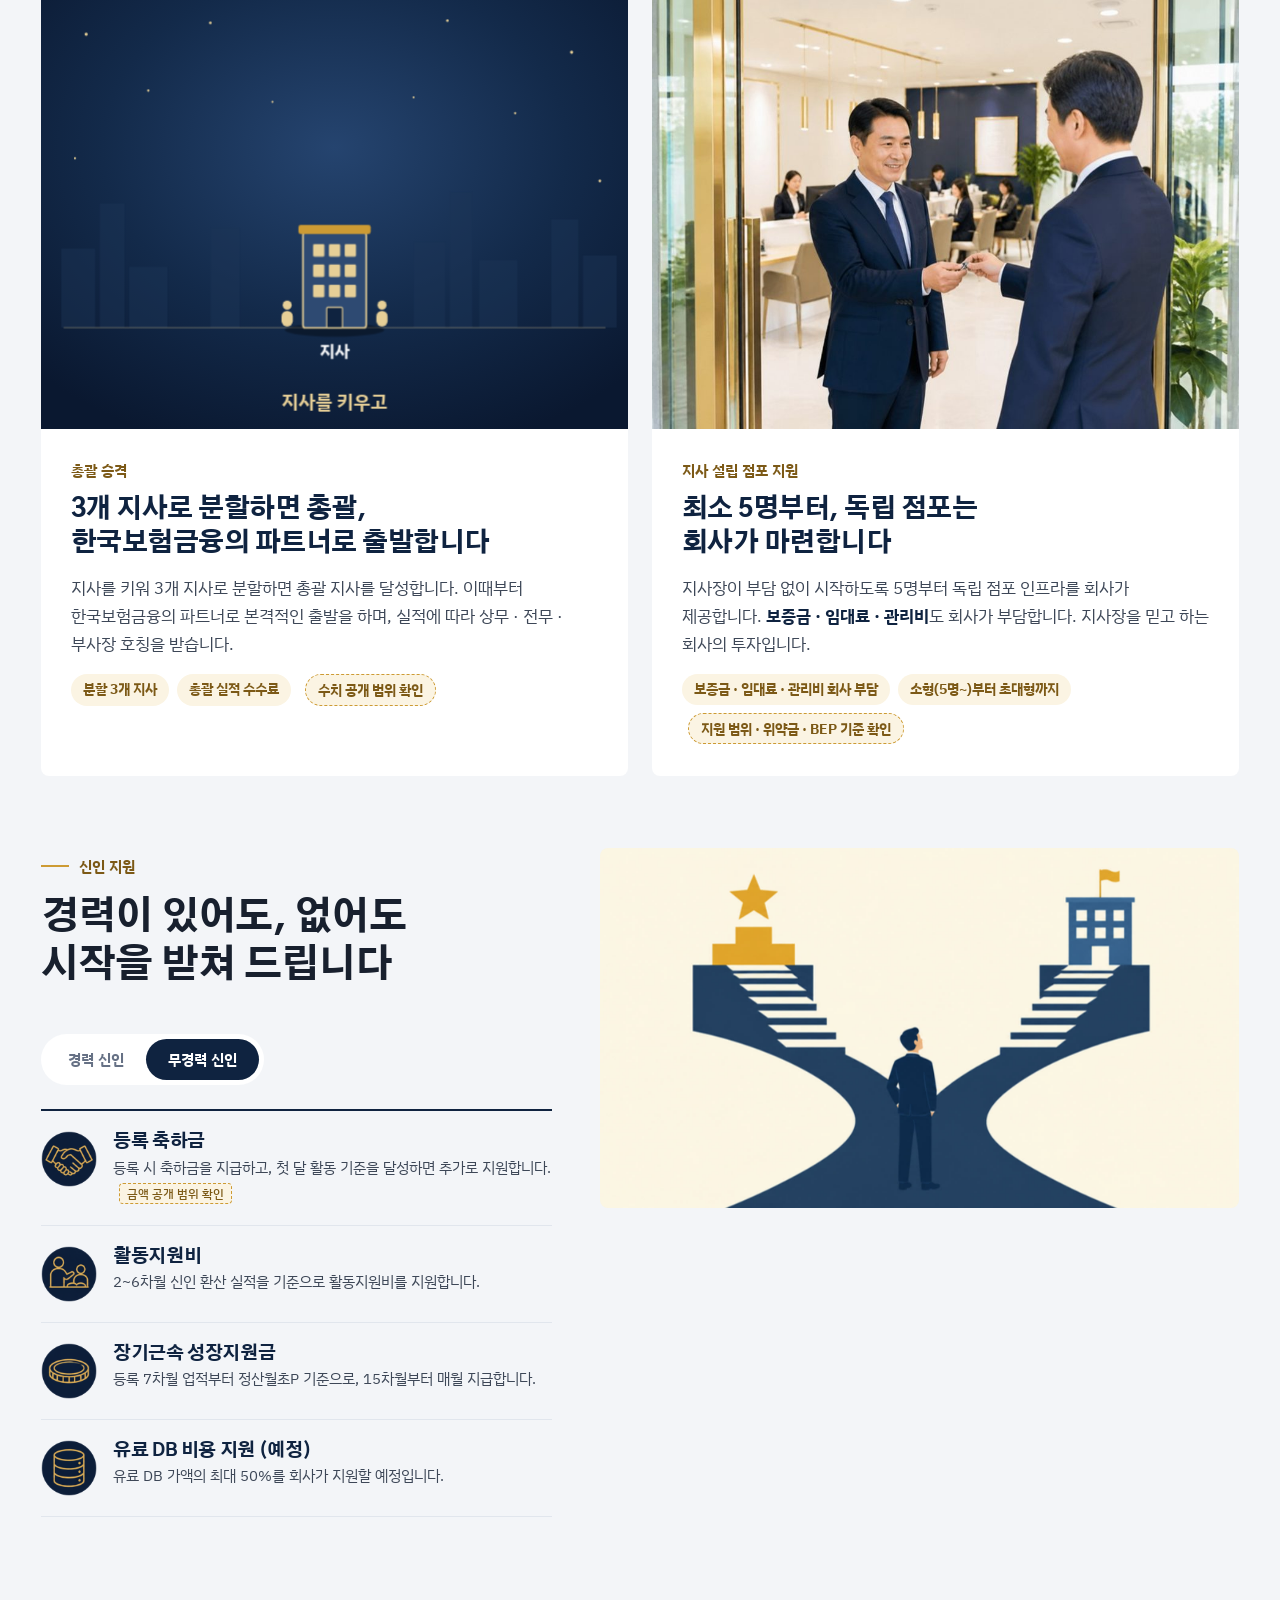
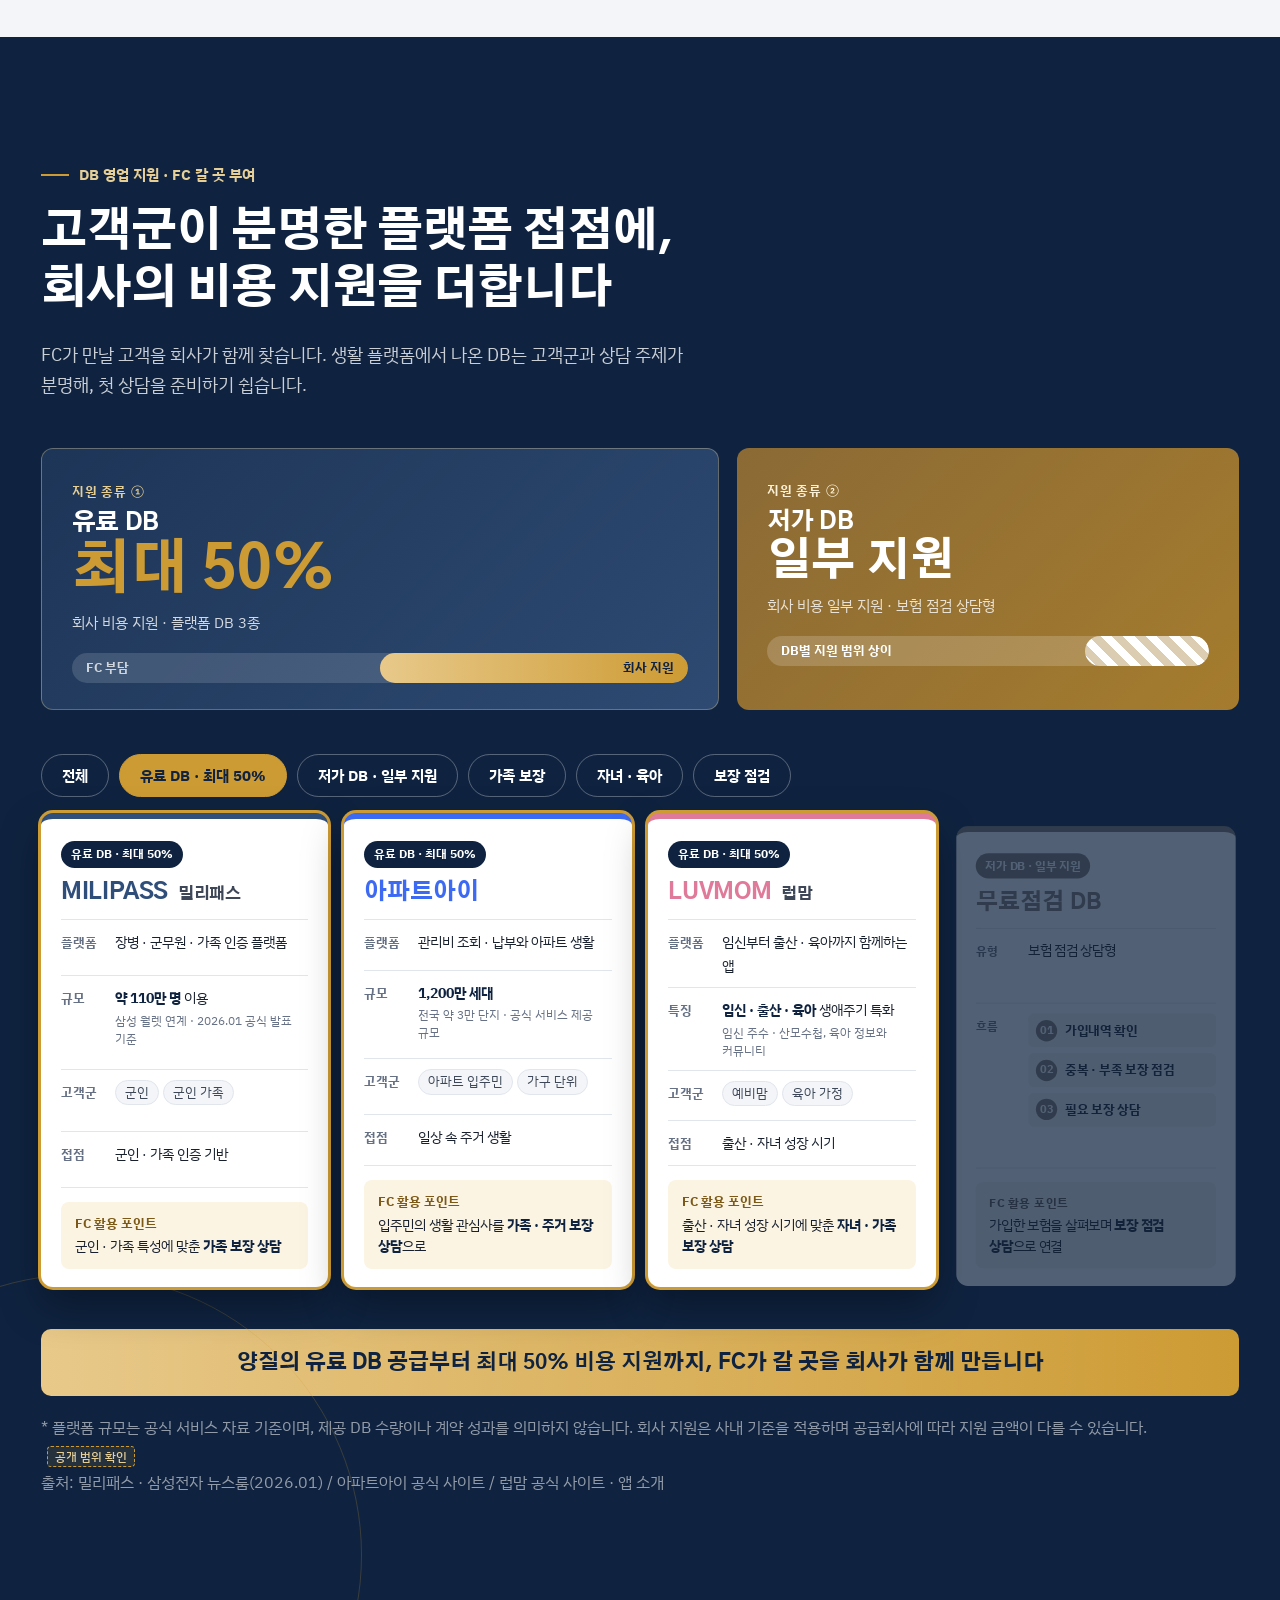
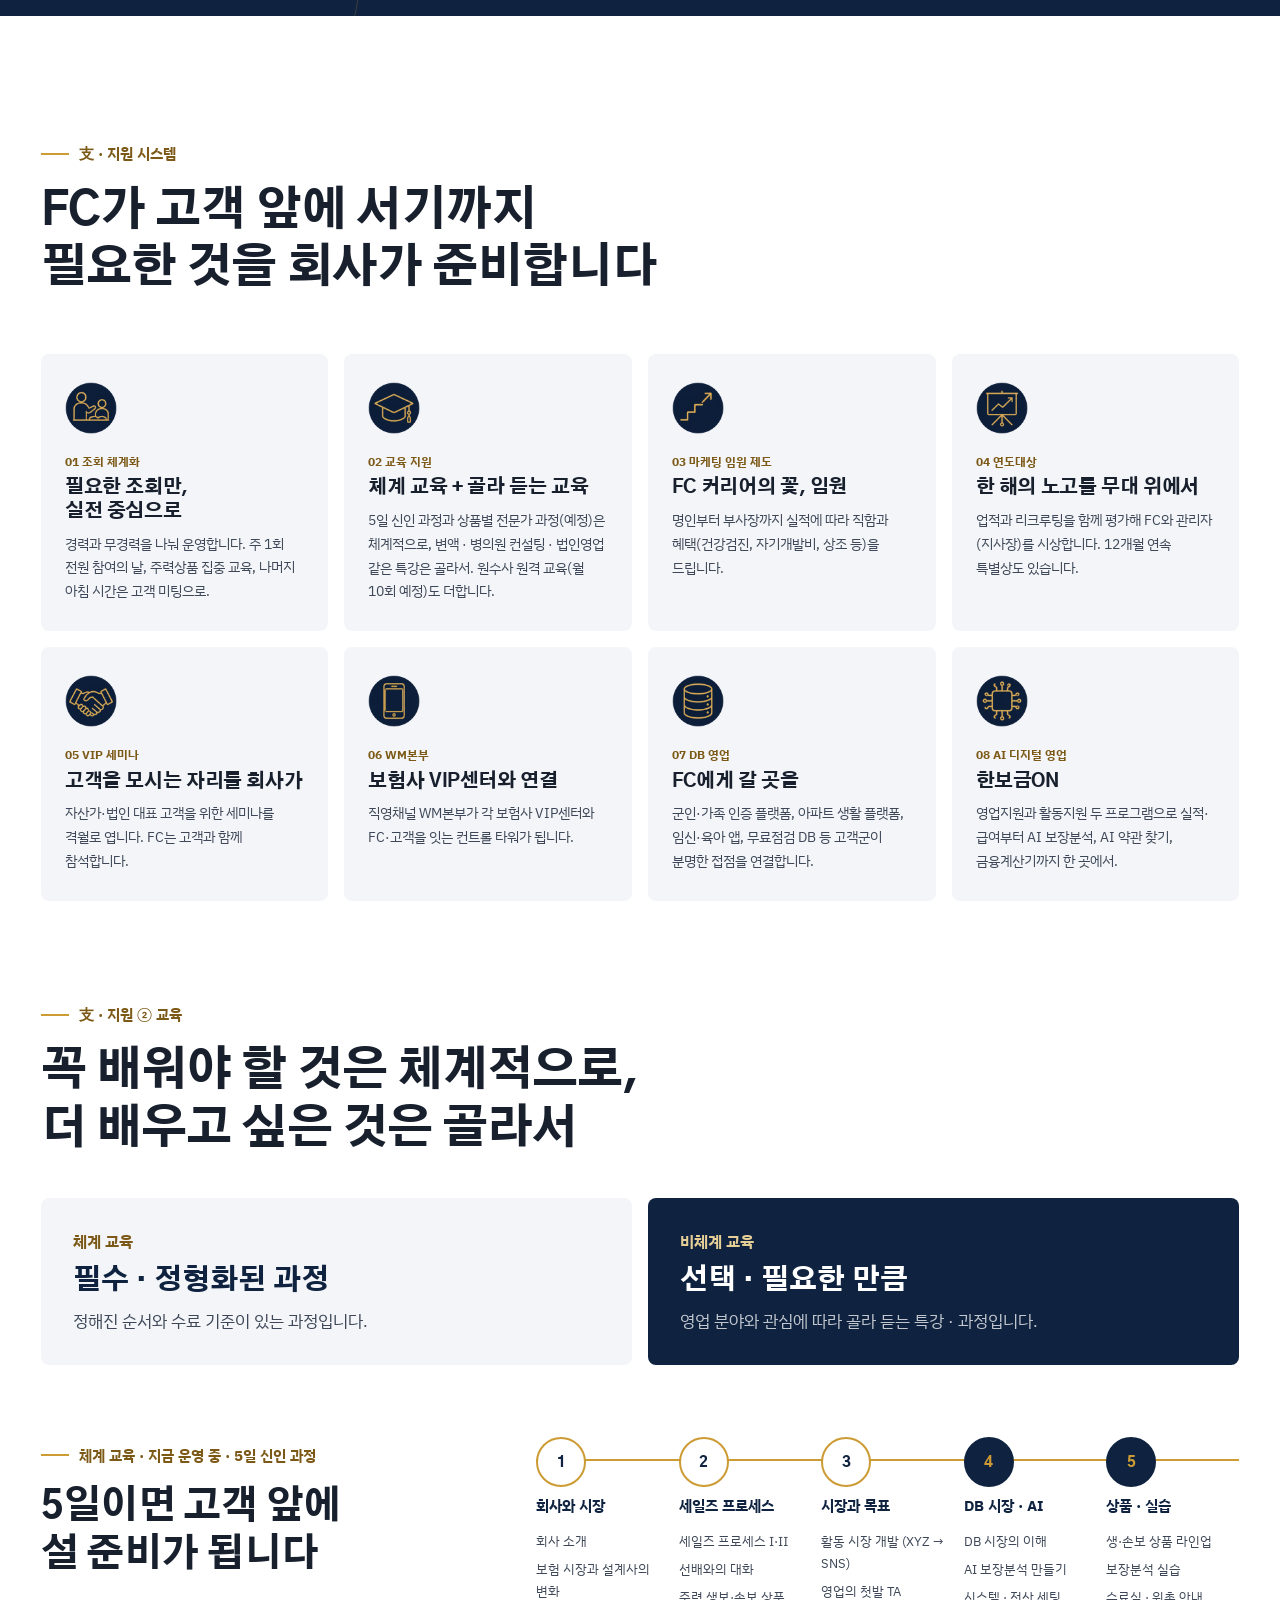
==== commit fe523b23: "지사 소개: 춘천지사 소개 영상·공간 사진 추가 Co-Authored-By: Claude Opus 5.5 <noreply@anthropic.com> Claude-Session: h" ====
--- a/index.html
+++ b/index.html
@@ -2,7 +2,7 @@
 <html lang="ko">
 <head>
 <meta charset="utf-8">
-<script>/* 최신 확인: 올린 뒤 브라우저가 옛 화면을 보여 주면 스스로 최신으로 다시 엽니다 */(function(){var B="20261105170538",p=location.protocol;if(p!=="http:"&&p!=="https:")return;var R=(/\/(v2|r2)\//.test(location.pathname)?"../":"")+"build.txt";function chk(){if(!window.fetch)return;fetch(R+"?t="+Date.now(),{cache:"no-store"}).then(function(r){return r.ok?r.text():""}).then(function(t){t=(t||"").trim();if(!/^\d{14}$/.test(t)||t<=B)return;var q=new URLSearchParams(location.search);if(q.get("b")===t)return;q.set("b",t);location.replace(location.pathname+"?"+q.toString()+location.hash);}).catch(function(){});}chk();document.addEventListener("visibilitychange",function(){if(!document.hidden)chk();});})();</script>
+<script>/* 최신 확인: 올린 뒤 브라우저가 옛 화면을 보여 주면 스스로 최신으로 다시 엽니다 */(function(){var B="20261105170653",p=location.protocol;if(p!=="http:"&&p!=="https:")return;var R=(/\/(v2|r2)\//.test(location.pathname)?"../":"")+"build.txt";function chk(){if(!window.fetch)return;fetch(R+"?t="+Date.now(),{cache:"no-store"}).then(function(r){return r.ok?r.text():""}).then(function(t){t=(t||"").trim();if(!/^\d{14}$/.test(t)||t<=B)return;var q=new URLSearchParams(location.search);if(q.get("b")===t)return;q.set("b",t);location.replace(location.pathname+"?"+q.toString()+location.hash);}).catch(function(){});}chk();document.addEventListener("visibilitychange",function(){if(!document.hidden)chk();});})();</script>
 <meta name="viewport" content="width=device-width, initial-scale=1">
 <title>한국보험금융 신채널</title>
 <meta name="description" content="사람(人)을 지원(支)하는 회사, 한국보험금융 신채널. 커리어패스, 신인 지원, 교육, 영업 플랫폼 한보금ON, 모집 안내.">
@@ -2485,12 +2485,12 @@
 /* 간편 지원: 아직 접수처가 연결되지 않아 안내만 띄움 */
 function applyForm(e){e.preventDefault();var t=document.getElementById('toast');t.textContent='초안 화면입니다. 접수처(구글 폼 등)를 연결하면 실제로 신청됩니다.';t.classList.add('show');setTimeout(function(){t.classList.remove('show')},3500);return false;}
 </script>
-<script src="js/sound.js?b=20261105170538"></script>
-<script src="js/branches.js?b=20261105170538"></script>
-<script src="js/korea-map.js?b=20261105170538"></script>
-<script src="js/kmap.js?b=20261105170538"></script>
-<script src="js/reveal-lib.js?b=20261105170538"></script>
-<script src="js/present.js?b=20261105170538"></script>
+<script src="js/sound.js?b=20261105170653"></script>
+<script src="js/branches.js?b=20261105170653"></script>
+<script src="js/korea-map.js?b=20261105170653"></script>
+<script src="js/kmap.js?b=20261105170653"></script>
+<script src="js/reveal-lib.js?b=20261105170653"></script>
+<script src="js/present.js?b=20261105170653"></script>
 <script>
 /* 당신 곁에 한국보험금융: 지도 2개 + 지사 카드 (카드 ↔ 지도 점 함께 강조) */
 (function(){
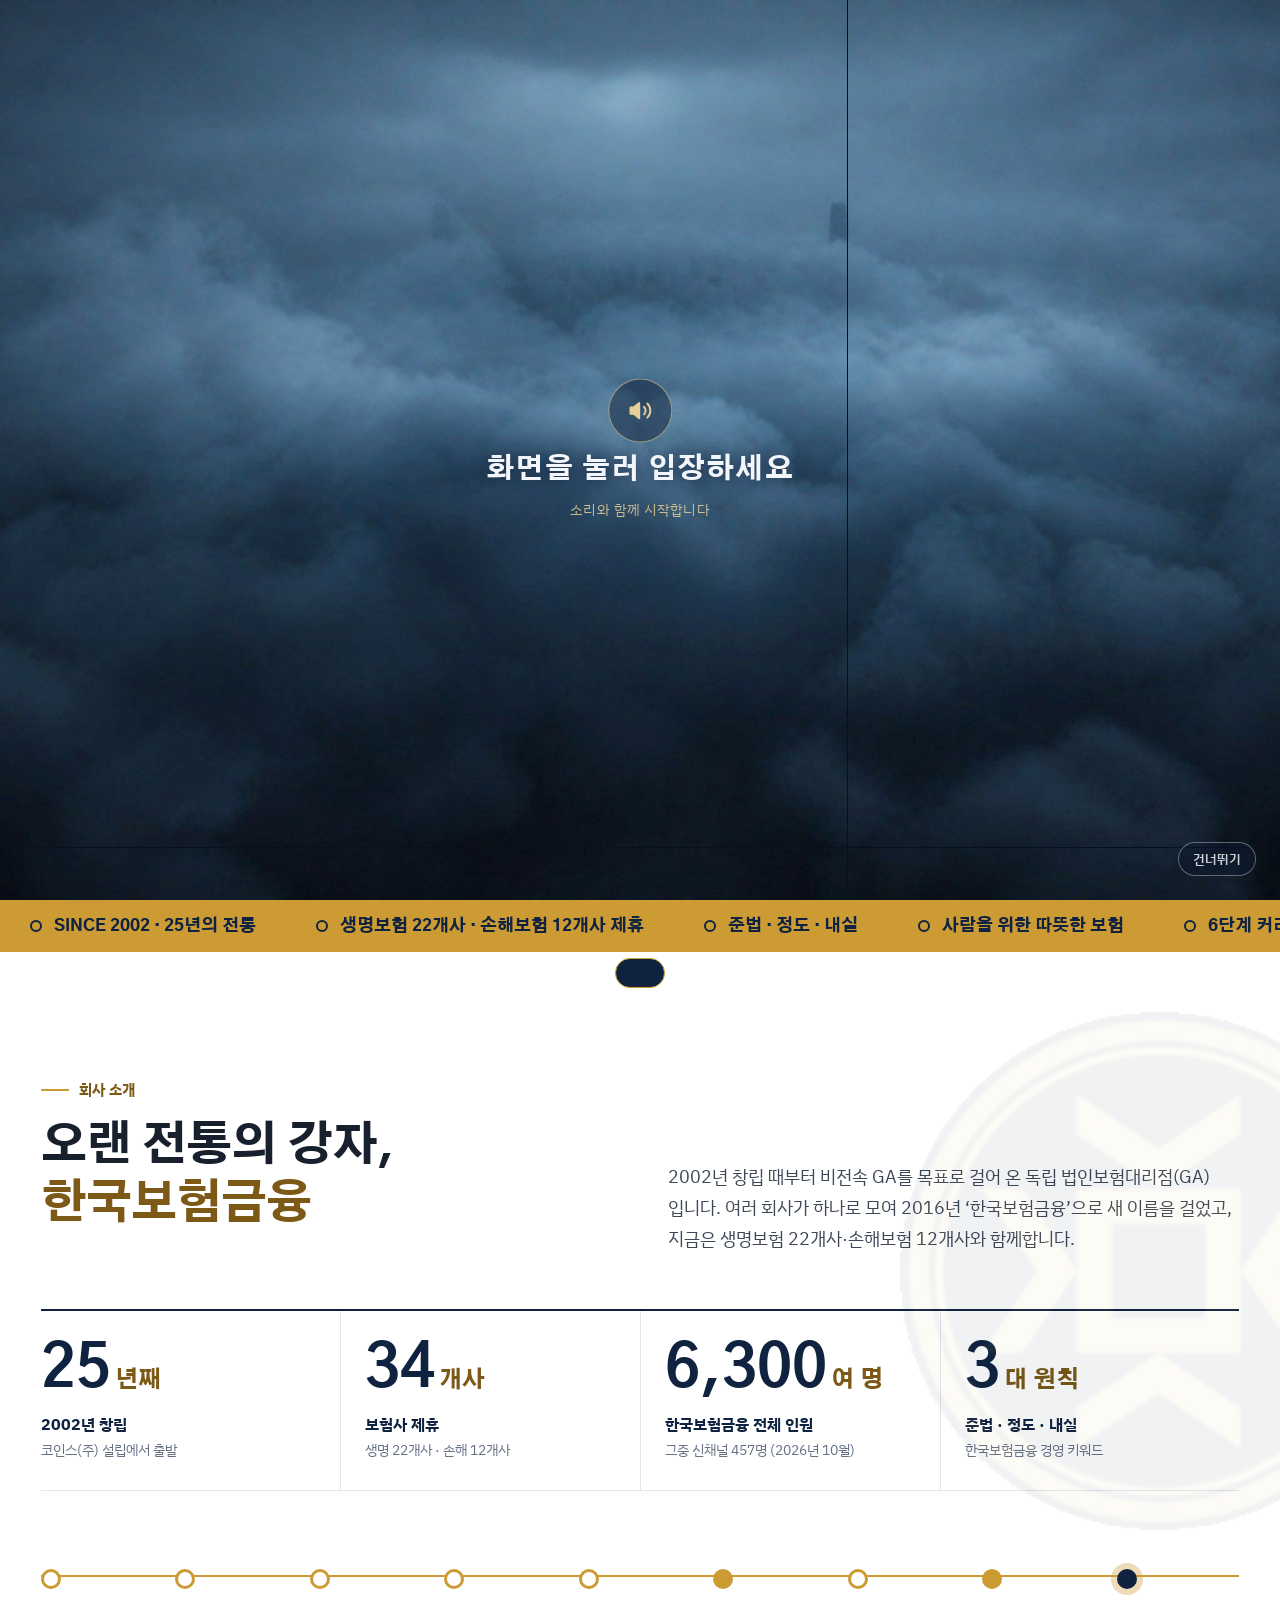
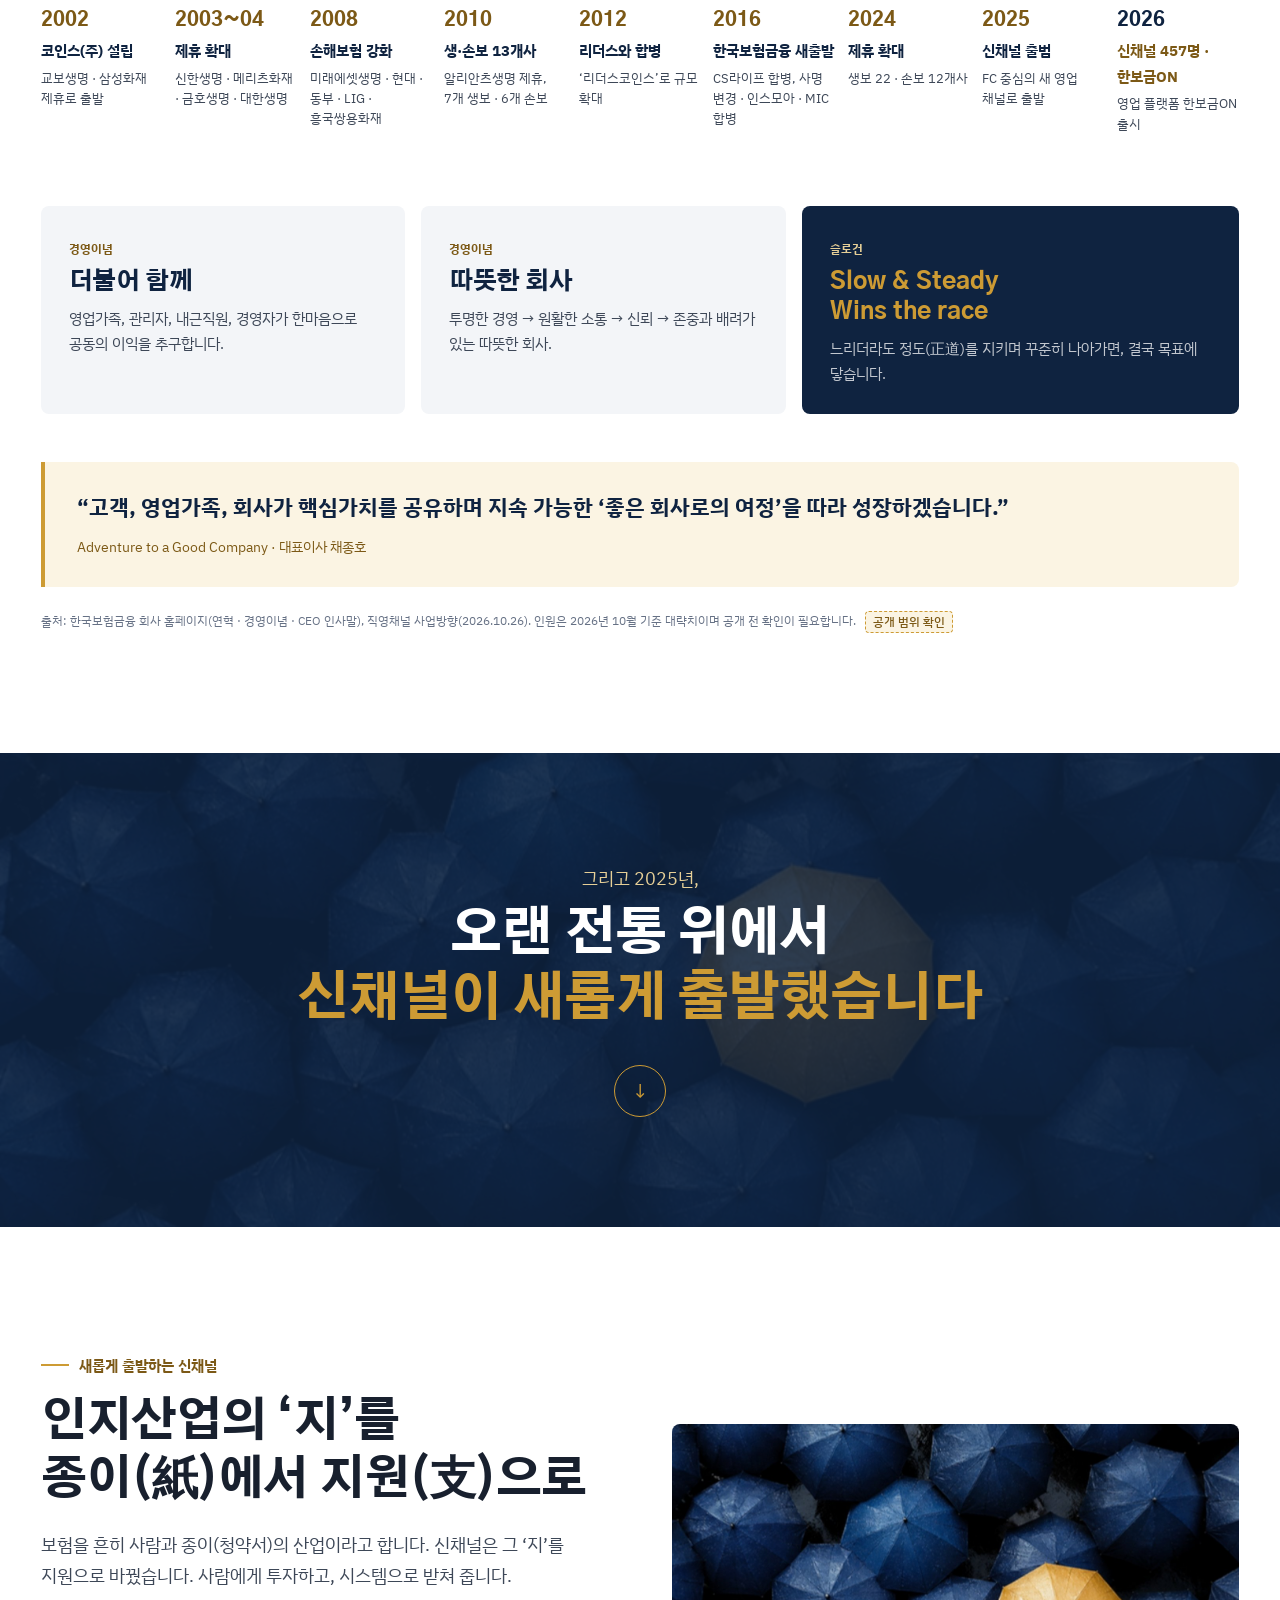
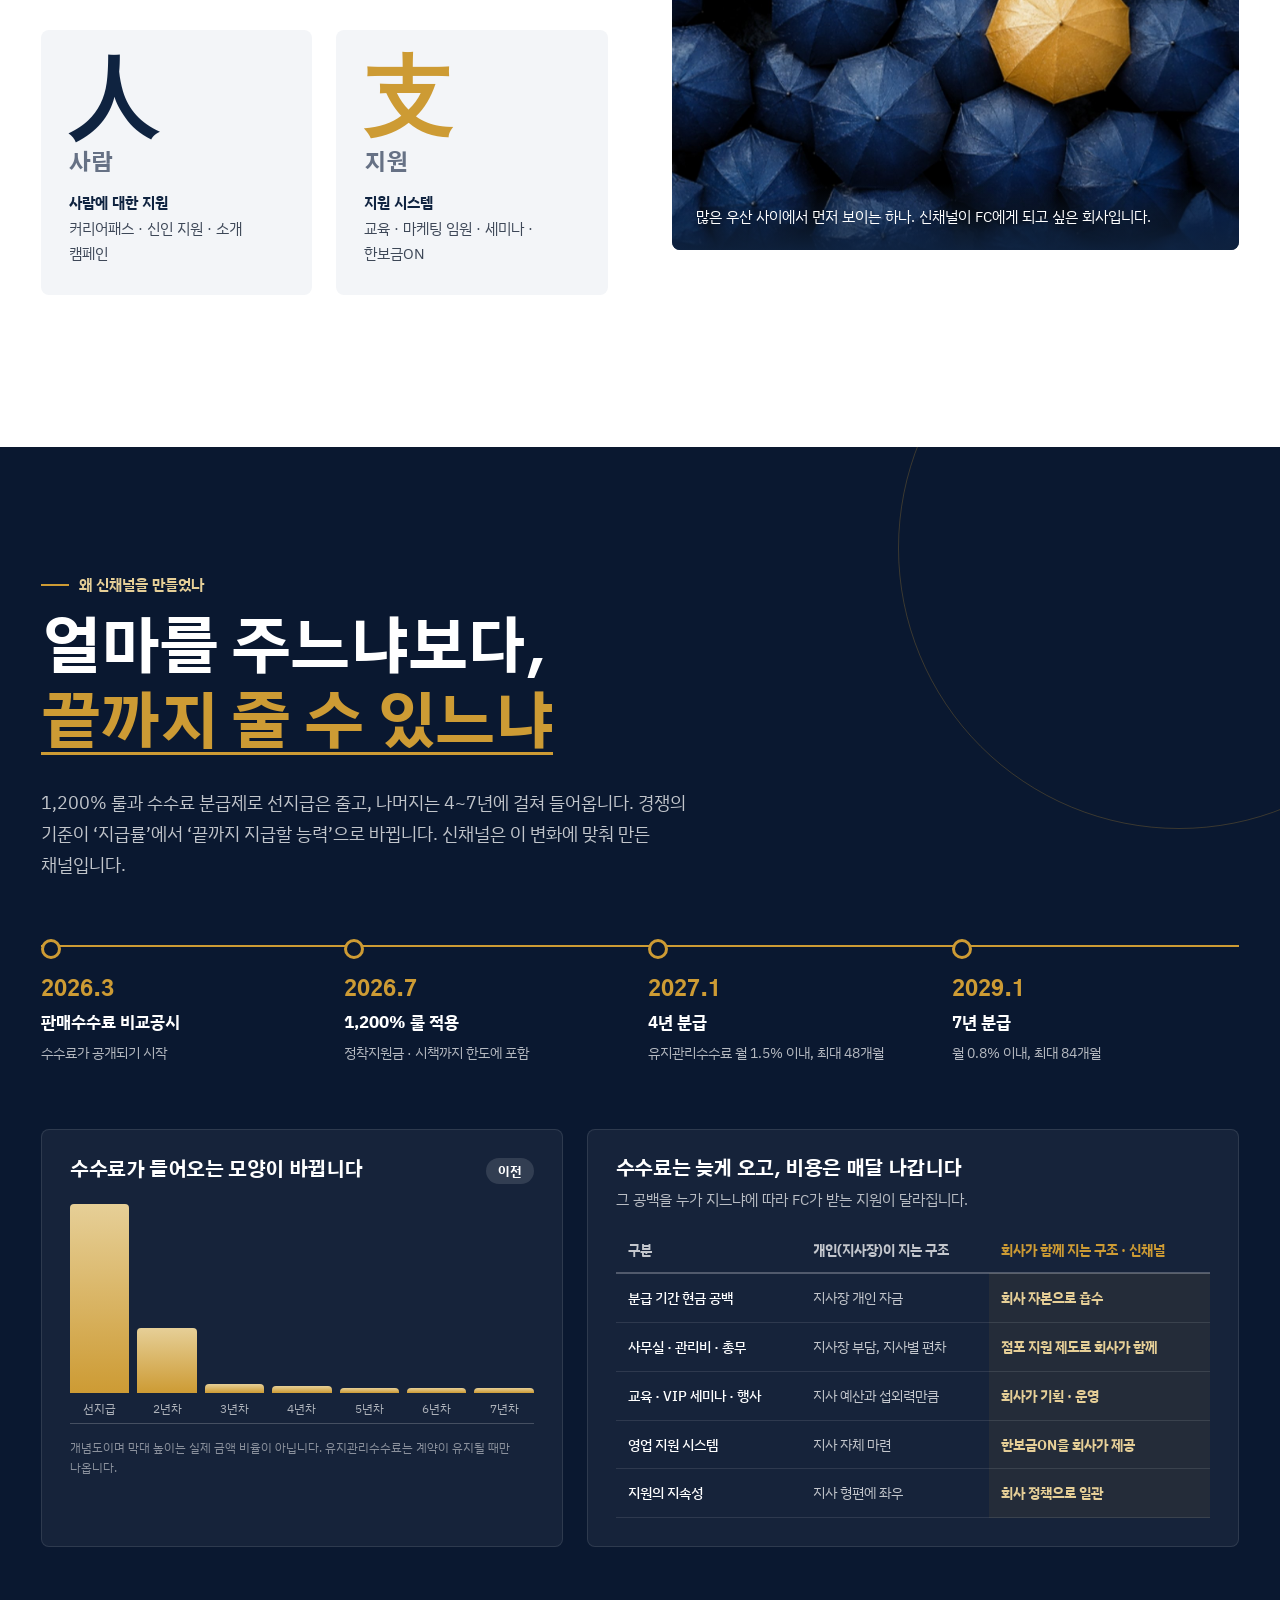
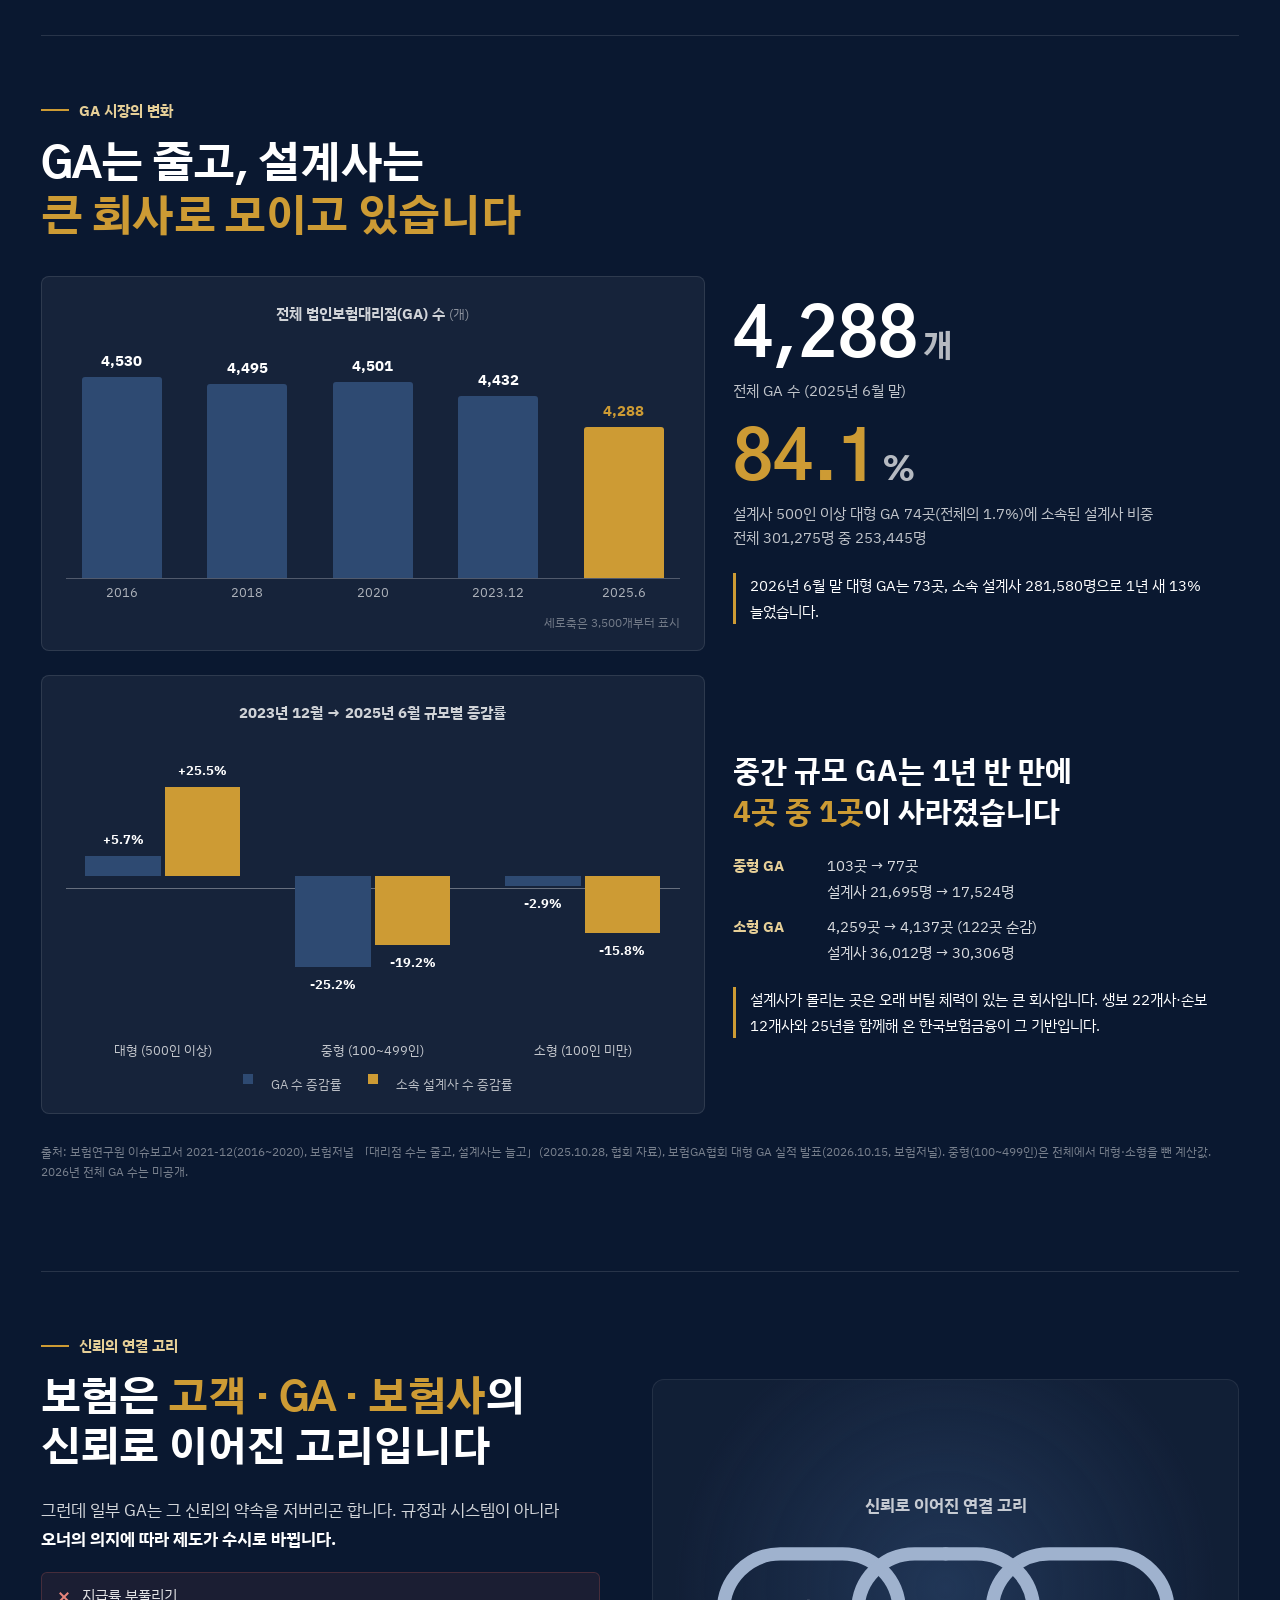
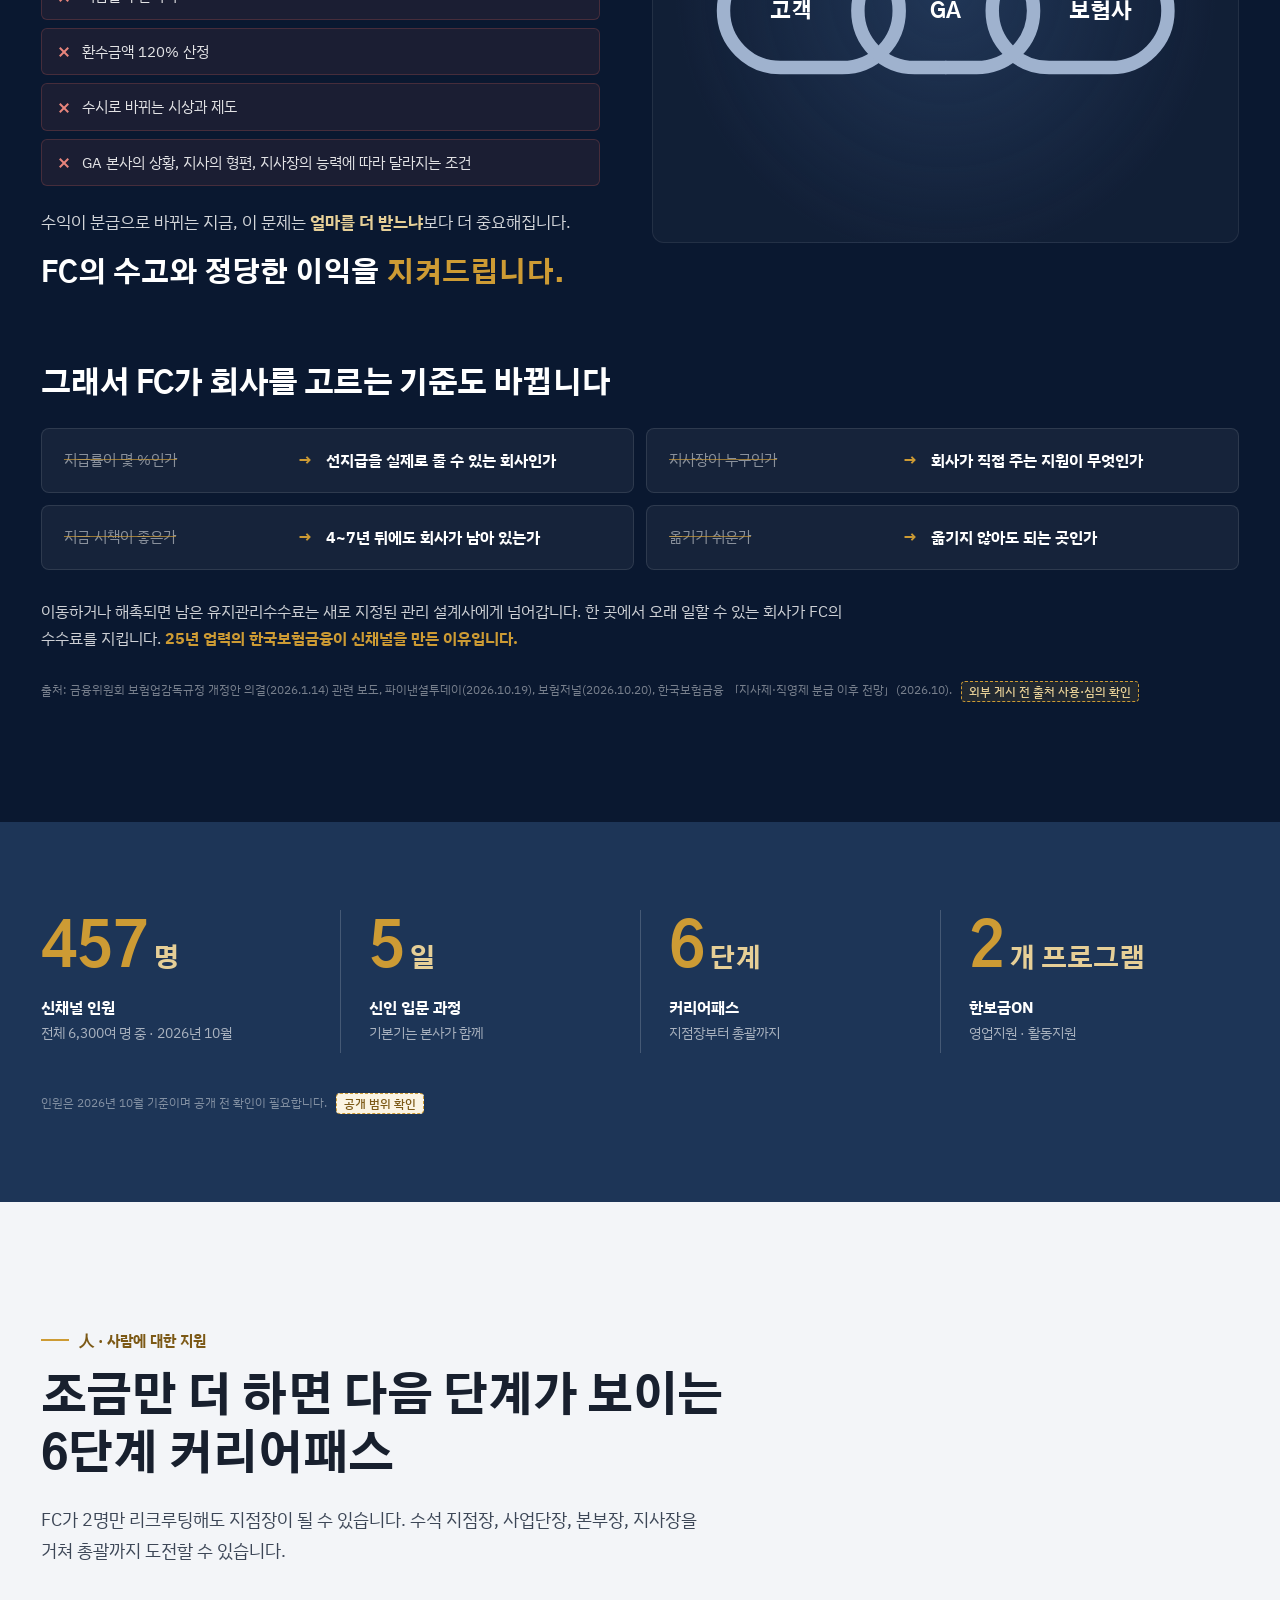
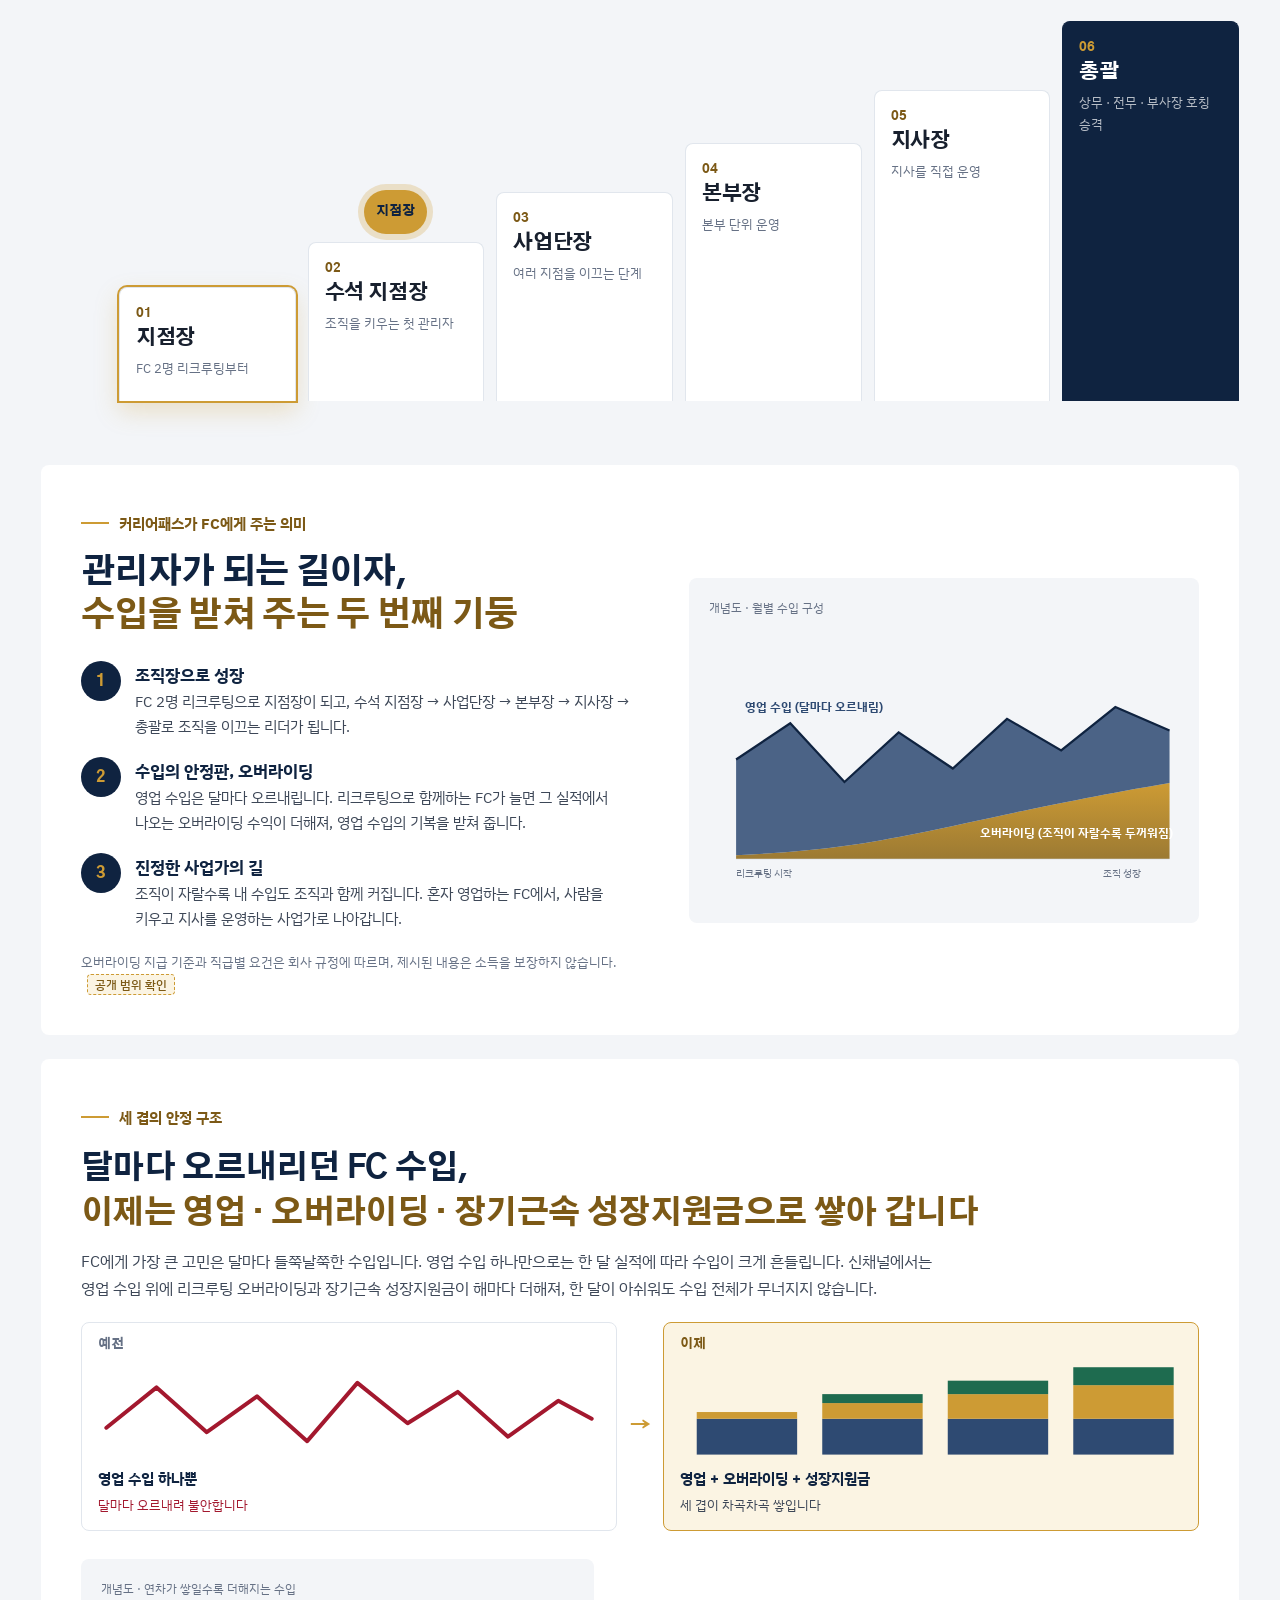
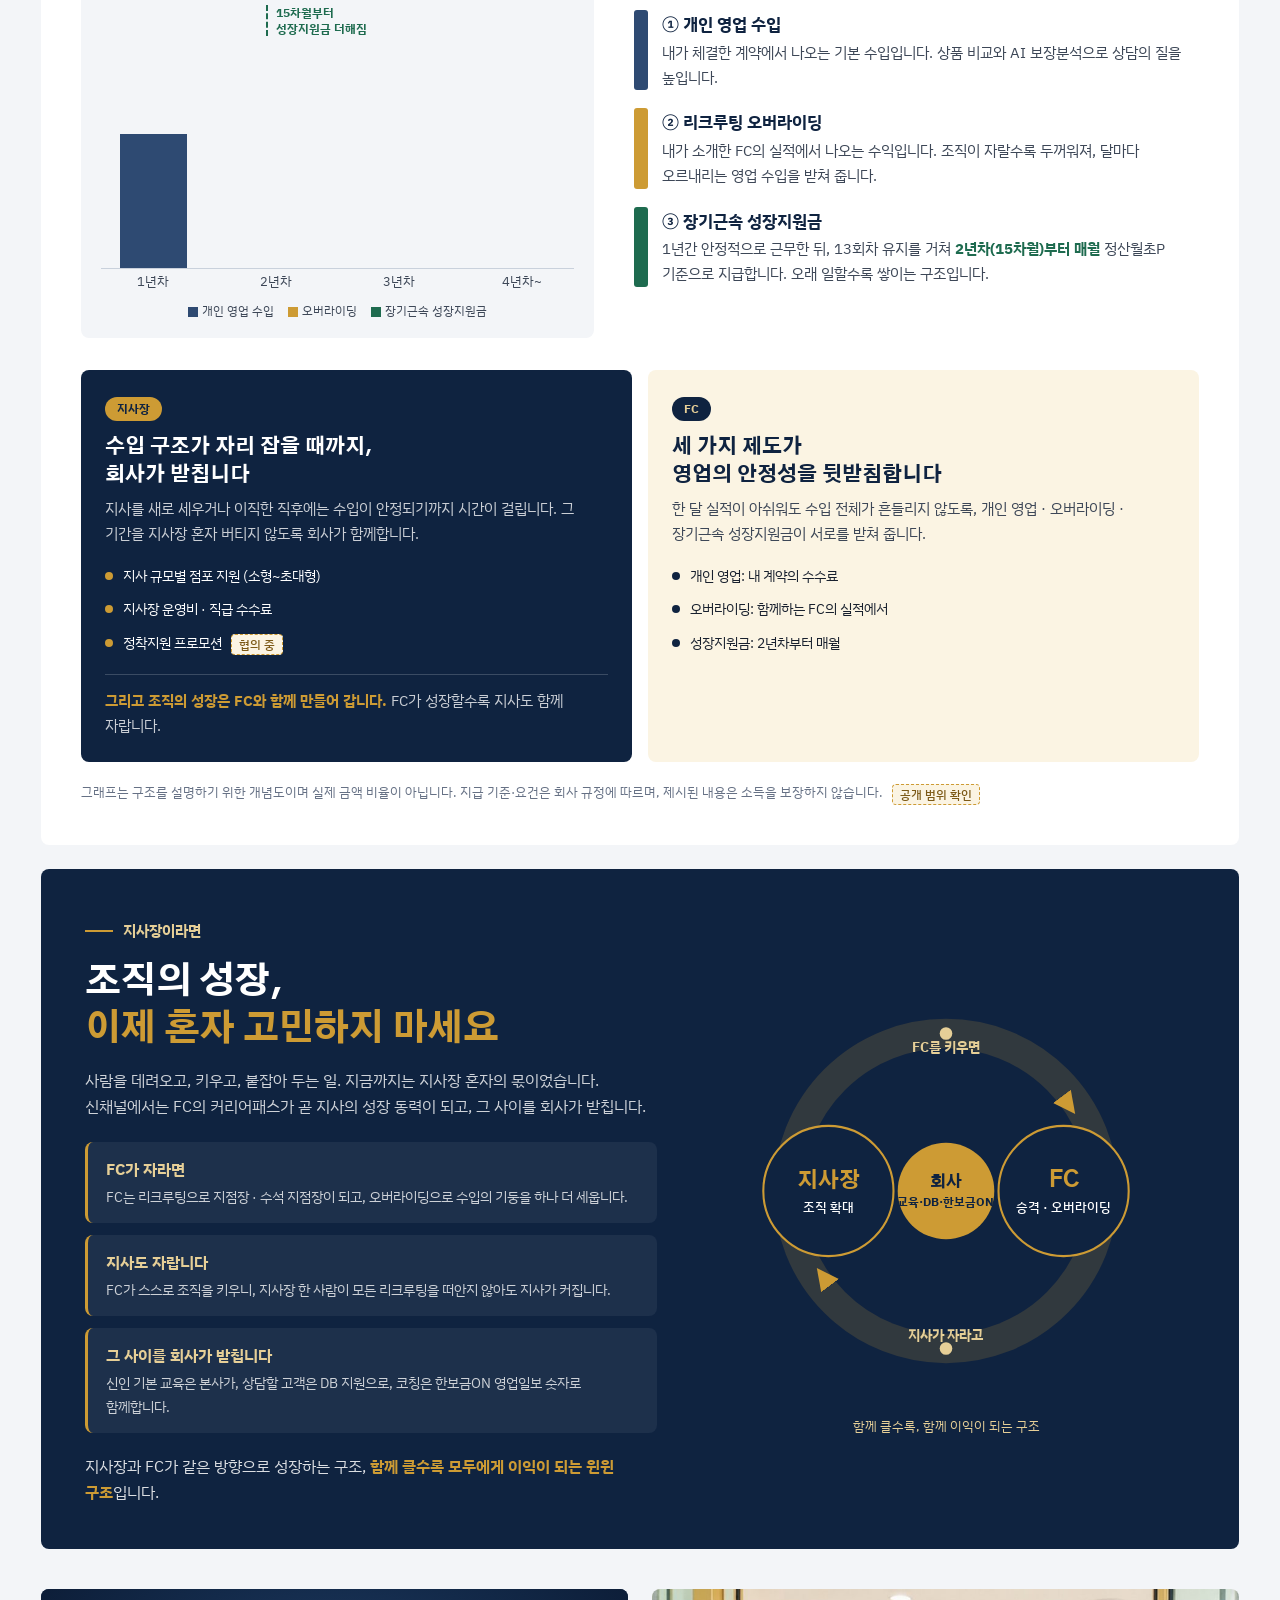
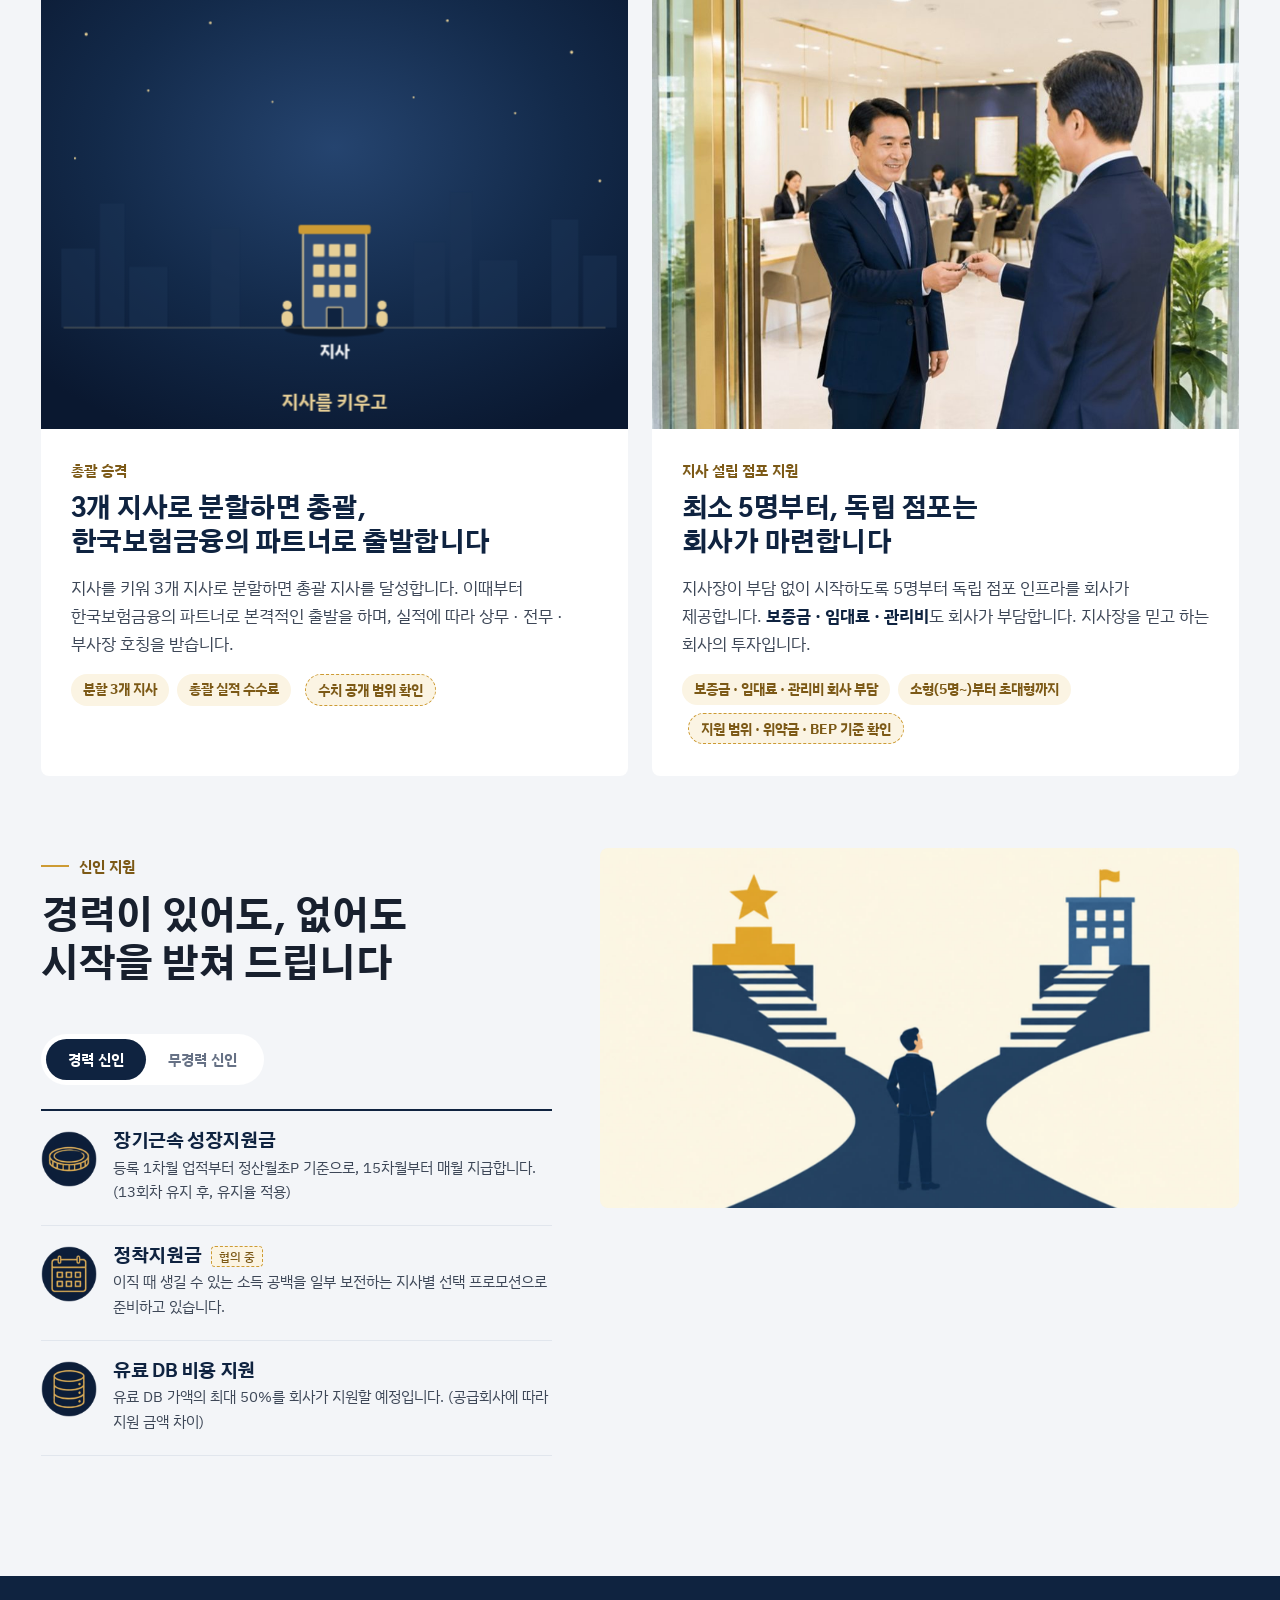
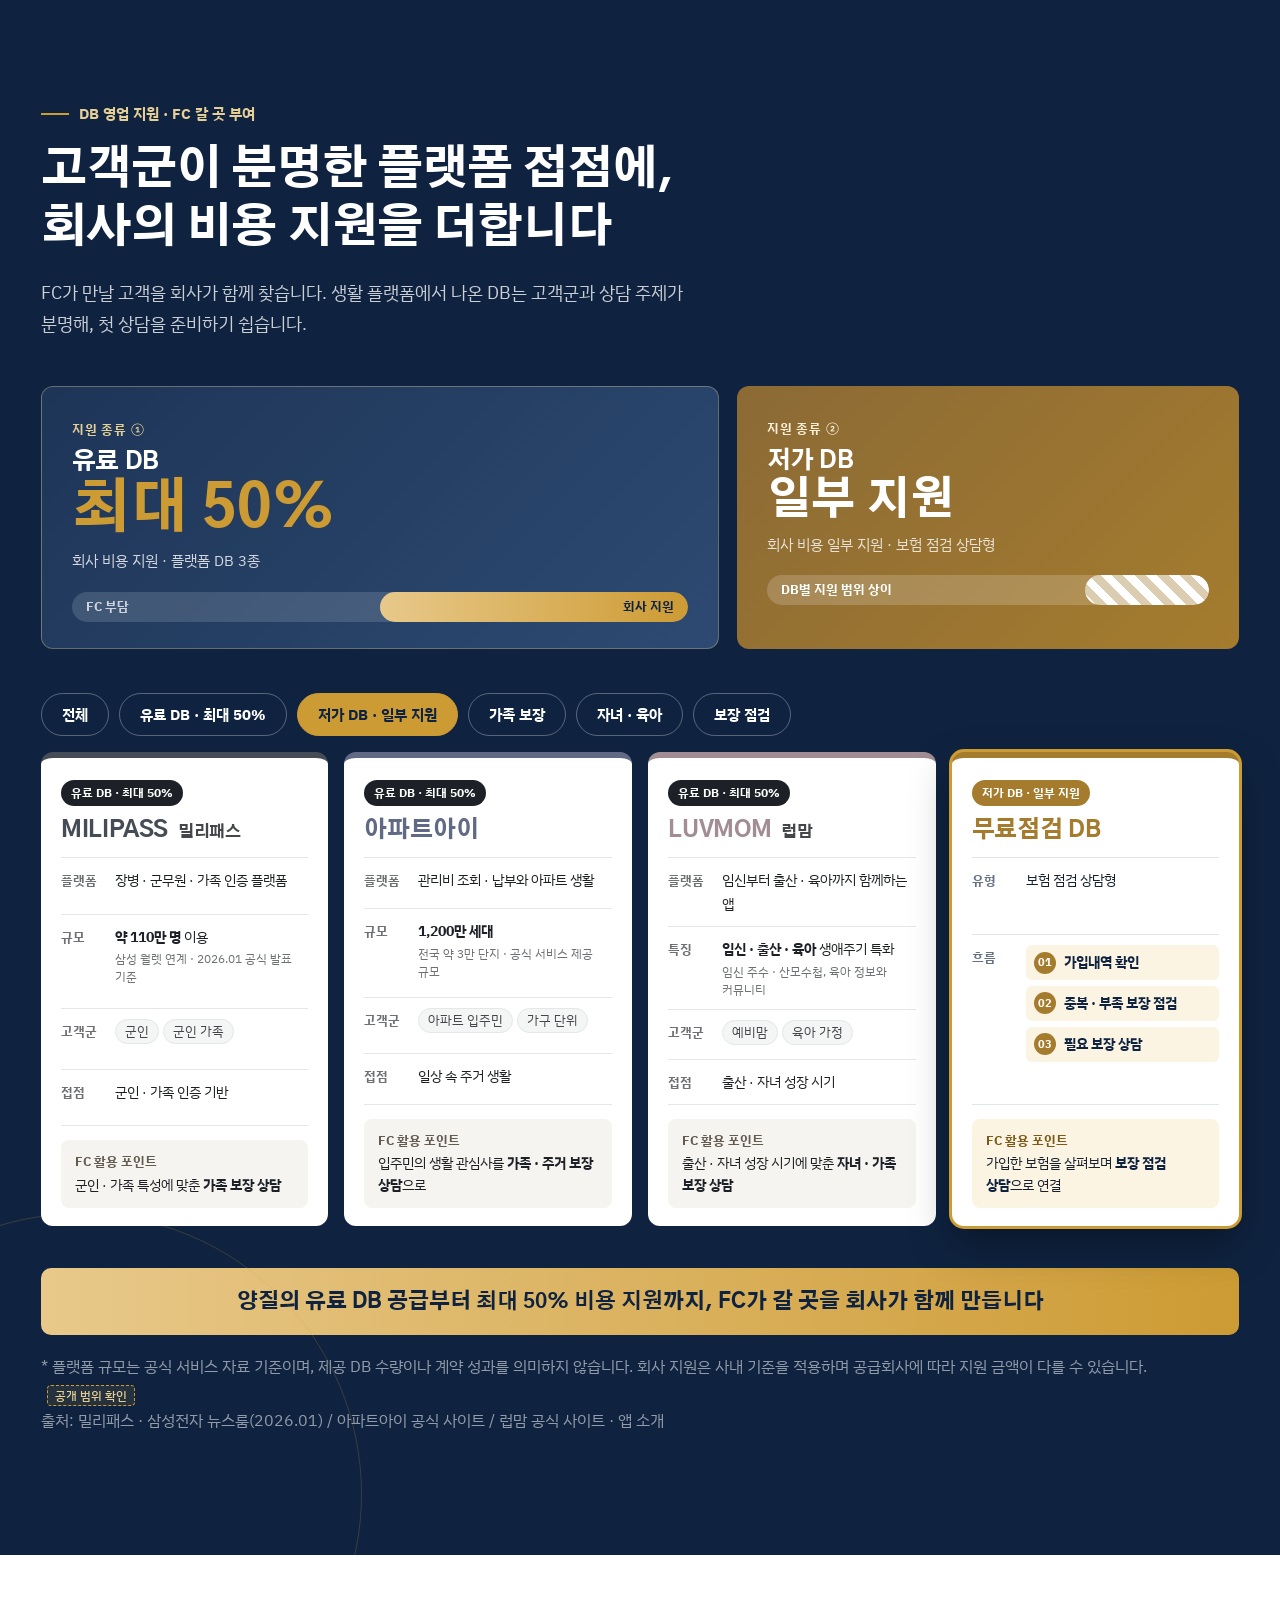
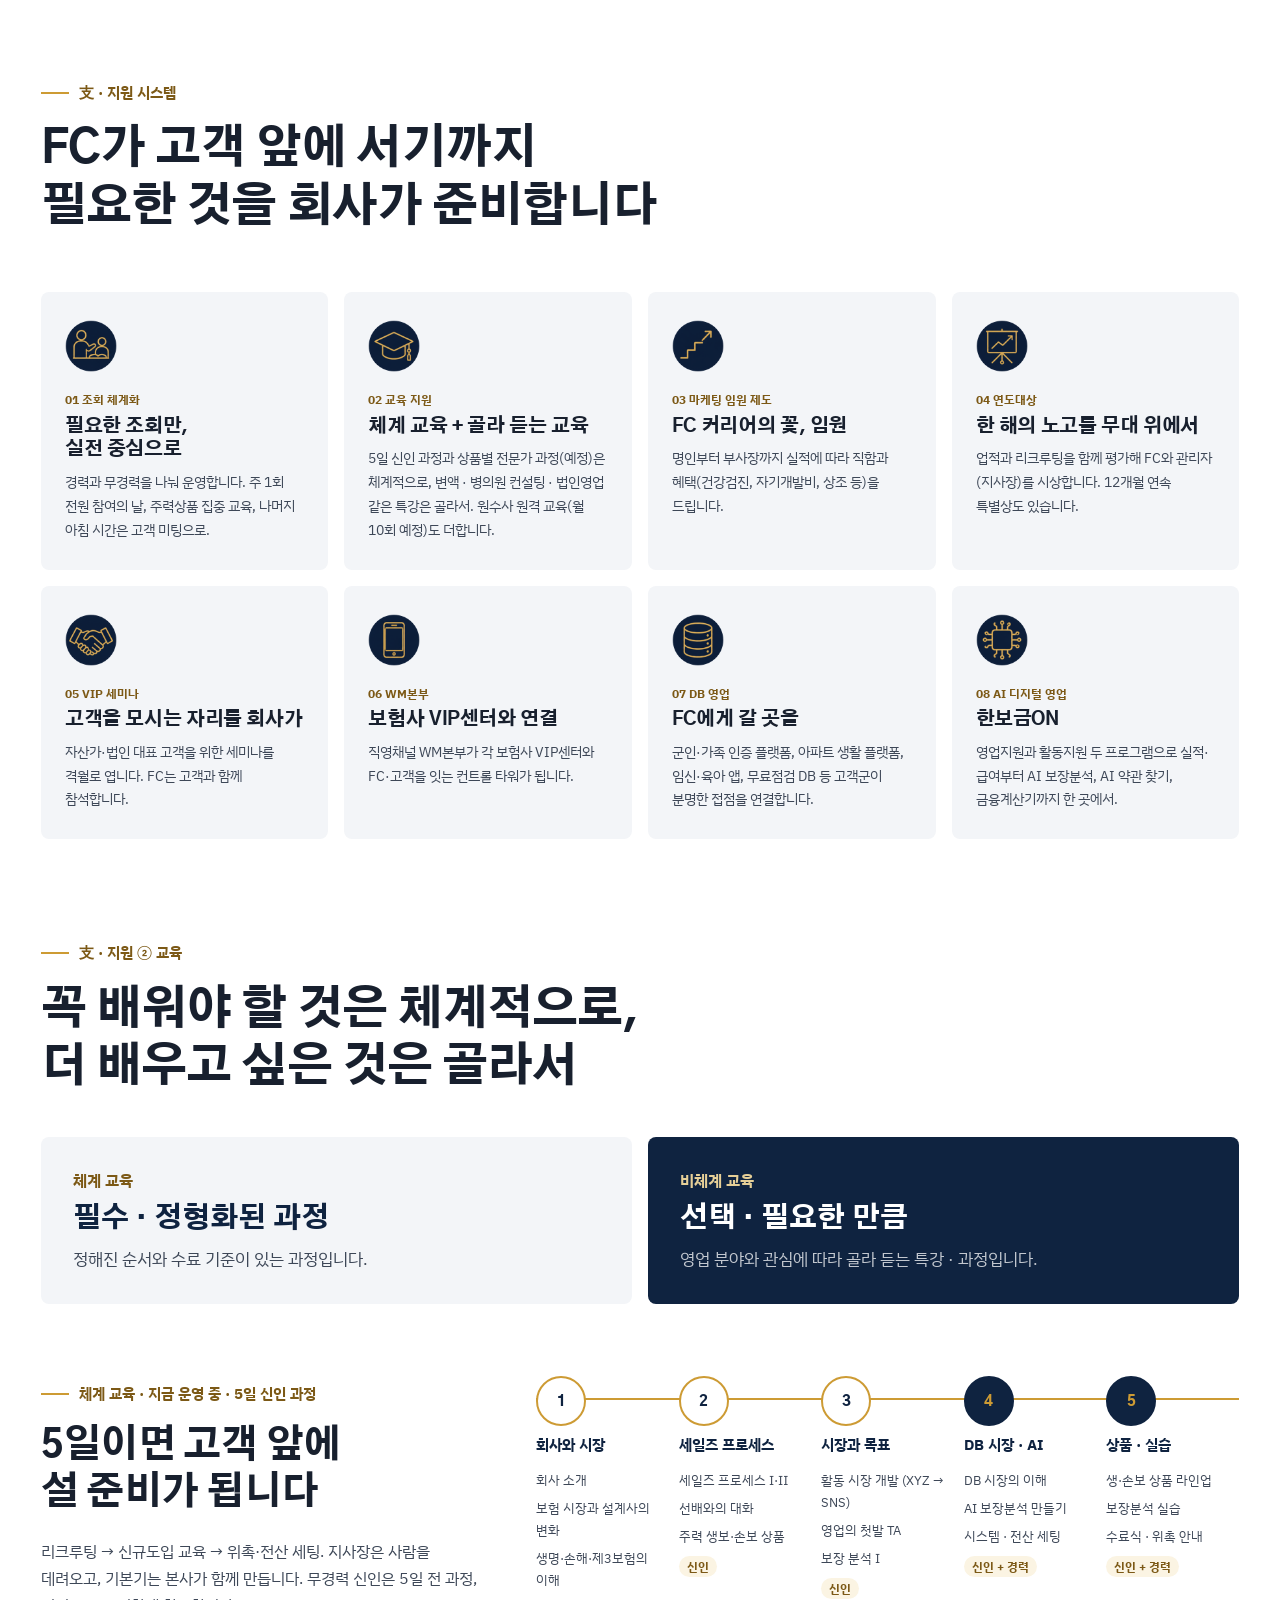
==== commit 24e5f3cf: "지사 소개: 일산지사 소개 영상·공간 사진 추가, 전화 031-994-5038 Co-Authored-By: Claude Opus 5.5 <noreply@anthropic.com> " ====
--- a/index.html
+++ b/index.html
@@ -2,7 +2,7 @@
 <html lang="ko">
 <head>
 <meta charset="utf-8">
-<script>/* 최신 확인: 올린 뒤 브라우저가 옛 화면을 보여 주면 스스로 최신으로 다시 엽니다 */(function(){var B="20261105170653",p=location.protocol;if(p!=="http:"&&p!=="https:")return;var R=(/\/(v2|r2)\//.test(location.pathname)?"../":"")+"build.txt";function chk(){if(!window.fetch)return;fetch(R+"?t="+Date.now(),{cache:"no-store"}).then(function(r){return r.ok?r.text():""}).then(function(t){t=(t||"").trim();if(!/^\d{14}$/.test(t)||t<=B)return;var q=new URLSearchParams(location.search);if(q.get("b")===t)return;q.set("b",t);location.replace(location.pathname+"?"+q.toString()+location.hash);}).catch(function(){});}chk();document.addEventListener("visibilitychange",function(){if(!document.hidden)chk();});})();</script>
+<script>/* 최신 확인: 올린 뒤 브라우저가 옛 화면을 보여 주면 스스로 최신으로 다시 엽니다 */(function(){var B="20261105173201",p=location.protocol;if(p!=="http:"&&p!=="https:")return;var R=(/\/(v2|r2)\//.test(location.pathname)?"../":"")+"build.txt";function chk(){if(!window.fetch)return;fetch(R+"?t="+Date.now(),{cache:"no-store"}).then(function(r){return r.ok?r.text():""}).then(function(t){t=(t||"").trim();if(!/^\d{14}$/.test(t)||t<=B)return;var q=new URLSearchParams(location.search);if(q.get("b")===t)return;q.set("b",t);location.replace(location.pathname+"?"+q.toString()+location.hash);}).catch(function(){});}chk();document.addEventListener("visibilitychange",function(){if(!document.hidden)chk();});})();</script>
 <meta name="viewport" content="width=device-width, initial-scale=1">
 <title>한국보험금융 신채널</title>
 <meta name="description" content="사람(人)을 지원(支)하는 회사, 한국보험금융 신채널. 커리어패스, 신인 지원, 교육, 영업 플랫폼 한보금ON, 모집 안내.">
@@ -2485,12 +2485,12 @@
 /* 간편 지원: 아직 접수처가 연결되지 않아 안내만 띄움 */
 function applyForm(e){e.preventDefault();var t=document.getElementById('toast');t.textContent='초안 화면입니다. 접수처(구글 폼 등)를 연결하면 실제로 신청됩니다.';t.classList.add('show');setTimeout(function(){t.classList.remove('show')},3500);return false;}
 </script>
-<script src="js/sound.js?b=20261105170653"></script>
-<script src="js/branches.js?b=20261105170653"></script>
-<script src="js/korea-map.js?b=20261105170653"></script>
-<script src="js/kmap.js?b=20261105170653"></script>
-<script src="js/reveal-lib.js?b=20261105170653"></script>
-<script src="js/present.js?b=20261105170653"></script>
+<script src="js/sound.js?b=20261105173201"></script>
+<script src="js/branches.js?b=20261105173201"></script>
+<script src="js/korea-map.js?b=20261105173201"></script>
+<script src="js/kmap.js?b=20261105173201"></script>
+<script src="js/reveal-lib.js?b=20261105173201"></script>
+<script src="js/present.js?b=20261105173201"></script>
 <script>
 /* 당신 곁에 한국보험금융: 지도 2개 + 지사 카드 (카드 ↔ 지도 점 함께 강조) */
 (function(){
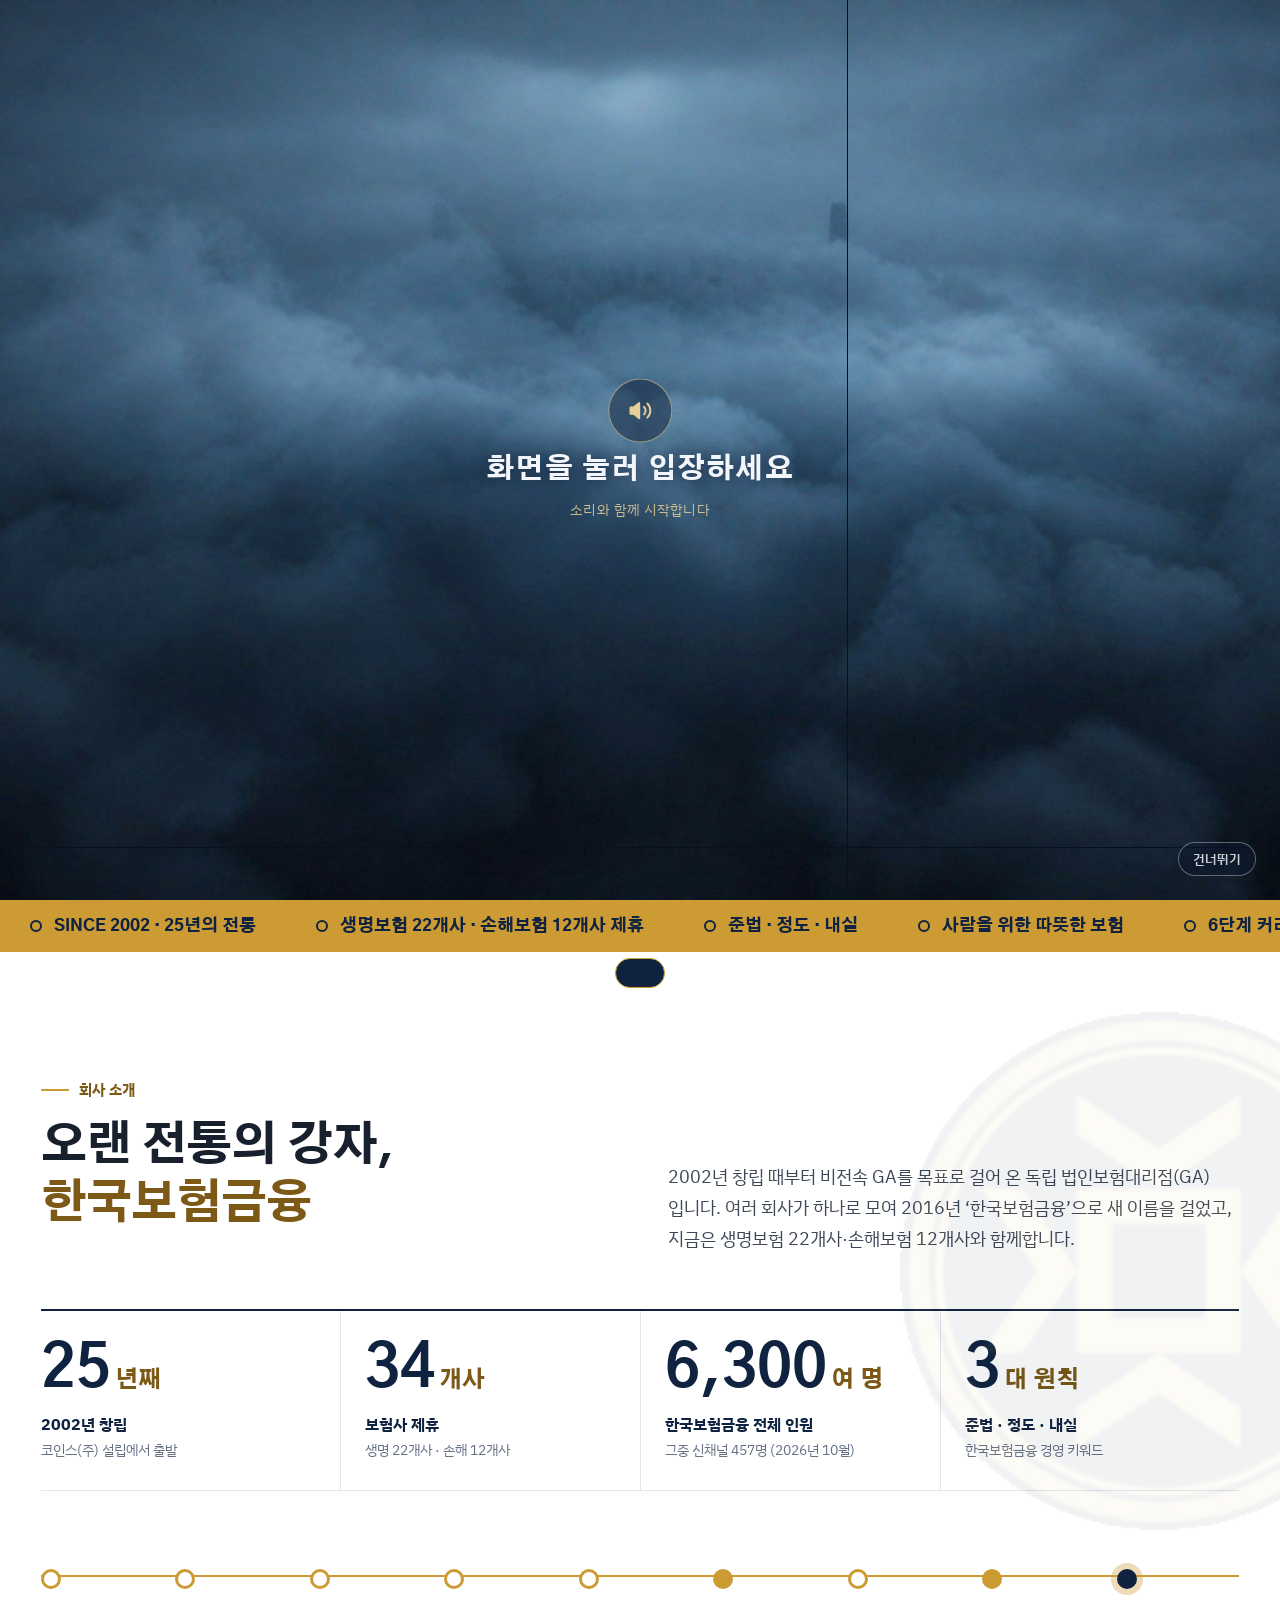
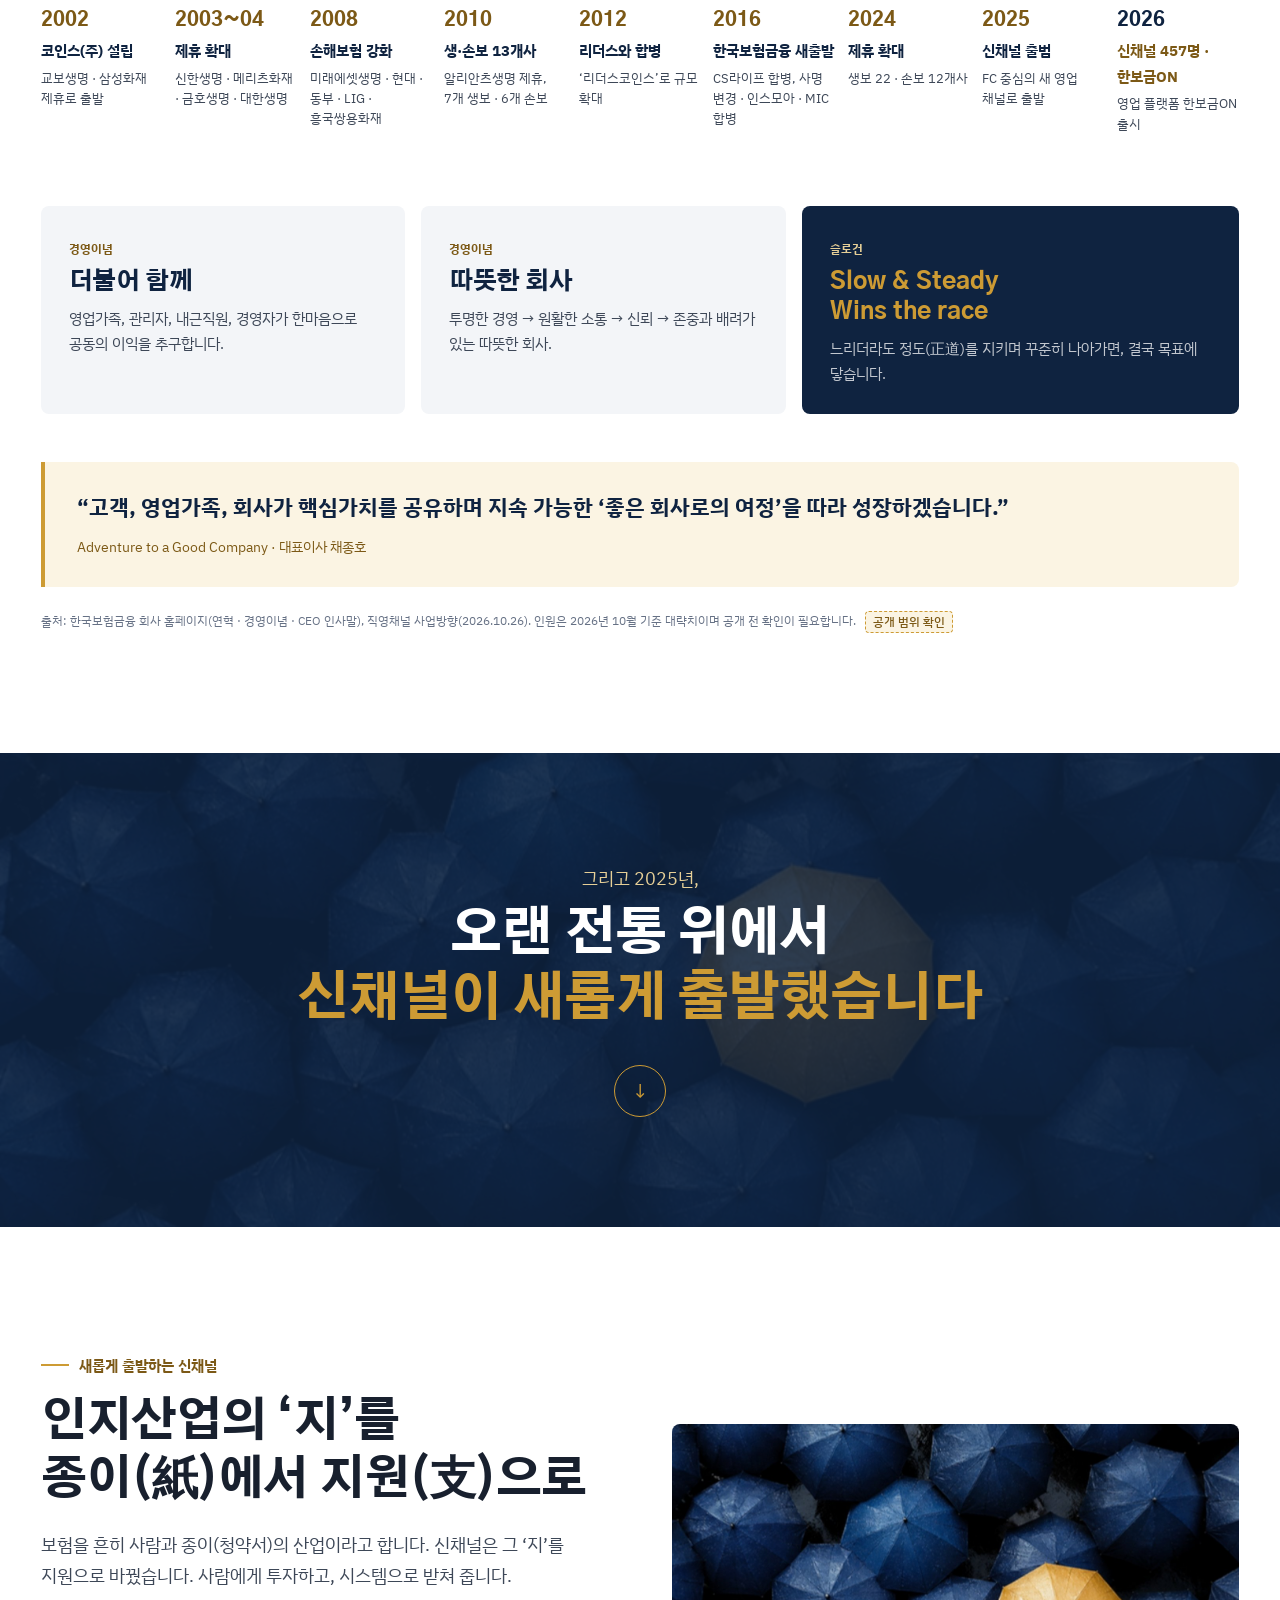
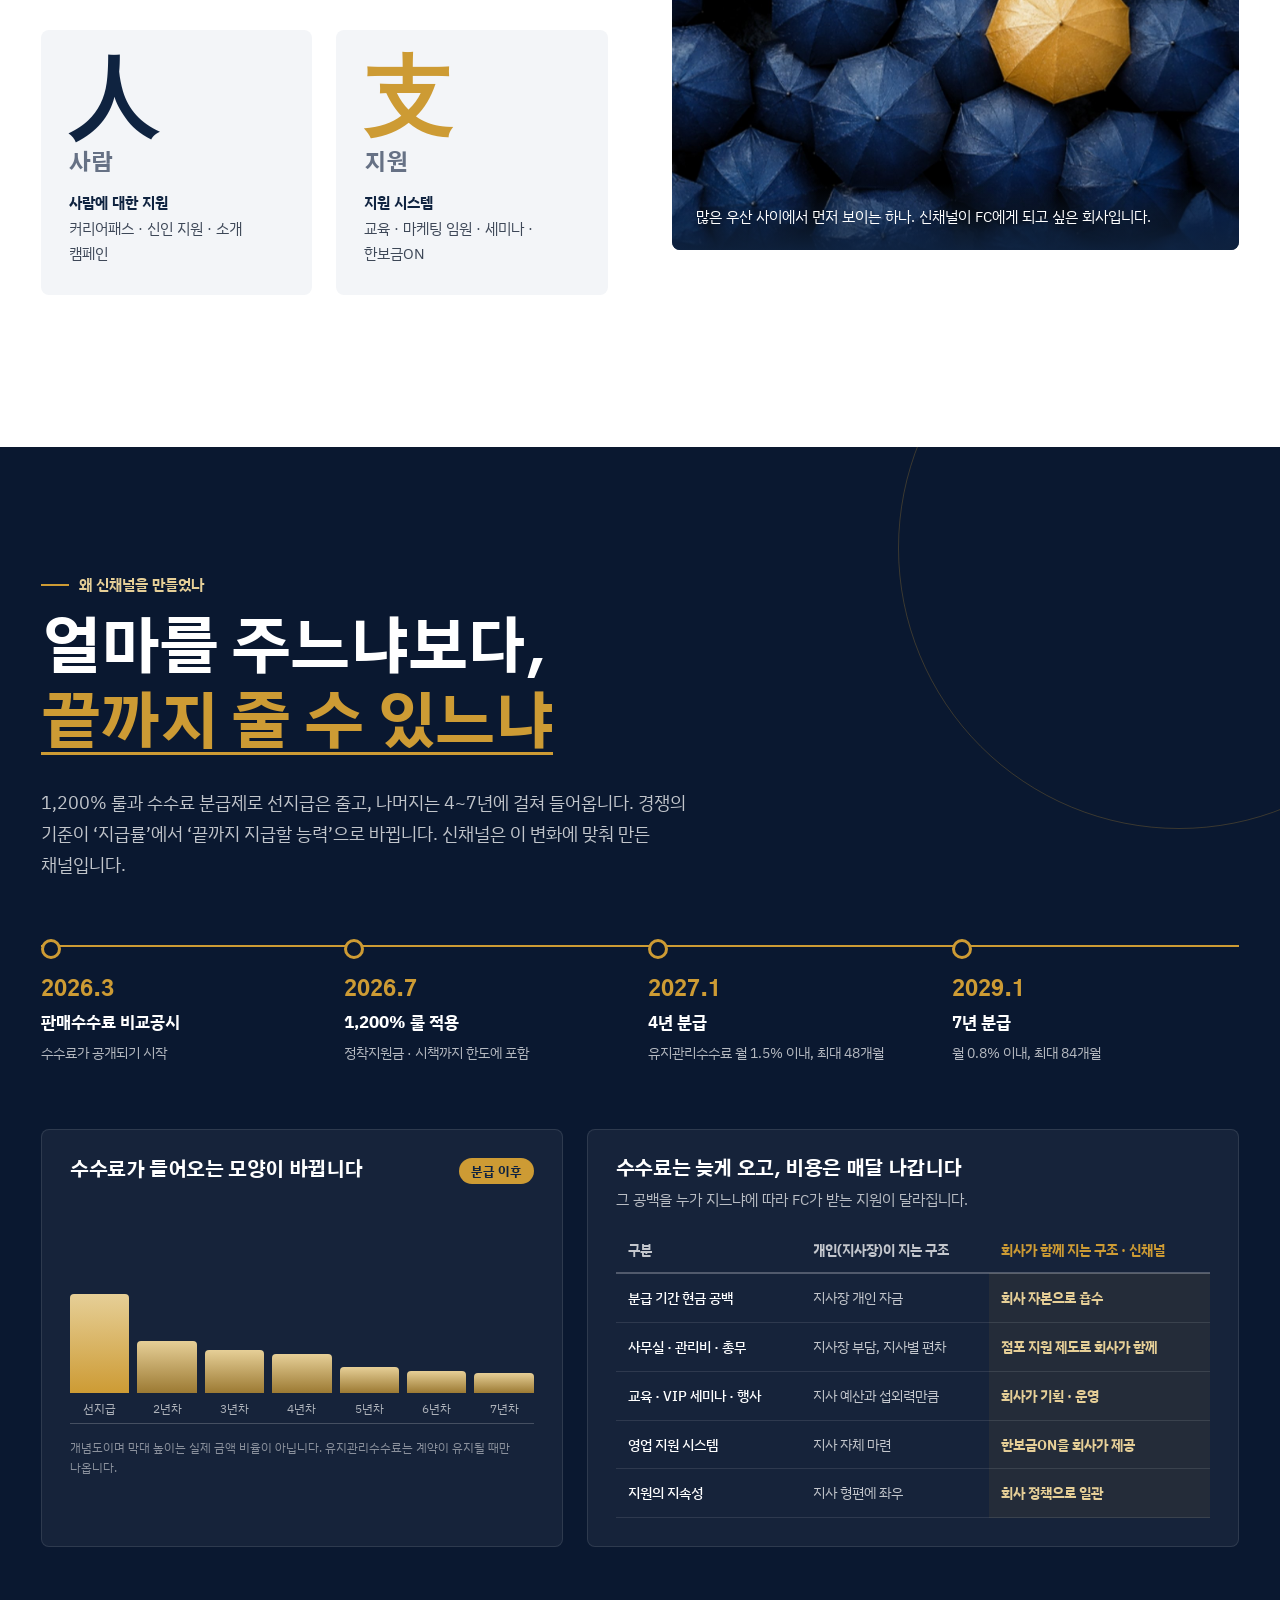
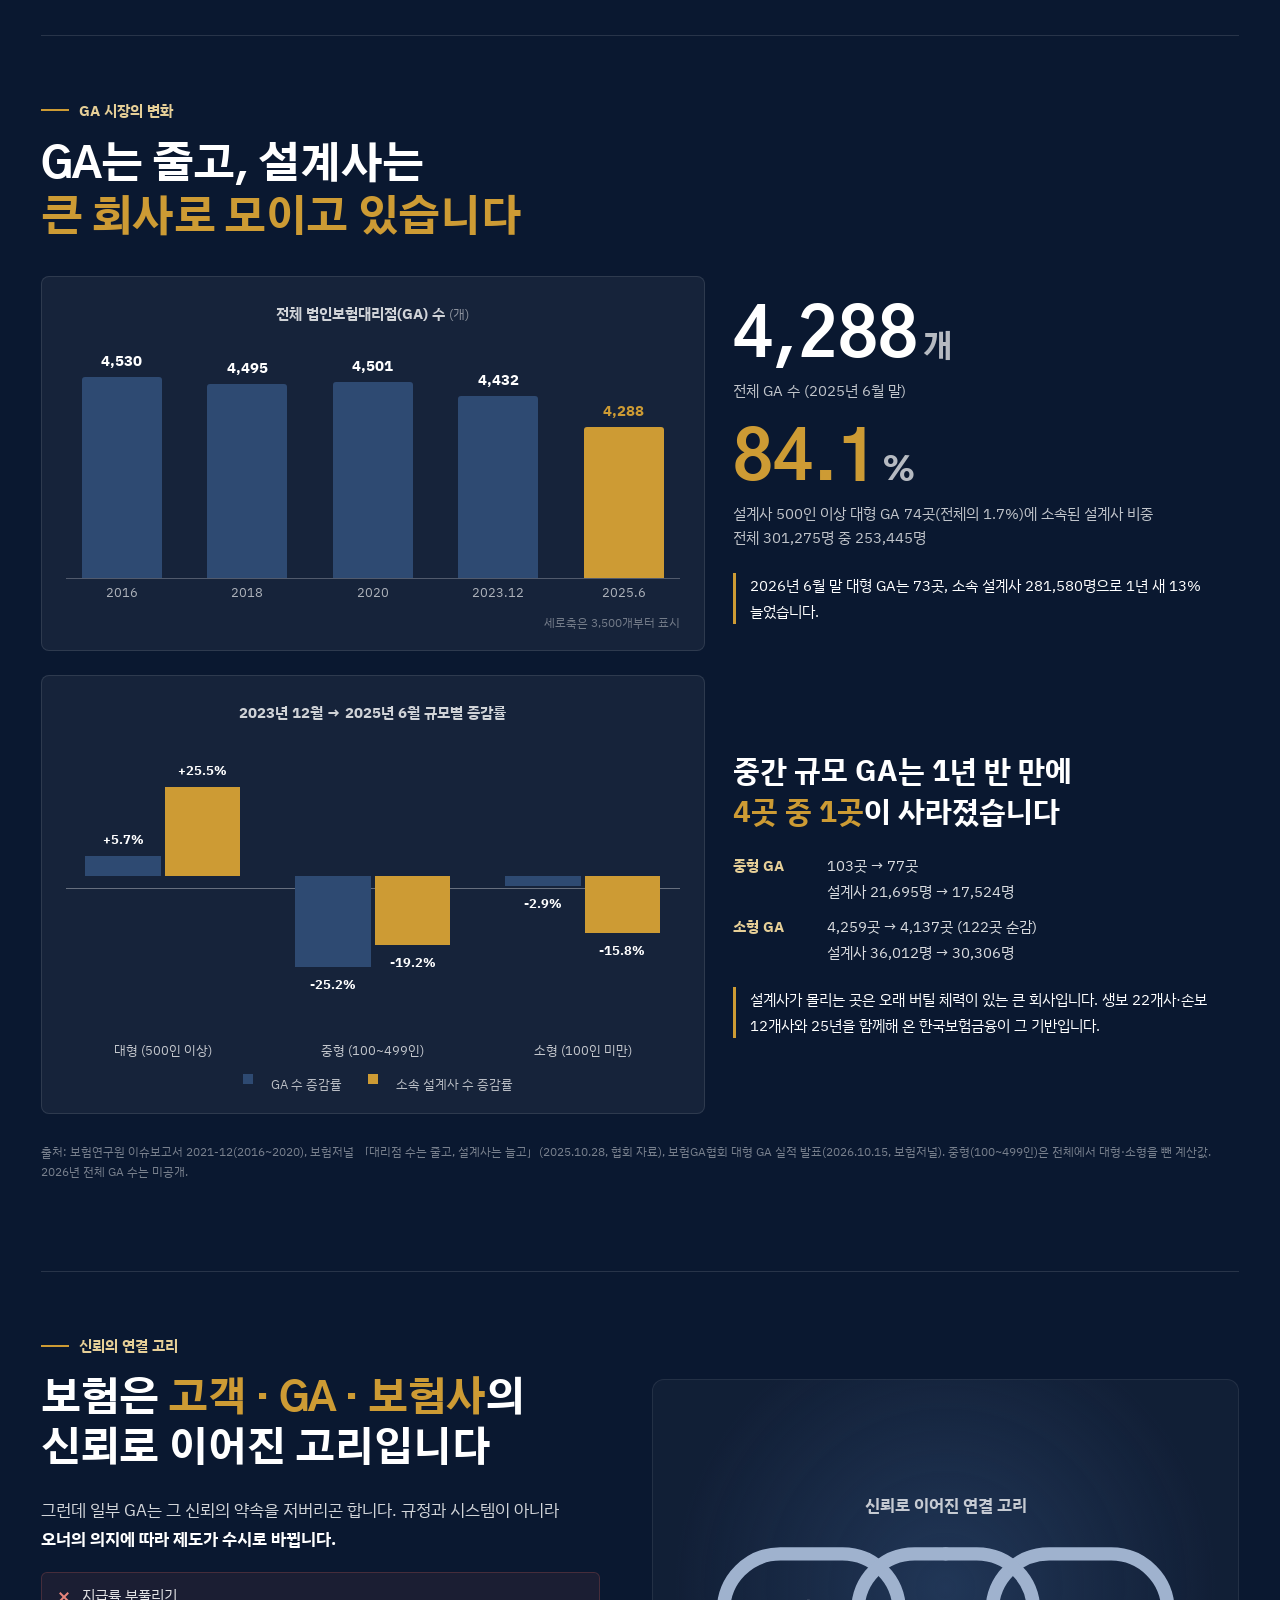
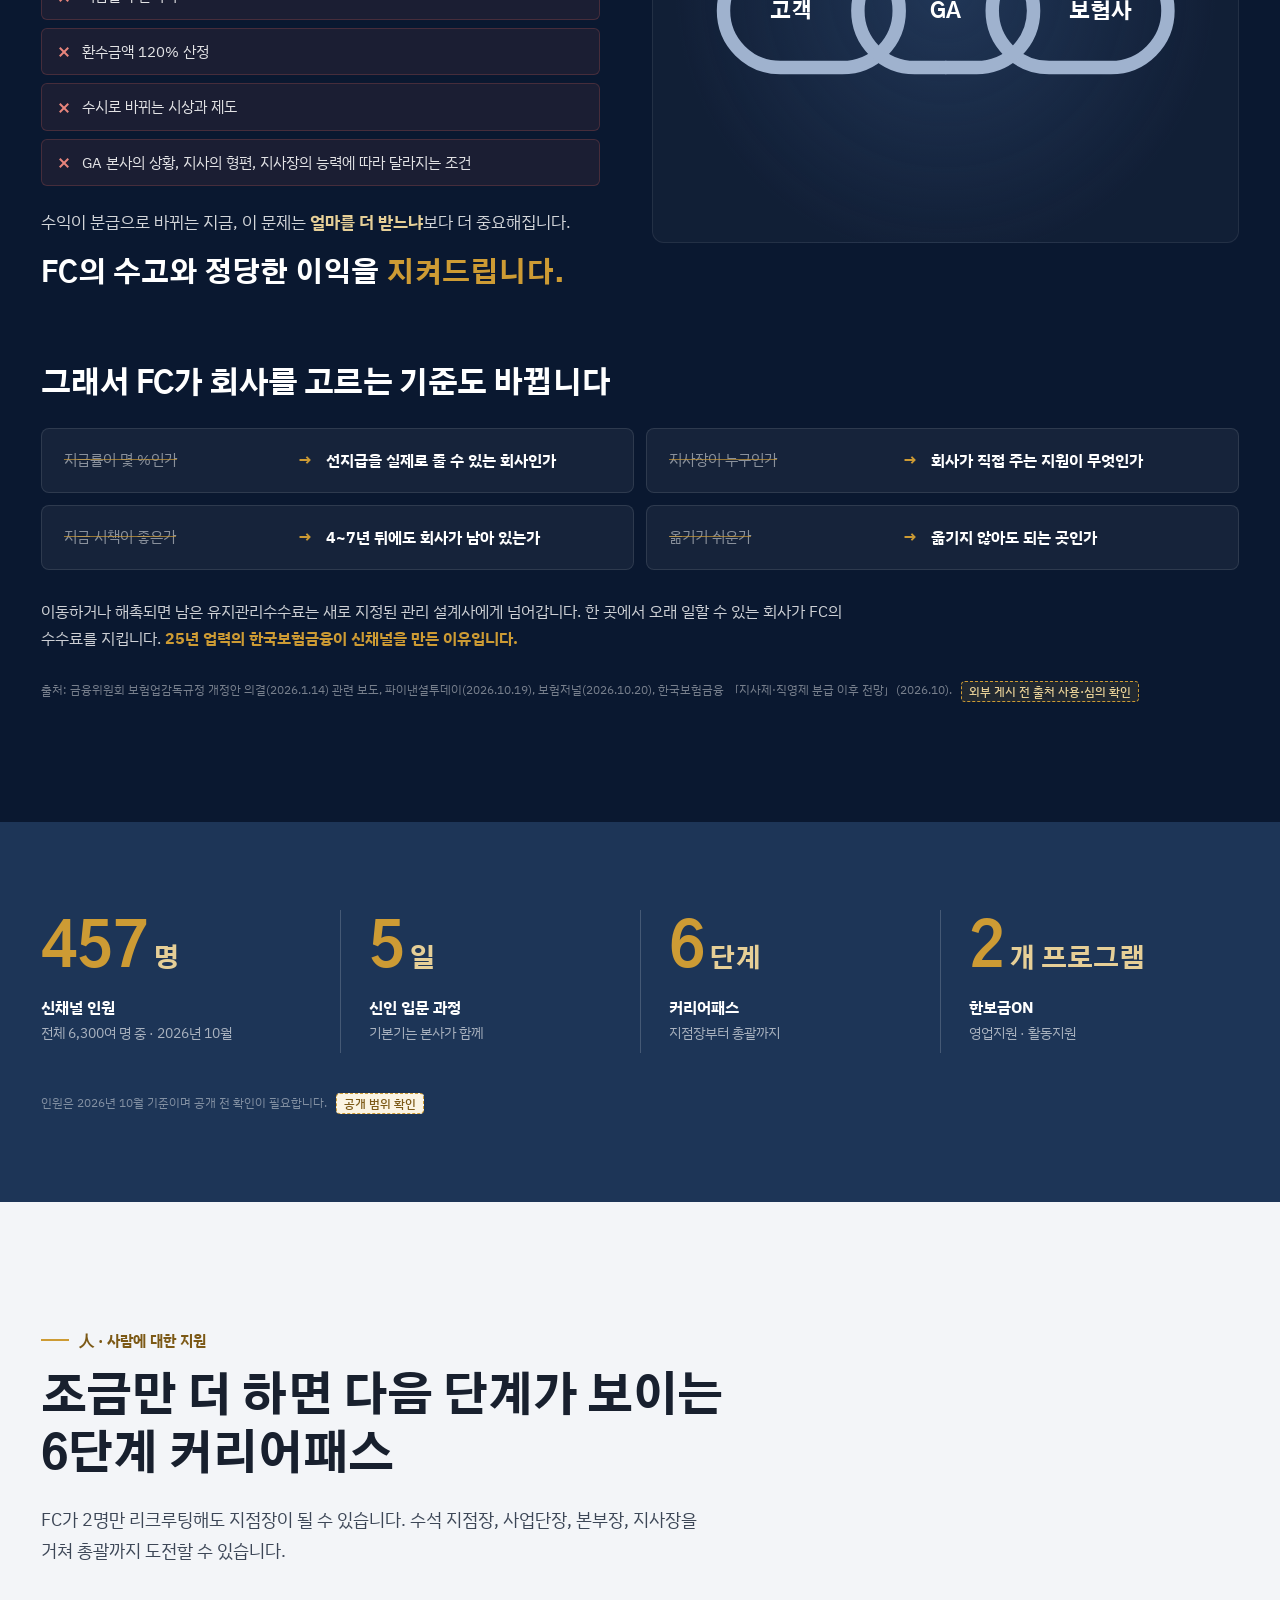
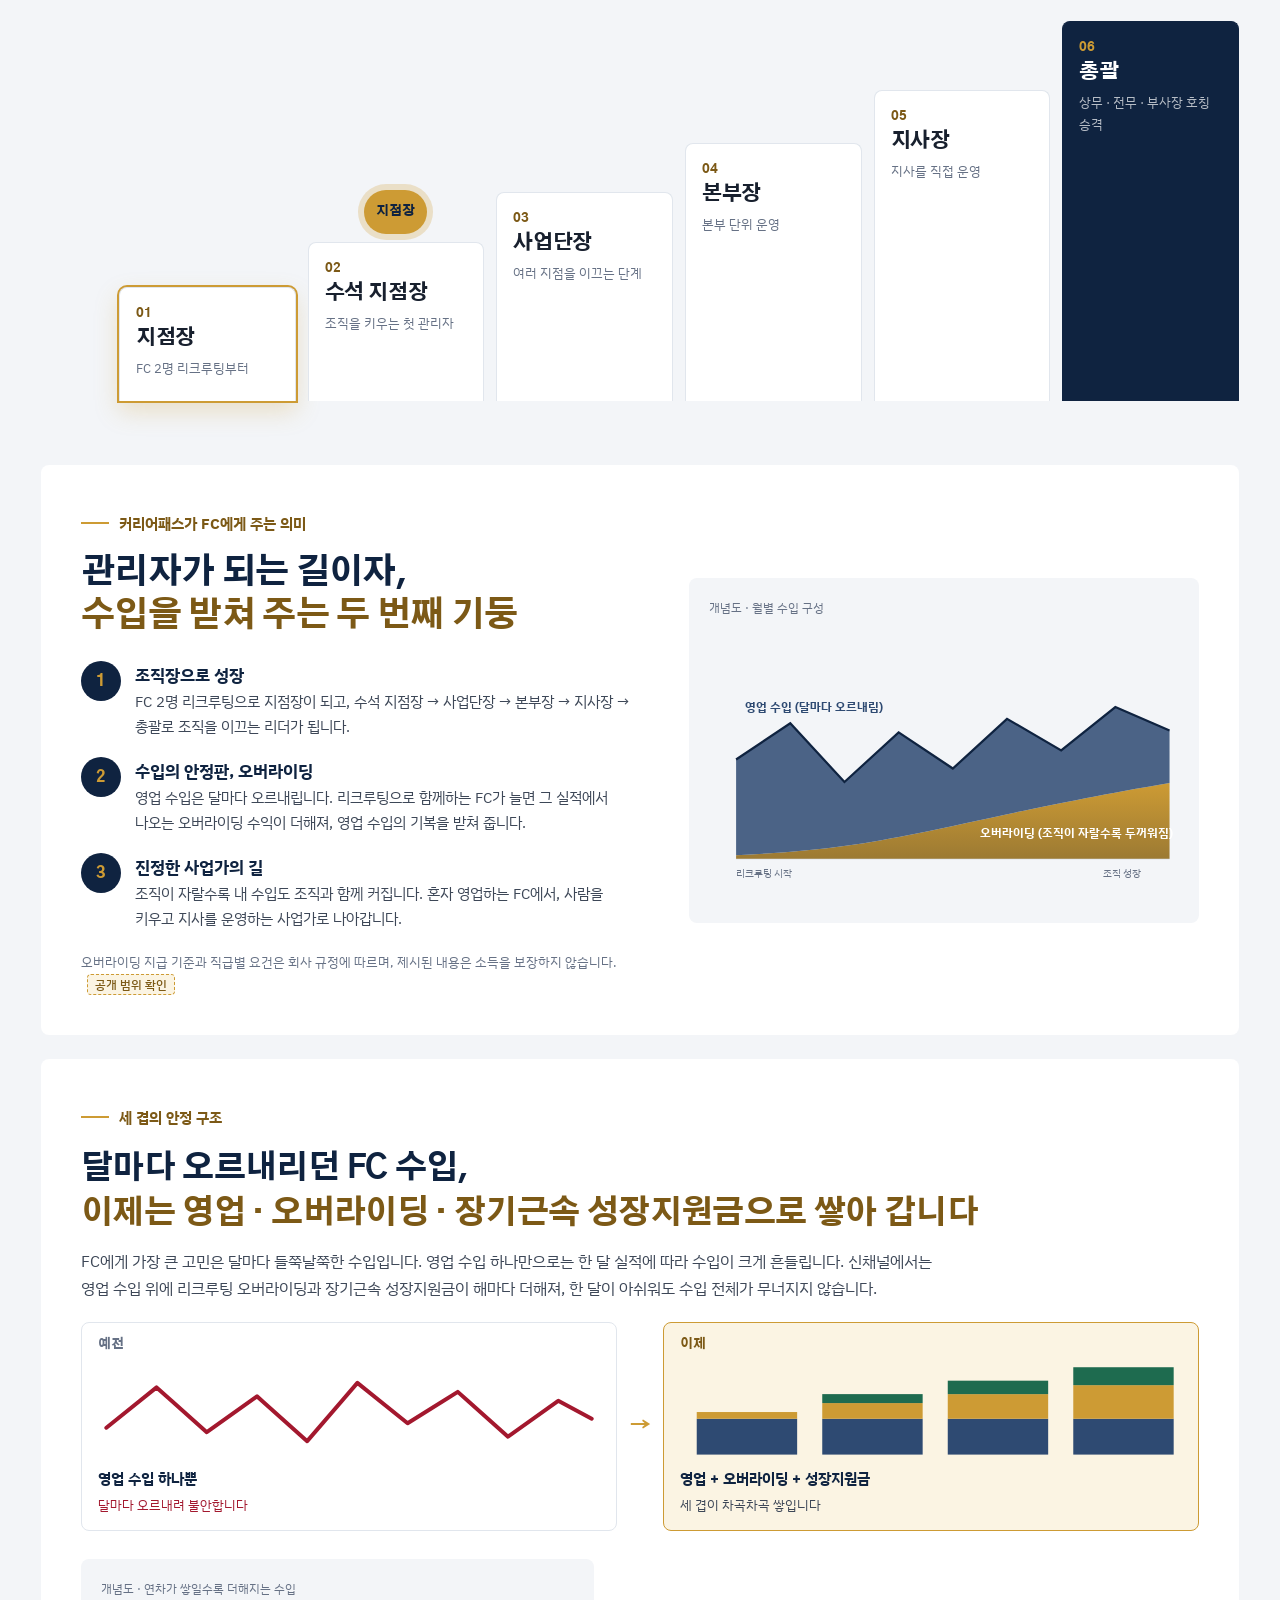
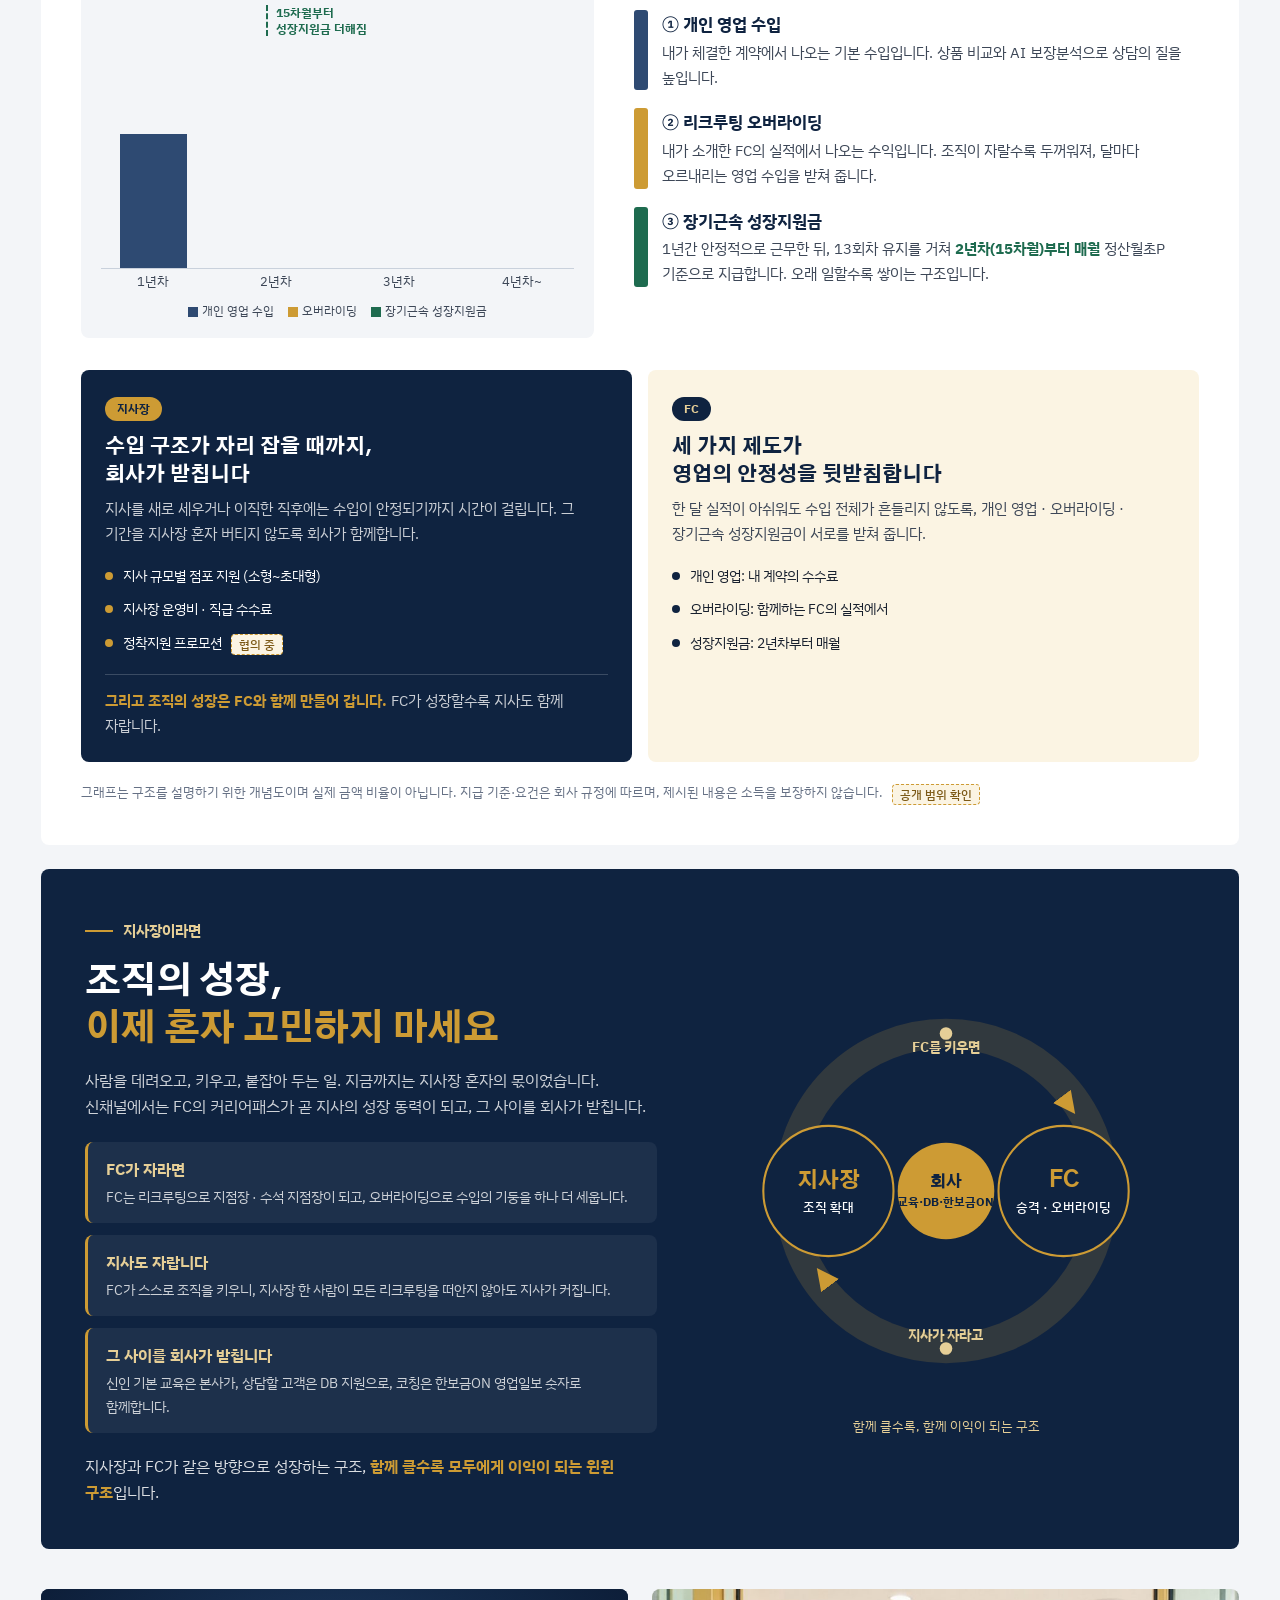
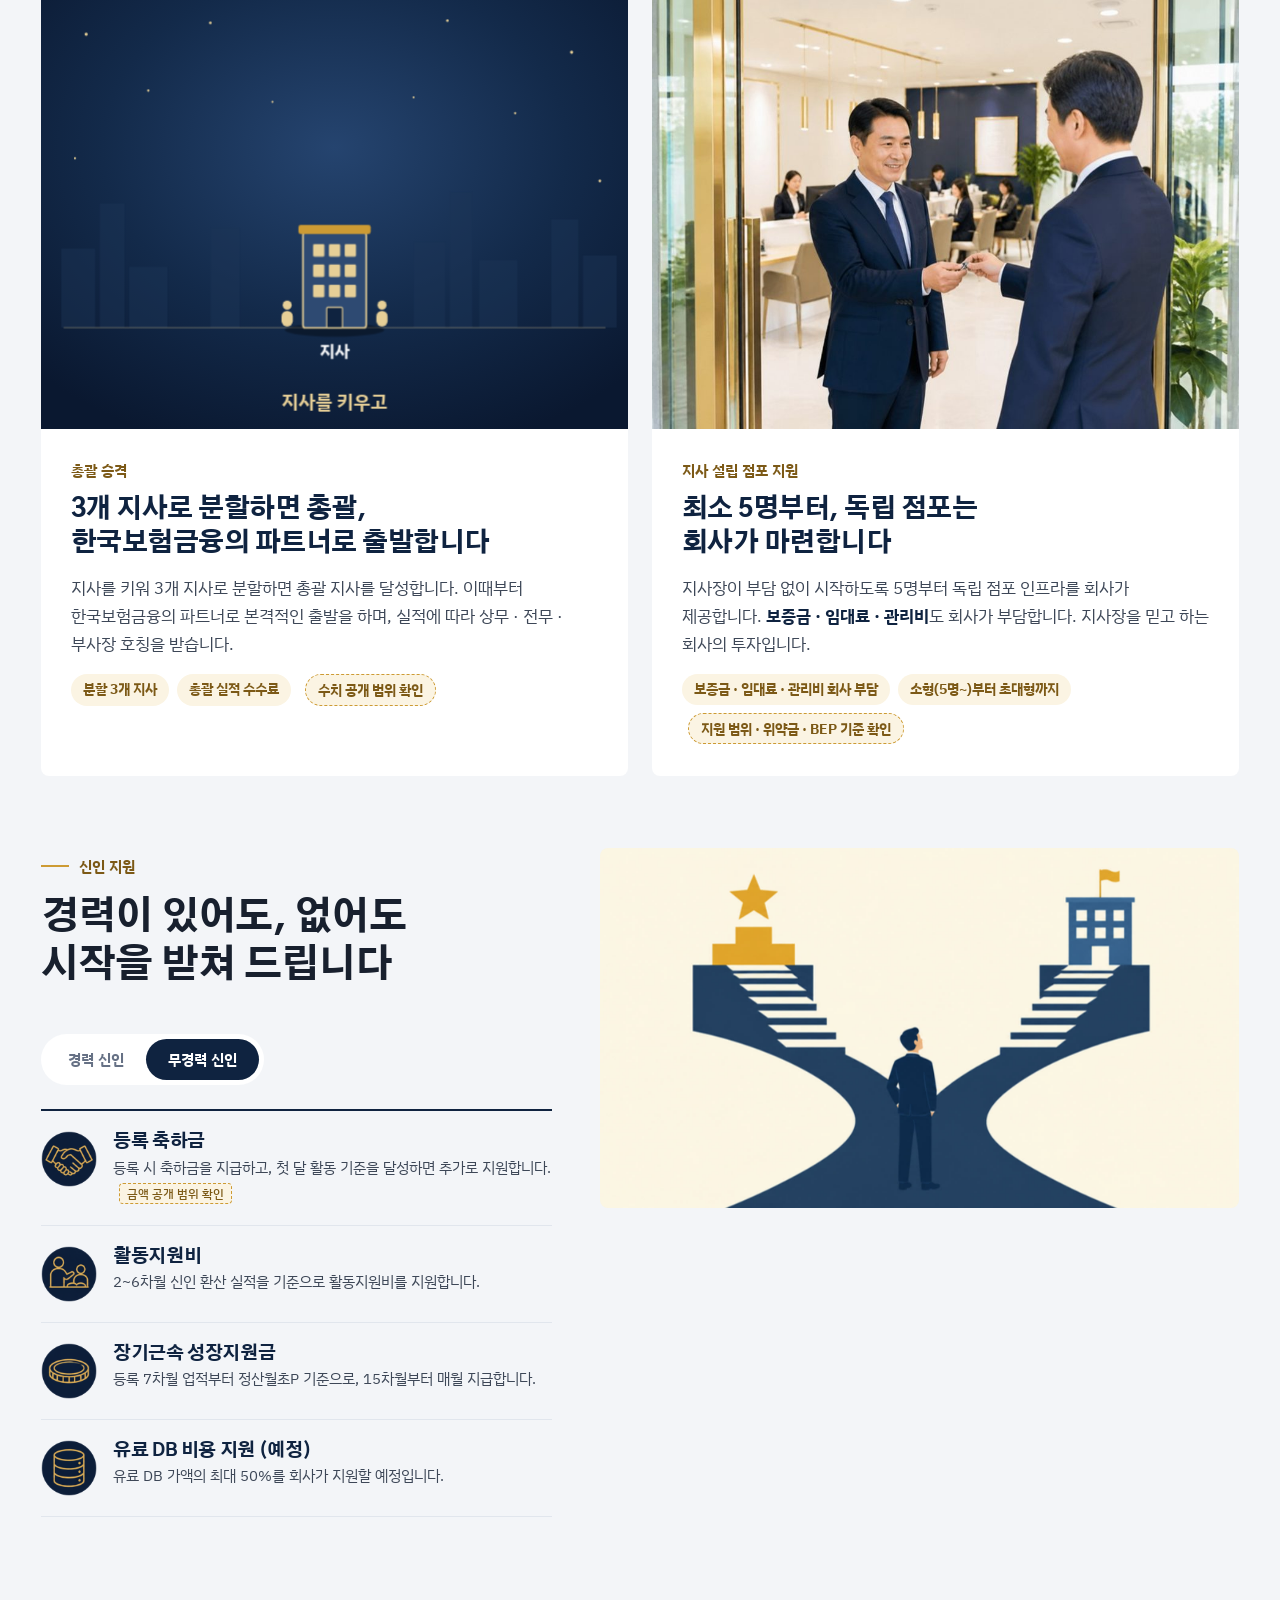
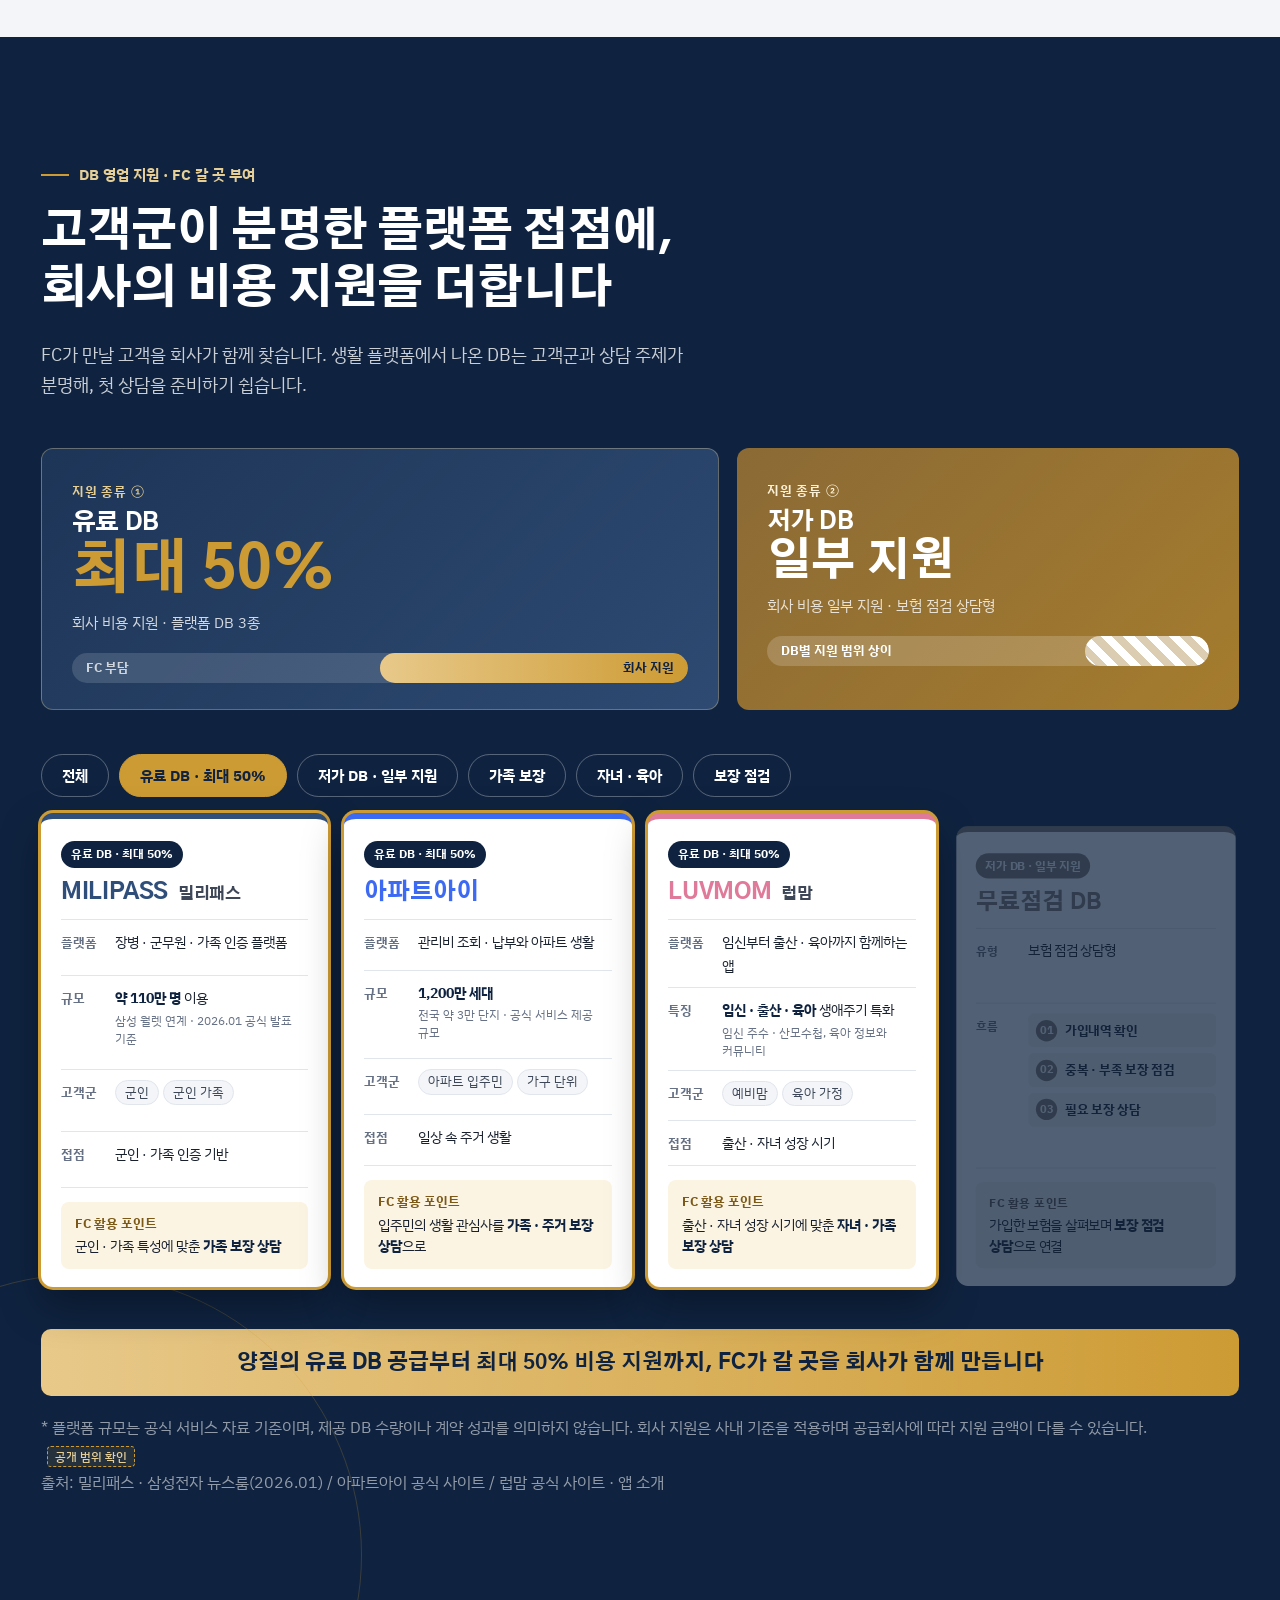
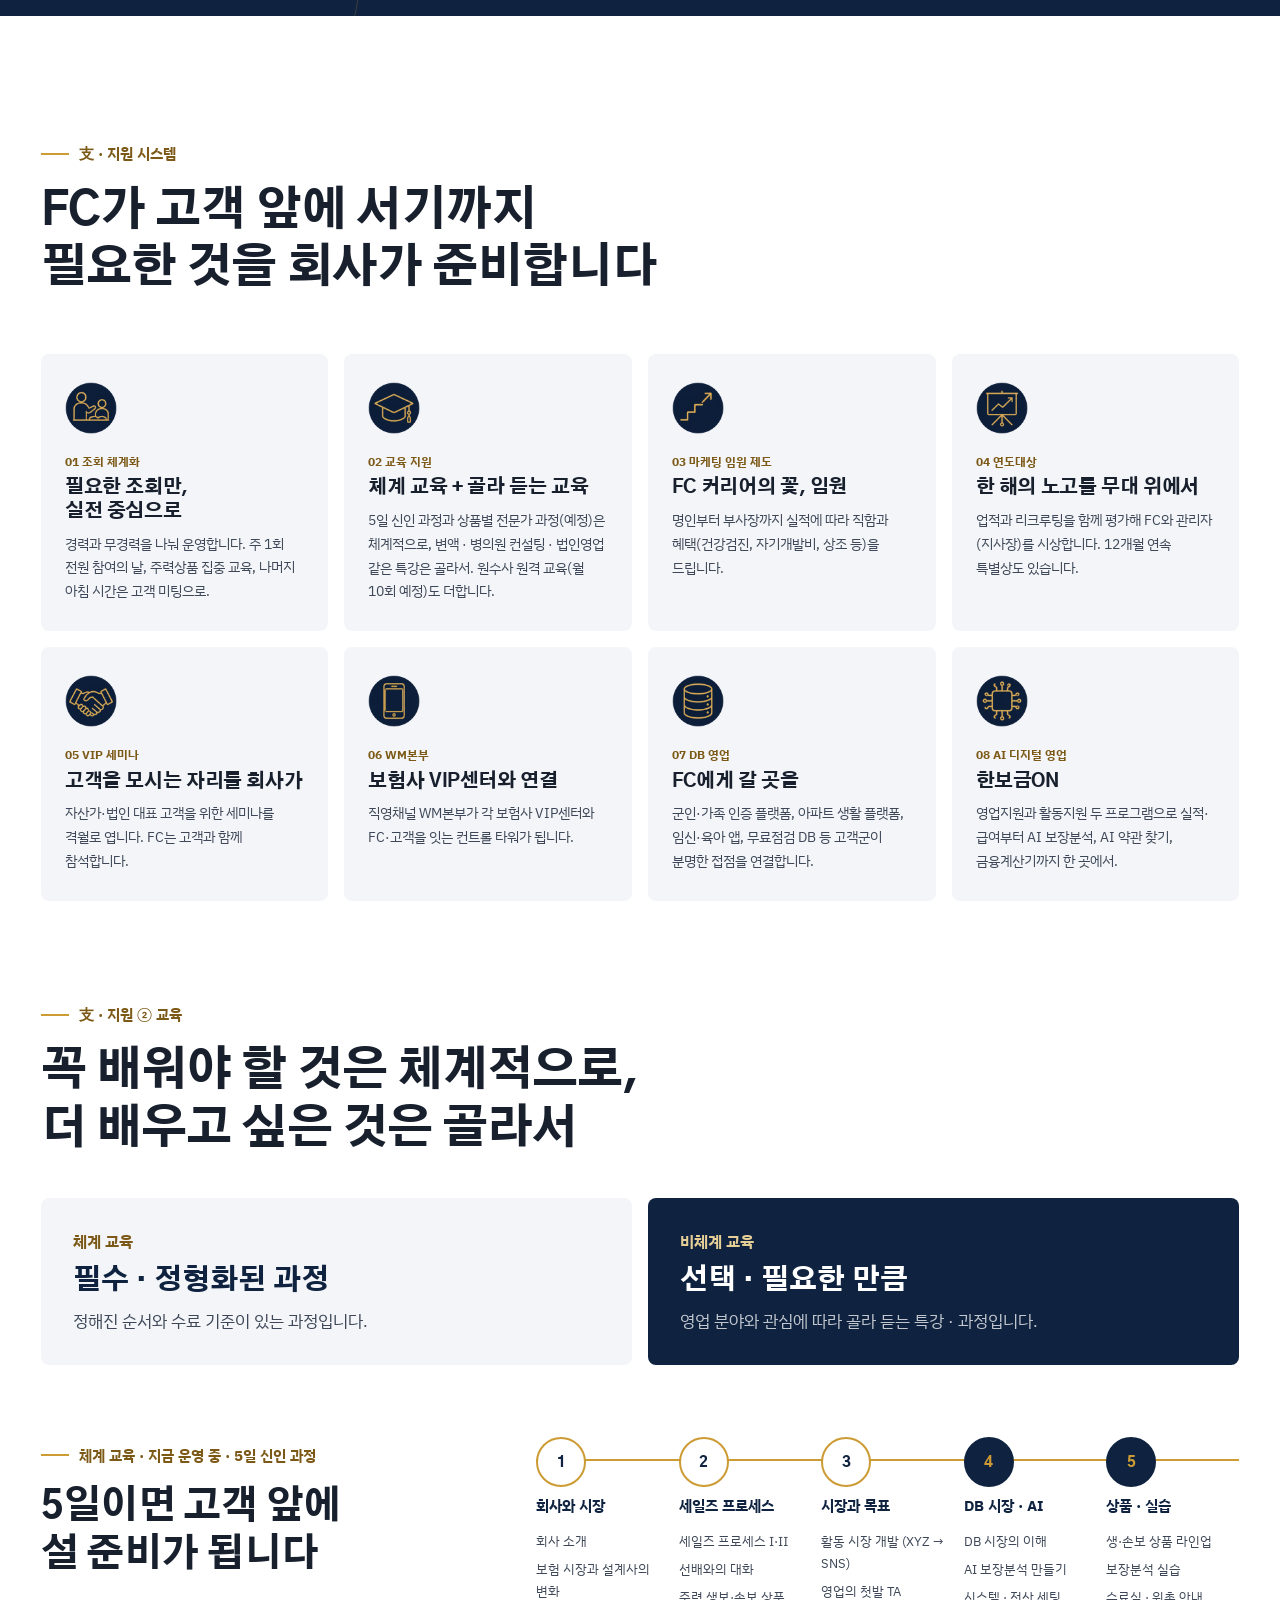
==== commit 11b19dcd: "일산지사 소개 영상: 리크루팅 보너스 숫자 제외, 문구 수정 Co-Authored-By: Claude Opus 5.5 <noreply@anthropic.com> Claude-Ses" ====
--- a/index.html
+++ b/index.html
@@ -2,7 +2,7 @@
 <html lang="ko">
 <head>
 <meta charset="utf-8">
-<script>/* 최신 확인: 올린 뒤 브라우저가 옛 화면을 보여 주면 스스로 최신으로 다시 엽니다 */(function(){var B="20261105173201",p=location.protocol;if(p!=="http:"&&p!=="https:")return;var R=(/\/(v2|r2)\//.test(location.pathname)?"../":"")+"build.txt";function chk(){if(!window.fetch)return;fetch(R+"?t="+Date.now(),{cache:"no-store"}).then(function(r){return r.ok?r.text():""}).then(function(t){t=(t||"").trim();if(!/^\d{14}$/.test(t)||t<=B)return;var q=new URLSearchParams(location.search);if(q.get("b")===t)return;q.set("b",t);location.replace(location.pathname+"?"+q.toString()+location.hash);}).catch(function(){});}chk();document.addEventListener("visibilitychange",function(){if(!document.hidden)chk();});})();</script>
+<script>/* 최신 확인: 올린 뒤 브라우저가 옛 화면을 보여 주면 스스로 최신으로 다시 엽니다 */(function(){var B="20261105173539",p=location.protocol;if(p!=="http:"&&p!=="https:")return;var R=(/\/(v2|r2)\//.test(location.pathname)?"../":"")+"build.txt";function chk(){if(!window.fetch)return;fetch(R+"?t="+Date.now(),{cache:"no-store"}).then(function(r){return r.ok?r.text():""}).then(function(t){t=(t||"").trim();if(!/^\d{14}$/.test(t)||t<=B)return;var q=new URLSearchParams(location.search);if(q.get("b")===t)return;q.set("b",t);location.replace(location.pathname+"?"+q.toString()+location.hash);}).catch(function(){});}chk();document.addEventListener("visibilitychange",function(){if(!document.hidden)chk();});})();</script>
 <meta name="viewport" content="width=device-width, initial-scale=1">
 <title>한국보험금융 신채널</title>
 <meta name="description" content="사람(人)을 지원(支)하는 회사, 한국보험금융 신채널. 커리어패스, 신인 지원, 교육, 영업 플랫폼 한보금ON, 모집 안내.">
@@ -2485,12 +2485,12 @@
 /* 간편 지원: 아직 접수처가 연결되지 않아 안내만 띄움 */
 function applyForm(e){e.preventDefault();var t=document.getElementById('toast');t.textContent='초안 화면입니다. 접수처(구글 폼 등)를 연결하면 실제로 신청됩니다.';t.classList.add('show');setTimeout(function(){t.classList.remove('show')},3500);return false;}
 </script>
-<script src="js/sound.js?b=20261105173201"></script>
-<script src="js/branches.js?b=20261105173201"></script>
-<script src="js/korea-map.js?b=20261105173201"></script>
-<script src="js/kmap.js?b=20261105173201"></script>
-<script src="js/reveal-lib.js?b=20261105173201"></script>
-<script src="js/present.js?b=20261105173201"></script>
+<script src="js/sound.js?b=20261105173539"></script>
+<script src="js/branches.js?b=20261105173539"></script>
+<script src="js/korea-map.js?b=20261105173539"></script>
+<script src="js/kmap.js?b=20261105173539"></script>
+<script src="js/reveal-lib.js?b=20261105173539"></script>
+<script src="js/present.js?b=20261105173539"></script>
 <script>
 /* 당신 곁에 한국보험금융: 지도 2개 + 지사 카드 (카드 ↔ 지도 점 함께 강조) */
 (function(){
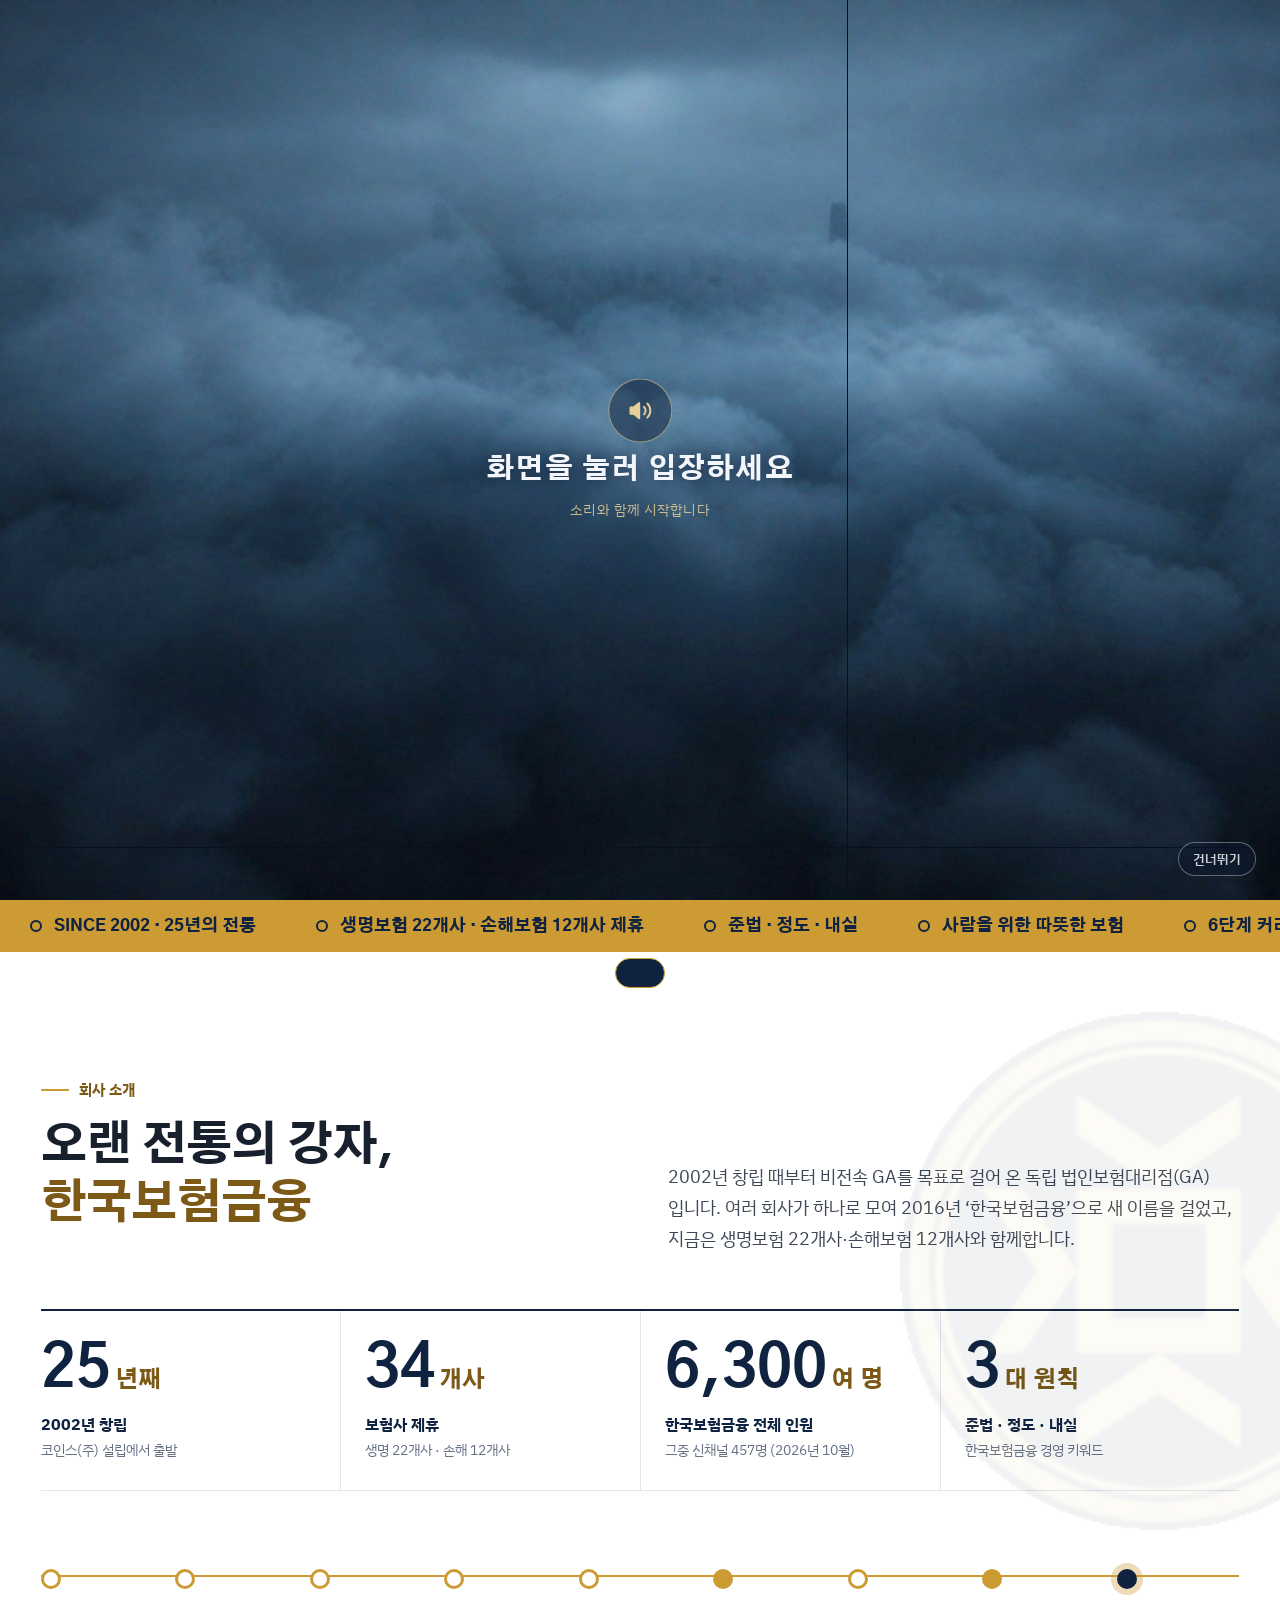
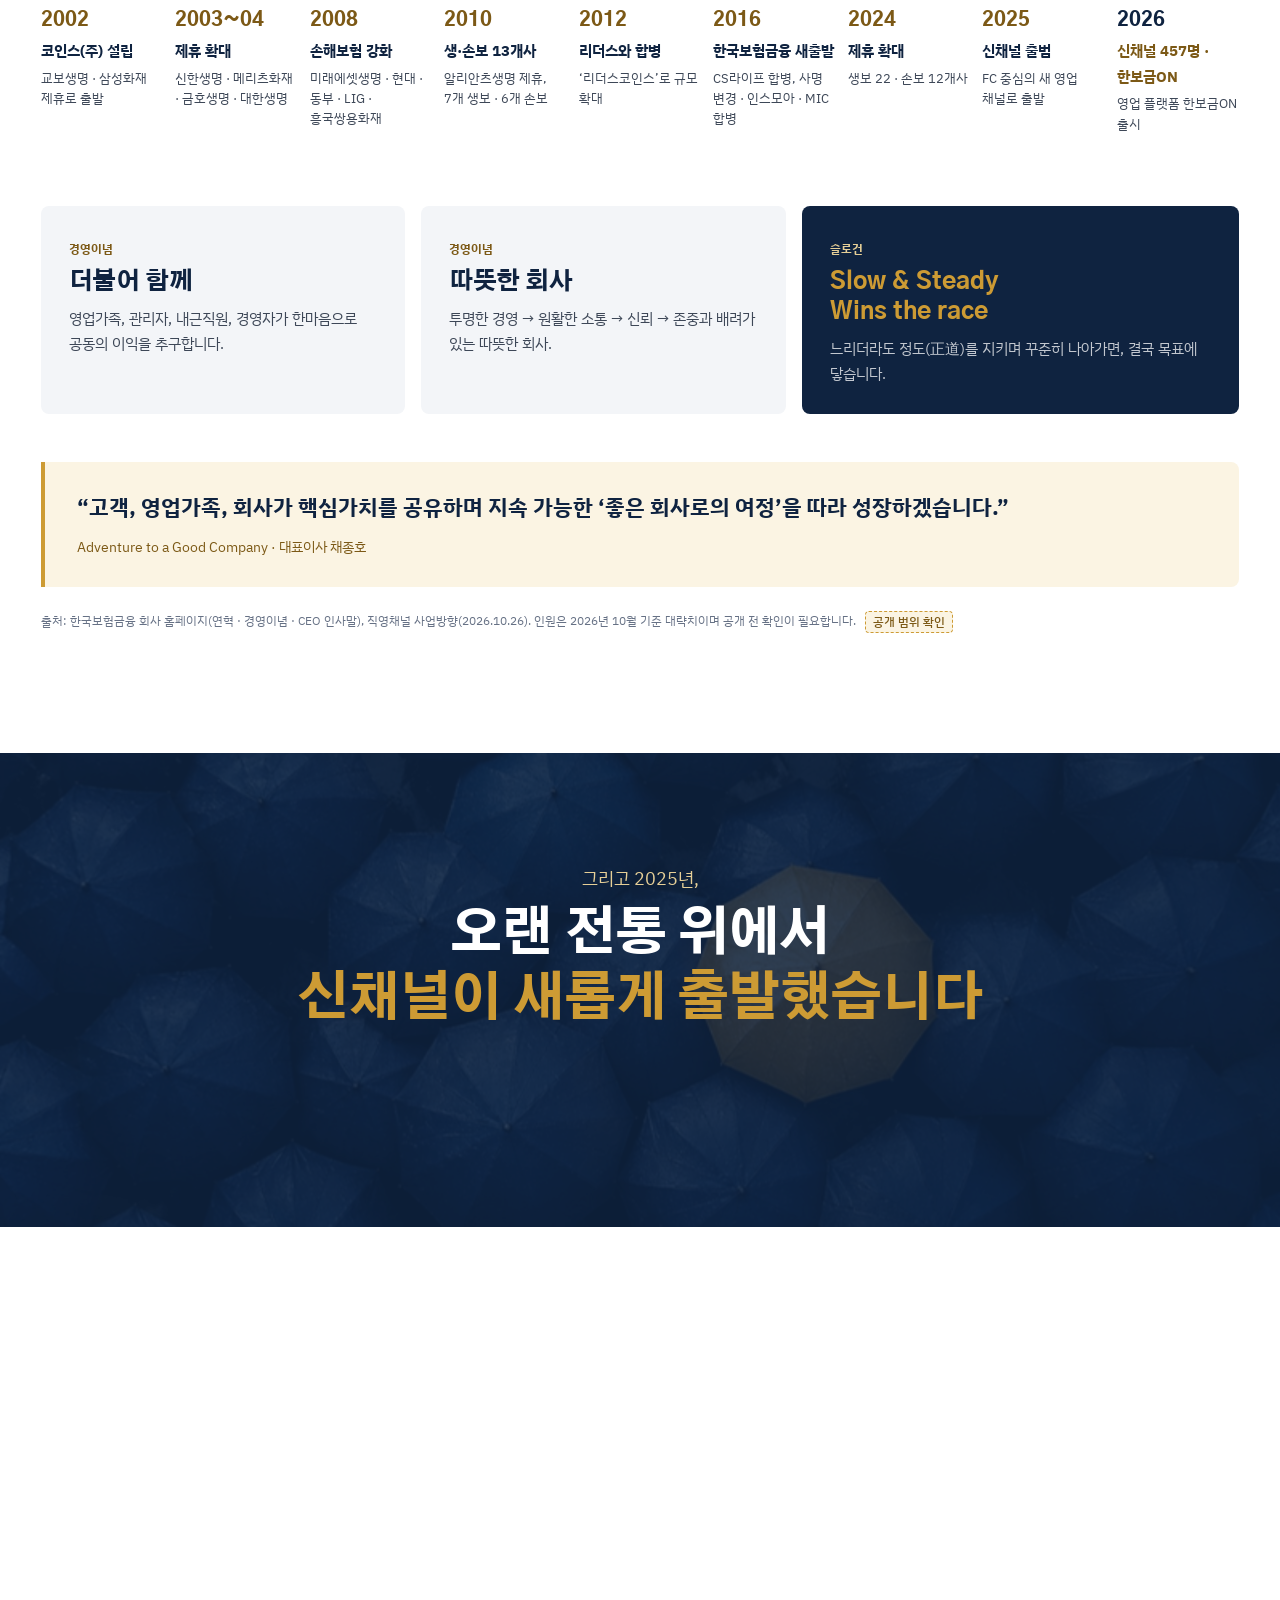
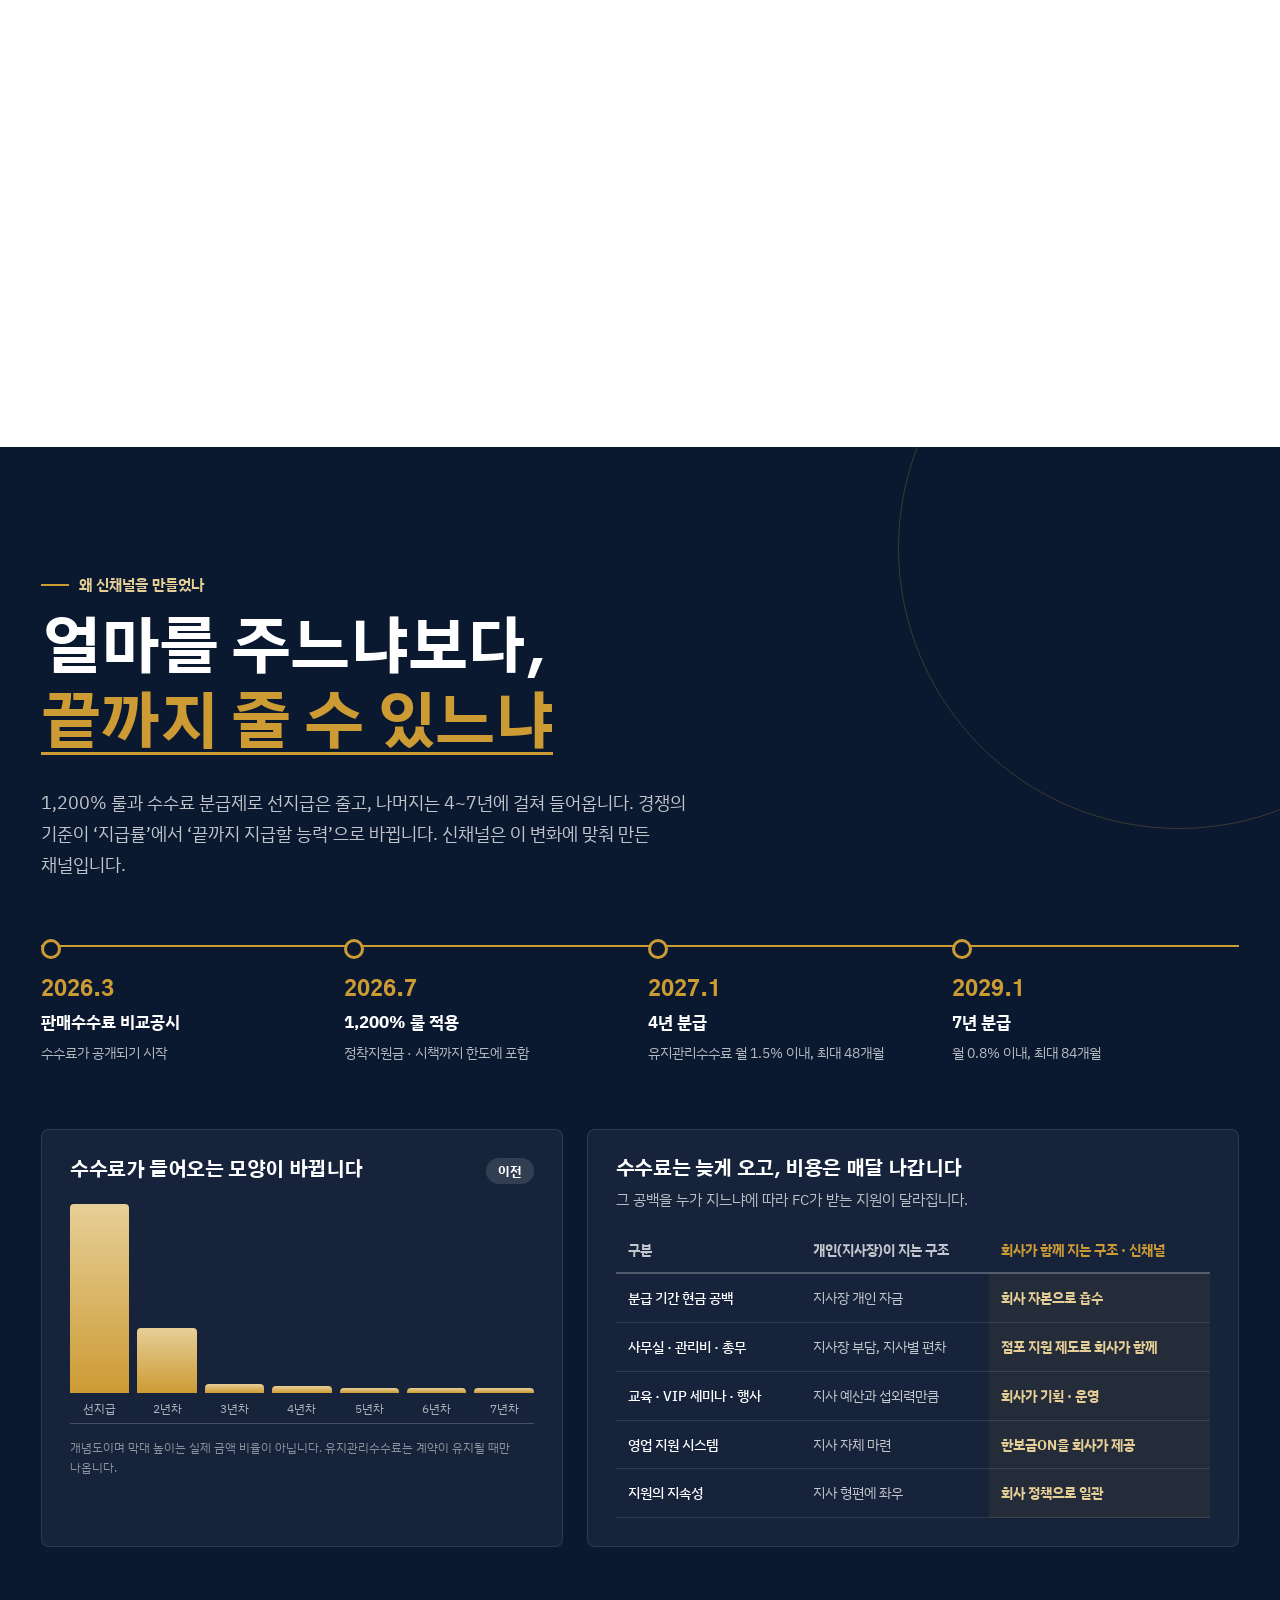
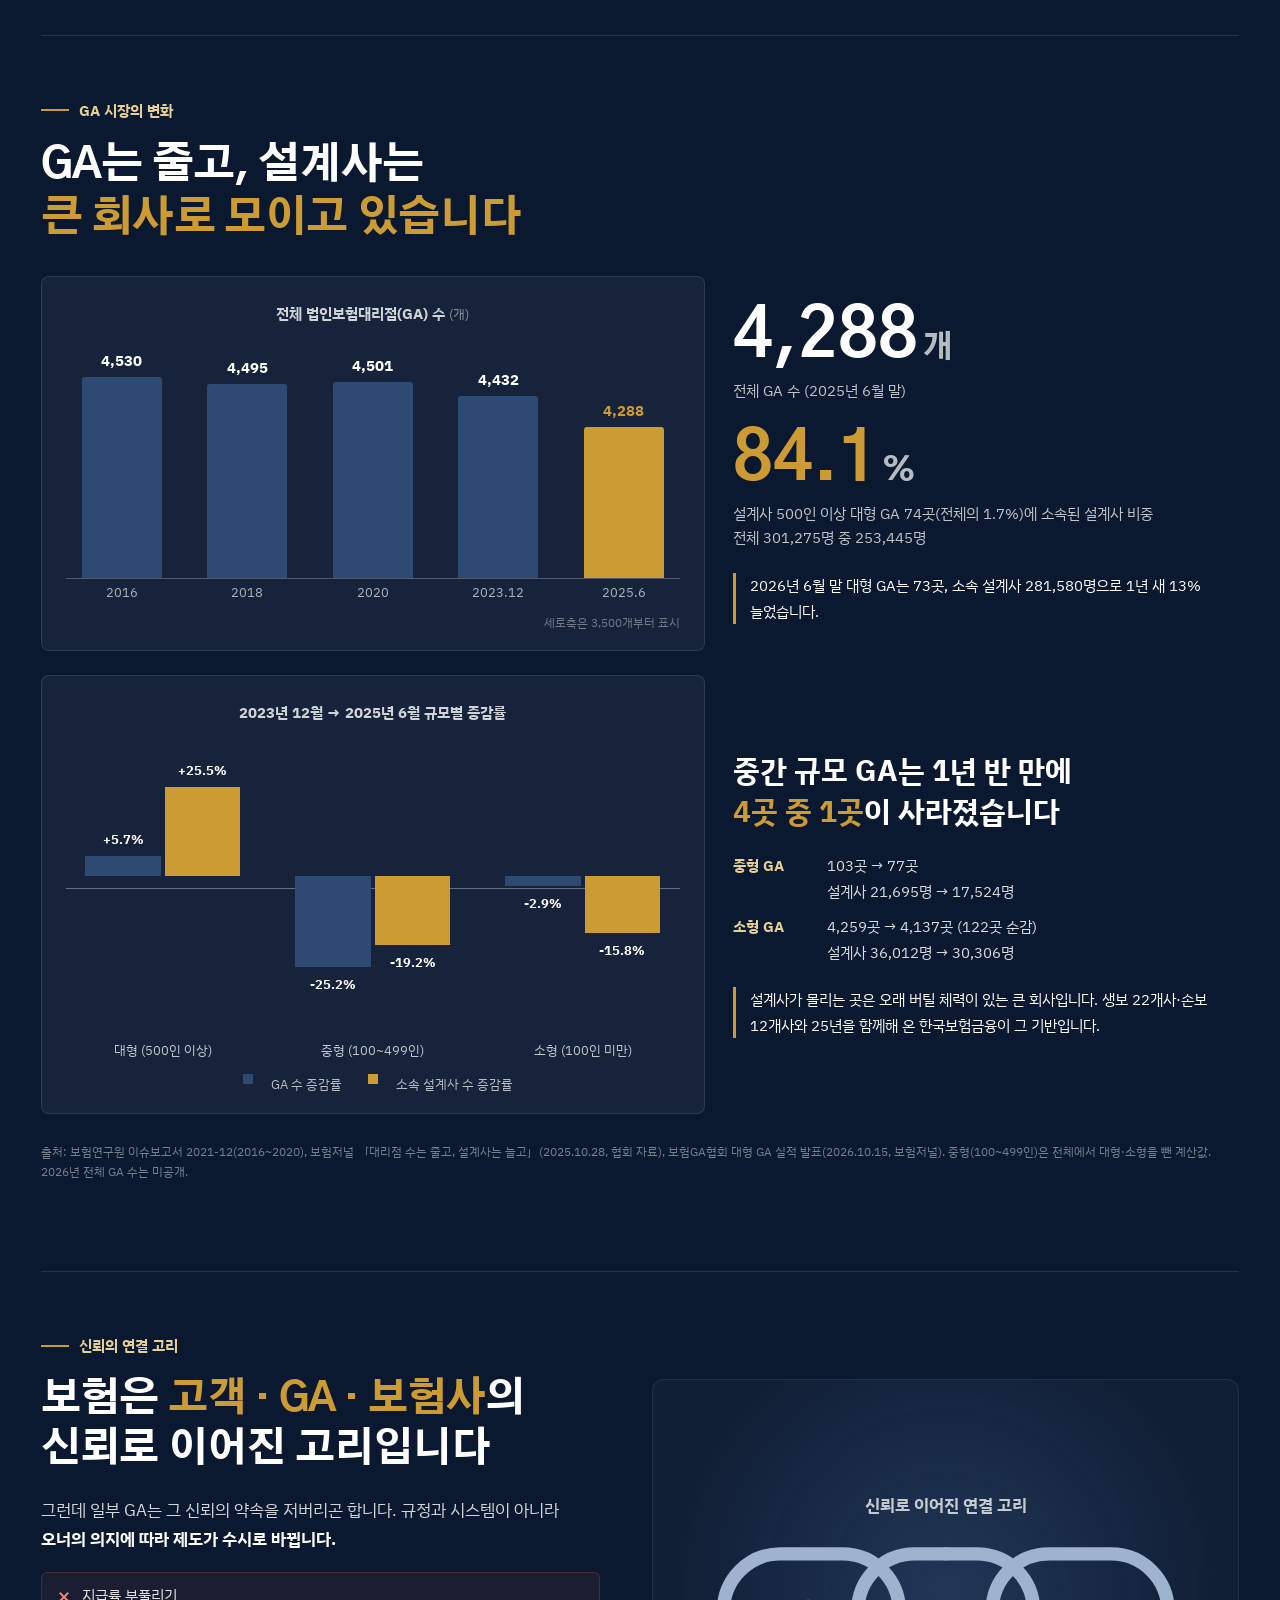
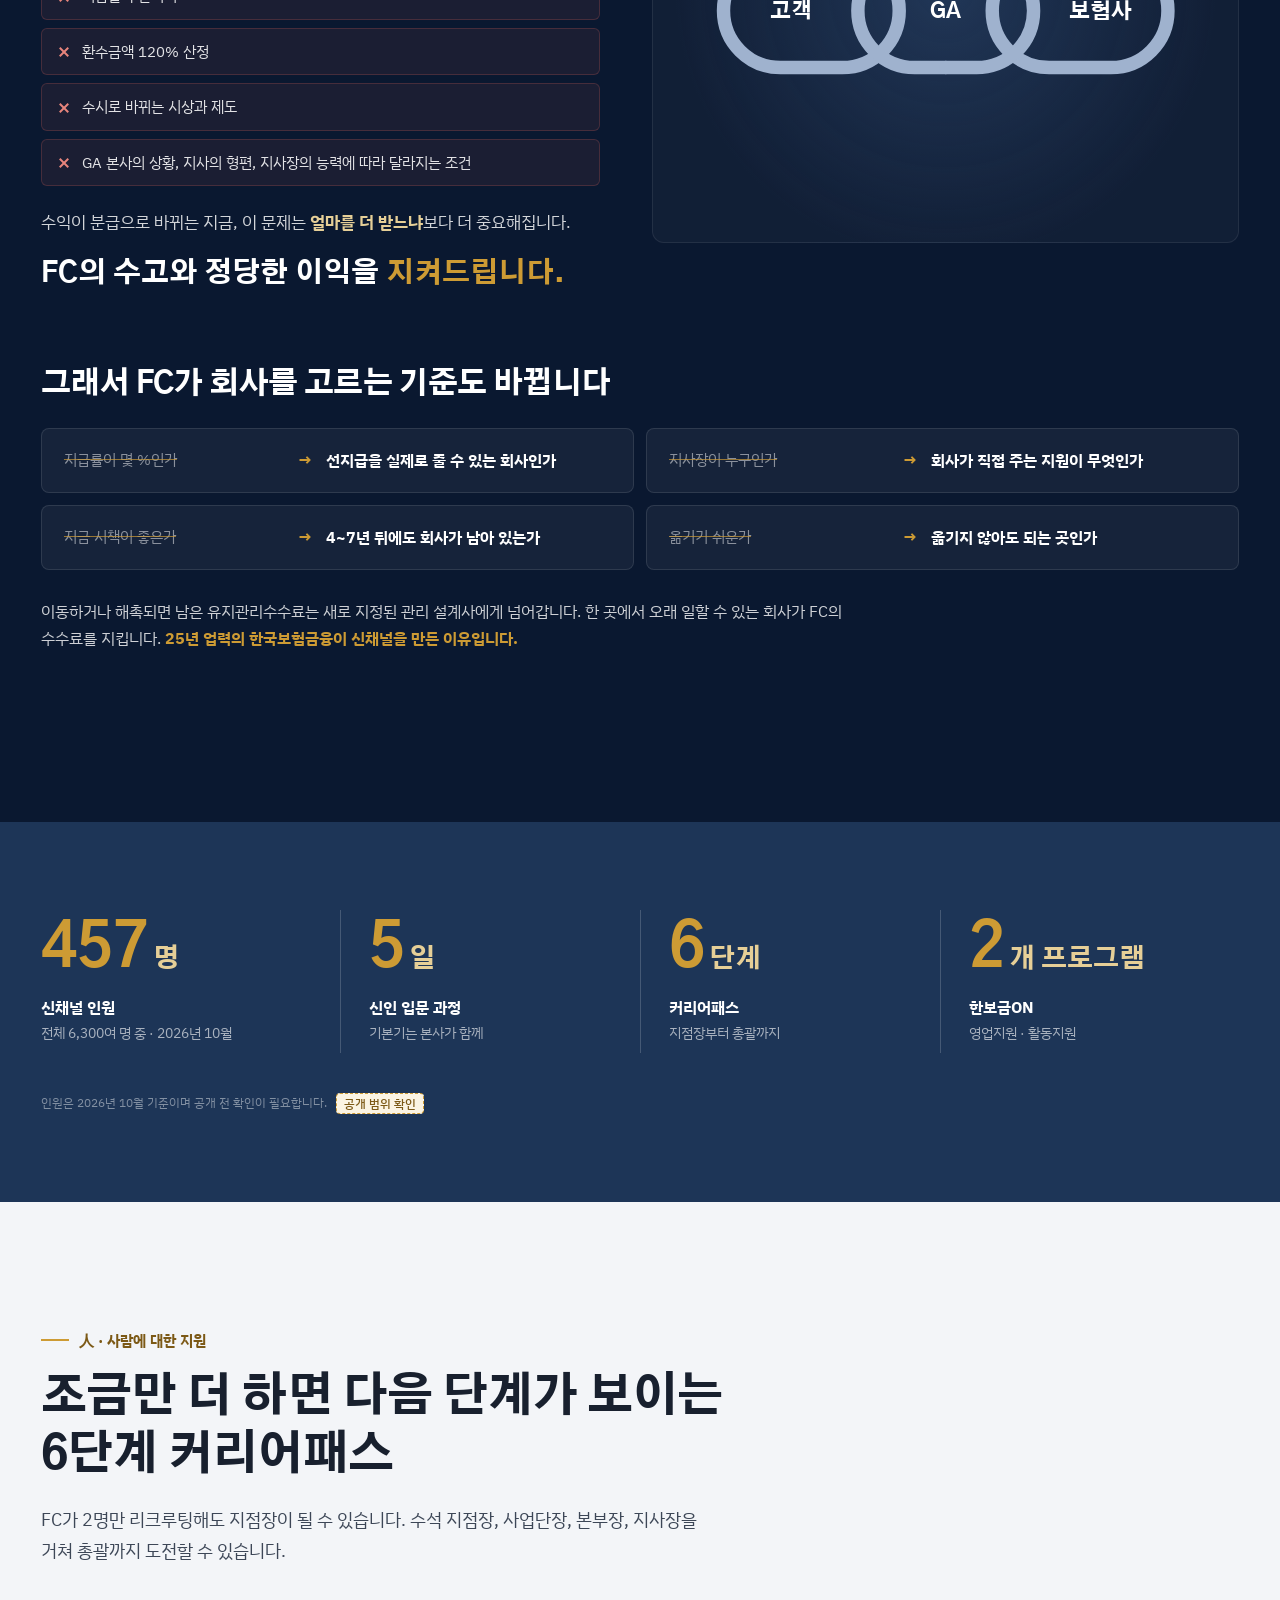
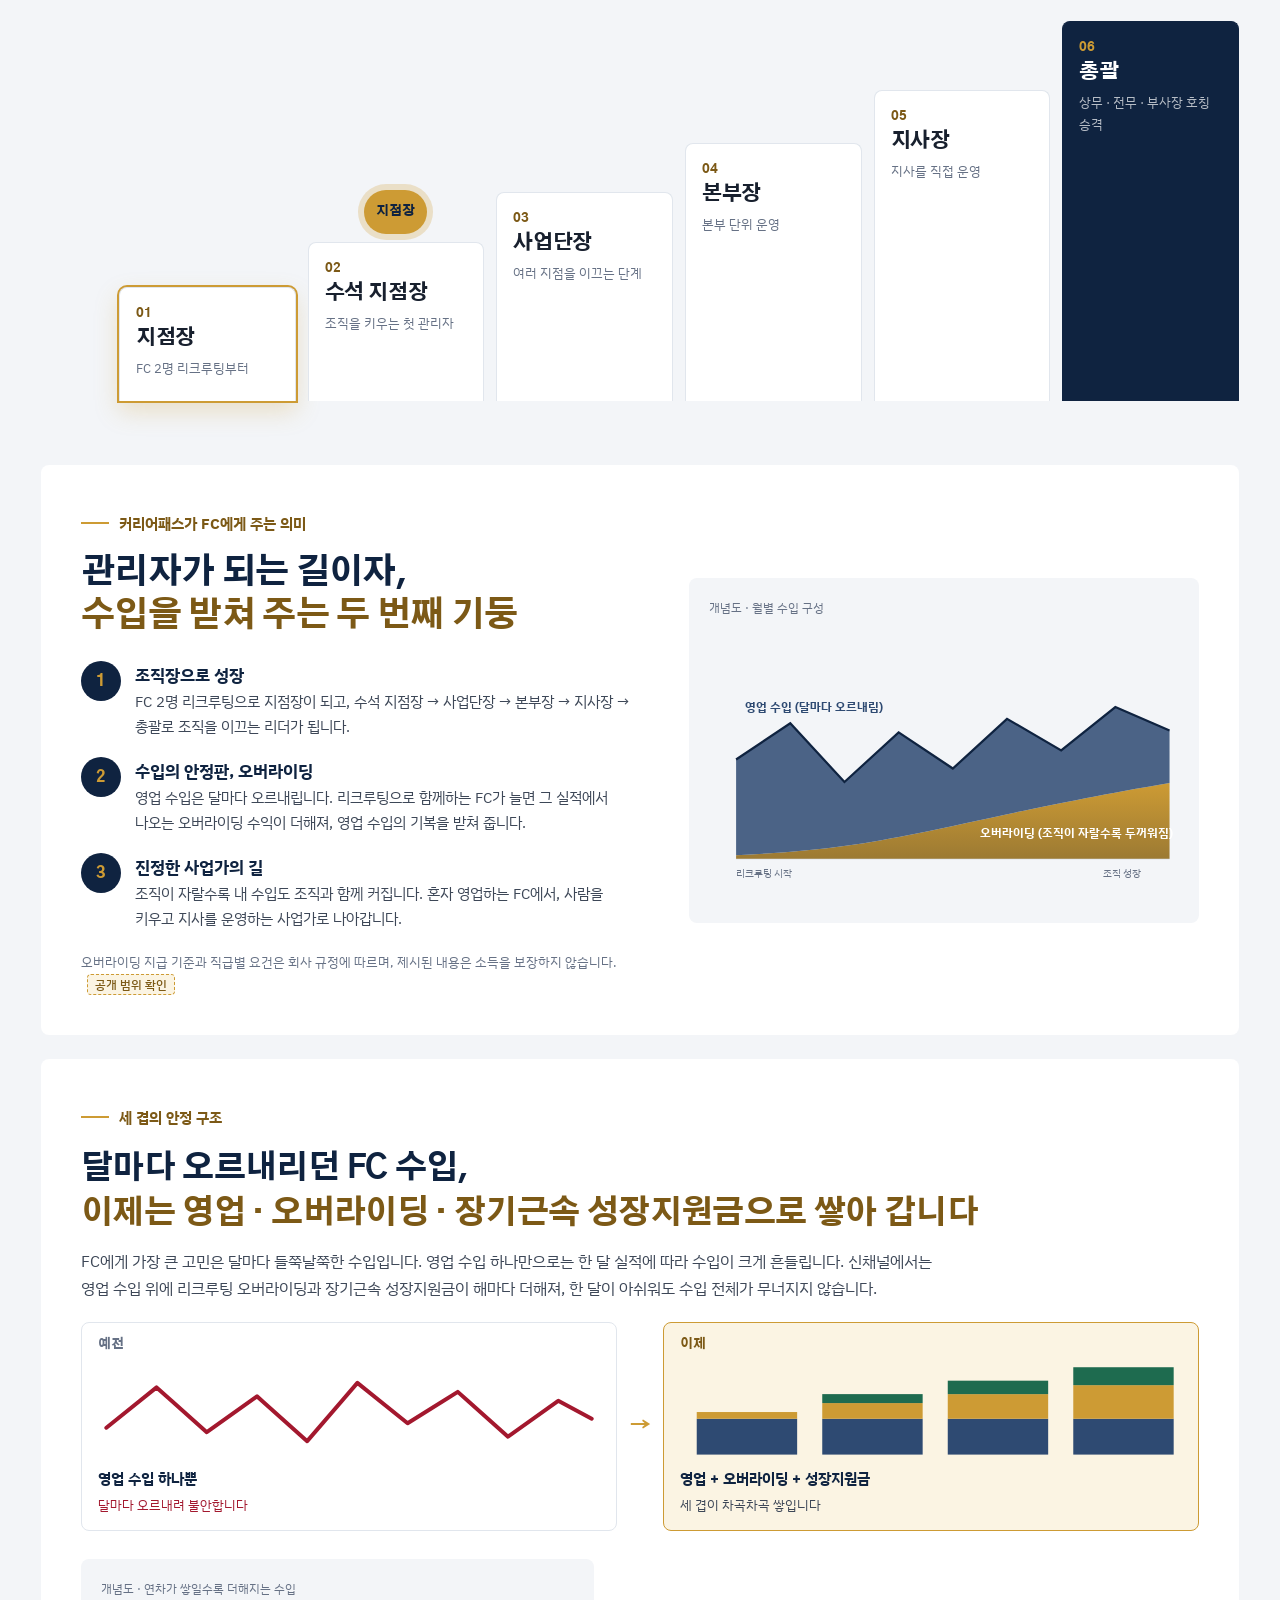
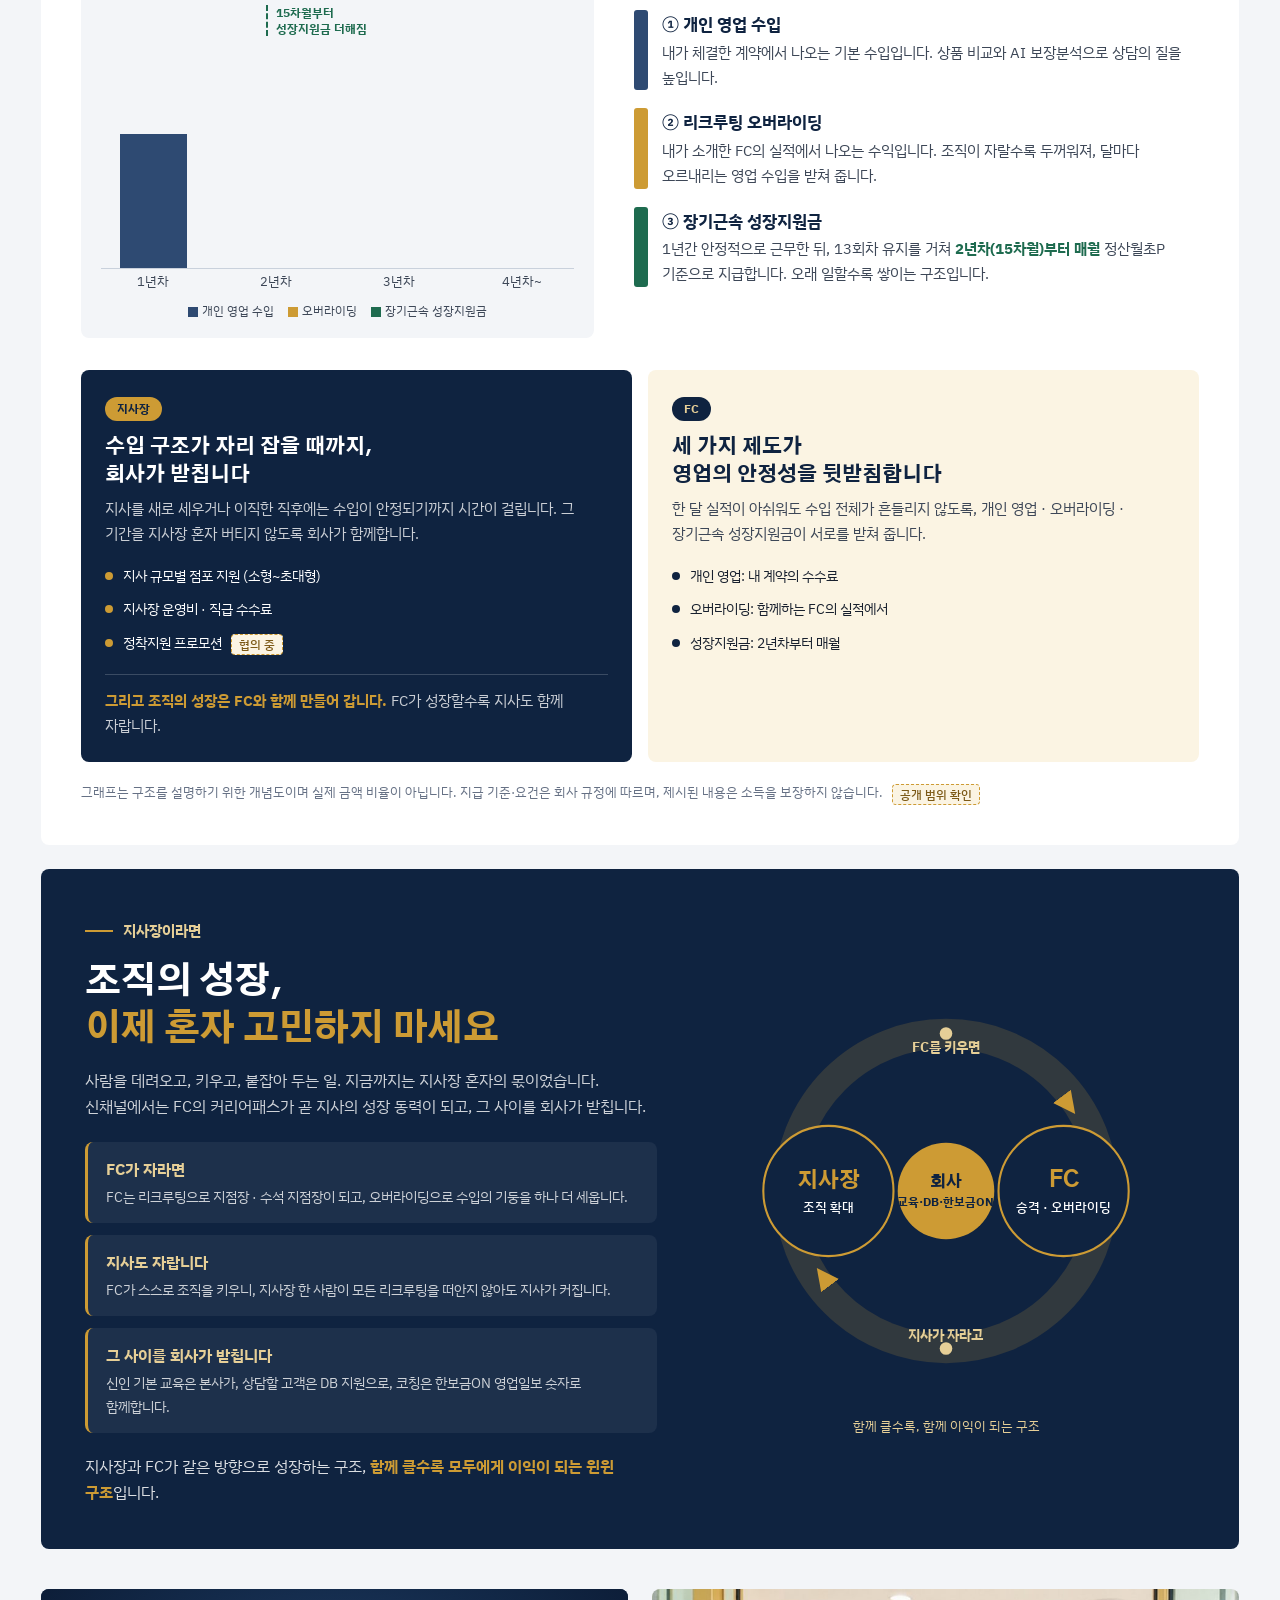
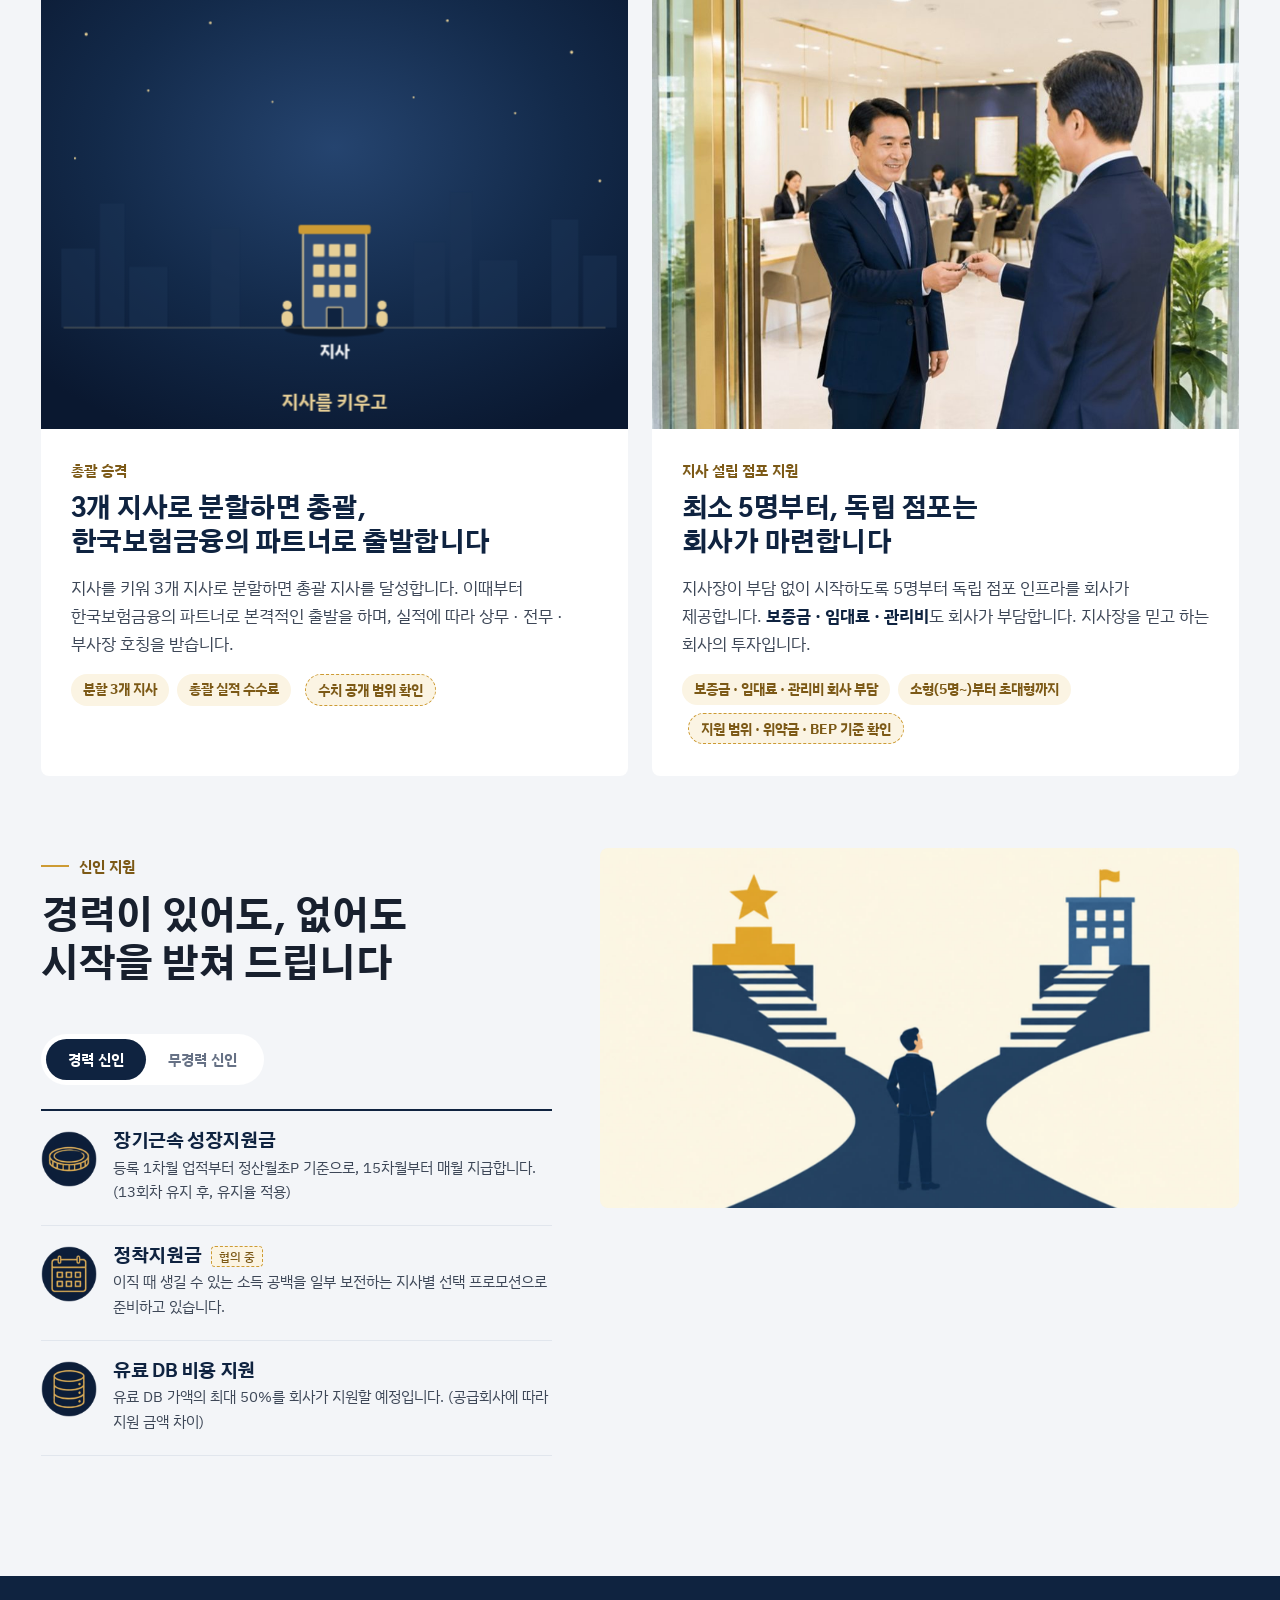
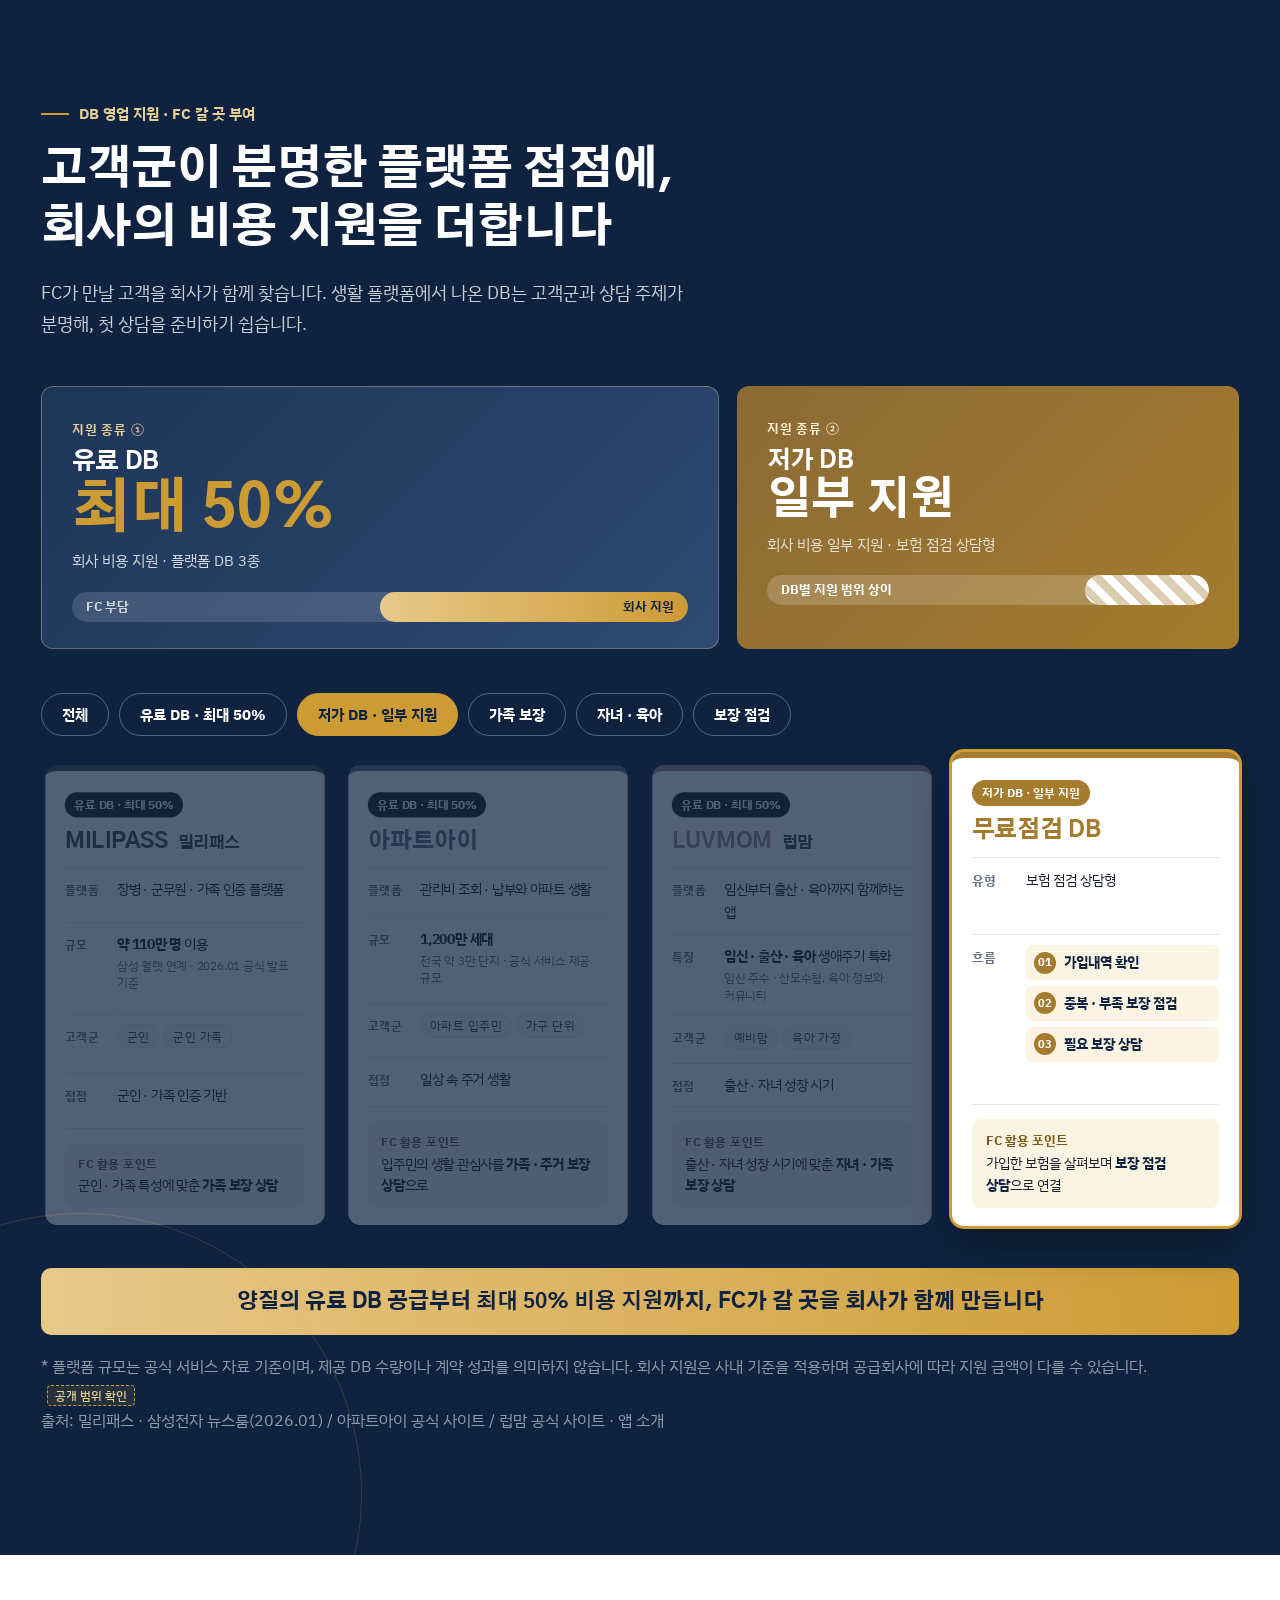
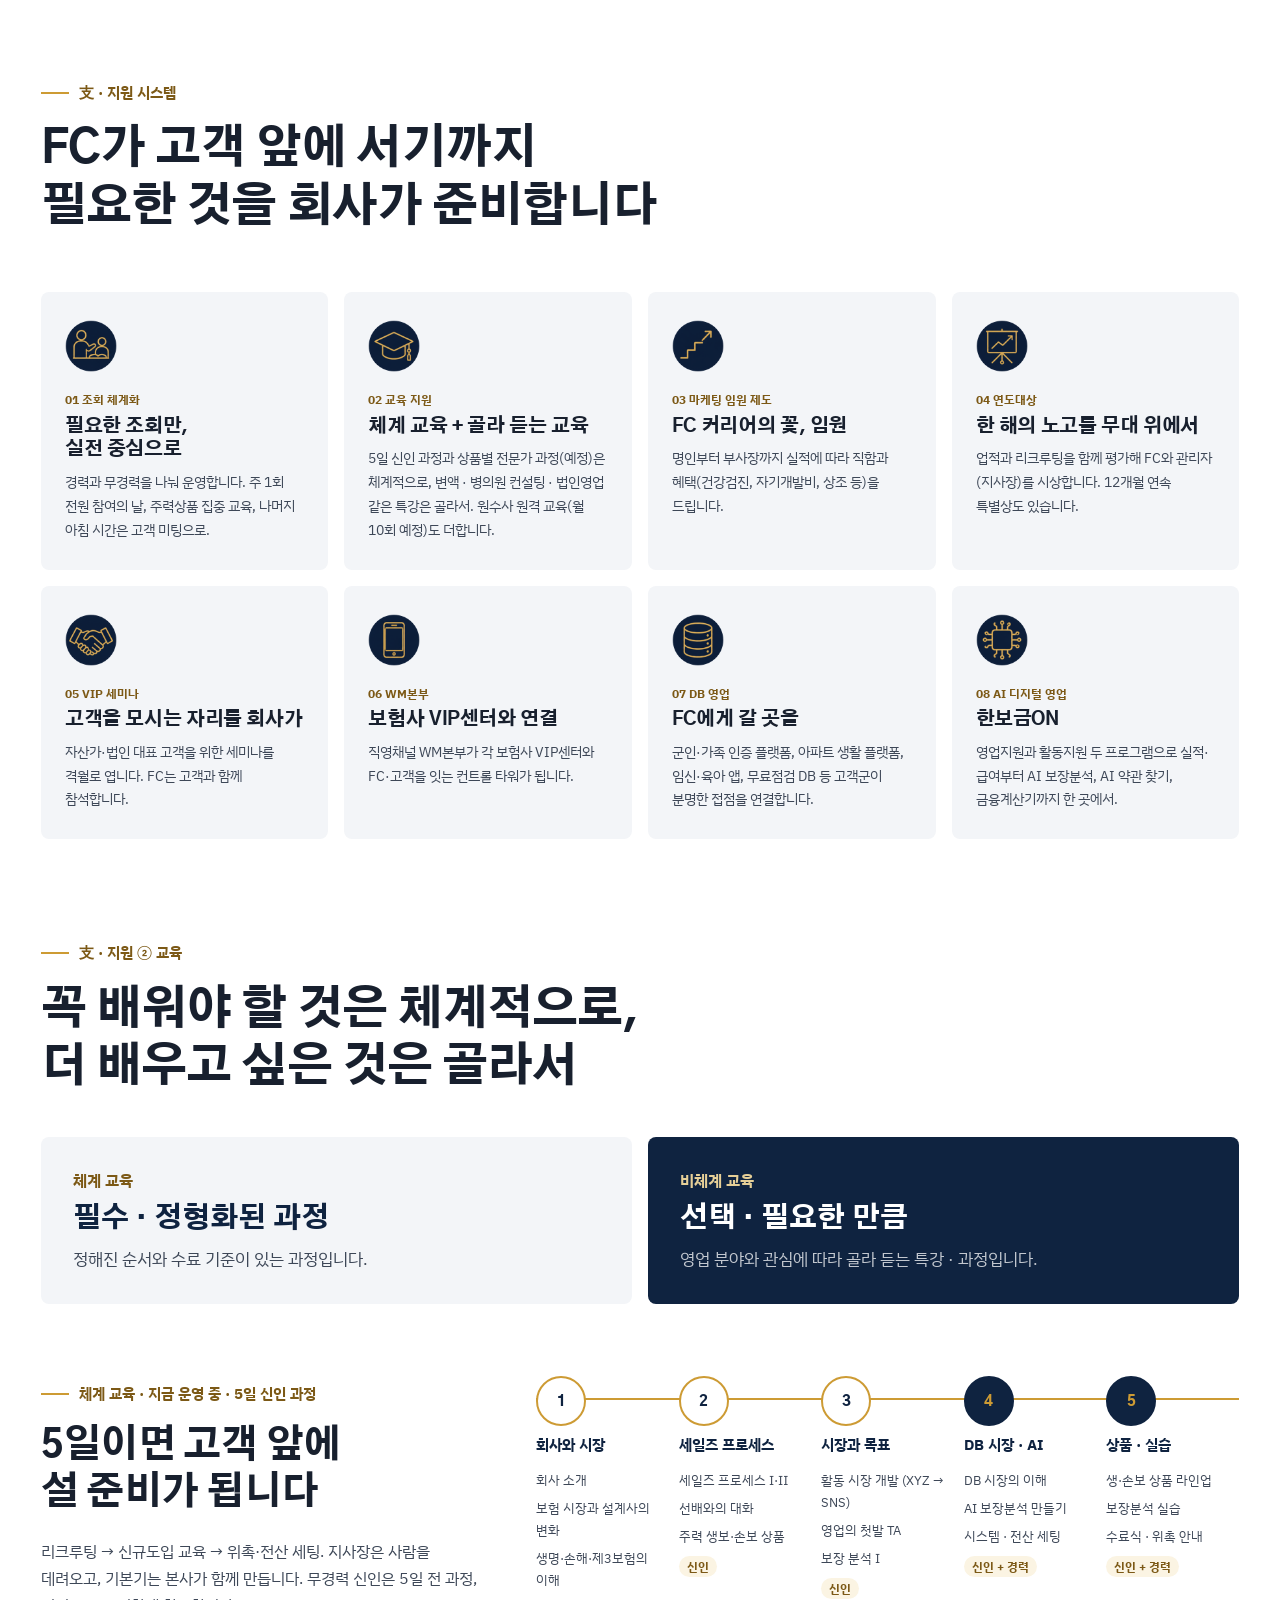
==== commit 59390e01: "일산지사: 실제 사진 7장으로 지사 공간 갤러리 갱신 Co-Authored-By: Claude Opus 5.5 <noreply@anthropic.com> Claude-Session" ====
--- a/index.html
+++ b/index.html
@@ -2,7 +2,7 @@
 <html lang="ko">
 <head>
 <meta charset="utf-8">
-<script>/* 최신 확인: 올린 뒤 브라우저가 옛 화면을 보여 주면 스스로 최신으로 다시 엽니다 */(function(){var B="20261105173539",p=location.protocol;if(p!=="http:"&&p!=="https:")return;var R=(/\/(v2|r2)\//.test(location.pathname)?"../":"")+"build.txt";function chk(){if(!window.fetch)return;fetch(R+"?t="+Date.now(),{cache:"no-store"}).then(function(r){return r.ok?r.text():""}).then(function(t){t=(t||"").trim();if(!/^\d{14}$/.test(t)||t<=B)return;var q=new URLSearchParams(location.search);if(q.get("b")===t)return;q.set("b",t);location.replace(location.pathname+"?"+q.toString()+location.hash);}).catch(function(){});}chk();document.addEventListener("visibilitychange",function(){if(!document.hidden)chk();});})();</script>
+<script>/* 최신 확인: 올린 뒤 브라우저가 옛 화면을 보여 주면 스스로 최신으로 다시 엽니다 */(function(){var B="20261105174827",p=location.protocol;if(p!=="http:"&&p!=="https:")return;var R=(/\/(v2|r2)\//.test(location.pathname)?"../":"")+"build.txt";function chk(){if(!window.fetch)return;fetch(R+"?t="+Date.now(),{cache:"no-store"}).then(function(r){return r.ok?r.text():""}).then(function(t){t=(t||"").trim();if(!/^\d{14}$/.test(t)||t<=B)return;var q=new URLSearchParams(location.search);if(q.get("b")===t)return;q.set("b",t);location.replace(location.pathname+"?"+q.toString()+location.hash);}).catch(function(){});}chk();document.addEventListener("visibilitychange",function(){if(!document.hidden)chk();});})();</script>
 <meta name="viewport" content="width=device-width, initial-scale=1">
 <title>한국보험금융 신채널</title>
 <meta name="description" content="사람(人)을 지원(支)하는 회사, 한국보험금융 신채널. 커리어패스, 신인 지원, 교육, 영업 플랫폼 한보금ON, 모집 안내.">
@@ -2485,12 +2485,12 @@
 /* 간편 지원: 아직 접수처가 연결되지 않아 안내만 띄움 */
 function applyForm(e){e.preventDefault();var t=document.getElementById('toast');t.textContent='초안 화면입니다. 접수처(구글 폼 등)를 연결하면 실제로 신청됩니다.';t.classList.add('show');setTimeout(function(){t.classList.remove('show')},3500);return false;}
 </script>
-<script src="js/sound.js?b=20261105173539"></script>
-<script src="js/branches.js?b=20261105173539"></script>
-<script src="js/korea-map.js?b=20261105173539"></script>
-<script src="js/kmap.js?b=20261105173539"></script>
-<script src="js/reveal-lib.js?b=20261105173539"></script>
-<script src="js/present.js?b=20261105173539"></script>
+<script src="js/sound.js?b=20261105174827"></script>
+<script src="js/branches.js?b=20261105174827"></script>
+<script src="js/korea-map.js?b=20261105174827"></script>
+<script src="js/kmap.js?b=20261105174827"></script>
+<script src="js/reveal-lib.js?b=20261105174827"></script>
+<script src="js/present.js?b=20261105174827"></script>
 <script>
 /* 당신 곁에 한국보험금융: 지도 2개 + 지사 카드 (카드 ↔ 지도 점 함께 강조) */
 (function(){
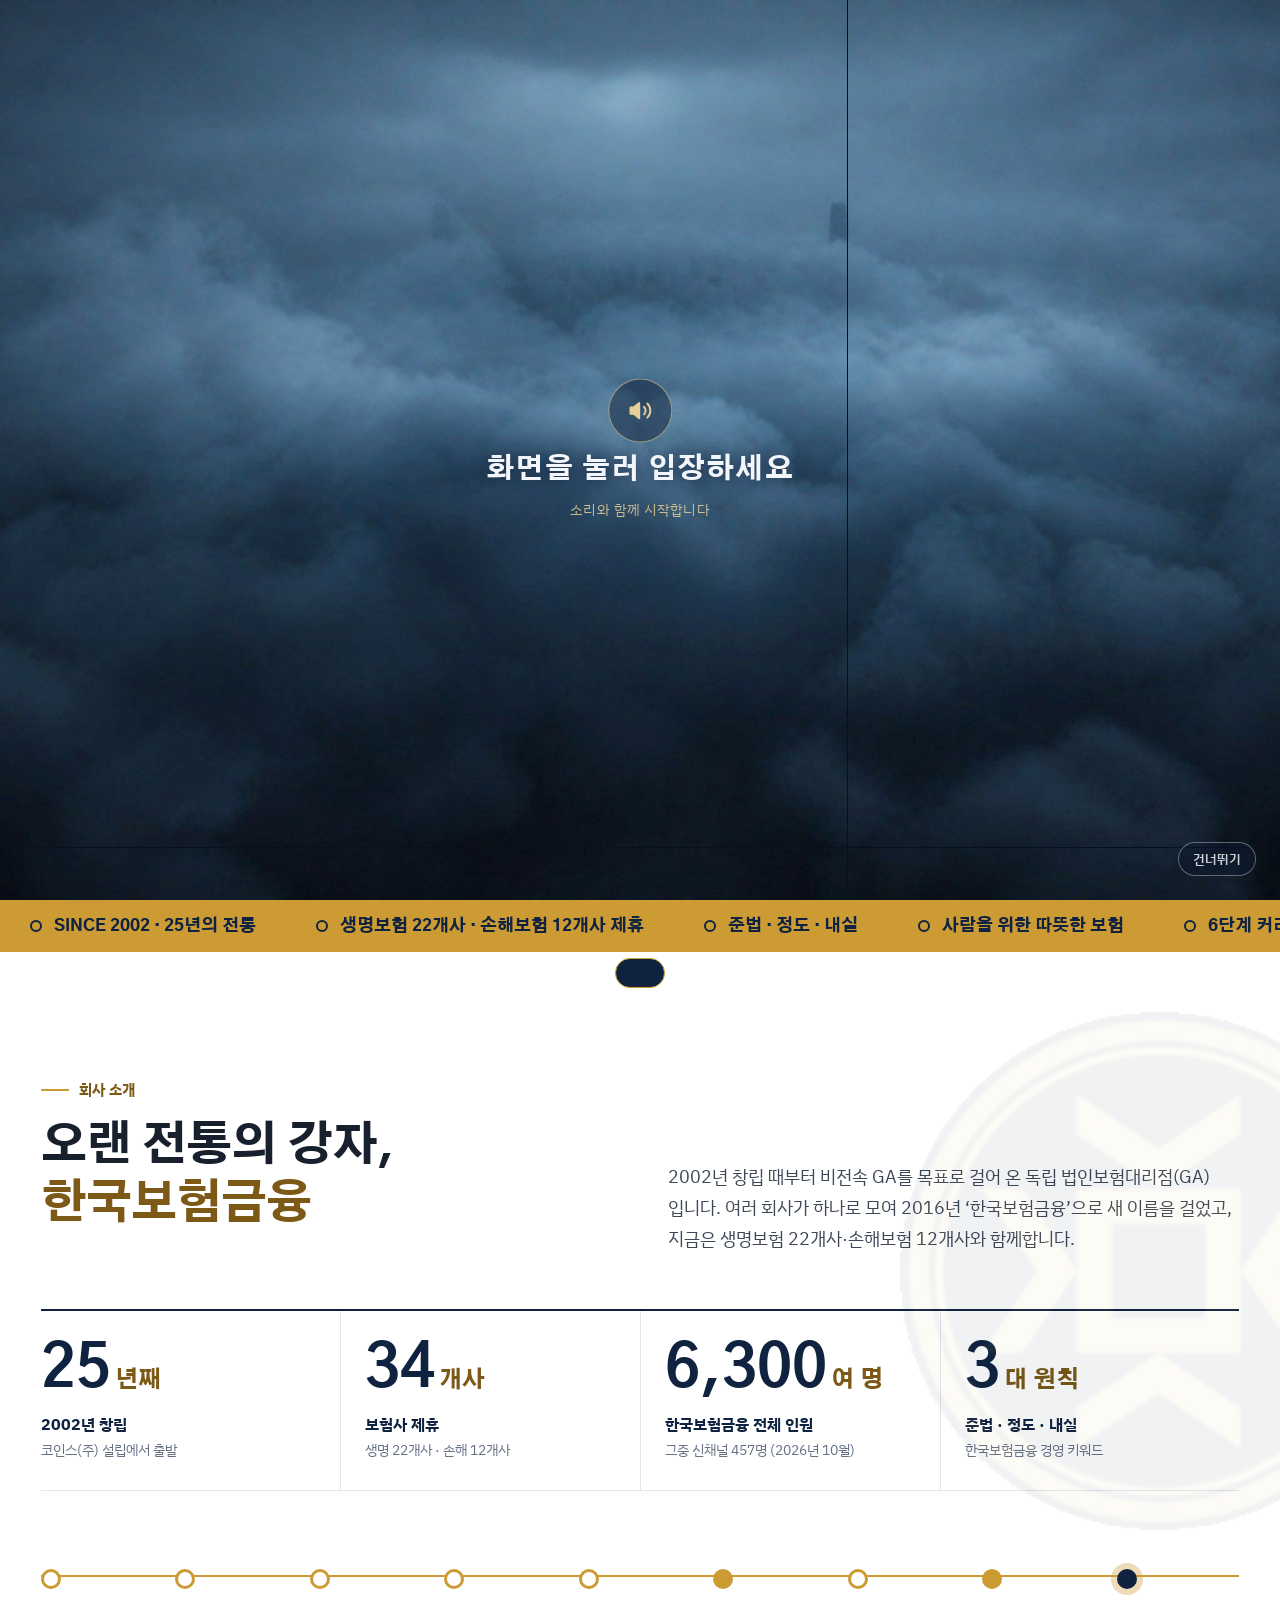
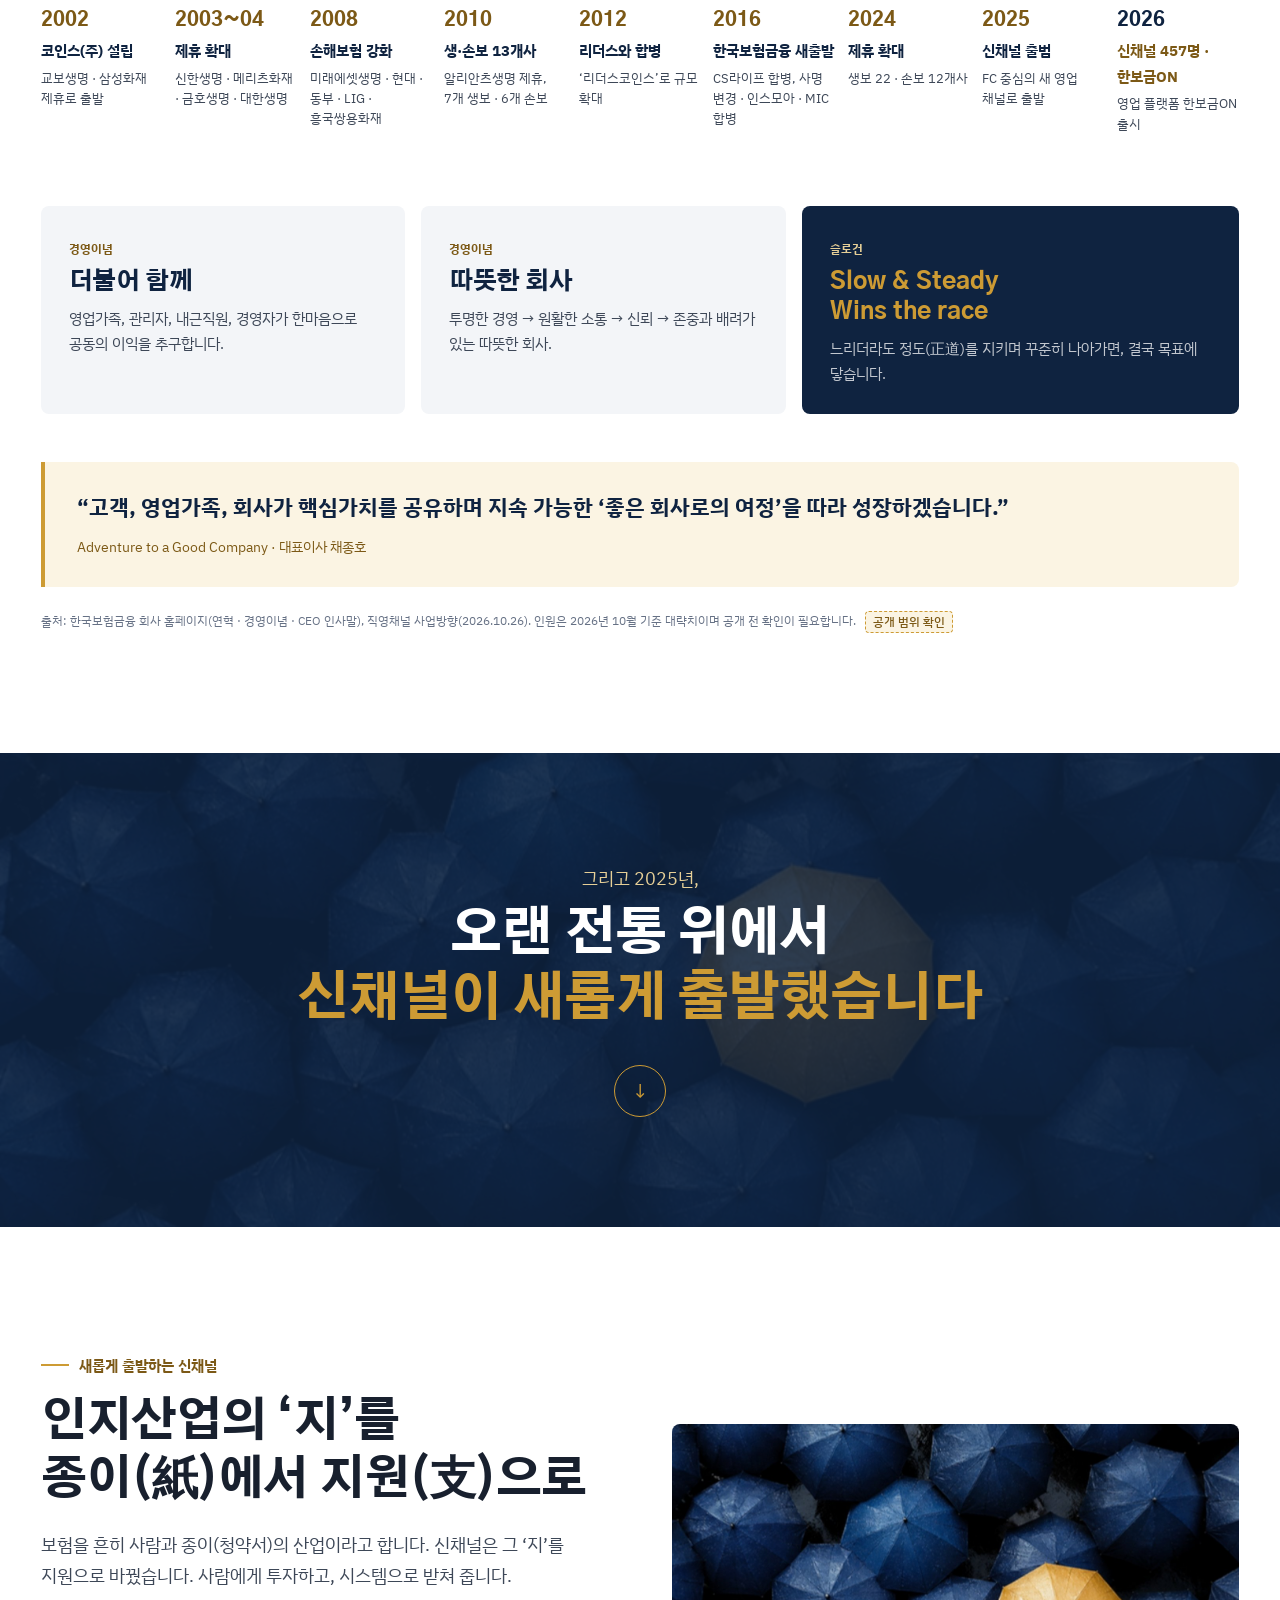
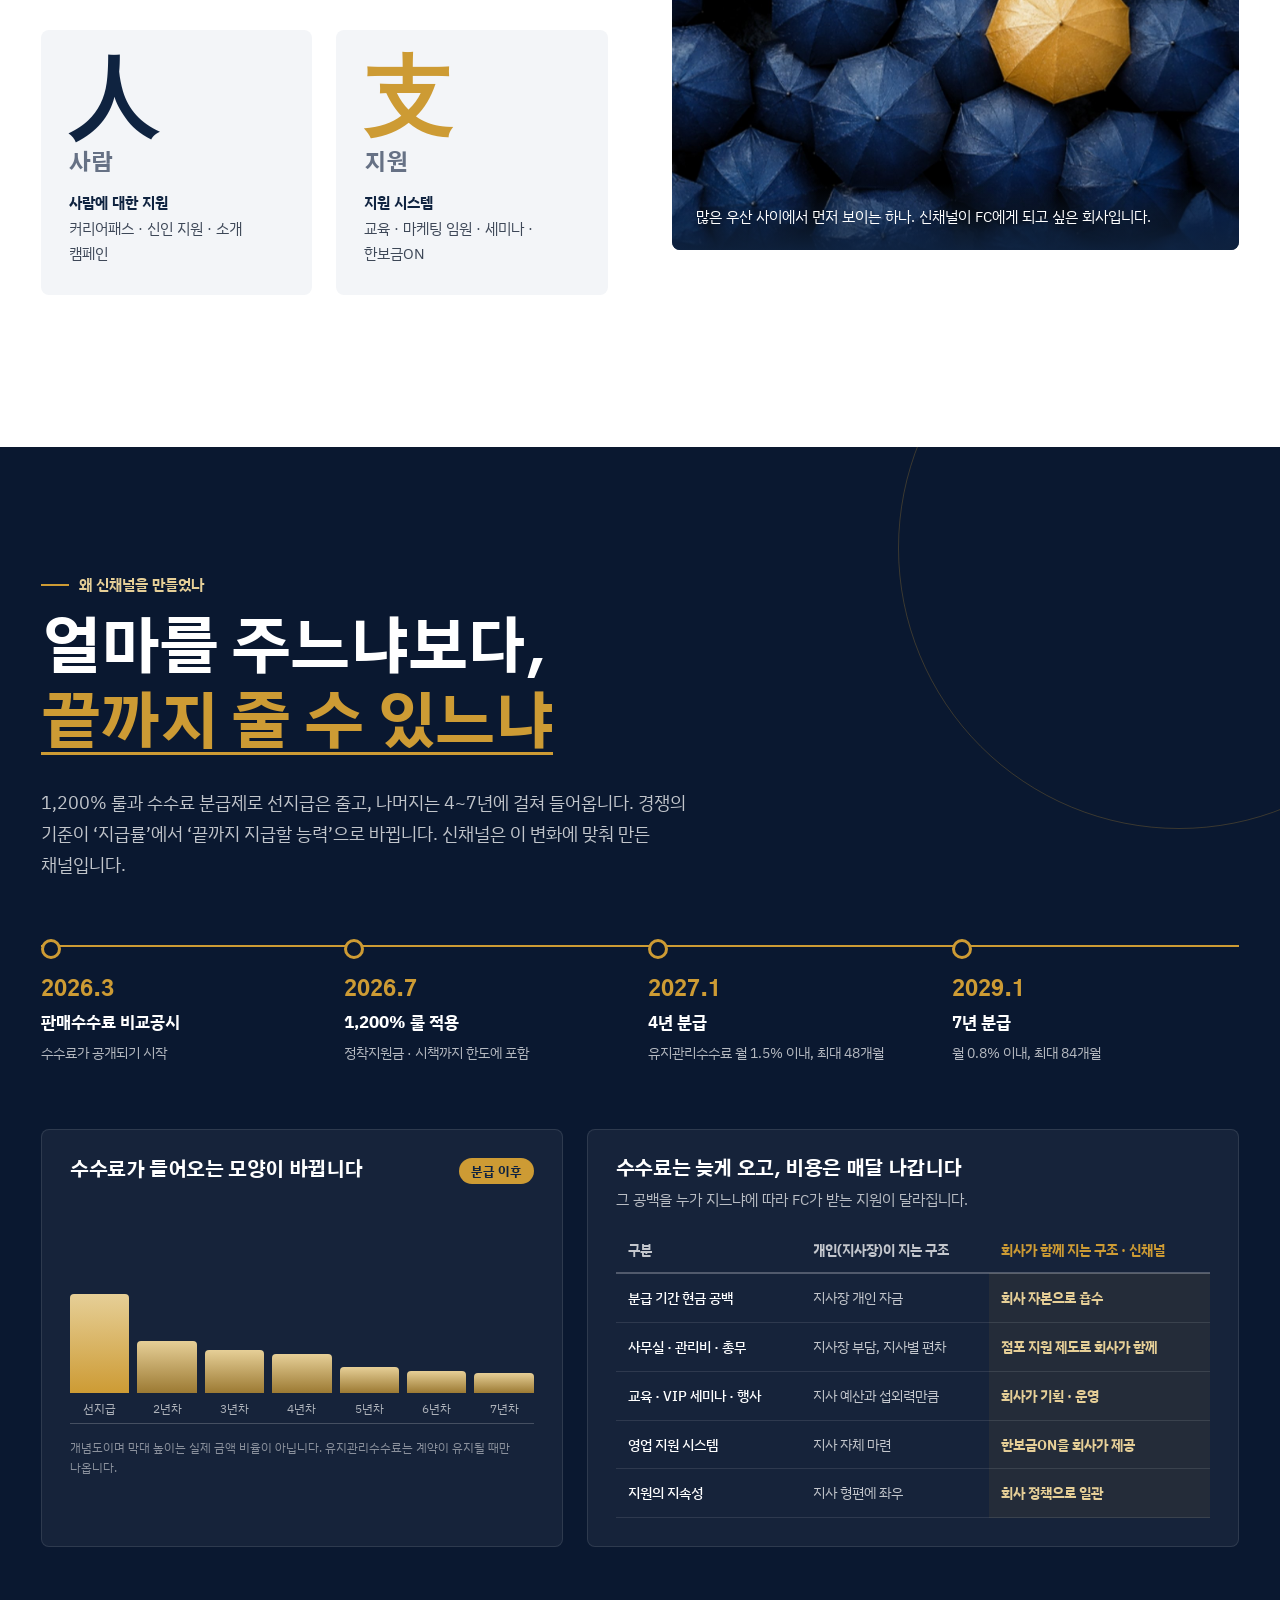
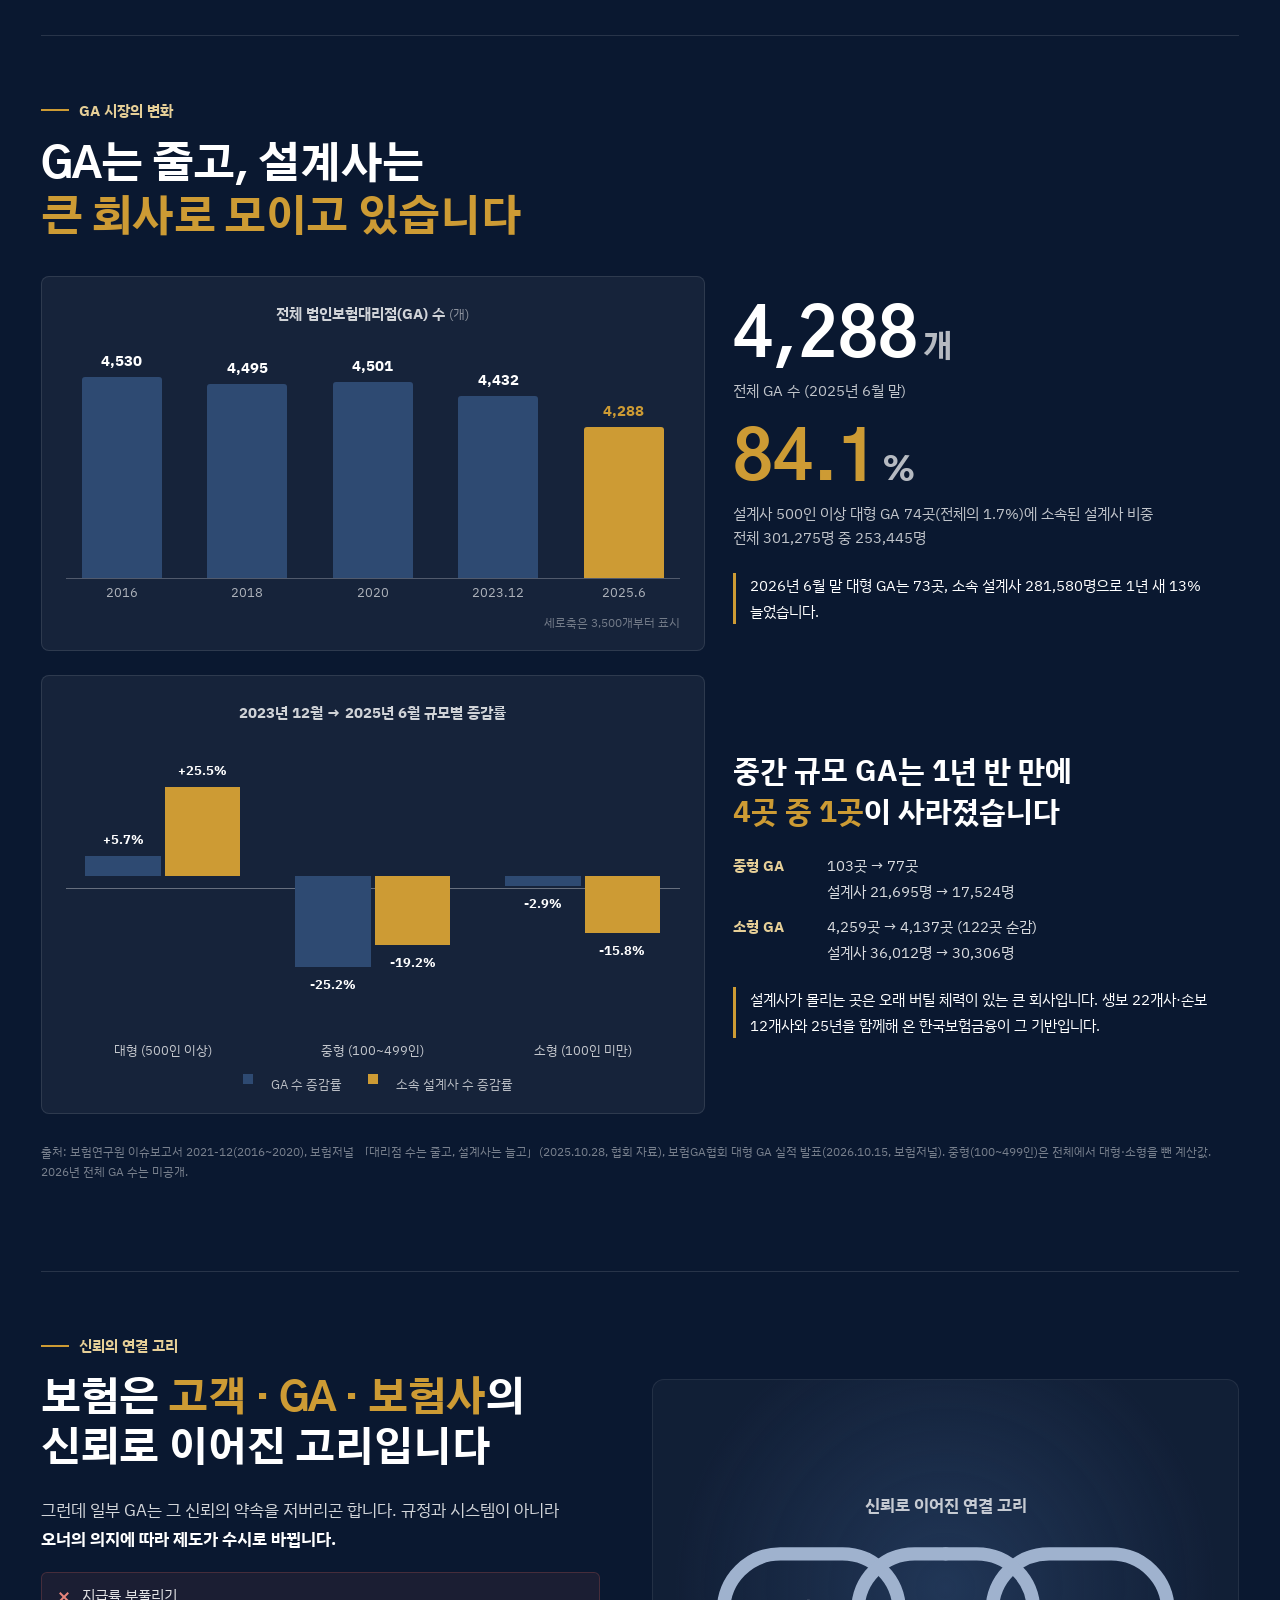
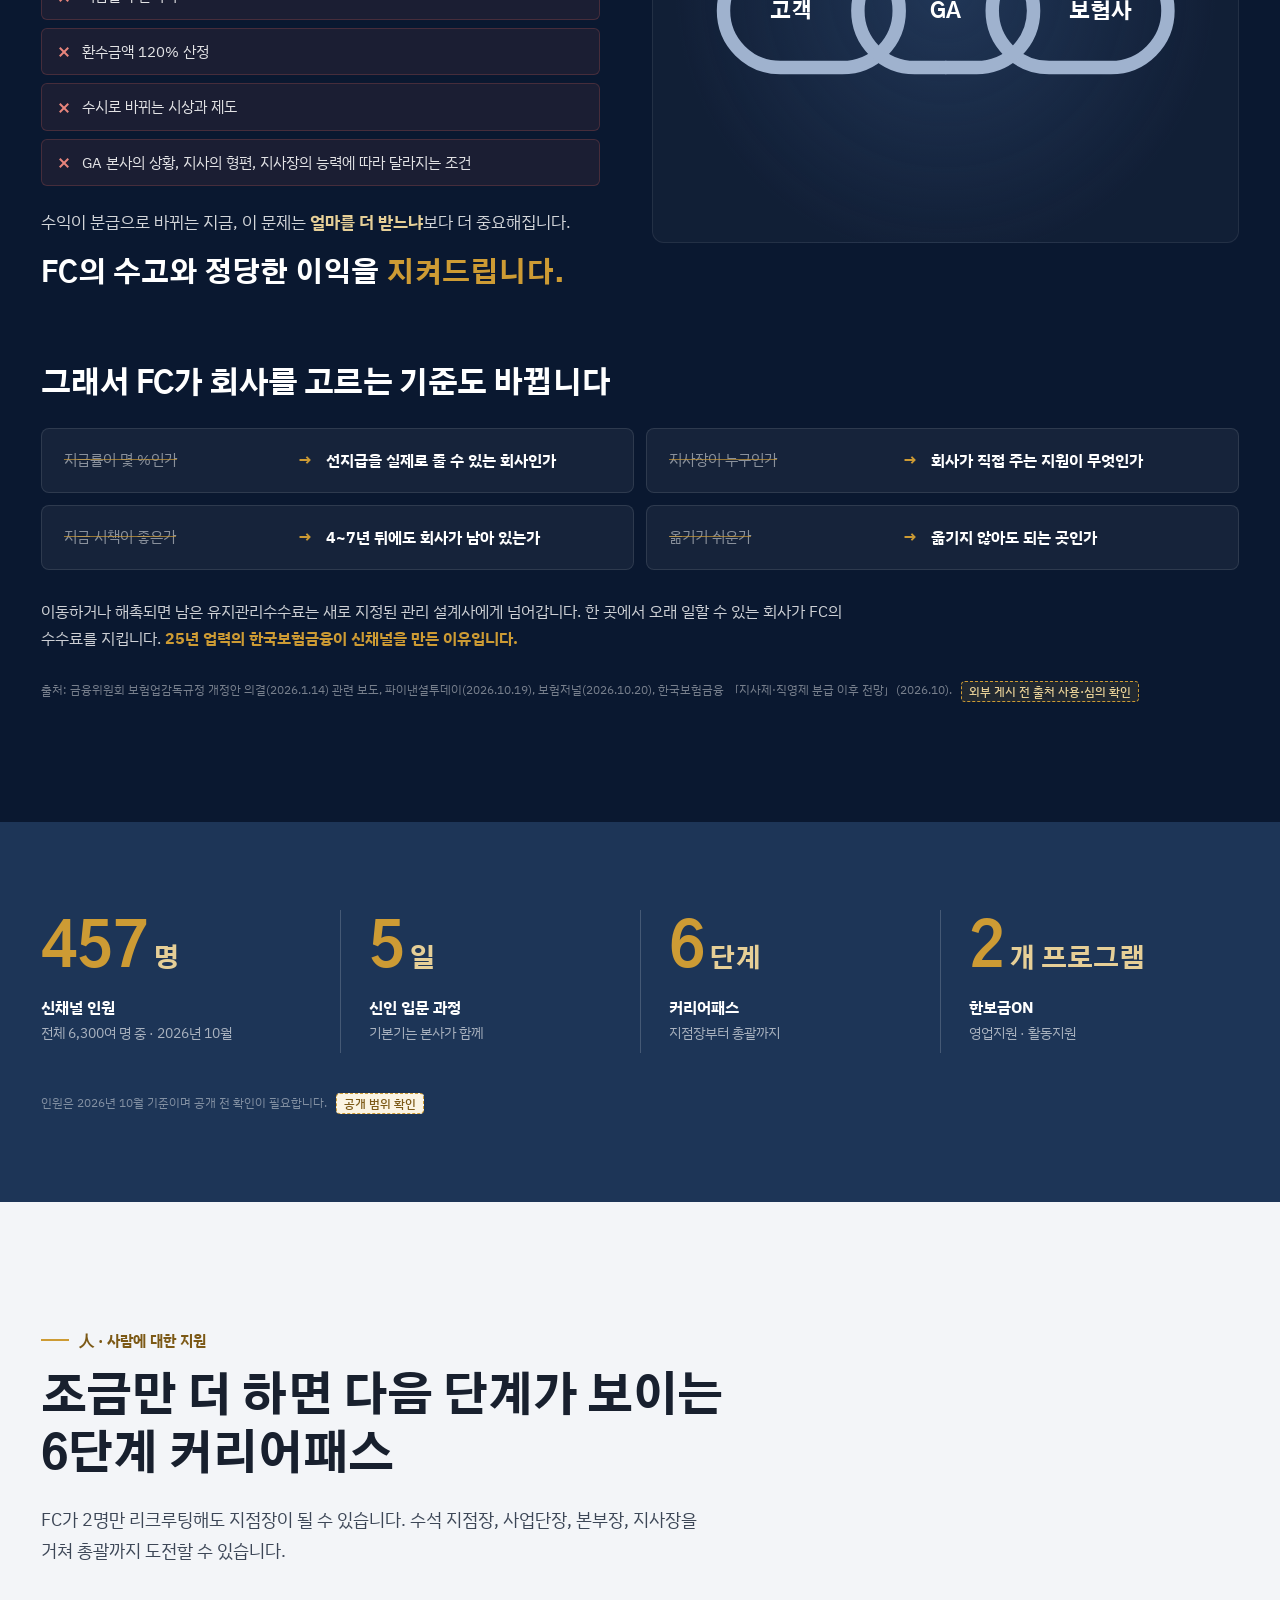
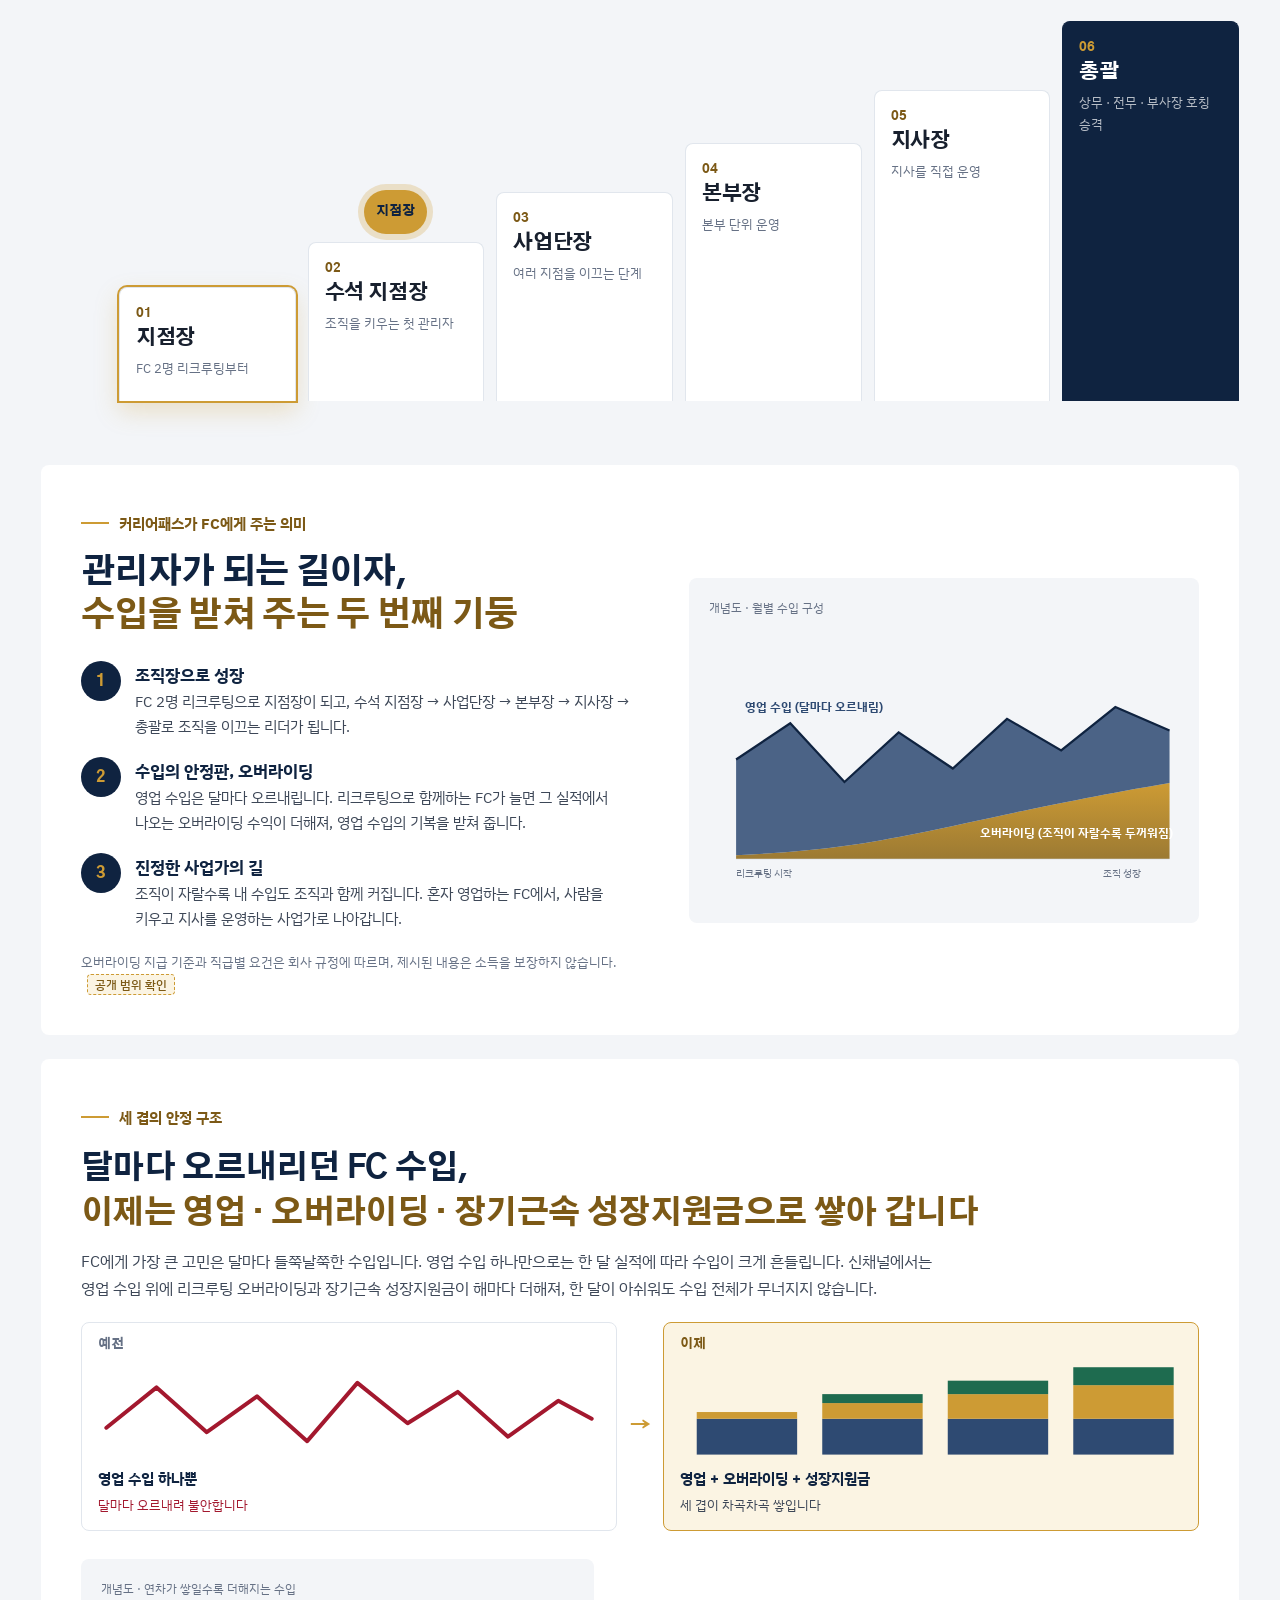
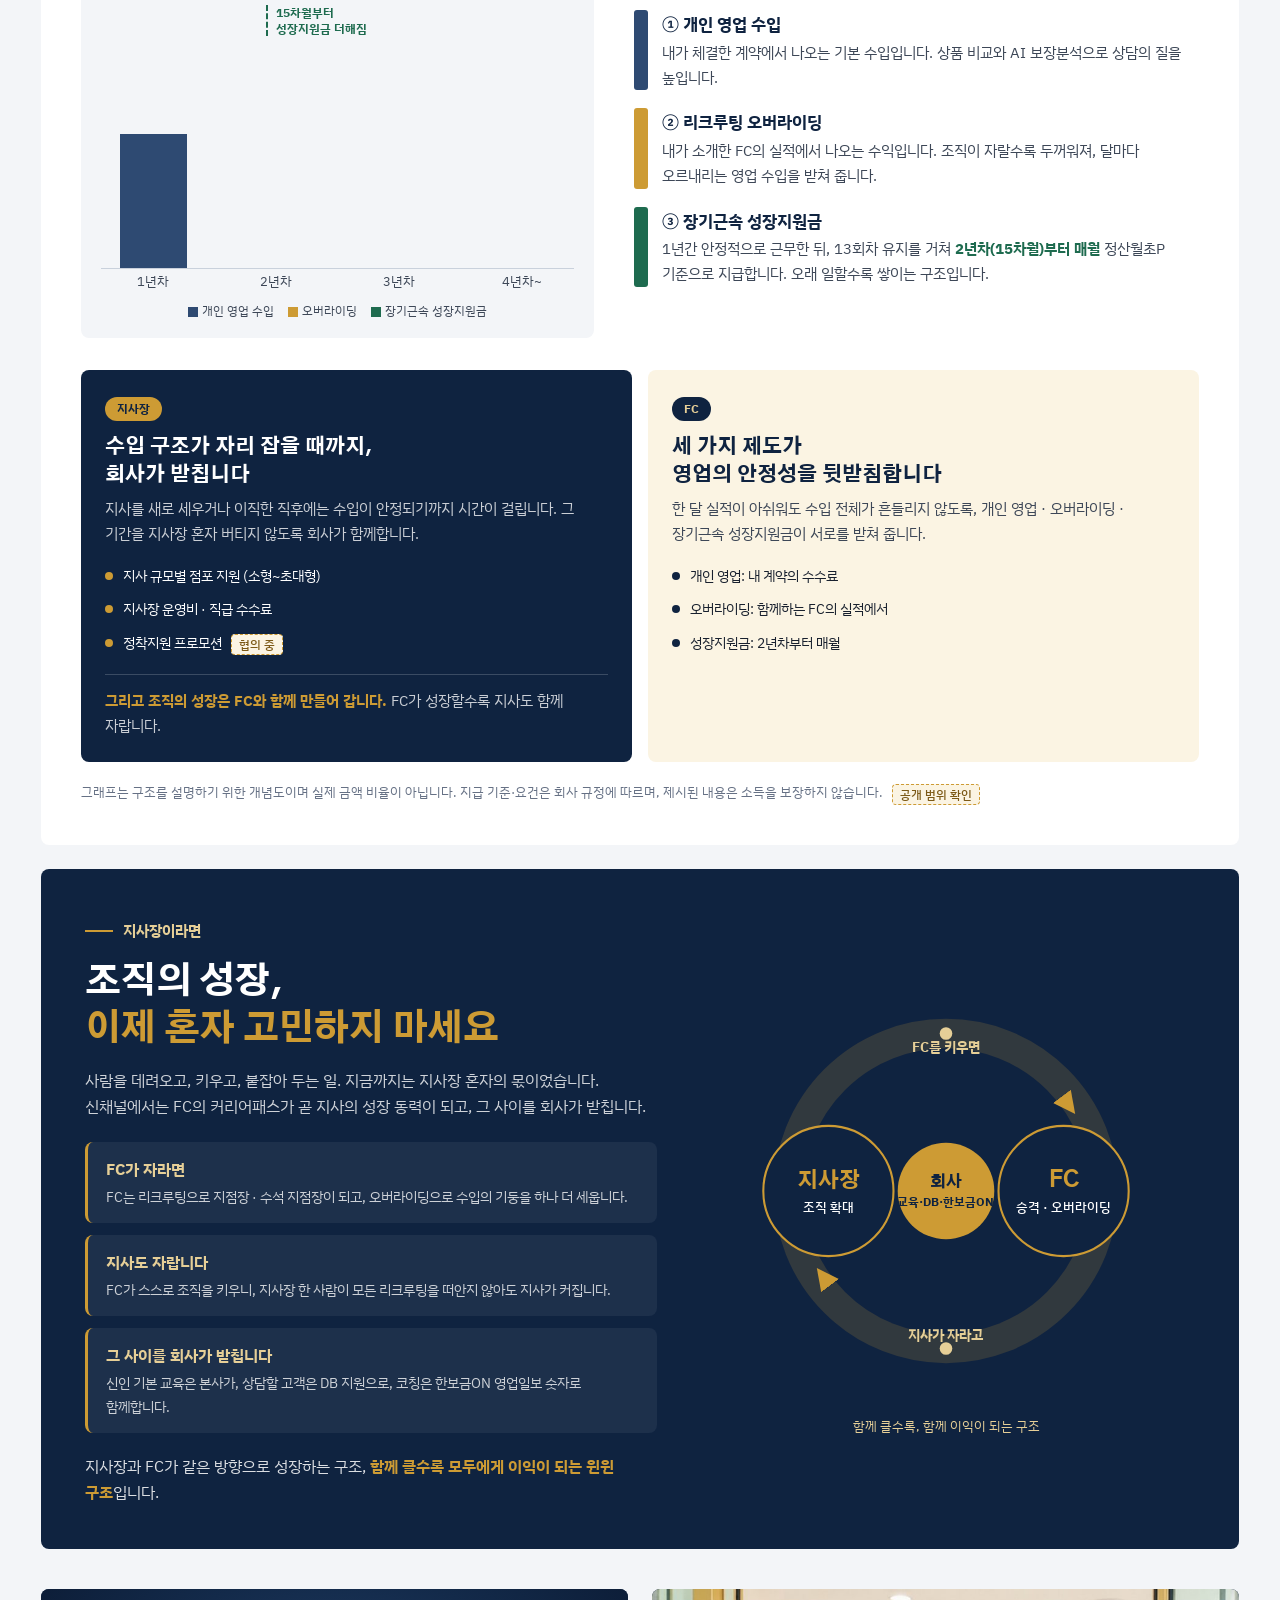
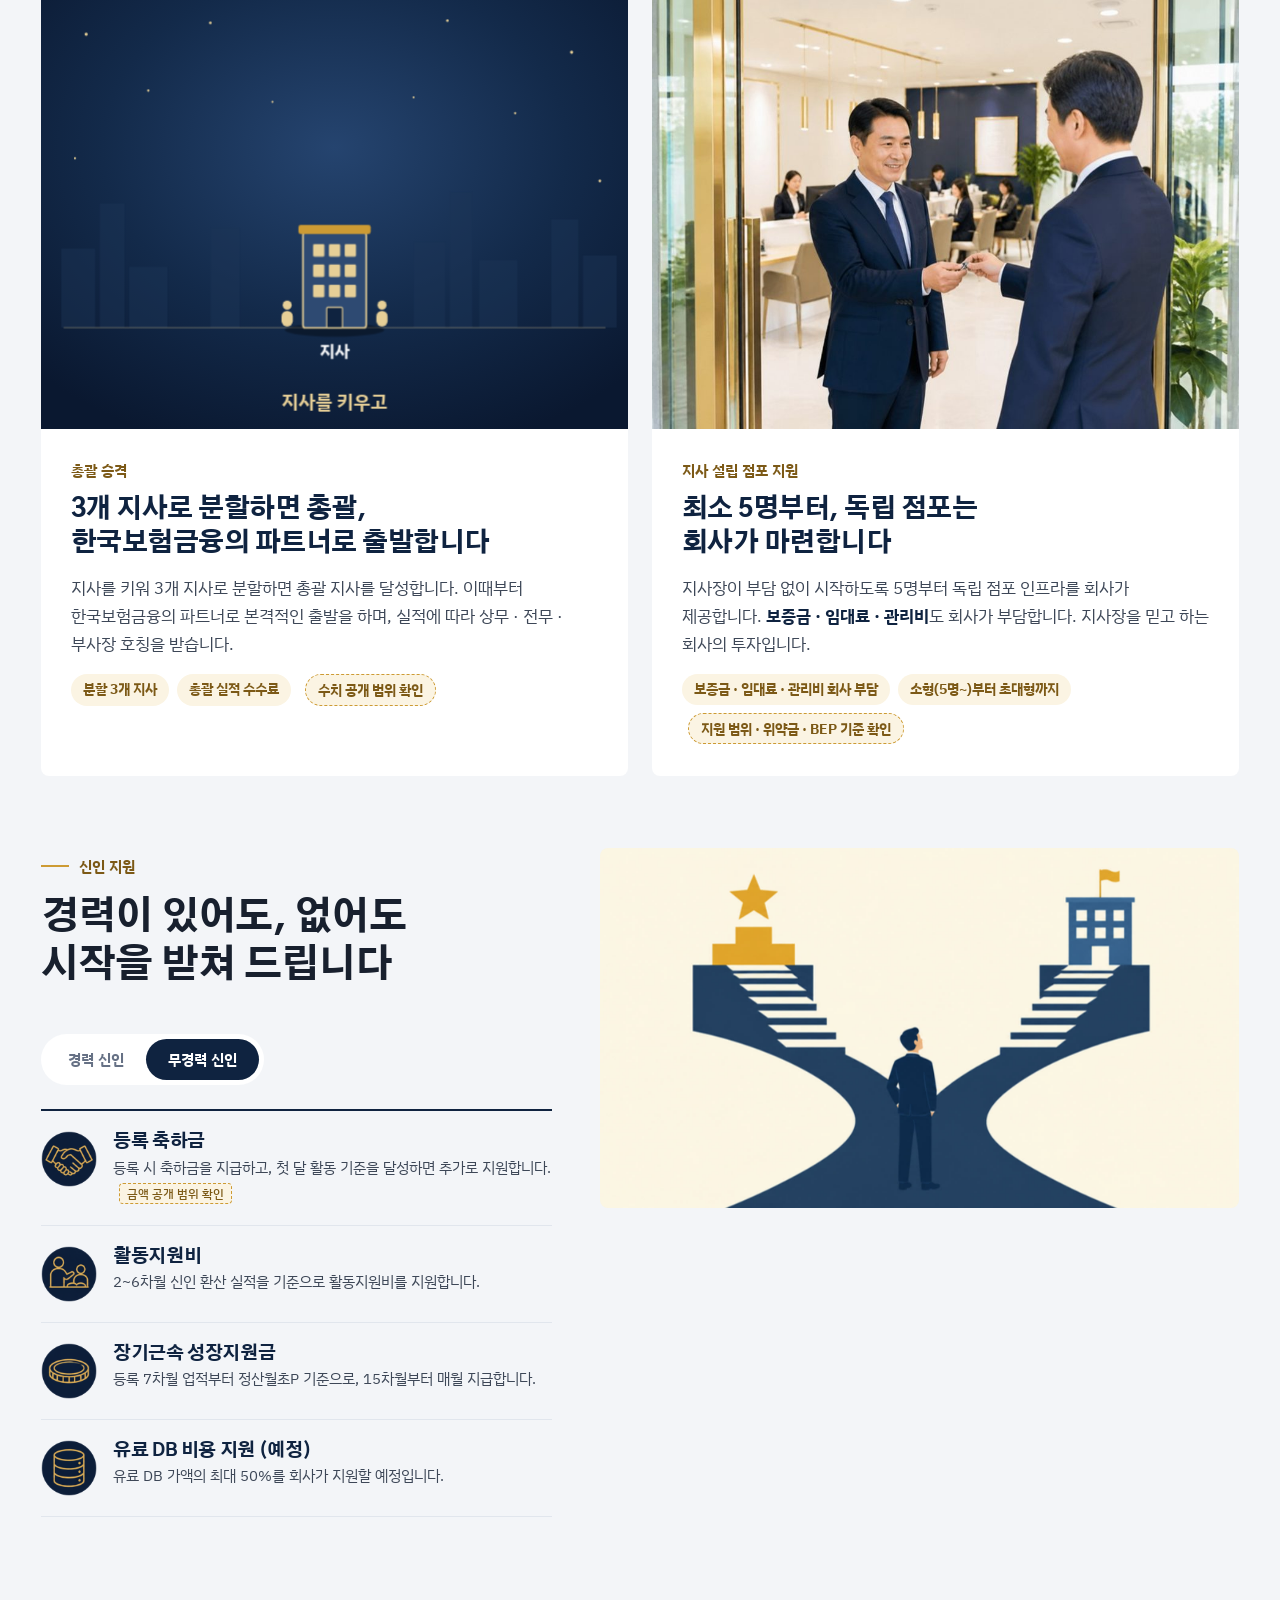
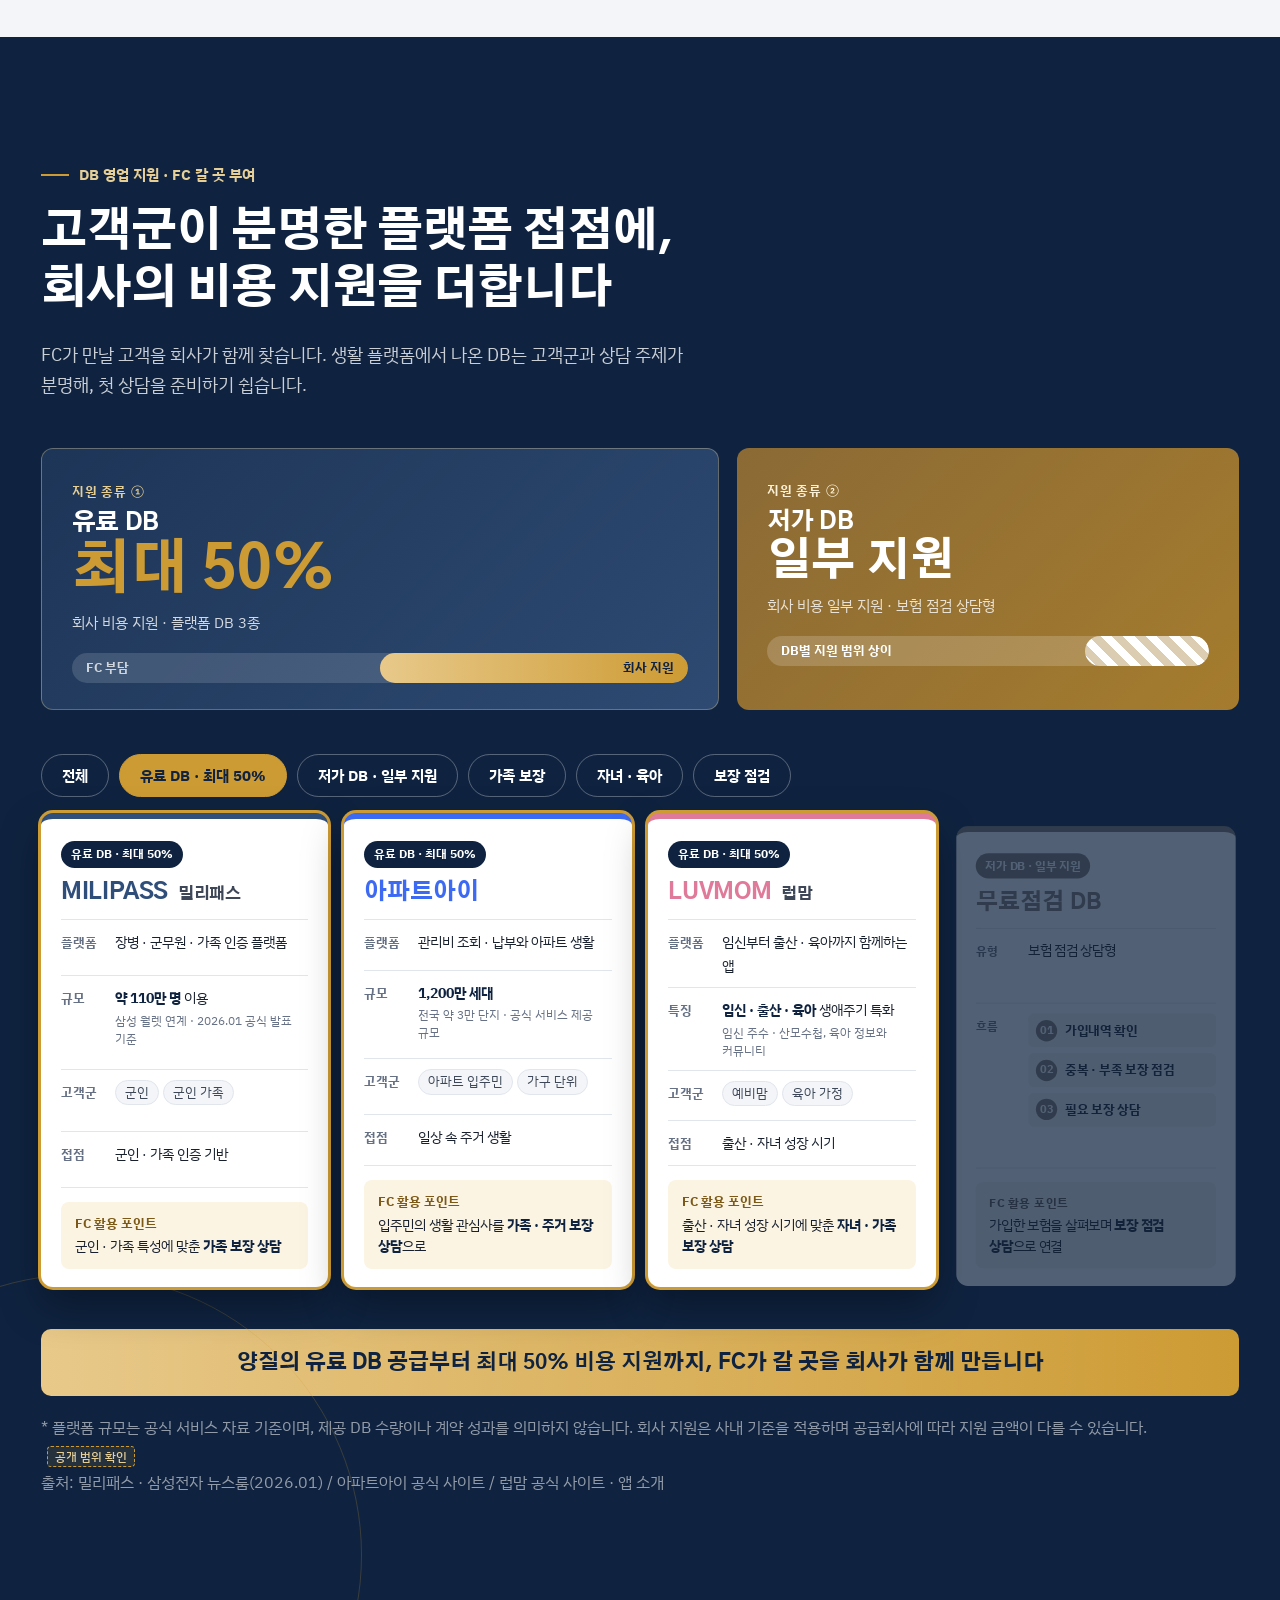
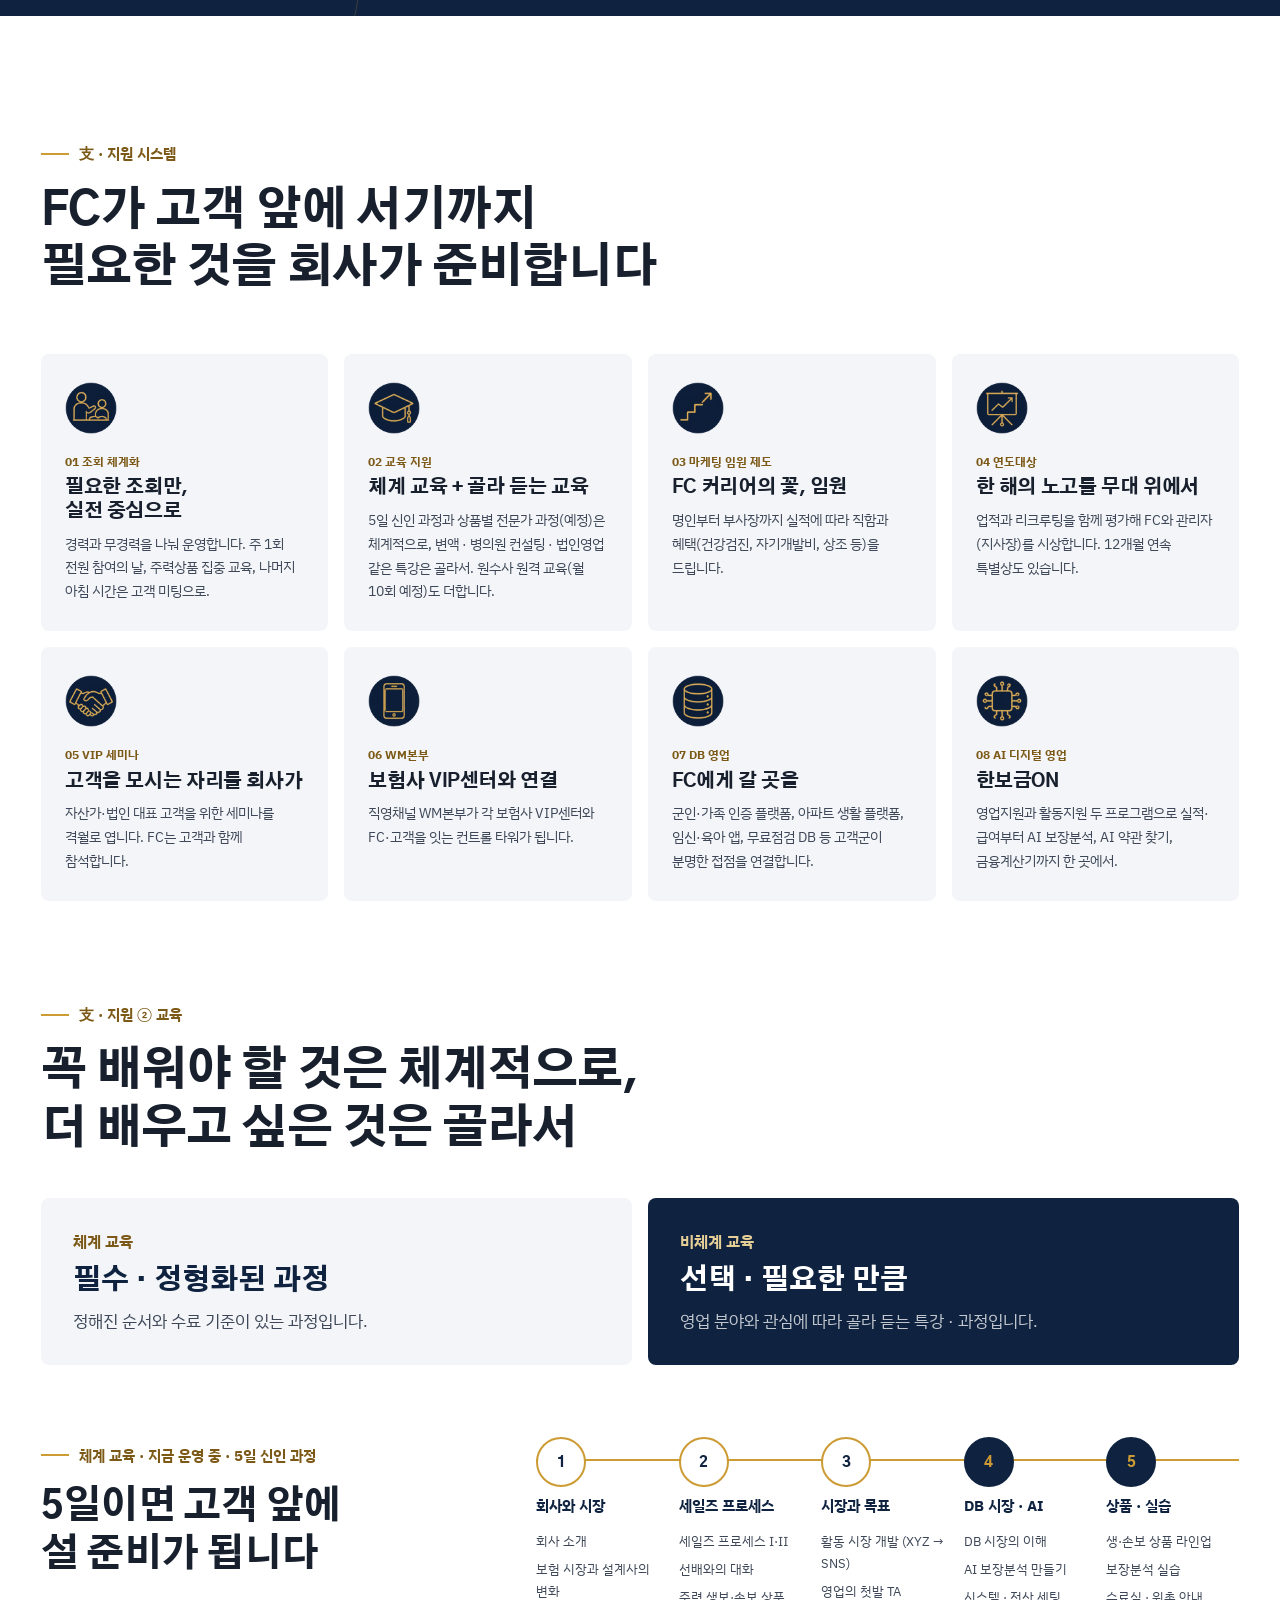
==== commit 5741c032: "일산지사 소개 영상: 실제 사진 7장 추가해 재제작 (93.6초) Co-Authored-By: Claude Opus 5.5 <noreply@anthropic.com> Claude-" ====
--- a/index.html
+++ b/index.html
@@ -2,7 +2,7 @@
 <html lang="ko">
 <head>
 <meta charset="utf-8">
-<script>/* 최신 확인: 올린 뒤 브라우저가 옛 화면을 보여 주면 스스로 최신으로 다시 엽니다 */(function(){var B="20261105174827",p=location.protocol;if(p!=="http:"&&p!=="https:")return;var R=(/\/(v2|r2)\//.test(location.pathname)?"../":"")+"build.txt";function chk(){if(!window.fetch)return;fetch(R+"?t="+Date.now(),{cache:"no-store"}).then(function(r){return r.ok?r.text():""}).then(function(t){t=(t||"").trim();if(!/^\d{14}$/.test(t)||t<=B)return;var q=new URLSearchParams(location.search);if(q.get("b")===t)return;q.set("b",t);location.replace(location.pathname+"?"+q.toString()+location.hash);}).catch(function(){});}chk();document.addEventListener("visibilitychange",function(){if(!document.hidden)chk();});})();</script>
+<script>/* 최신 확인: 올린 뒤 브라우저가 옛 화면을 보여 주면 스스로 최신으로 다시 엽니다 */(function(){var B="20261105175118",p=location.protocol;if(p!=="http:"&&p!=="https:")return;var R=(/\/(v2|r2)\//.test(location.pathname)?"../":"")+"build.txt";function chk(){if(!window.fetch)return;fetch(R+"?t="+Date.now(),{cache:"no-store"}).then(function(r){return r.ok?r.text():""}).then(function(t){t=(t||"").trim();if(!/^\d{14}$/.test(t)||t<=B)return;var q=new URLSearchParams(location.search);if(q.get("b")===t)return;q.set("b",t);location.replace(location.pathname+"?"+q.toString()+location.hash);}).catch(function(){});}chk();document.addEventListener("visibilitychange",function(){if(!document.hidden)chk();});})();</script>
 <meta name="viewport" content="width=device-width, initial-scale=1">
 <title>한국보험금융 신채널</title>
 <meta name="description" content="사람(人)을 지원(支)하는 회사, 한국보험금융 신채널. 커리어패스, 신인 지원, 교육, 영업 플랫폼 한보금ON, 모집 안내.">
@@ -2485,12 +2485,12 @@
 /* 간편 지원: 아직 접수처가 연결되지 않아 안내만 띄움 */
 function applyForm(e){e.preventDefault();var t=document.getElementById('toast');t.textContent='초안 화면입니다. 접수처(구글 폼 등)를 연결하면 실제로 신청됩니다.';t.classList.add('show');setTimeout(function(){t.classList.remove('show')},3500);return false;}
 </script>
-<script src="js/sound.js?b=20261105174827"></script>
-<script src="js/branches.js?b=20261105174827"></script>
-<script src="js/korea-map.js?b=20261105174827"></script>
-<script src="js/kmap.js?b=20261105174827"></script>
-<script src="js/reveal-lib.js?b=20261105174827"></script>
-<script src="js/present.js?b=20261105174827"></script>
+<script src="js/sound.js?b=20261105175118"></script>
+<script src="js/branches.js?b=20261105175118"></script>
+<script src="js/korea-map.js?b=20261105175118"></script>
+<script src="js/kmap.js?b=20261105175118"></script>
+<script src="js/reveal-lib.js?b=20261105175118"></script>
+<script src="js/present.js?b=20261105175118"></script>
 <script>
 /* 당신 곁에 한국보험금융: 지도 2개 + 지사 카드 (카드 ↔ 지도 점 함께 강조) */
 (function(){
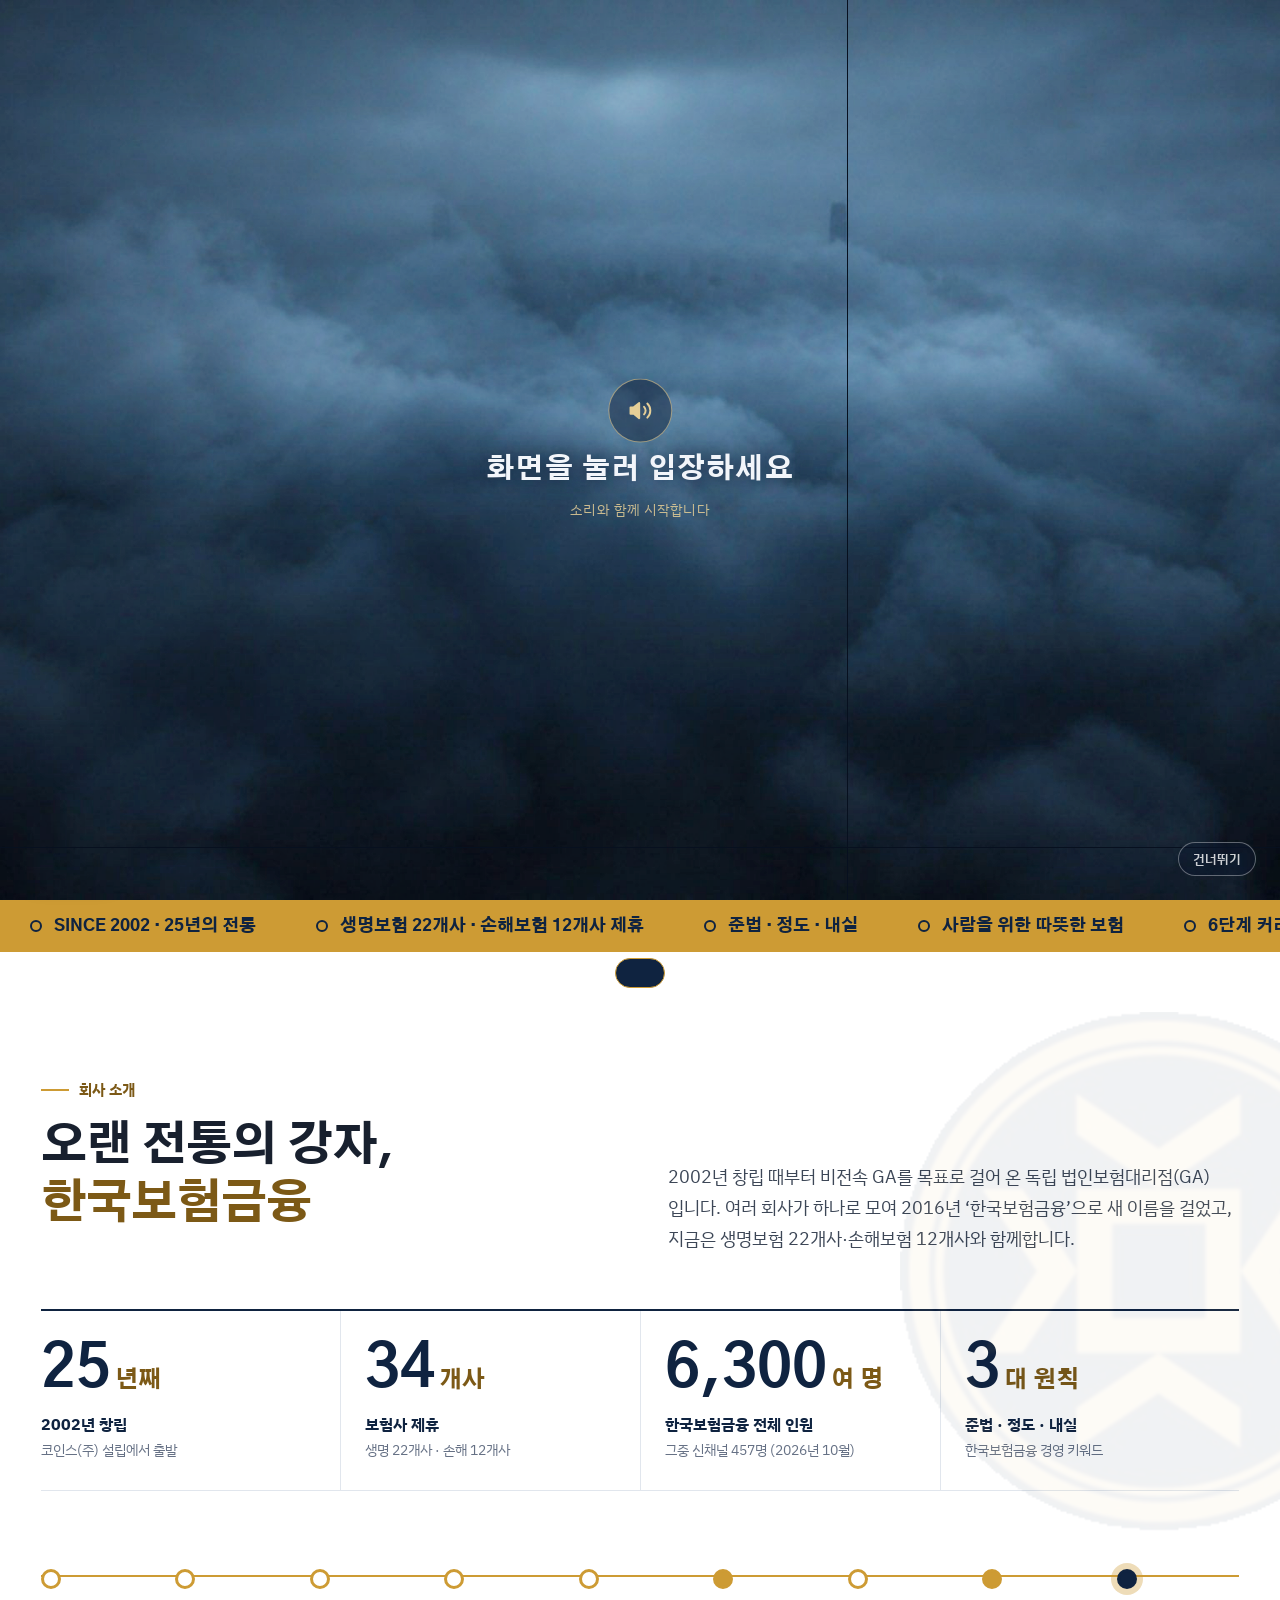
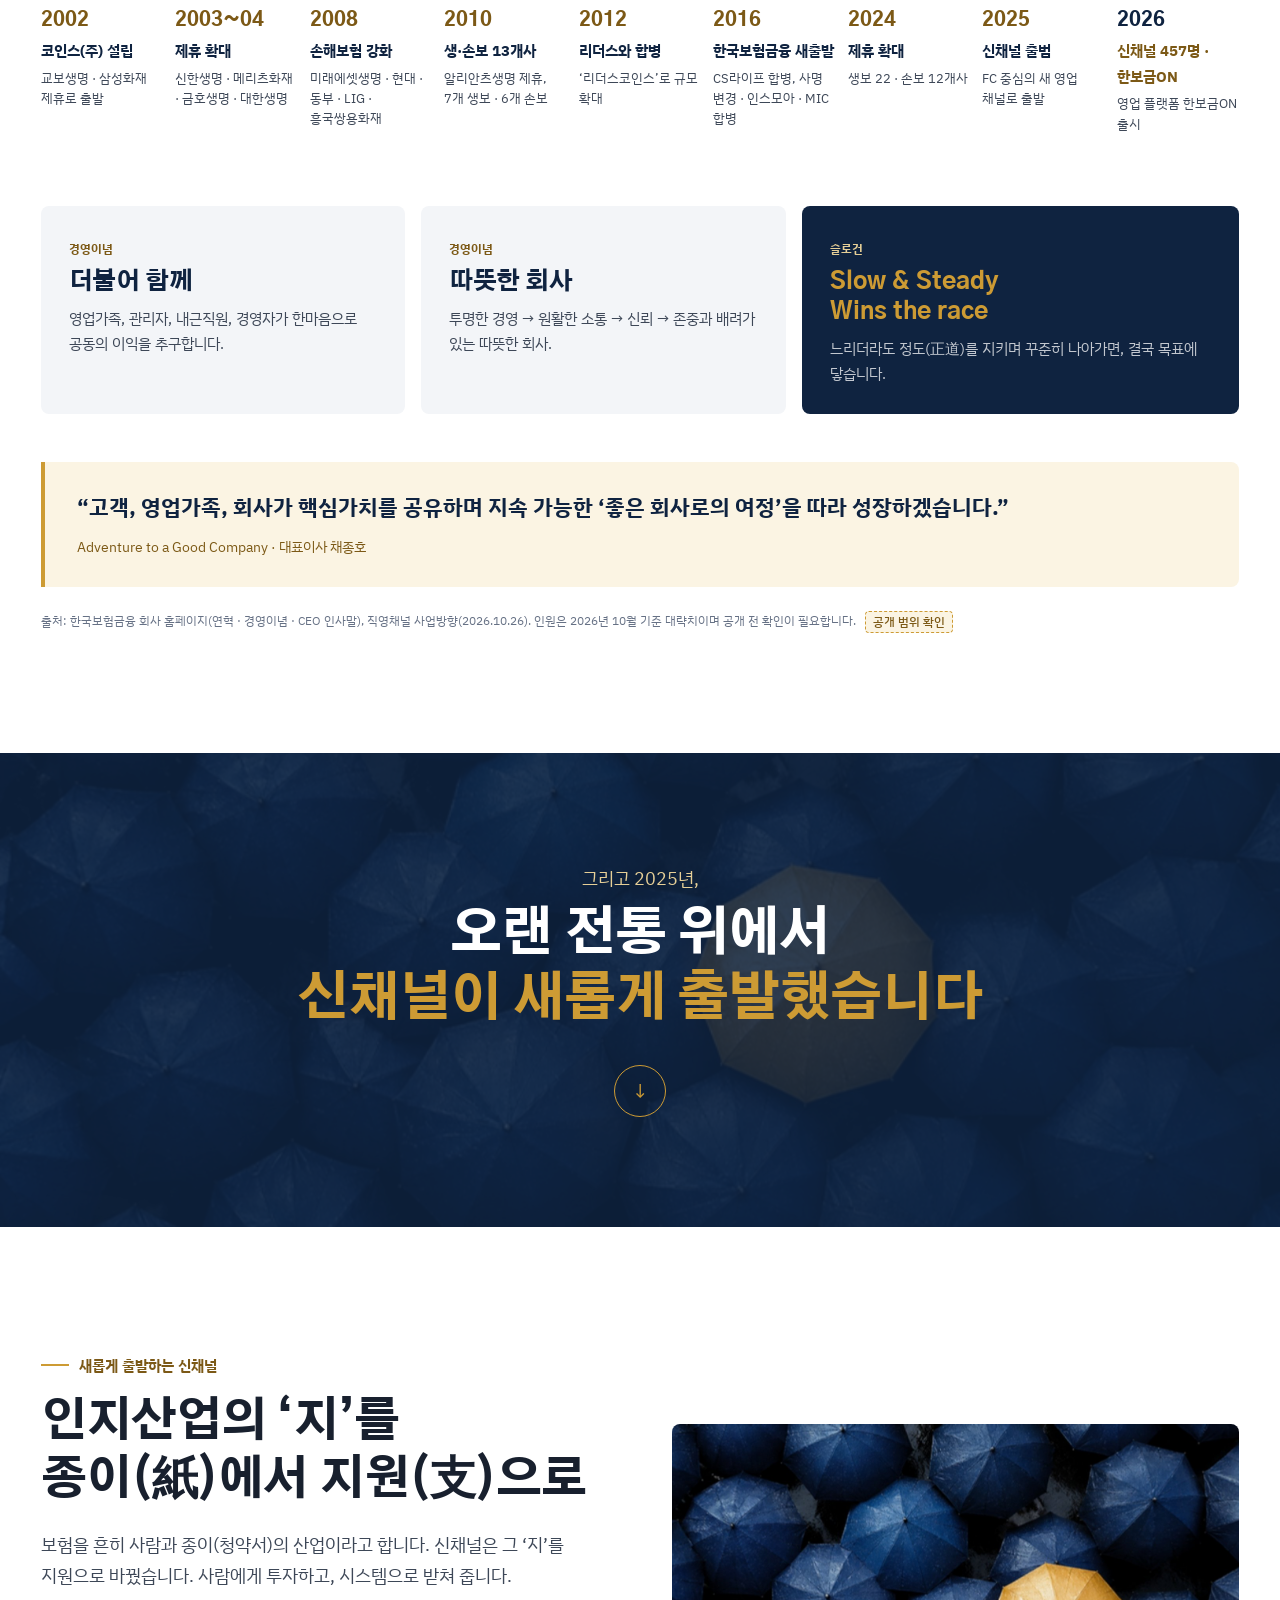
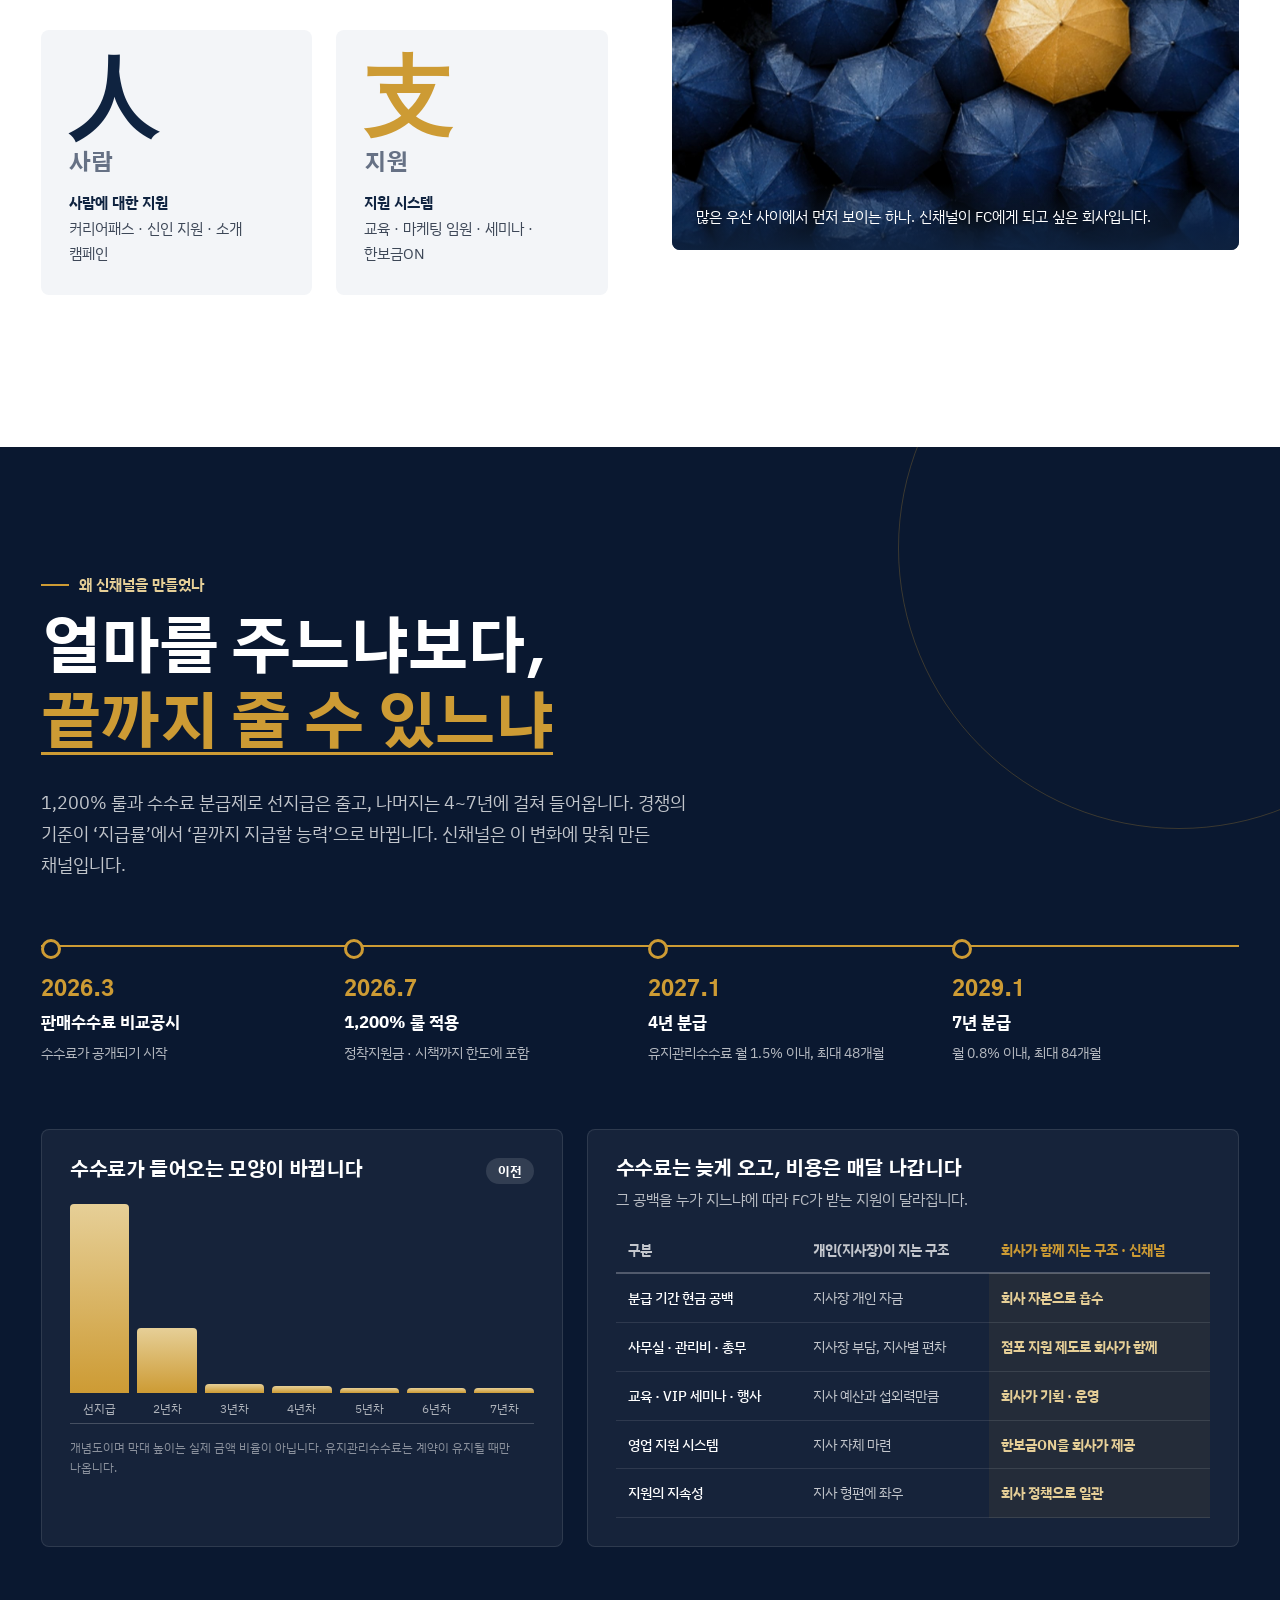
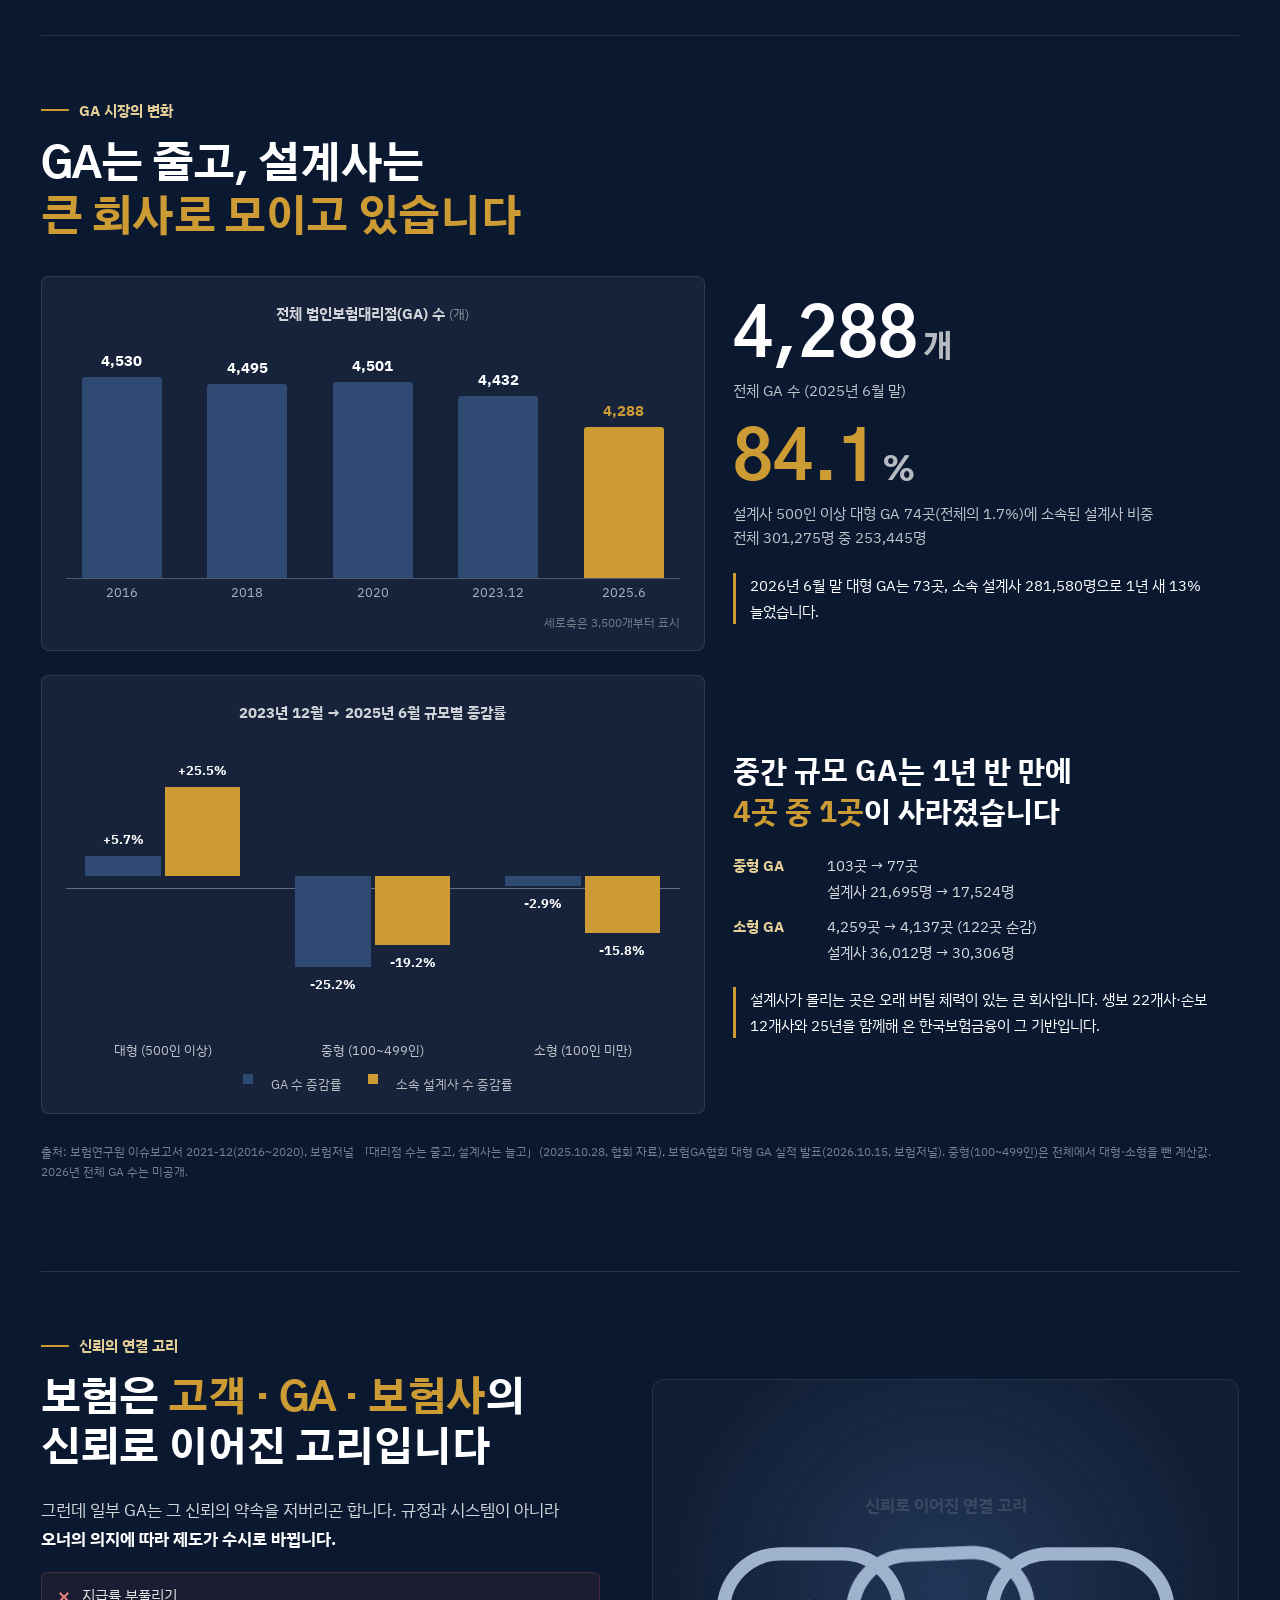
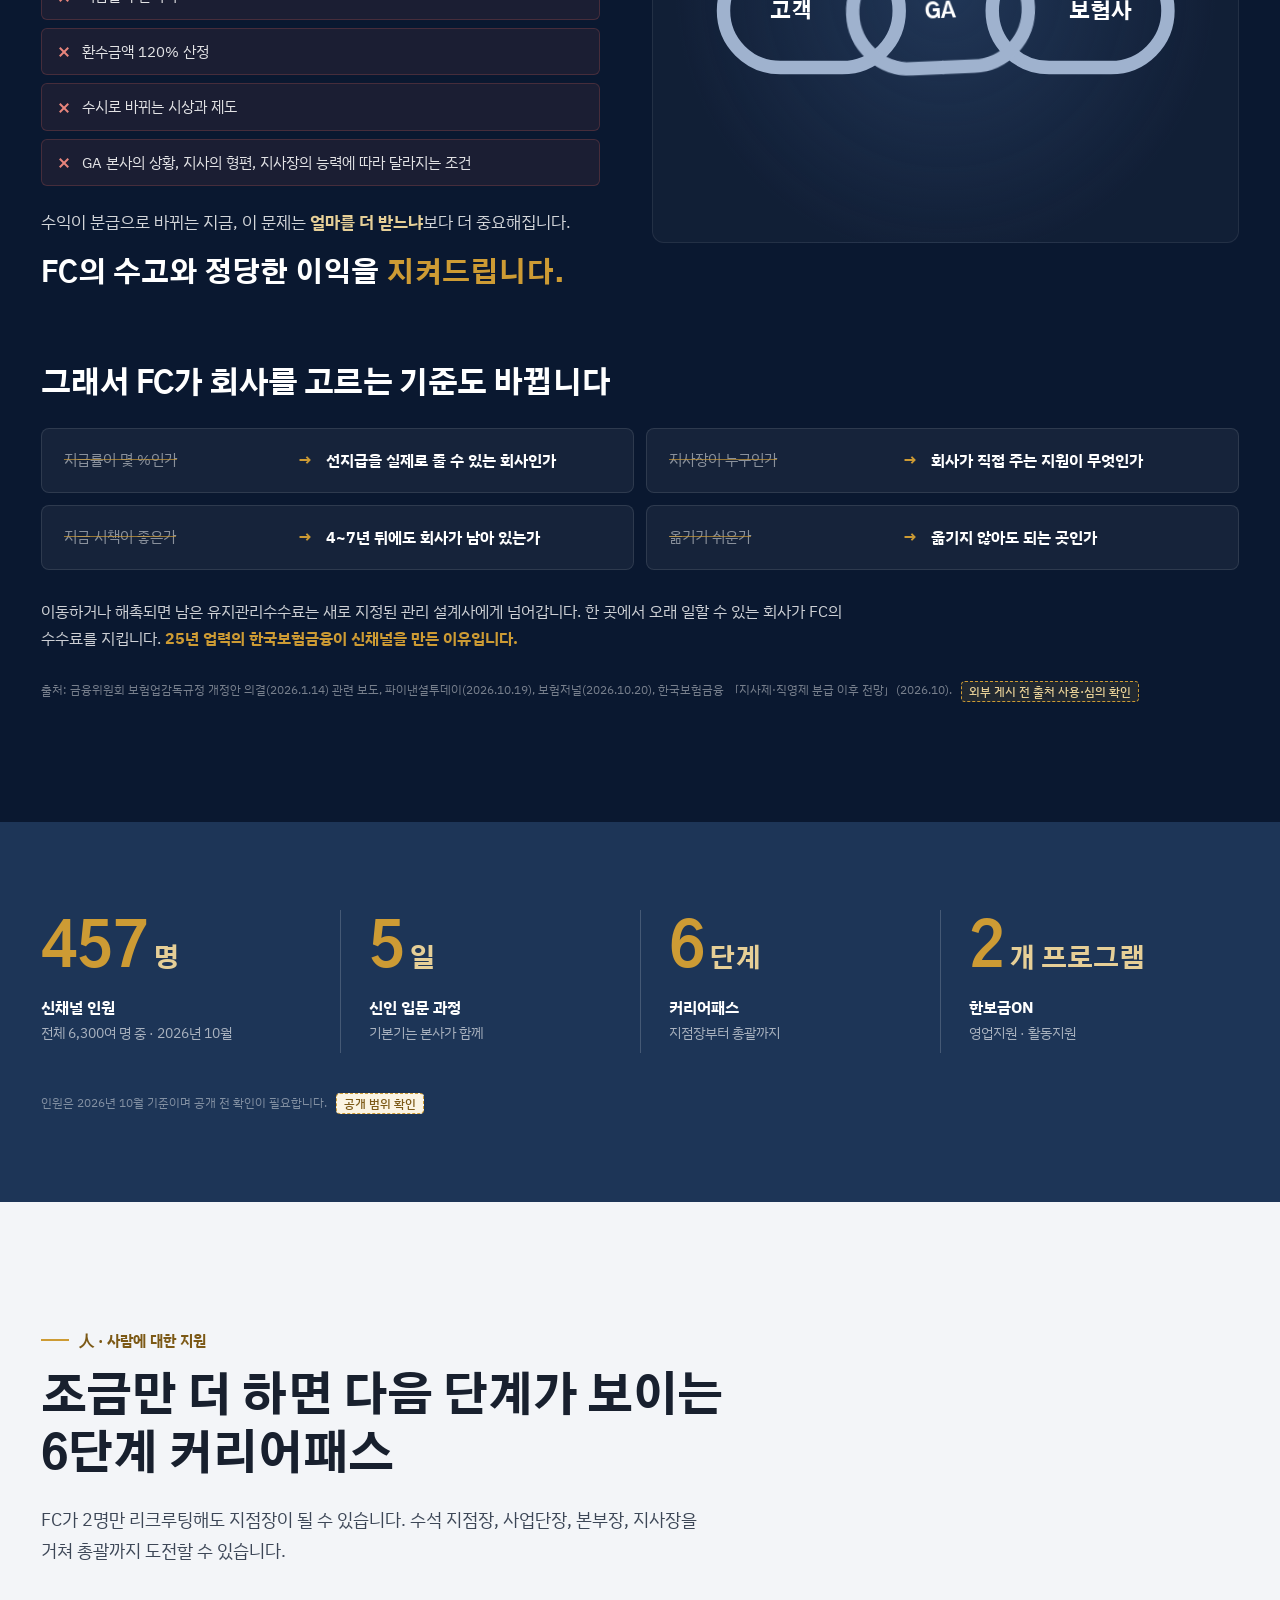
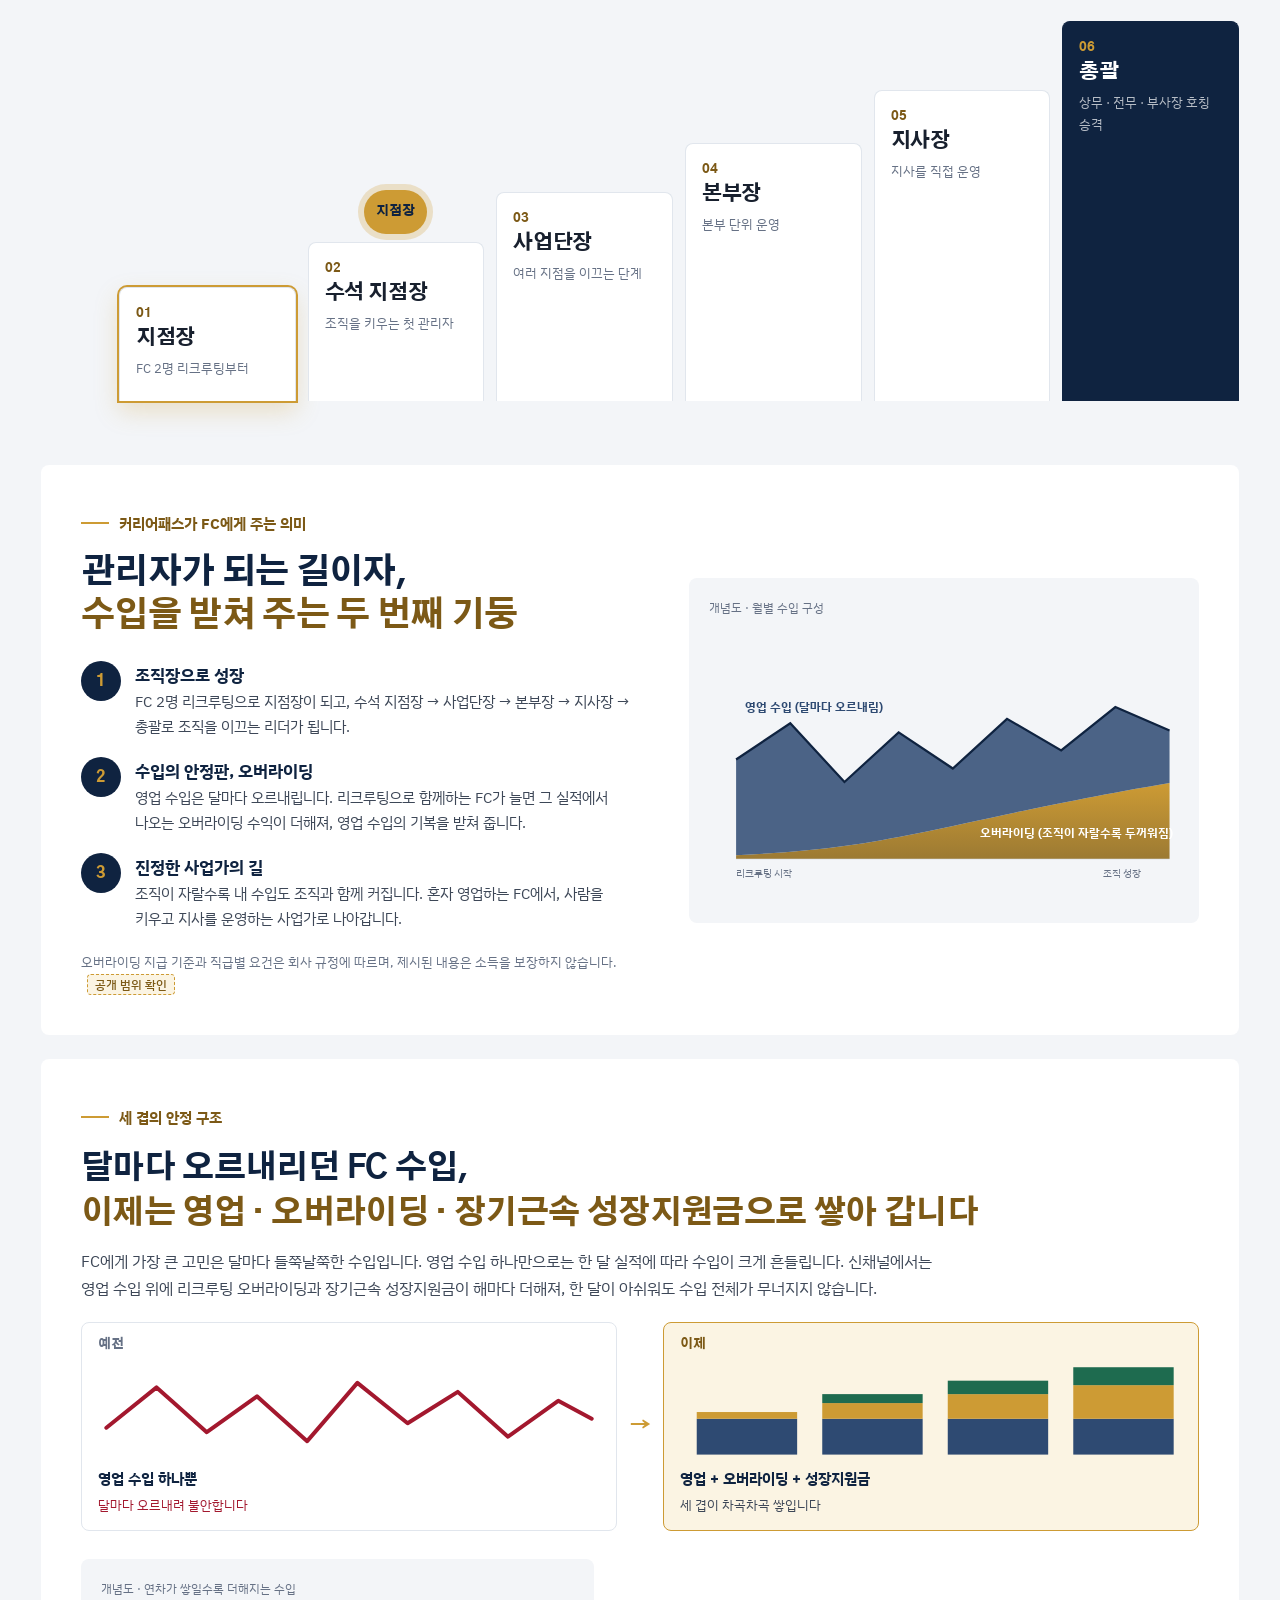
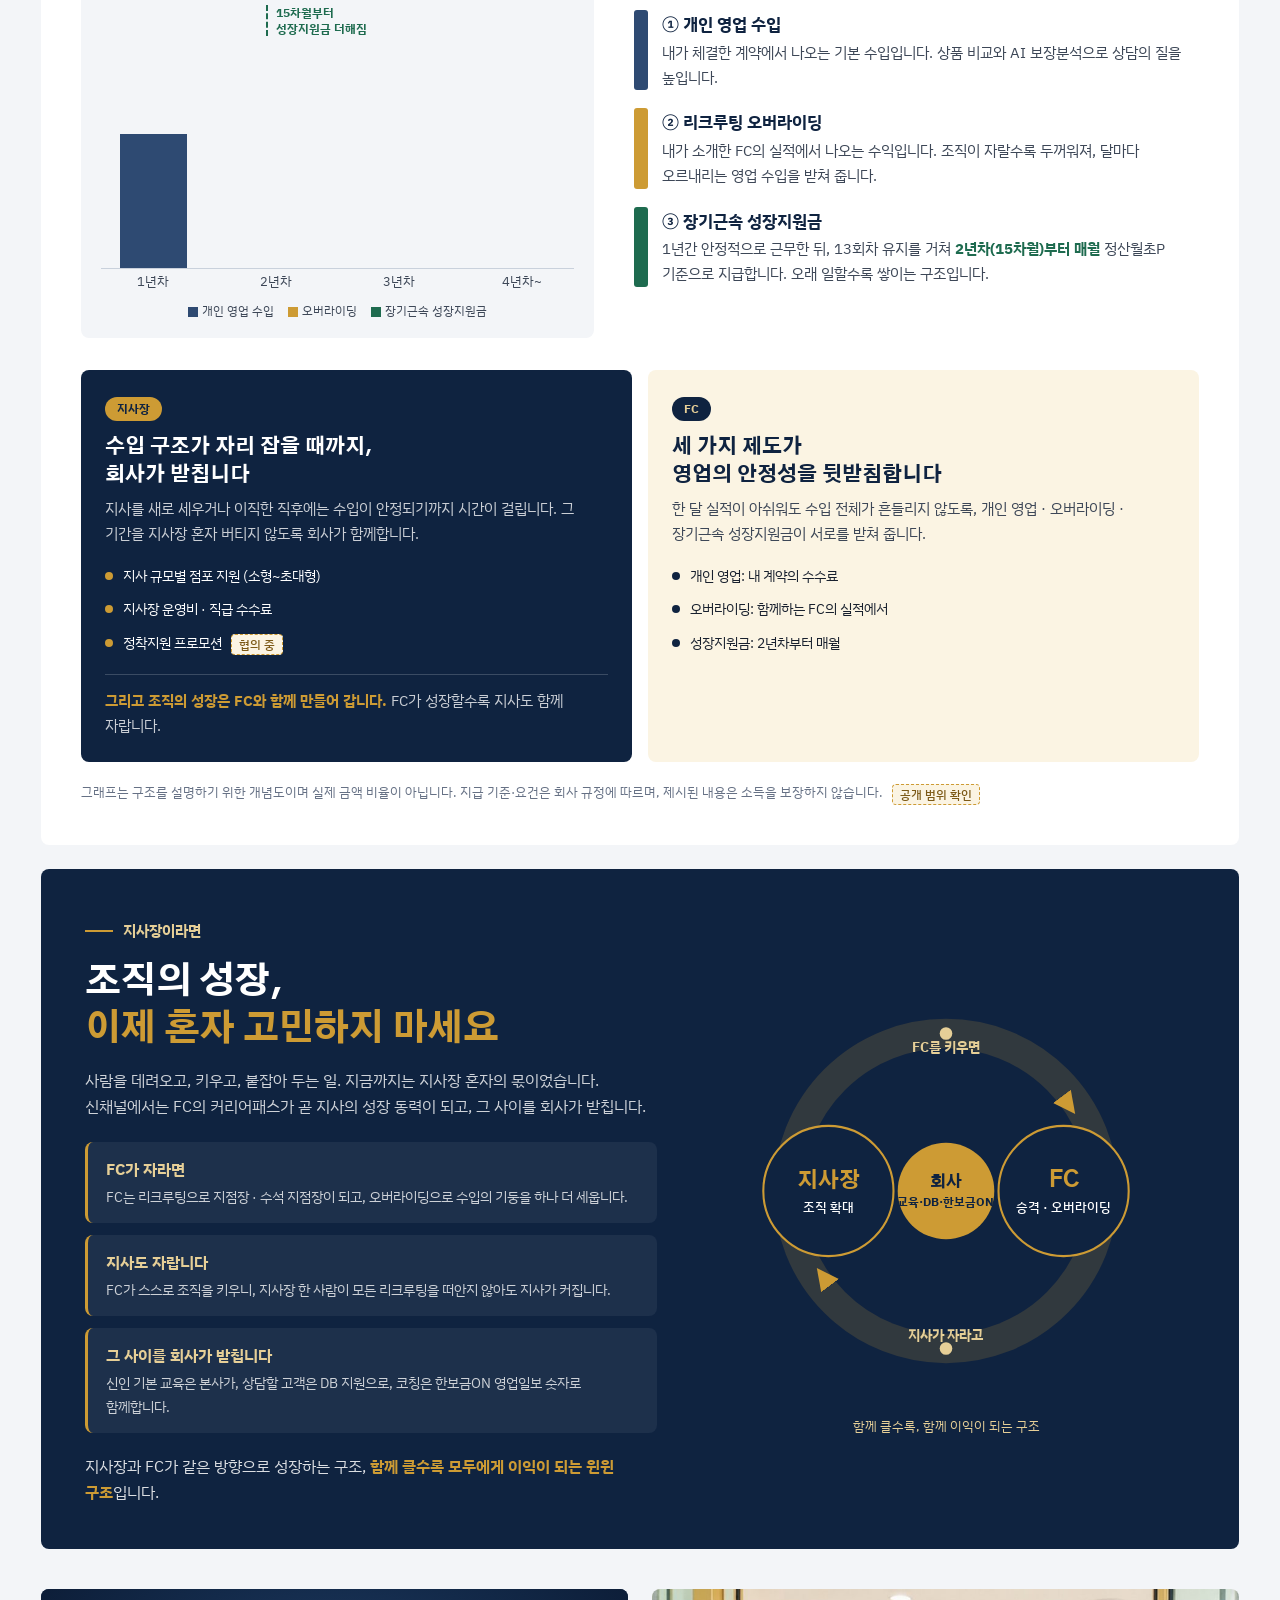
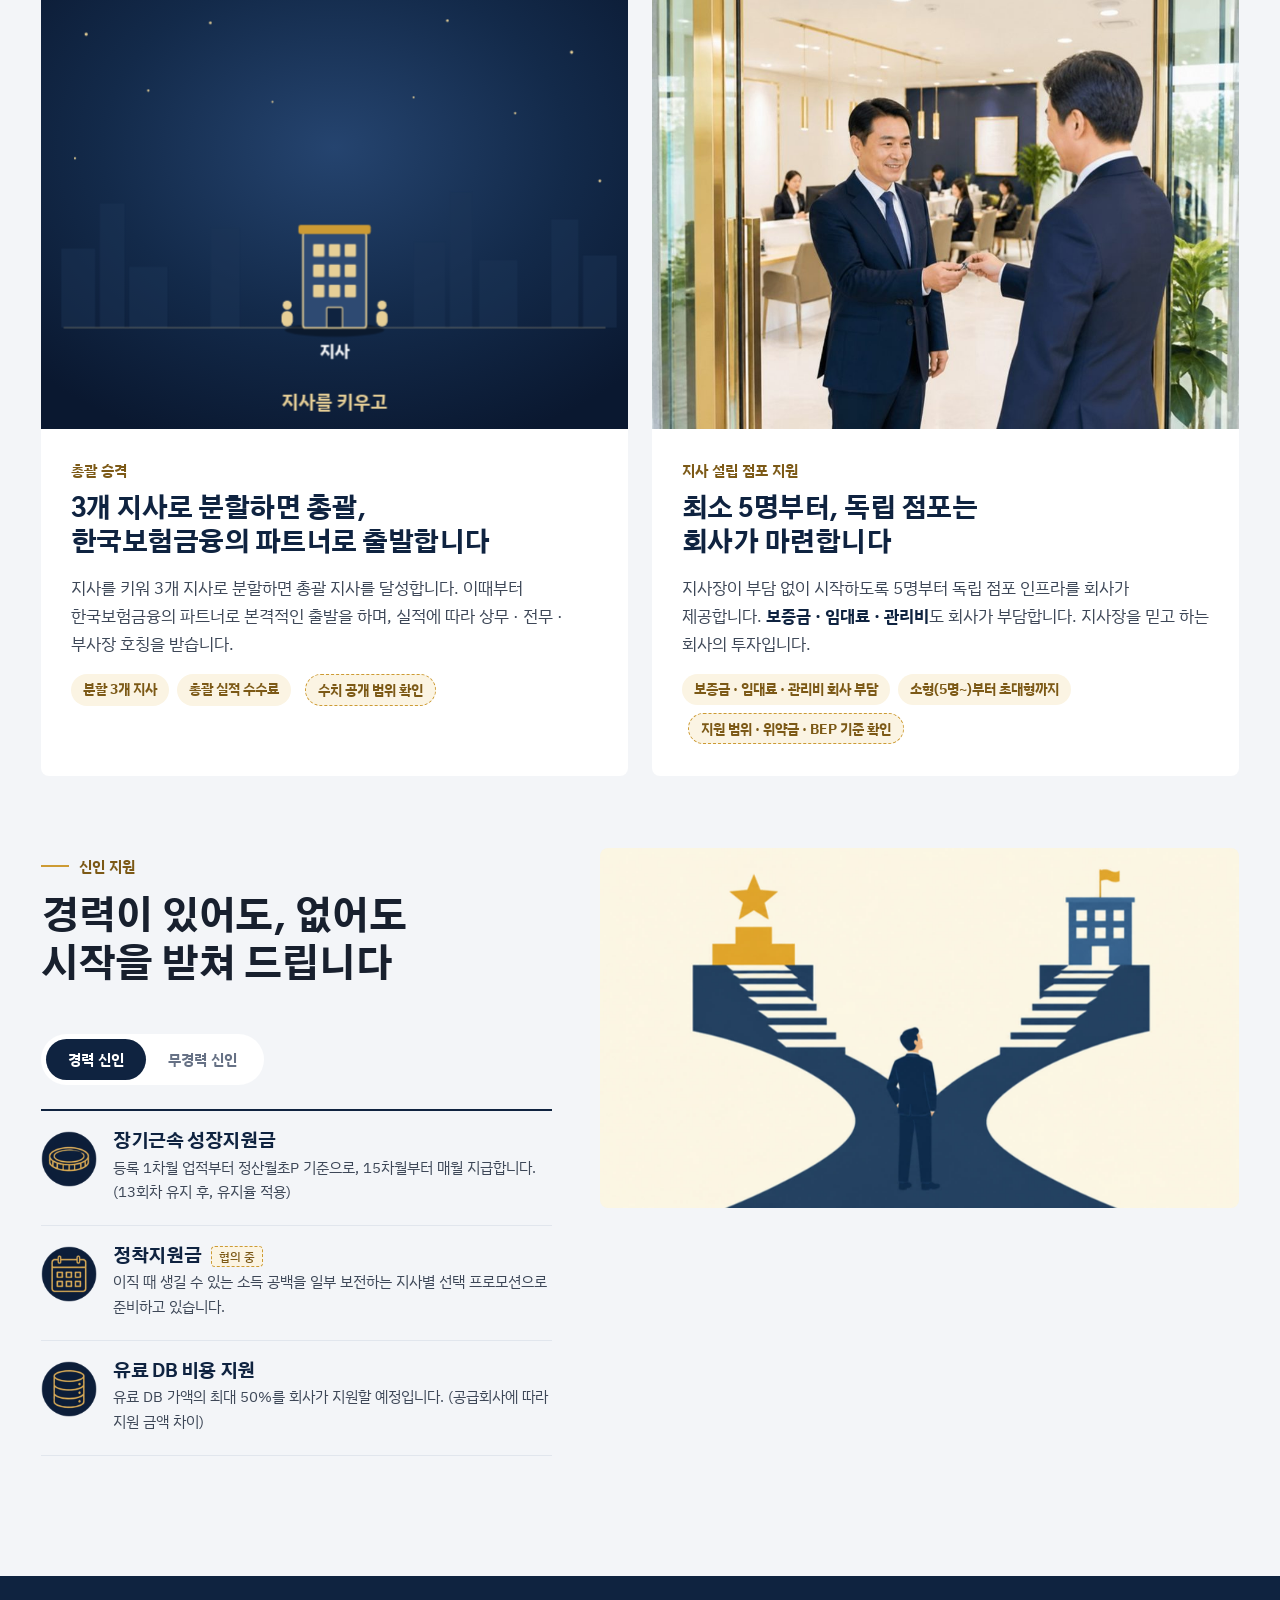
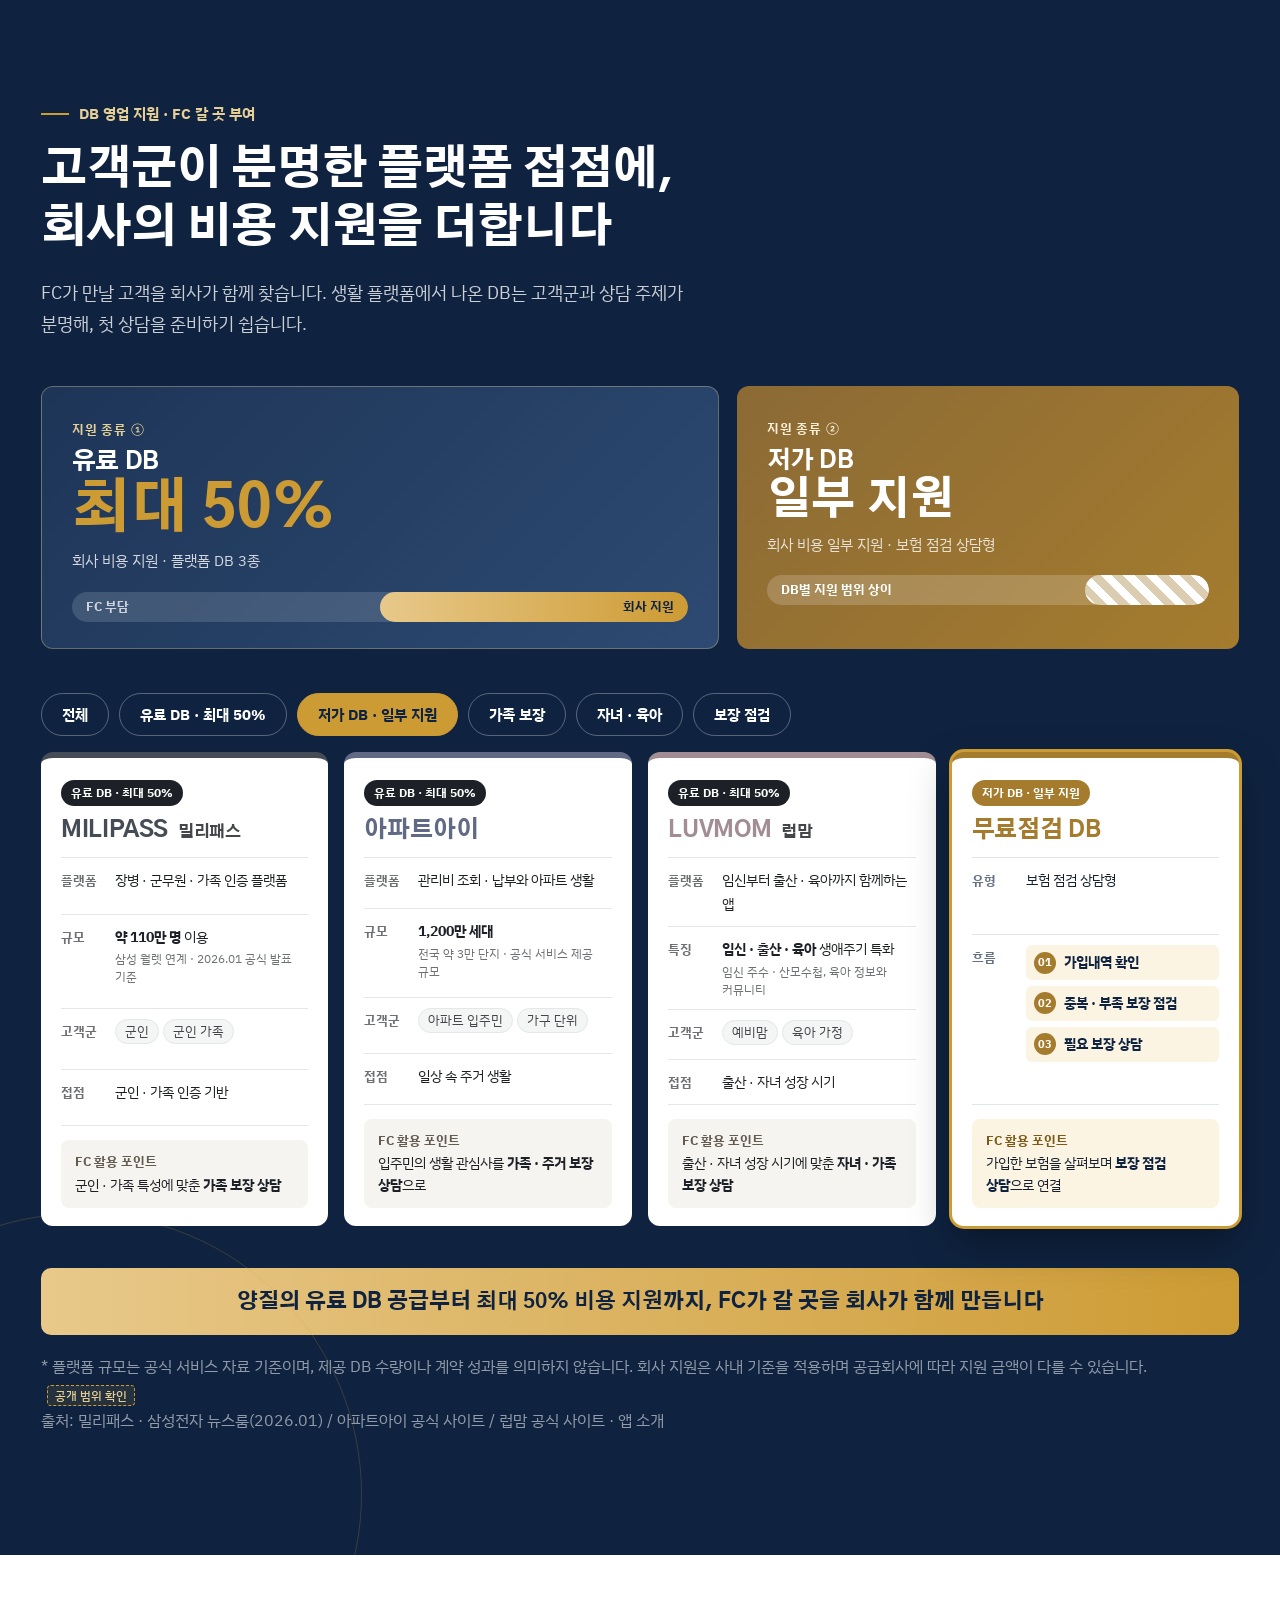
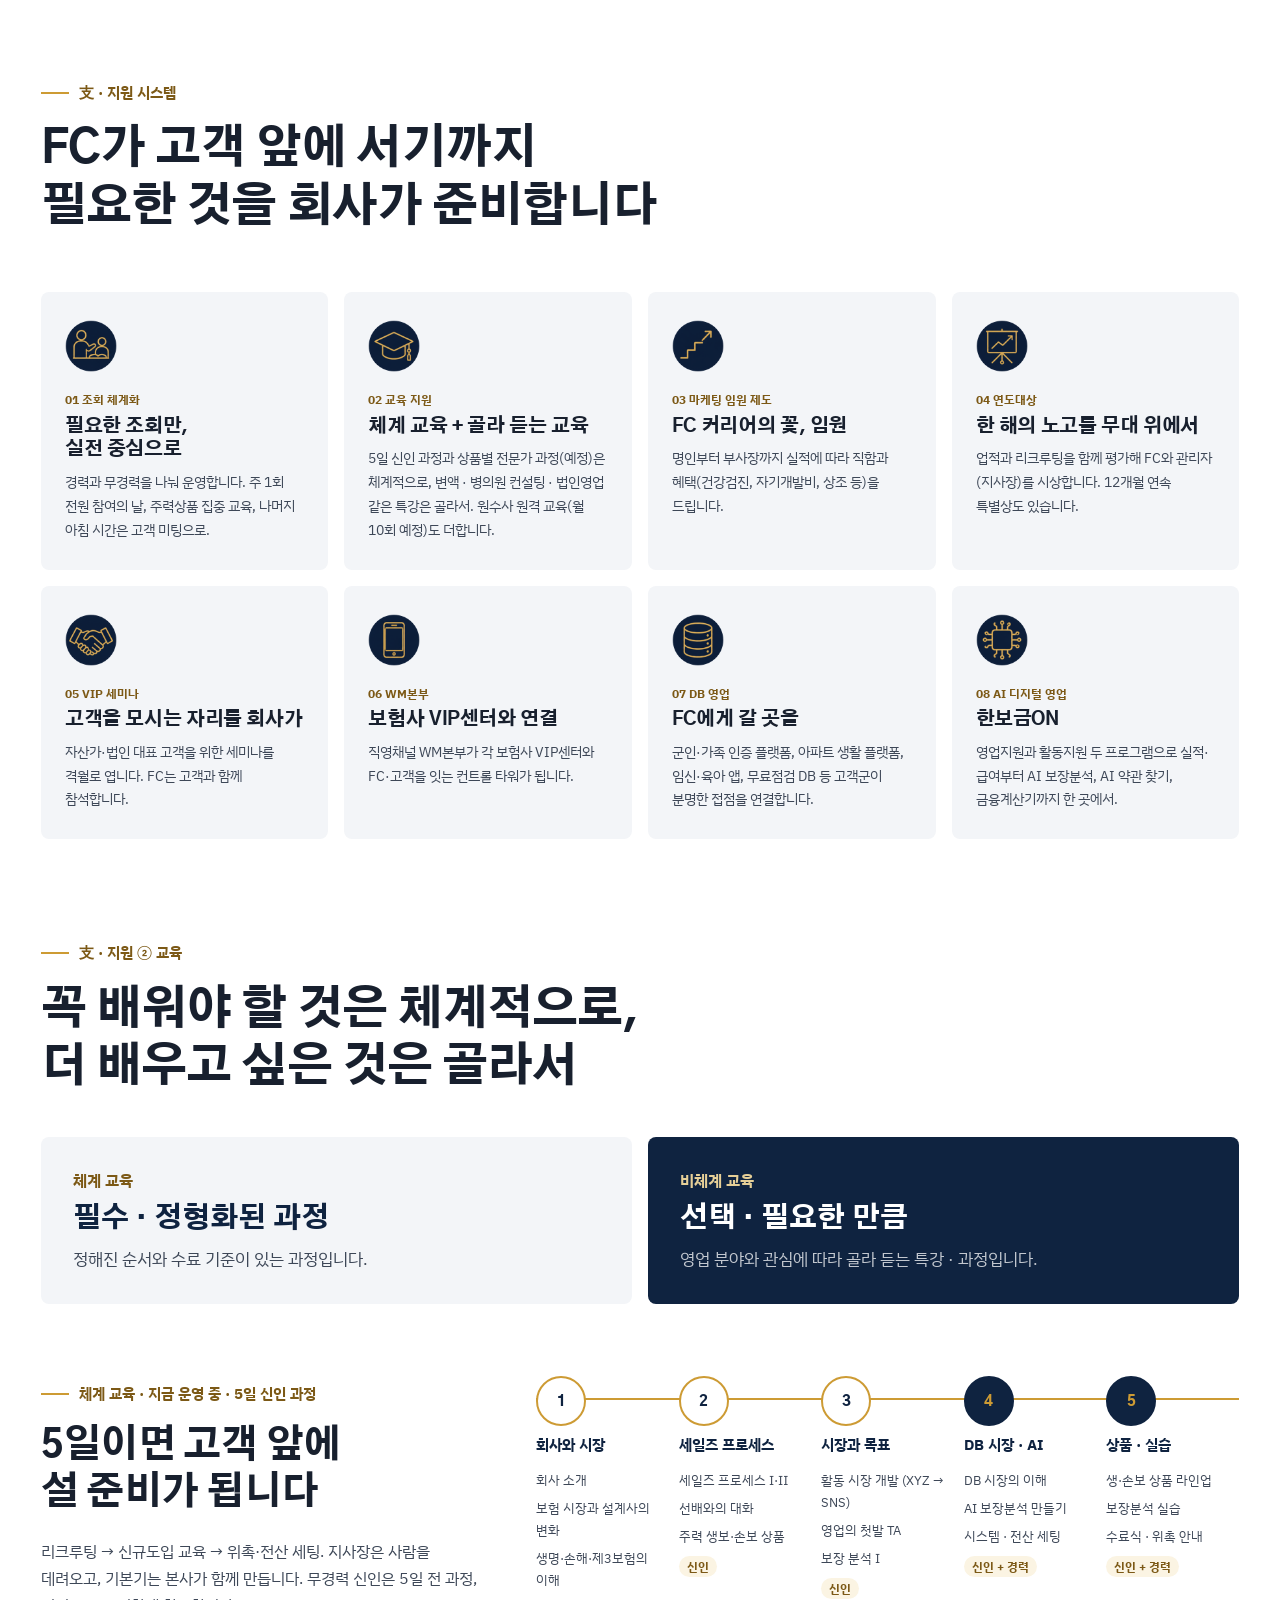
==== commit 0852a825: "발표 모드: 넘치는 장은 줄이지 않고 나눔 · 구간 안 여러 내용 상자도 이어서 나눔 · 소제목은 다음 장과 함께 · 바탕색 없는 장은 흰 바탕 · 2탄 금융소비자보호는 장 안에서" ====
--- a/index.html
+++ b/index.html
@@ -2,7 +2,7 @@
 <html lang="ko">
 <head>
 <meta charset="utf-8">
-<script>/* 최신 확인: 올린 뒤 브라우저가 옛 화면을 보여 주면 스스로 최신으로 다시 엽니다 */(function(){var B="20261105175118",p=location.protocol;if(p!=="http:"&&p!=="https:")return;var R=(/\/(v2|r2)\//.test(location.pathname)?"../":"")+"build.txt";function chk(){if(!window.fetch)return;fetch(R+"?t="+Date.now(),{cache:"no-store"}).then(function(r){return r.ok?r.text():""}).then(function(t){t=(t||"").trim();if(!/^\d{14}$/.test(t)||t<=B)return;var q=new URLSearchParams(location.search);if(q.get("b")===t)return;q.set("b",t);location.replace(location.pathname+"?"+q.toString()+location.hash);}).catch(function(){});}chk();document.addEventListener("visibilitychange",function(){if(!document.hidden)chk();});})();</script>
+<script>/* 최신 확인: 올린 뒤 브라우저가 옛 화면을 보여 주면 스스로 최신으로 다시 엽니다 */(function(){var B="20261105181906",p=location.protocol;if(p!=="http:"&&p!=="https:")return;var R=(/\/(v2|r2)\//.test(location.pathname)?"../":"")+"build.txt";function chk(){if(!window.fetch)return;fetch(R+"?t="+Date.now(),{cache:"no-store"}).then(function(r){return r.ok?r.text():""}).then(function(t){t=(t||"").trim();if(!/^\d{14}$/.test(t)||t<=B)return;var q=new URLSearchParams(location.search);if(q.get("b")===t)return;q.set("b",t);location.replace(location.pathname+"?"+q.toString()+location.hash);}).catch(function(){});}chk();document.addEventListener("visibilitychange",function(){if(!document.hidden)chk();});})();</script>
 <meta name="viewport" content="width=device-width, initial-scale=1">
 <title>한국보험금융 신채널</title>
 <meta name="description" content="사람(人)을 지원(支)하는 회사, 한국보험금융 신채널. 커리어패스, 신인 지원, 교육, 영업 플랫폼 한보금ON, 모집 안내.">
@@ -2378,7 +2378,7 @@
           <p>지원 제도와 혜택은 회사 규정에 따르며 변경될 수 있습니다. 제시된 내용은 소득을 보장하지 않습니다.</p>
         </div>
         <p style="margin-top:20px;font-size:12px">COPYRIGHT © 2016~ Korea Insurance &amp; Finance. ALL RIGHTS RESERVED.</p>
-        <p class="ver" style="margin-top:6px;font-size:12px;color:#E6CF97">신채널 홈페이지 1탄 · v2.8 (2026.11.05)</p>
+        <p class="ver" style="margin-top:6px;font-size:12px;color:#E6CF97">신채널 홈페이지 1탄 · v2.9 (2026.11.05)</p>
       </div>
     </div>
   </div>
@@ -2485,12 +2485,12 @@
 /* 간편 지원: 아직 접수처가 연결되지 않아 안내만 띄움 */
 function applyForm(e){e.preventDefault();var t=document.getElementById('toast');t.textContent='초안 화면입니다. 접수처(구글 폼 등)를 연결하면 실제로 신청됩니다.';t.classList.add('show');setTimeout(function(){t.classList.remove('show')},3500);return false;}
 </script>
-<script src="js/sound.js?b=20261105175118"></script>
-<script src="js/branches.js?b=20261105175118"></script>
-<script src="js/korea-map.js?b=20261105175118"></script>
-<script src="js/kmap.js?b=20261105175118"></script>
-<script src="js/reveal-lib.js?b=20261105175118"></script>
-<script src="js/present.js?b=20261105175118"></script>
+<script src="js/sound.js?b=20261105181906"></script>
+<script src="js/branches.js?b=20261105181906"></script>
+<script src="js/korea-map.js?b=20261105181906"></script>
+<script src="js/kmap.js?b=20261105181906"></script>
+<script src="js/reveal-lib.js?b=20261105181906"></script>
+<script src="js/present.js?b=20261105181906"></script>
 <script>
 /* 당신 곁에 한국보험금융: 지도 2개 + 지사 카드 (카드 ↔ 지도 점 함께 강조) */
 (function(){
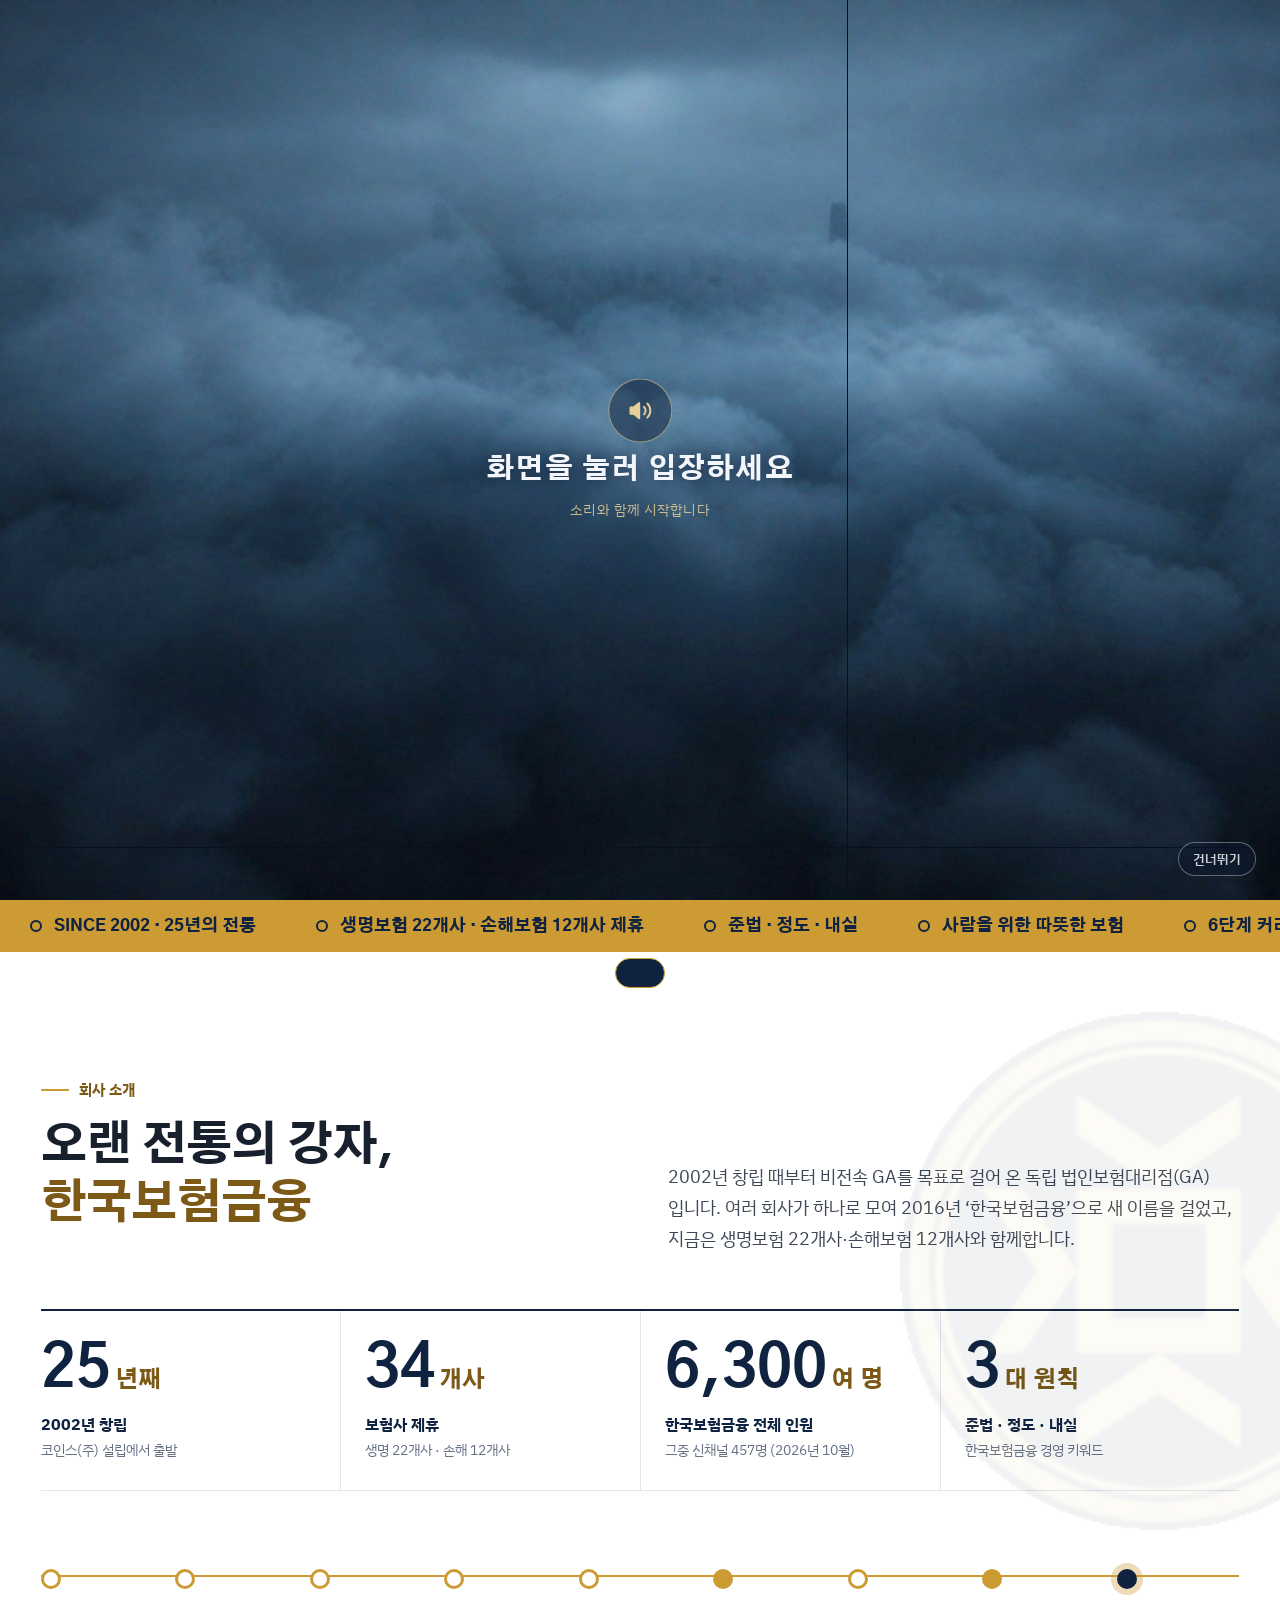
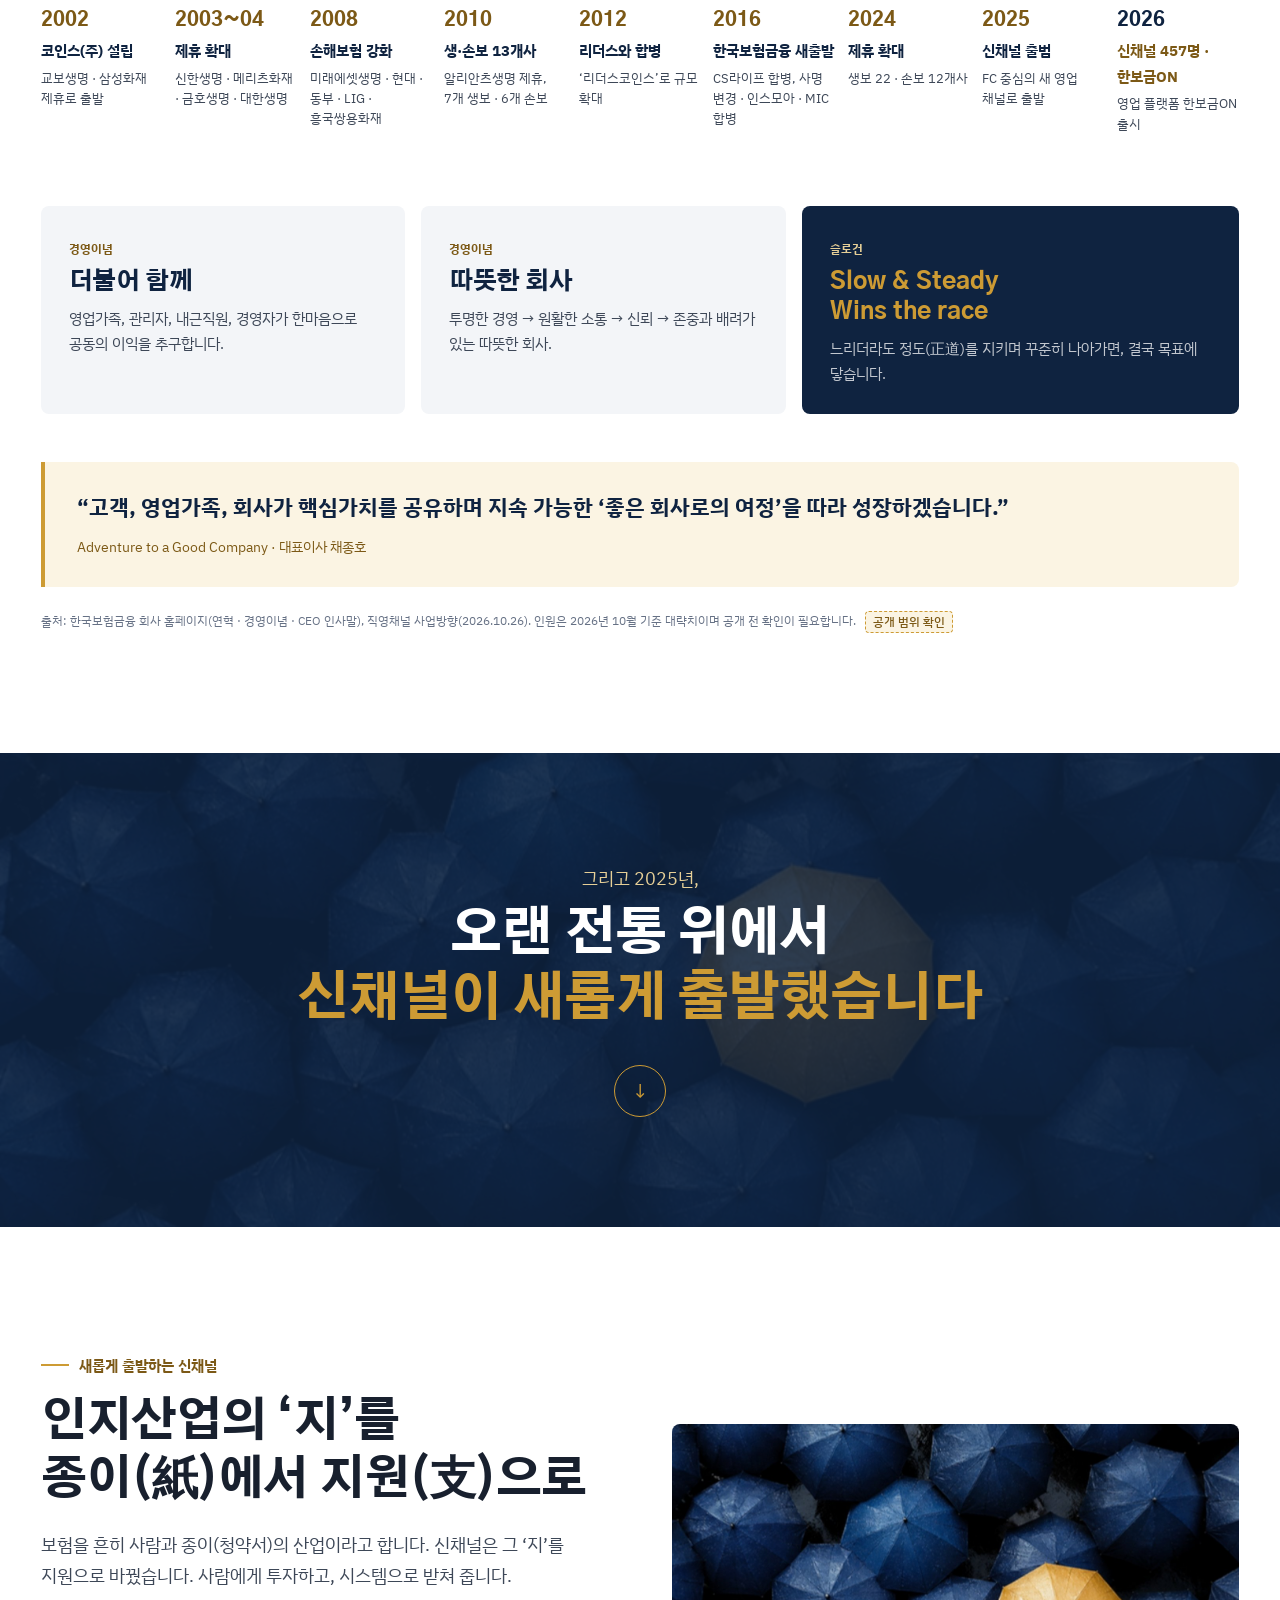
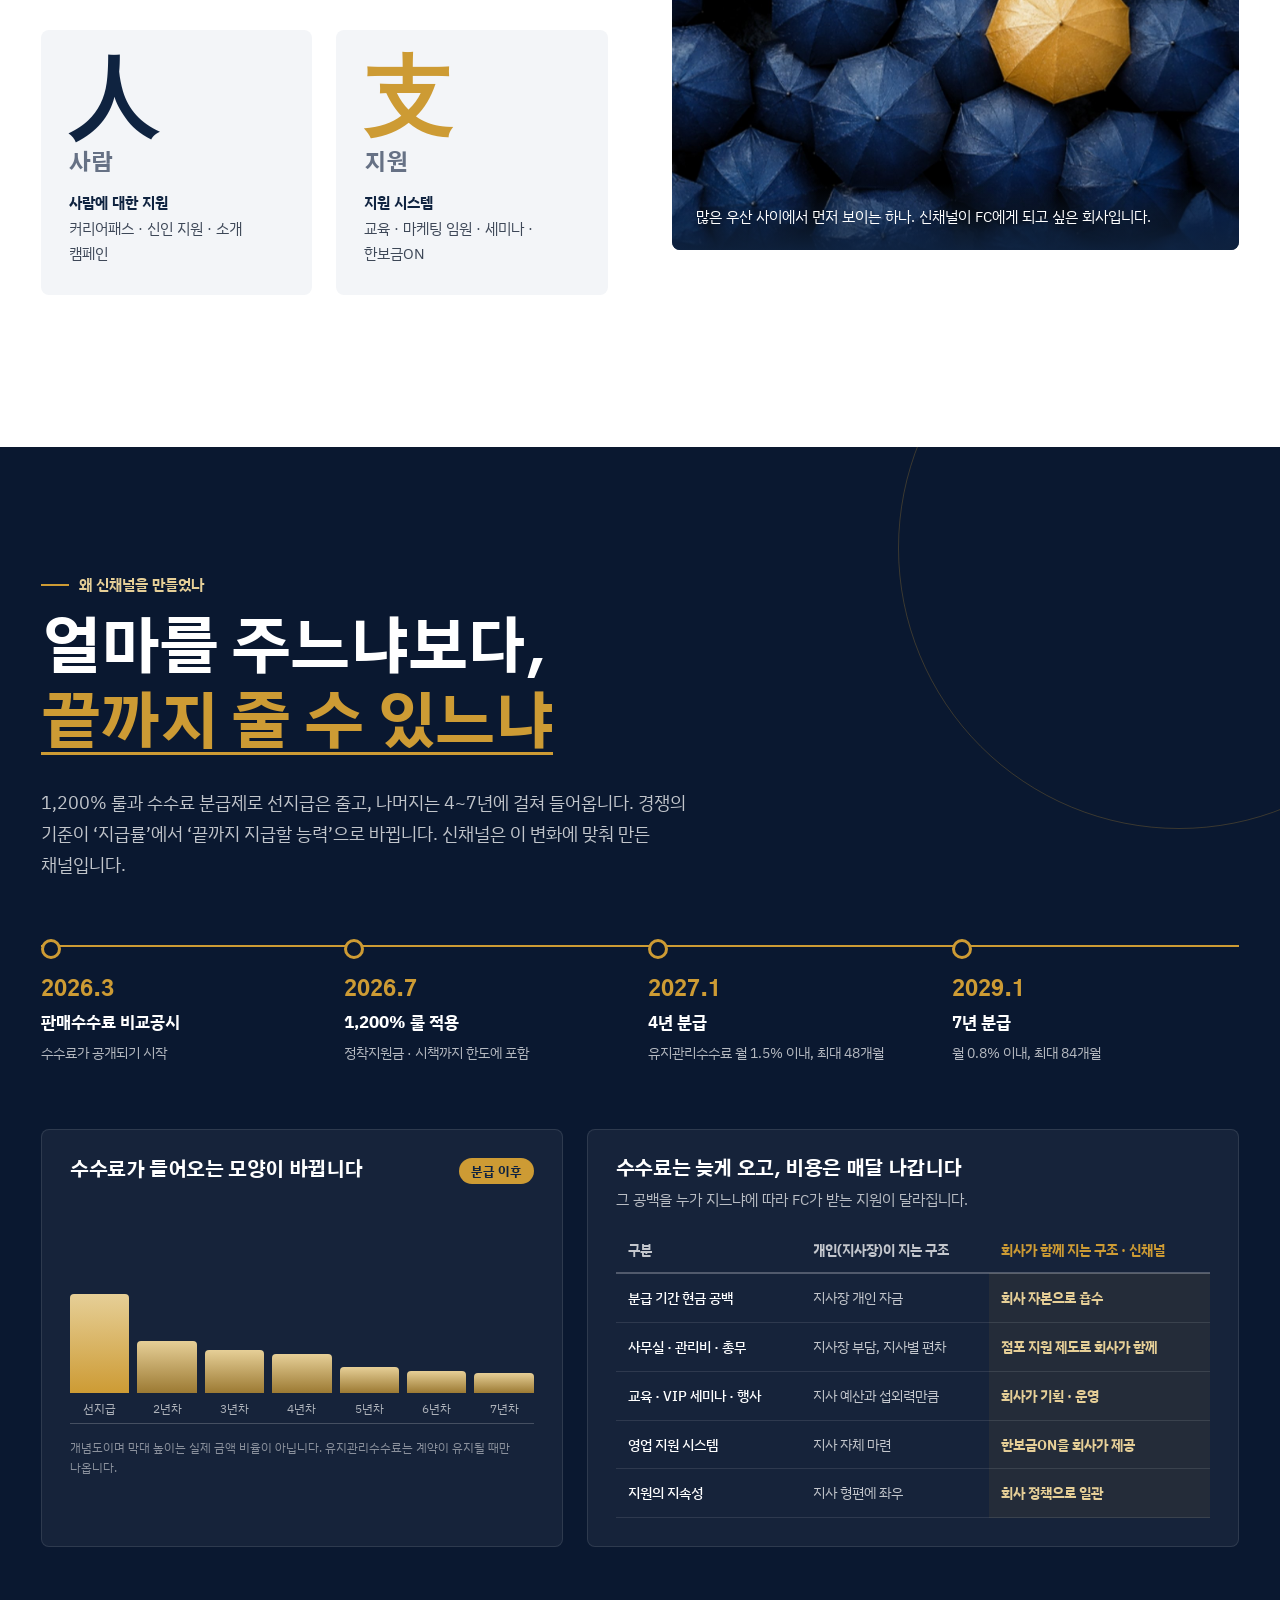
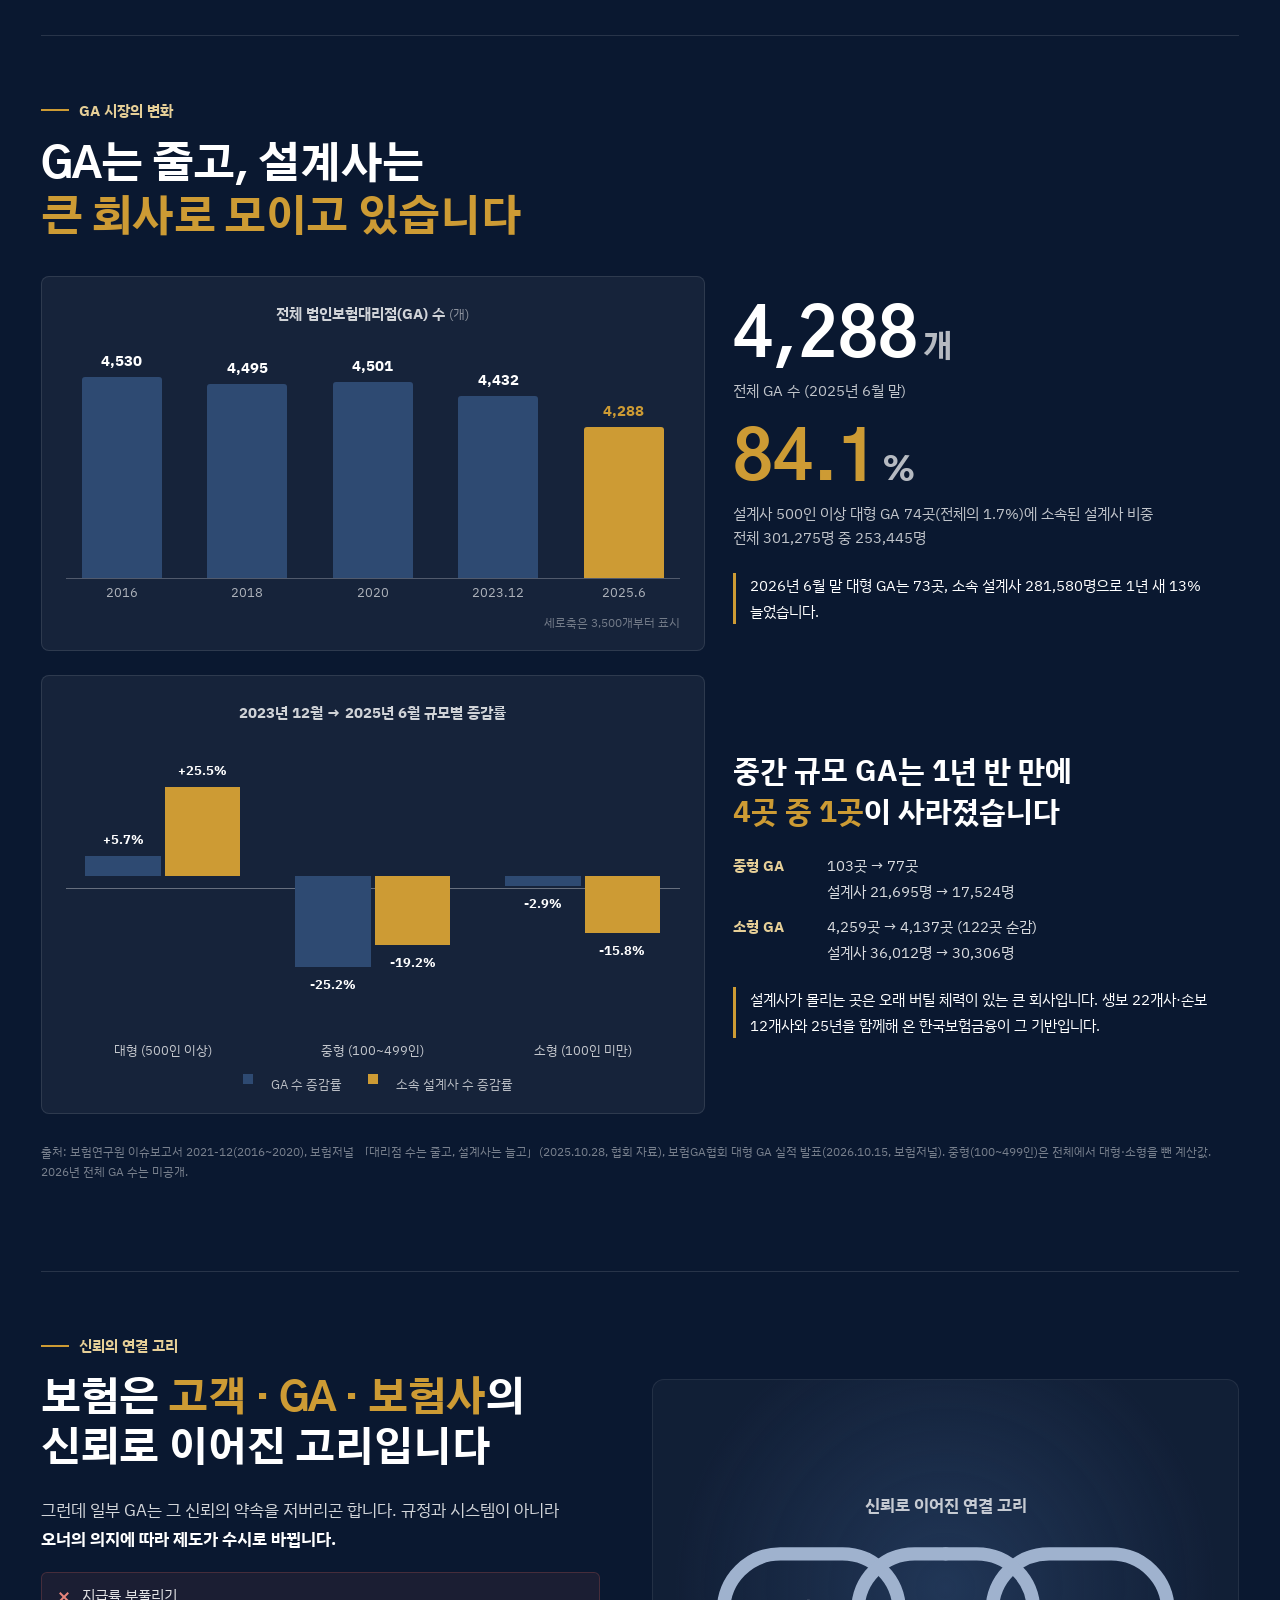
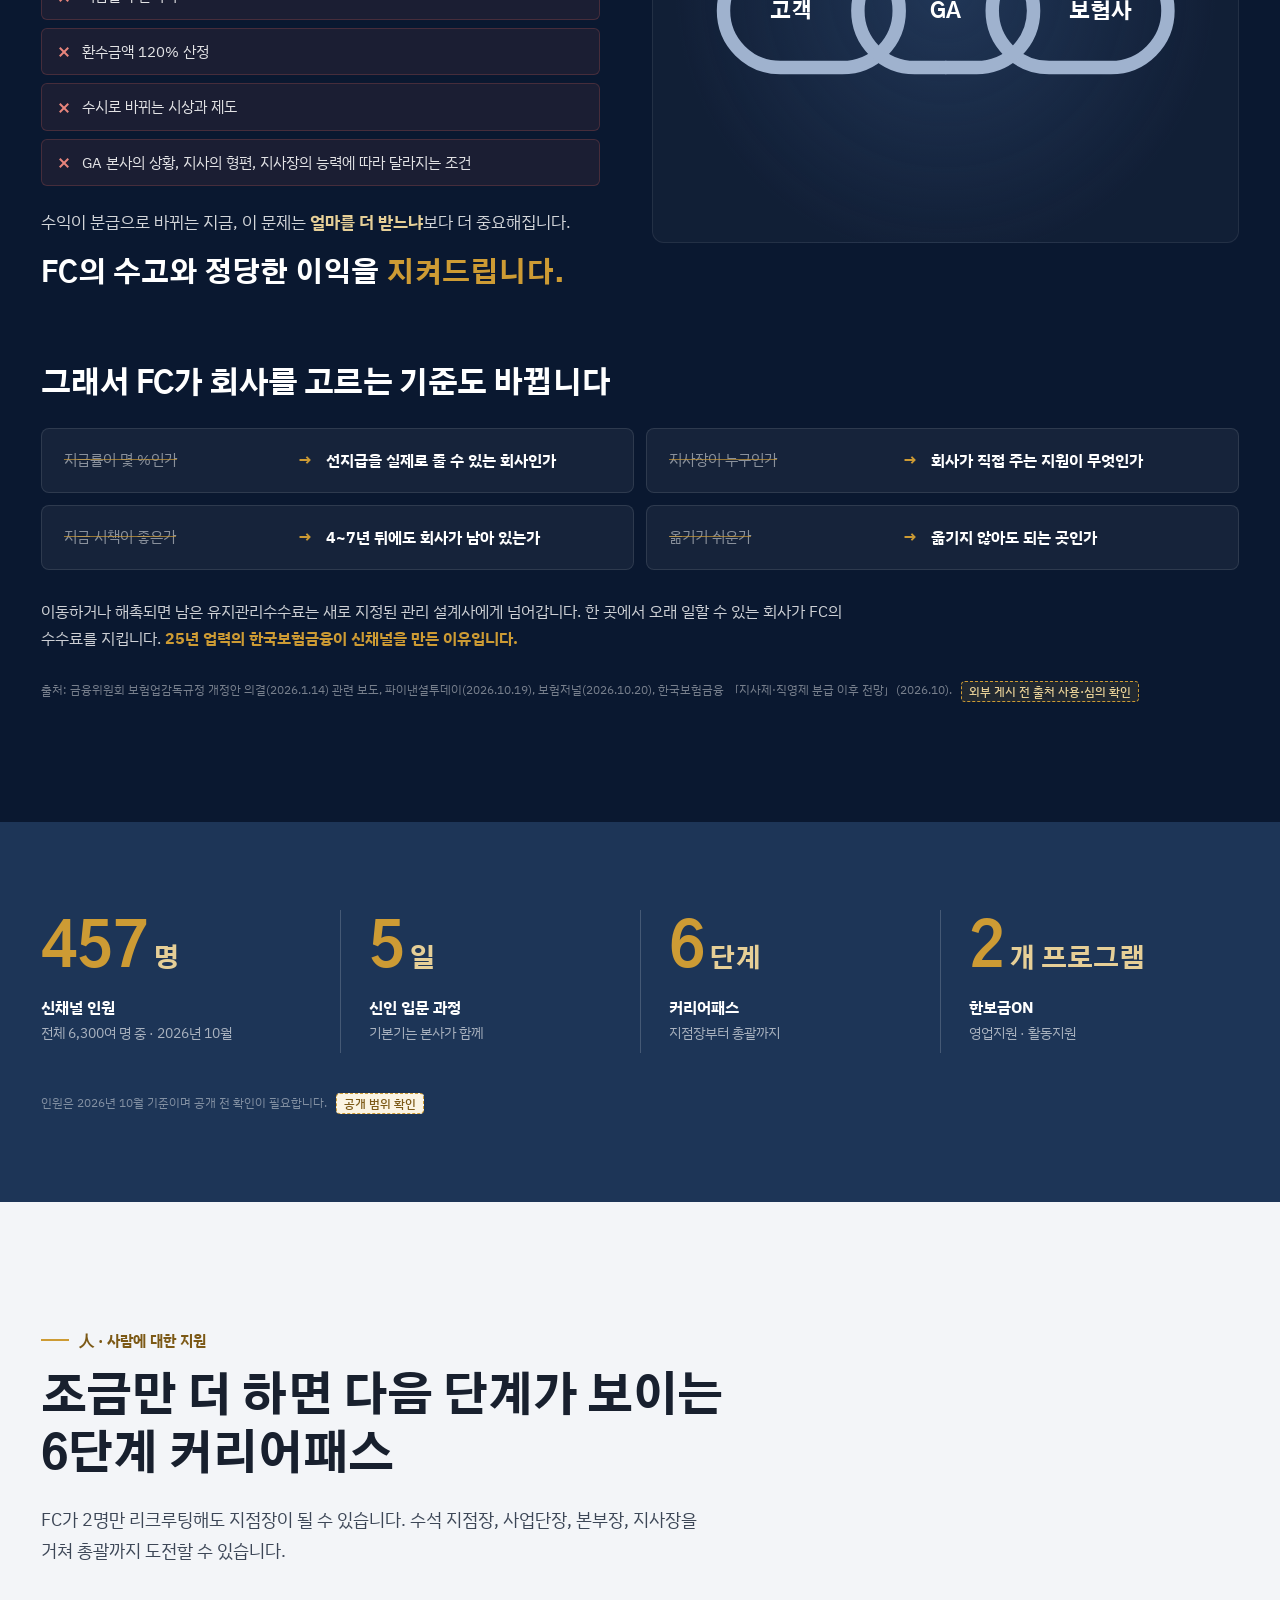
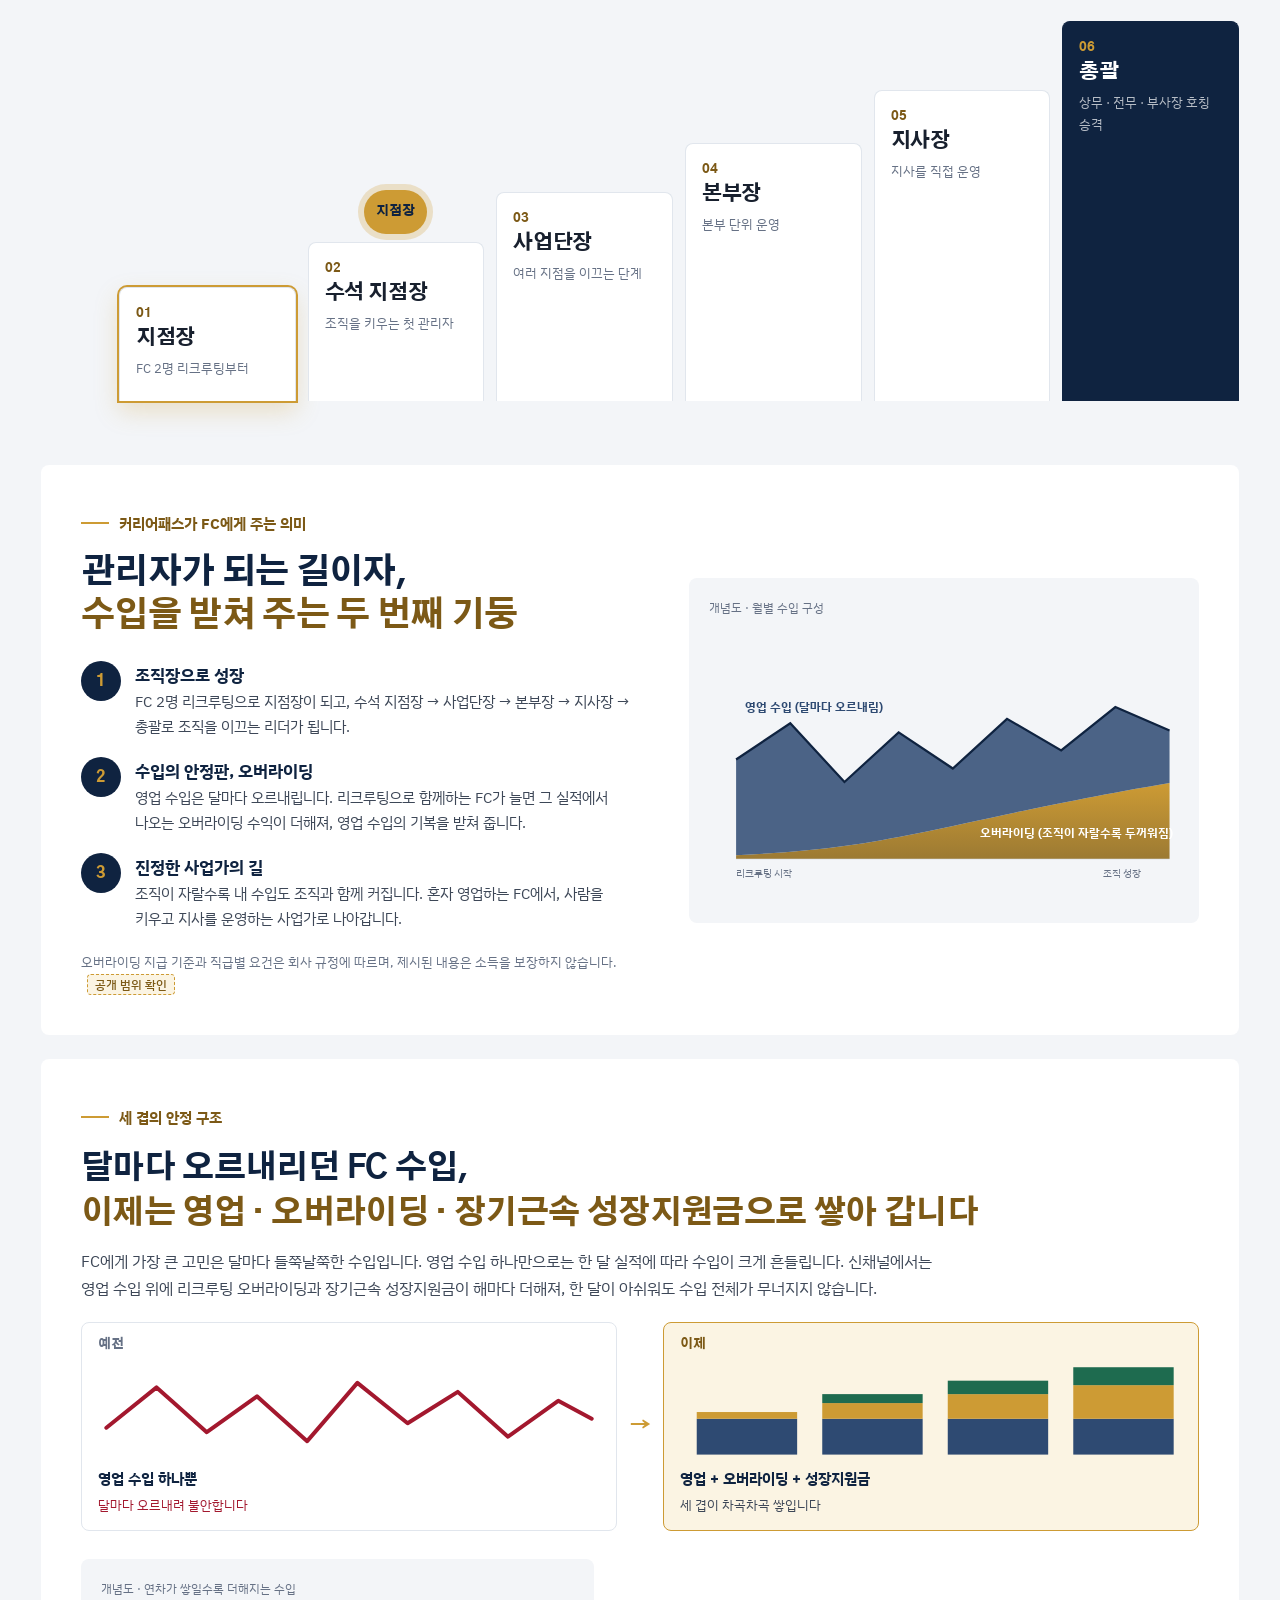
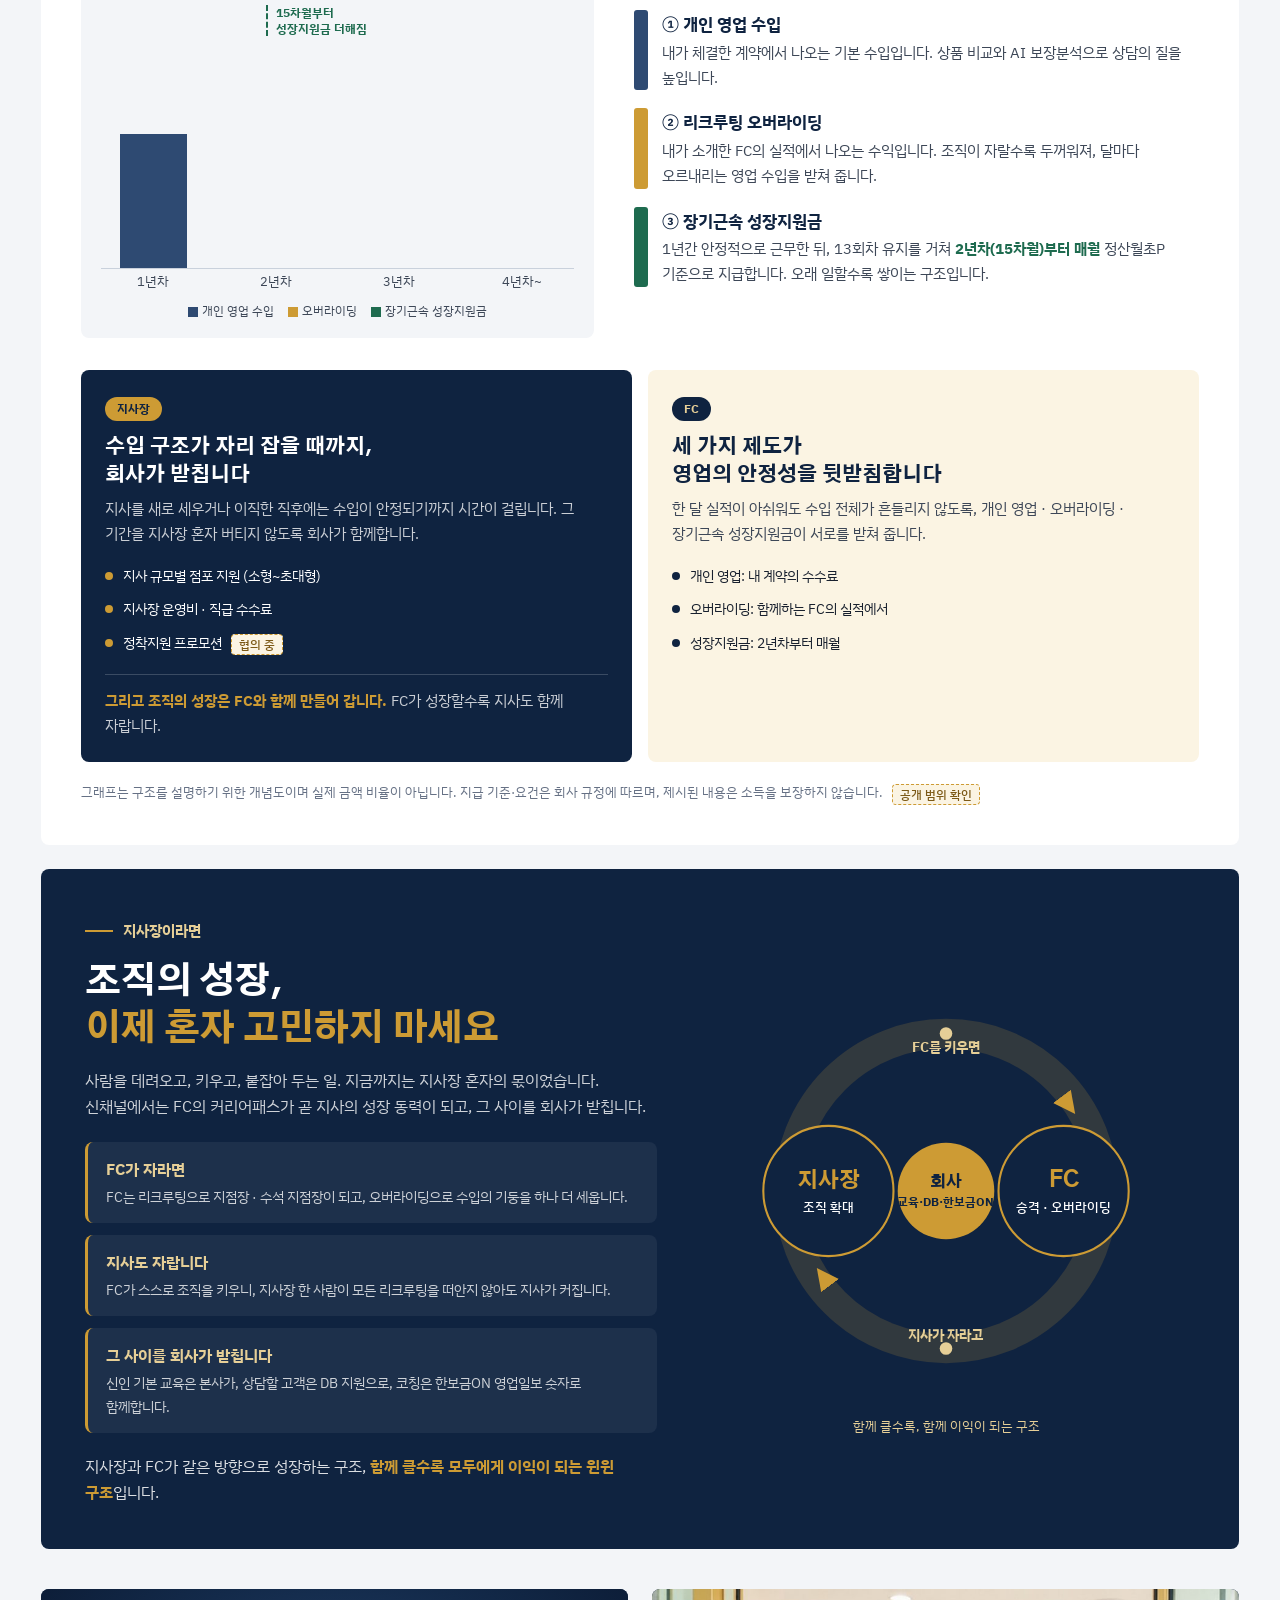
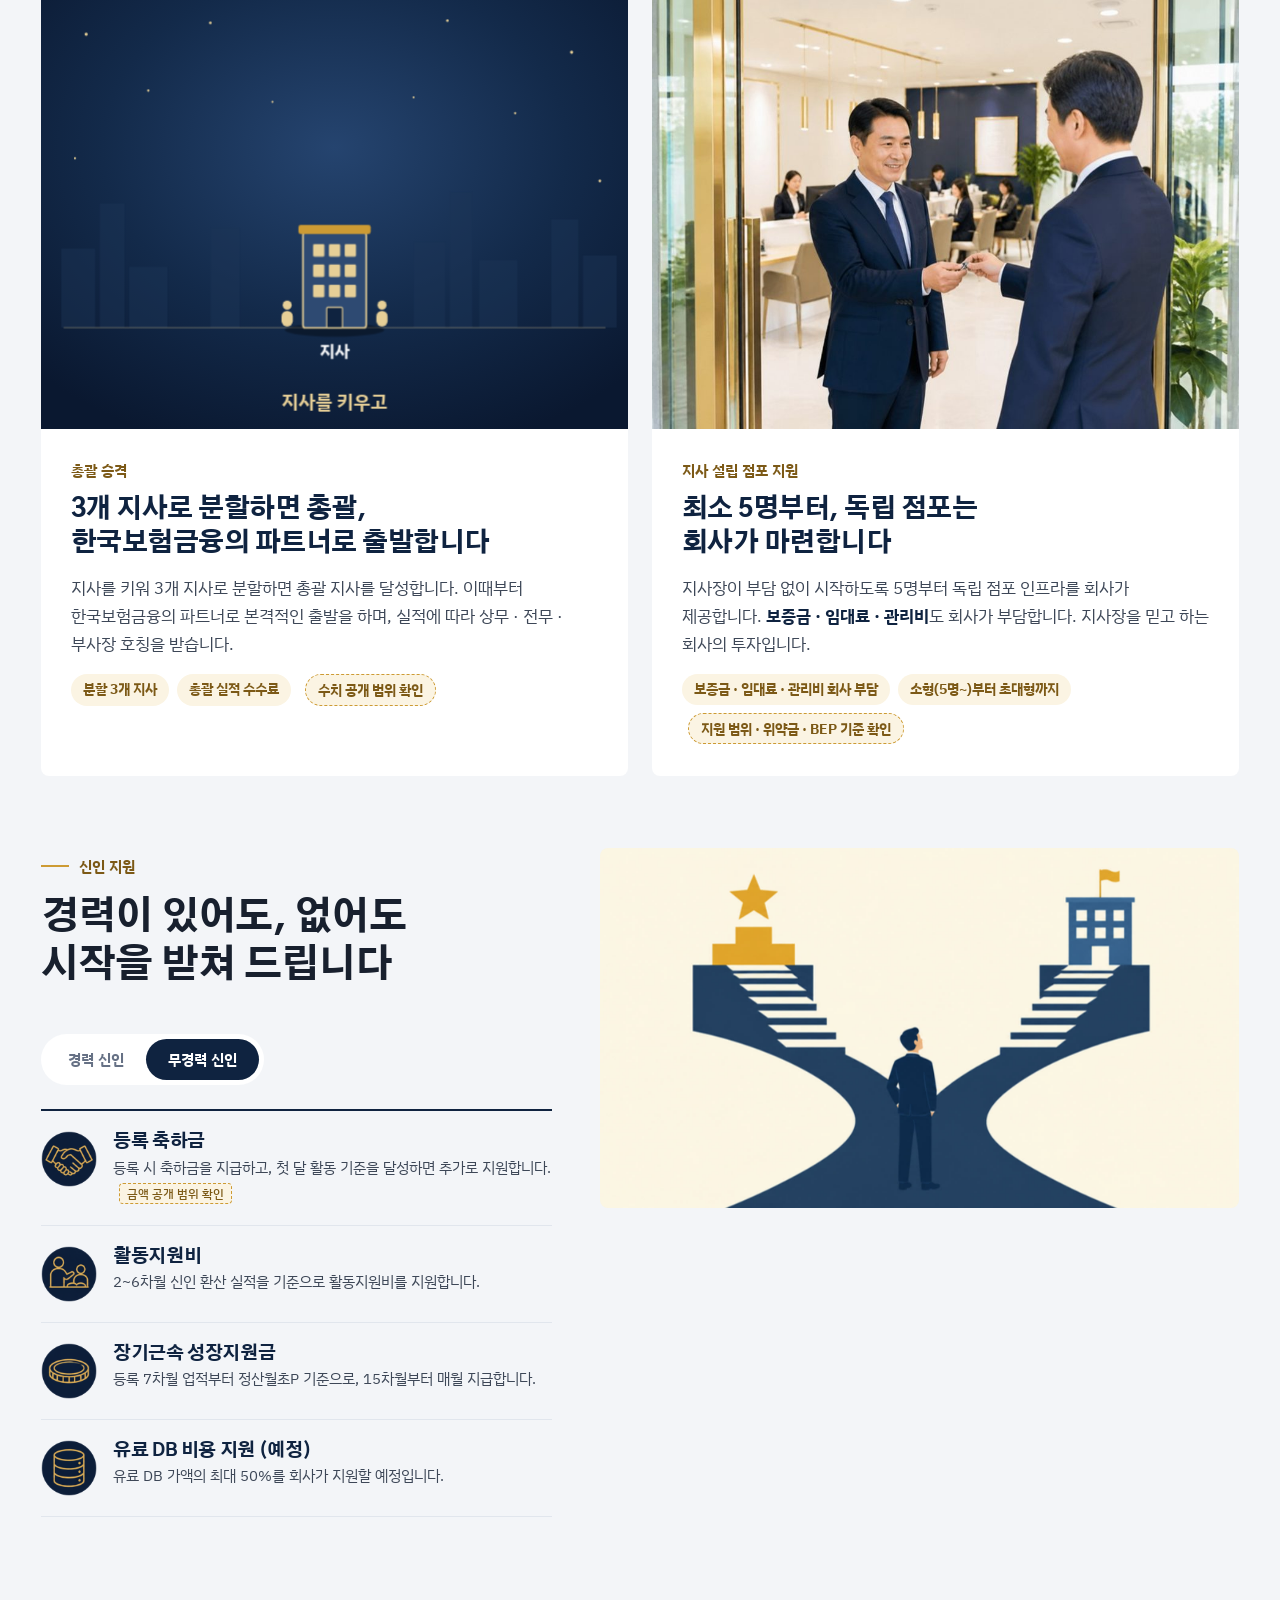
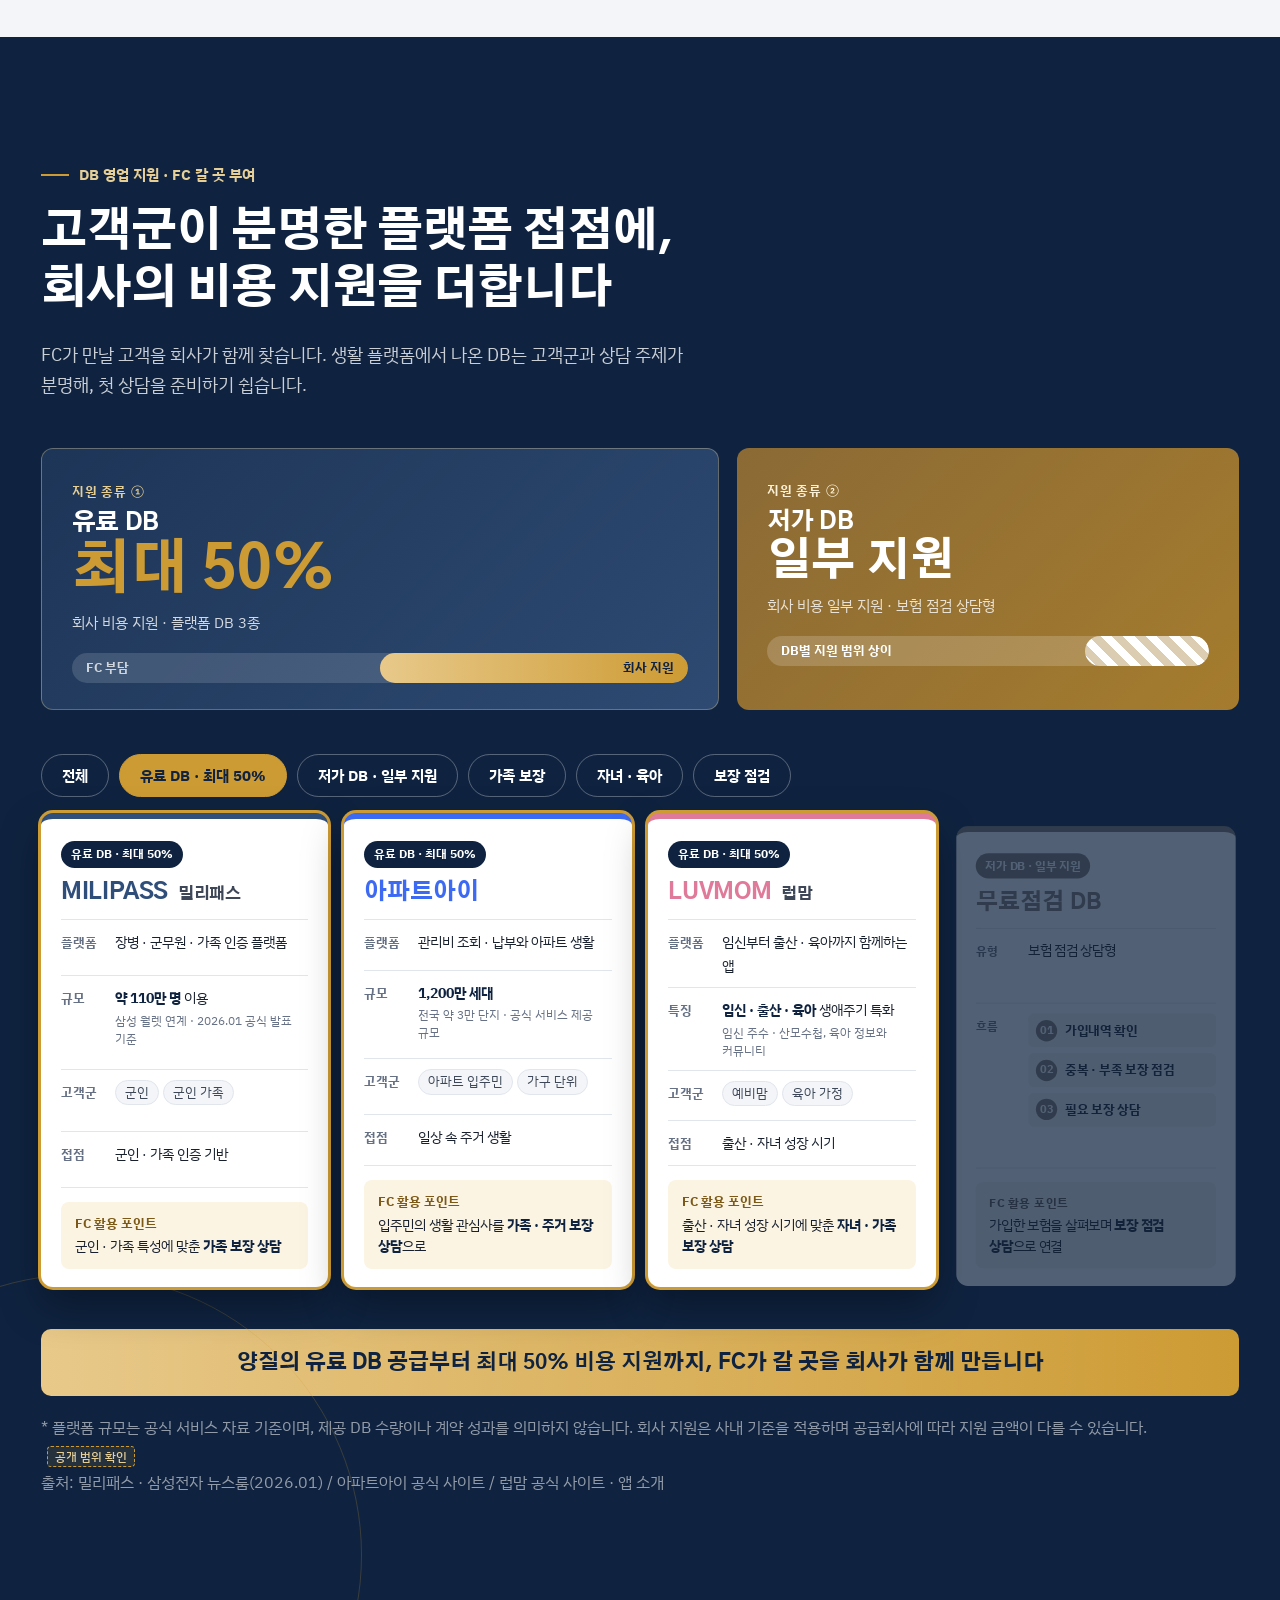
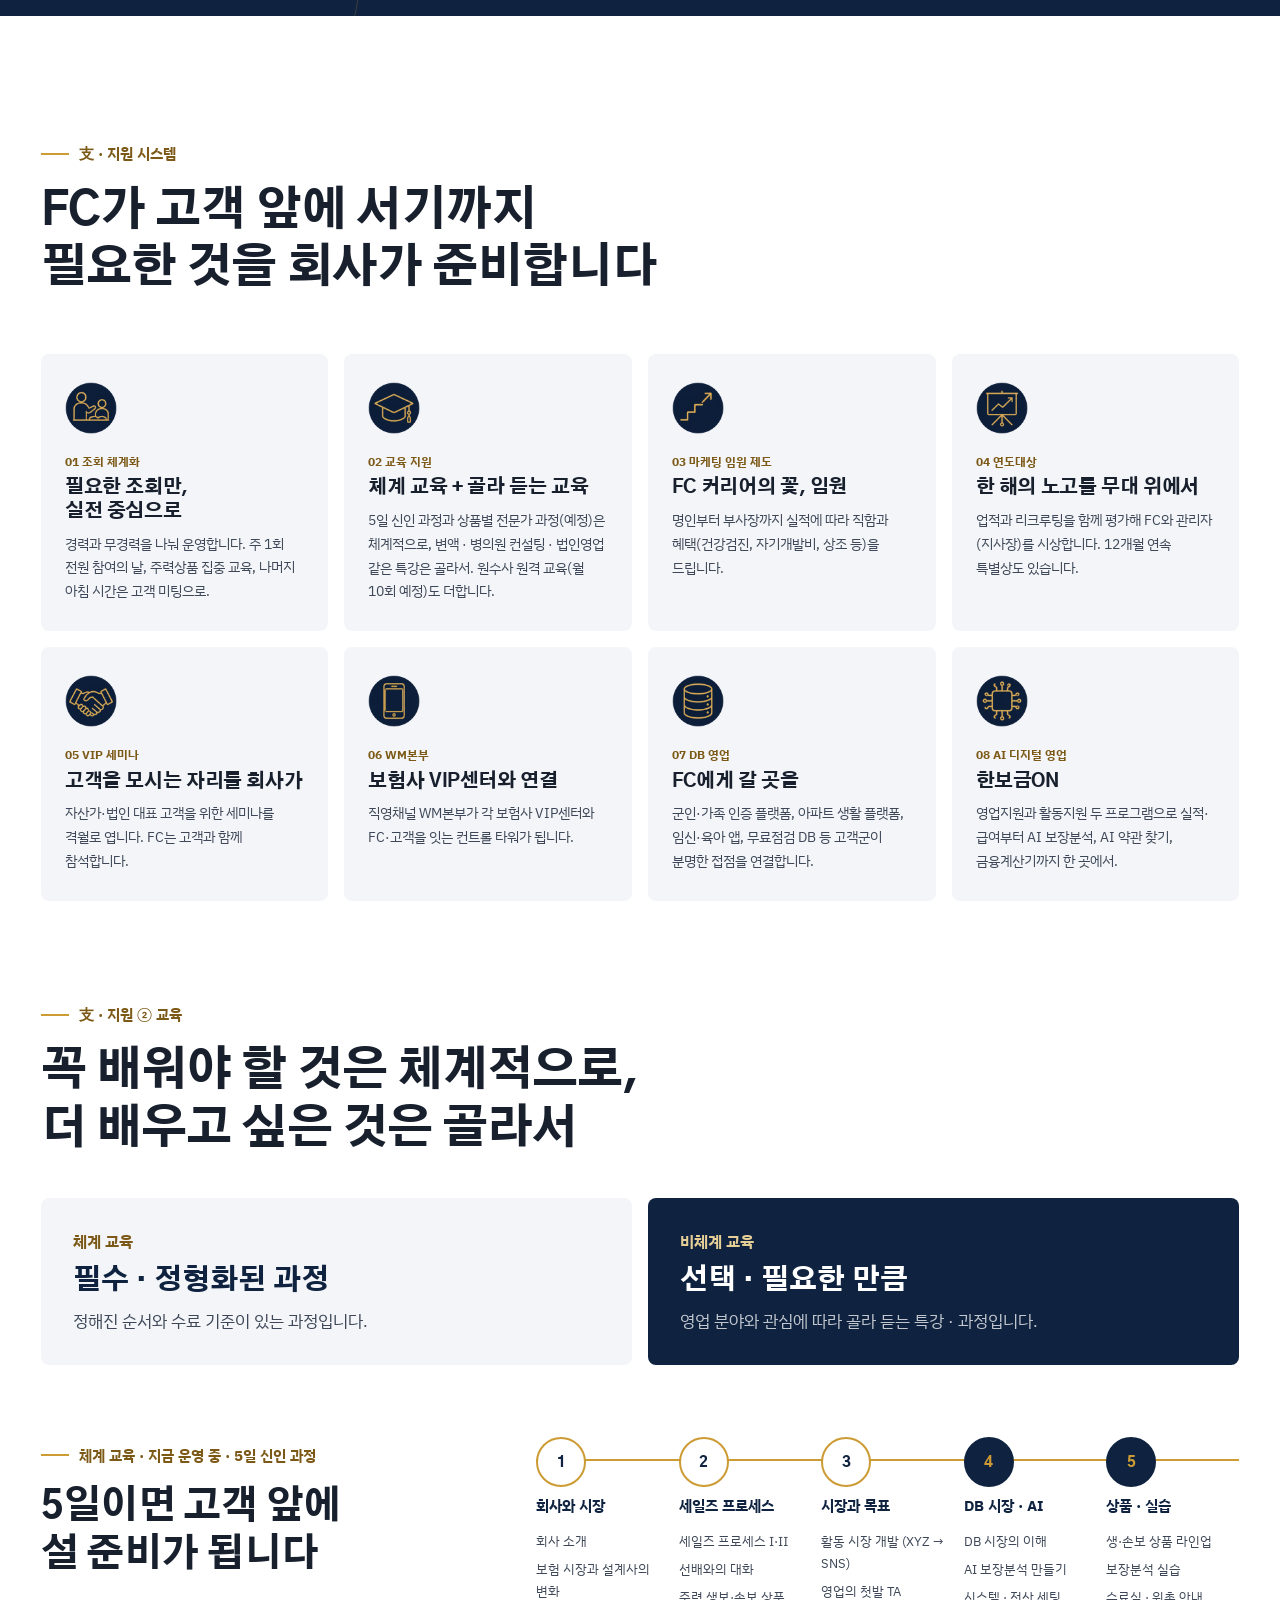
==== commit 36f4f105: "지원·문의: 이름·연락처 입력칸 삭제(개인정보 수집 안 함), 본사 전화·이메일과 지사 연락처 목록으로 교체, 지사별 이메일 칸 추가 (1탄 v3.0, 2탄 v3.7, CIS용 v" ====
--- a/index.html
+++ b/index.html
@@ -2,7 +2,7 @@
 <html lang="ko">
 <head>
 <meta charset="utf-8">
-<script>/* 최신 확인: 올린 뒤 브라우저가 옛 화면을 보여 주면 스스로 최신으로 다시 엽니다 */(function(){var B="20261105181906",p=location.protocol;if(p!=="http:"&&p!=="https:")return;var R=(/\/(v2|r2)\//.test(location.pathname)?"../":"")+"build.txt";function chk(){if(!window.fetch)return;fetch(R+"?t="+Date.now(),{cache:"no-store"}).then(function(r){return r.ok?r.text():""}).then(function(t){t=(t||"").trim();if(!/^\d{14}$/.test(t)||t<=B)return;var q=new URLSearchParams(location.search);if(q.get("b")===t)return;q.set("b",t);location.replace(location.pathname+"?"+q.toString()+location.hash);}).catch(function(){});}chk();document.addEventListener("visibilitychange",function(){if(!document.hidden)chk();});})();</script>
+<script>/* 최신 확인: 올린 뒤 브라우저가 옛 화면을 보여 주면 스스로 최신으로 다시 엽니다 */(function(){var B="20261111180806",p=location.protocol;if(p!=="http:"&&p!=="https:")return;var R=(/\/(v2|r2)\//.test(location.pathname)?"../":"")+"build.txt";function chk(){if(!window.fetch)return;fetch(R+"?t="+Date.now(),{cache:"no-store"}).then(function(r){return r.ok?r.text():""}).then(function(t){t=(t||"").trim();if(!/^\d{14}$/.test(t)||t<=B)return;var q=new URLSearchParams(location.search);if(q.get("b")===t)return;q.set("b",t);location.replace(location.pathname+"?"+q.toString()+location.hash);}).catch(function(){});}chk();document.addEventListener("visibilitychange",function(){if(!document.hidden)chk();});})();</script>
 <meta name="viewport" content="width=device-width, initial-scale=1">
 <title>한국보험금융 신채널</title>
 <meta name="description" content="사람(人)을 지원(支)하는 회사, 한국보험금융 신채널. 커리어패스, 신인 지원, 교육, 영업 플랫폼 한보금ON, 모집 안내.">
@@ -962,7 +962,7 @@
 .qa details[open] summary::after{transform:rotate(-135deg)}
 .qa .a{padding:0 0 24px 40px;font-size:15px;color:var(--ink2);animation:pop .4s var(--ease)}
 
-/* ── 9. 간편 지원 ── */
+/* ── 9. 지원 · 문의 ── */
 .apply{background:var(--navy);color:#fff;overflow:hidden}
 .apply::before{content:"";position:absolute;left:-200px;top:-200px;width:600px;height:600px;border-radius:50%;border:1px solid rgba(205,155,52,.3);animation:spin 50s linear infinite}
 .apply .grid{display:grid;grid-template-columns:1fr 1.2fr;gap:56px;align-items:start;position:relative}
@@ -1284,6 +1284,26 @@
 .gx .gx-sky rect{fill:#1D3557;opacity:.45}
 .gx .gx-gnd{stroke:rgba(230,207,151,.3);stroke-width:1}
 @media (max-width:560px){.gx .gx-lb{font-size:19px}.gx .gx-cap{font-size:21px}}
+
+/* 지원 · 문의: 입력칸 없이 본사 · 지사 연락처 안내 (개인정보 수집 안 함) */
+.ct-hq{margin-top:32px;padding:28px 30px;border-radius:8px;background:rgba(205,155,52,.12);border:1px solid rgba(205,155,52,.4)}
+.ct-k{display:block;font:700 15px 'IBM Plex Sans KR',sans-serif;color:var(--gold-l)}
+.ct-big{display:block;margin-top:8px;font:800 clamp(34px,4vw,48px)/1.1 'Gothic A1',sans-serif;color:#fff;text-decoration:none;font-variant-numeric:tabular-nums}
+.ct-mail{display:inline-block;margin-top:12px;font-size:18px;font-weight:700;color:var(--gold);text-decoration:none;border-bottom:1px solid rgba(205,155,52,.5);word-break:break-all}
+.ct-hq p{margin-top:12px;font-size:14px;color:rgba(255,255,255,.7)}
+.ct-br{position:relative;background:rgba(255,255,255,.06);border:1px solid rgba(255,255,255,.14);border-radius:8px;padding:28px 30px}
+.ct-h{font:800 20px 'Gothic A1',sans-serif;color:#fff;margin:0 0 8px}
+.ct-list{list-style:none;margin:0;padding:0;display:grid;grid-template-columns:1fr 1fr;gap:0 28px}
+.ct-list li{display:grid;grid-template-columns:1fr auto;align-items:center;gap:0 12px;padding:12px 0;border-bottom:1px solid rgba(255,255,255,.12)}
+.ct-n{font-weight:700;font-size:16px;color:#fff;text-decoration:none}
+.ct-n:hover{color:var(--gold-l)}
+.ct-list span{grid-column:1;font-size:13px;color:rgba(255,255,255,.6)}
+.ct-t{grid-column:2;grid-row:1/3;font-weight:700;font-size:15.5px;color:var(--gold);text-decoration:none;font-variant-numeric:tabular-nums;white-space:nowrap}
+.ct-note{margin-top:14px;font-size:13px;color:rgba(255,255,255,.55)}
+@media (max-width:640px){.ct-list{grid-template-columns:1fr}.ct-hq,.ct-br{padding:22px}}
+.ct-list .ct-m{grid-column:1/3;font-size:13px;color:rgba(255,255,255,.6);min-height:1.5em}
+.ct-list .ct-m a{color:var(--gold-l);text-decoration:none;word-break:break-all}
+.nb-mail{display:block;width:100%}
 </style>
 <script>/* 발표 모드(?deck=1)면 장표가 만들어지기 전까지 홈페이지 화면을 가림 */(function(){var q=location.search;if(/[?&]deck=1(&|$)/.test(q)||(window.SC_DECK===1&&!/[?&]deck=0(&|$)/.test(q))){document.documentElement.classList.add("deck");var s=document.createElement("style");s.textContent="html.deck:not(.rv-built) body>*:not(.intro):not(script){visibility:hidden}";document.head.appendChild(s);}})();</script>
 </head>
@@ -1321,7 +1341,7 @@
       <li><a href="#branches">지사 소개</a></li>
       <li><a href="#faq">자주 묻는 질문</a></li>
     </ul>
-    <a class="btn btn-gold" href="#apply">간편 지원</a>
+    <a class="btn btn-gold" href="#apply">지원 문의</a>
     <button class="menu-btn" aria-label="메뉴 열기" onclick="document.getElementById('gnb').classList.toggle('open')"><span></span><span></span><span></span></button>
   </div>
 </header>
@@ -1355,7 +1375,7 @@
         <p class="kicker"><b>人</b><b>支</b> 한국보험금융 신채널</p>
         <h1><span class="nb">보험은 <em>인지(人支)</em></span><br><span class="nb">산업입니다</span><span class="hz">사람을 지원하는 회사가 사람을 얻습니다</span></h1>
         <p>사람(人)에 대한 지원과 지원(支) 시스템. 신채널은 FC와 관리자가 오래 성장할 수 있는 구조를 먼저 만들었습니다.</p>
-        <div class="cta"><a class="btn btn-gold" href="#apply">간편 지원하기</a><a class="btn btn-line" href="#people">지원 제도 보기</a></div>
+        <div class="cta"><a class="btn btn-gold" href="#apply">지원 문의하기</a><a class="btn btn-line" href="#people">지원 제도 보기</a></div>
       </div></div>
       <div class="model m1"><img src="img/model1.webp" alt="손을 펼쳐 안내하는 정장 차림의 남성"></div>
     </div>
@@ -2316,7 +2336,7 @@
     <div>
       <p class="eyebrow rv">자주 묻는 질문</p>
       <h2 class="sec-title rv">지원 전에<br>가장 많이 묻는 5가지</h2>
-      <p class="sec-lead rv" style="font-size:16px">더 궁금한 점은 간편 지원서에 남겨 주세요. 담당자가 직접 안내합니다.</p>
+      <p class="sec-lead rv" style="font-size:16px">더 궁금한 점은 본사나 가까운 지사에 전화 · 이메일로 문의해 주세요. 담당자가 직접 안내합니다.</p>
     </div>
     <div class="qa rv d1">
       <details open><summary><b>Q1</b>보험 경력이 없어도 지원할 수 있나요?</summary><p class="a">네. 무경력 신인은 5일 신인 입문 과정 전 과정을 듣습니다. 1~3일차는 신인 단독으로 회사·시장·세일즈 프로세스를, 4~5일차는 경력 FC와 함께 DB 시장·AI 보장분석·상품 라인업을 배웁니다.</p></details>
@@ -2328,27 +2348,16 @@
   </div>
 </section>
 
-<!-- ============ 8. 간편 지원 (결정하는 곳) ============ -->
+<!-- ============ 8. 지원 · 문의 (본사 · 지사 연락처 안내, 개인정보 받지 않음) ============ -->
 <section class="apply dark" id="apply">
   <div class="wrap grid">
     <div>
-      <p class="eyebrow rv">간편 문의</p>
-      <h2 class="sec-title rv">꿈에 다가가는 시간,<br>1분이면 충분합니다</h2>
-      <p class="sec-lead rv">이력서 없이 기본 정보만 남겨 주세요. 지역과 경력에 맞는 지사·담당자가 연락드립니다.</p>
-      <div class="promise rv"><b>2일</b><span>신청 후 영업일 기준 2일 안에<br>담당자가 연락드립니다. <span class="draft">응답 기한 확정 필요</span></span></div>
-    </div>
-    <form id="form" class="rv d1" onsubmit="return applyForm(event)">
-      <label>이름<input name="name" required placeholder="홍길동"></label>
-      <label>연락처<input name="tel" required inputmode="tel" placeholder="010-0000-0000"></label>
-      <label>희망 지역<select name="area" required><option value="">선택</option><option>서울</option><option>경기</option><option>인천</option><option>강원</option><option>충청</option><option>전라</option><option>경상</option><option>제주</option></select></label>
-      <label>상담 가능 시간<select name="time"><option>언제든</option><option>오전</option><option>오후</option><option>저녁</option></select></label>
-      <div class="full"><span style="font-size:14px;font-weight:700;color:var(--navy)">보험 경력</span>
-        <div class="radios" style="margin-top:6px"><label><input type="radio" name="career" value="없음" checked>없음</label><label><input type="radio" name="career" value="3년 미만">3년 미만</label><label><input type="radio" name="career" value="3년 이상">3년 이상</label><label><input type="radio" name="career" value="관리자">관리자 경력</label></div></div>
-      <div class="full"><span style="font-size:14px;font-weight:700;color:var(--navy)">관심 분야</span>
-        <div class="radios" style="margin-top:6px"><label><input type="radio" name="want" value="FC" checked>FC</label><label><input type="radio" name="want" value="관리자">관리자</label><label><input type="radio" name="want" value="지사 개설">지사 개설</label></div></div>
-      <label class="agree full"><input type="checkbox" required> 상담을 위한 개인정보 수집·이용에 동의합니다. (이름·연락처·지역, 상담 후 1년 보관) <span class="draft">문구 확정 필요</span></label>
-      <button class="btn btn-gold" type="submit">지원 상담 신청</button>
-    </form>
+      <p class="eyebrow rv">지원 · 문의</p>
+      <h2 class="sec-title rv">궁금한 점은<br>직접 연락 주세요</h2>
+      <p class="sec-lead rv">홈페이지에서는 이름 · 연락처 같은 개인정보를 받지 않습니다. 본사나 가까운 지사에 전화 또는 이메일로 편하게 문의해 주세요.</p>
+      <div class="ct-hq rv"><span class="ct-k">본사 · 신채널 지원 문의</span><a class="ct-big" href="tel:027715050">02-771-5050</a><a class="ct-mail" href="mailto:koinslaw@gmail.com?subject=%EC%8B%A0%EC%B1%84%EB%84%90%20%EC%A7%80%EC%9B%90%20%EB%AC%B8%EC%9D%98">koinslaw@gmail.com</a><p>서울 용산구 한강대로 257, 14층 (갈월동, 청룡빌딩)</p></div>
+    </div>
+    <div class="ct-br rv d1"><p class="ct-h">가까운 지사에 바로 연락하기</p><ul class="ct-list" id="ctList"></ul><p class="ct-note">지사 이름을 누르면 지사 소개 페이지로 이동합니다.</p></div>
   </div>
 </section>
 
@@ -2378,7 +2387,7 @@
           <p>지원 제도와 혜택은 회사 규정에 따르며 변경될 수 있습니다. 제시된 내용은 소득을 보장하지 않습니다.</p>
         </div>
         <p style="margin-top:20px;font-size:12px">COPYRIGHT © 2016~ Korea Insurance &amp; Finance. ALL RIGHTS RESERVED.</p>
-        <p class="ver" style="margin-top:6px;font-size:12px;color:#E6CF97">신채널 홈페이지 1탄 · v2.9 (2026.11.05)</p>
+        <p class="ver" style="margin-top:6px;font-size:12px;color:#E6CF97">신채널 홈페이지 1탄 · v3.0 (2026.11.11)</p>
       </div>
     </div>
   </div>
@@ -2482,15 +2491,13 @@
   if(reduce){var v=document.querySelector('.vip video');if(v){v.removeAttribute('autoplay');v.pause();}}
 })();
 
-/* 간편 지원: 아직 접수처가 연결되지 않아 안내만 띄움 */
-function applyForm(e){e.preventDefault();var t=document.getElementById('toast');t.textContent='초안 화면입니다. 접수처(구글 폼 등)를 연결하면 실제로 신청됩니다.';t.classList.add('show');setTimeout(function(){t.classList.remove('show')},3500);return false;}
 </script>
-<script src="js/sound.js?b=20261105181906"></script>
-<script src="js/branches.js?b=20261105181906"></script>
-<script src="js/korea-map.js?b=20261105181906"></script>
-<script src="js/kmap.js?b=20261105181906"></script>
-<script src="js/reveal-lib.js?b=20261105181906"></script>
-<script src="js/present.js?b=20261105181906"></script>
+<script src="js/sound.js?b=20261111180806"></script>
+<script src="js/branches.js?b=20261111180806"></script>
+<script src="js/korea-map.js?b=20261111180806"></script>
+<script src="js/kmap.js?b=20261111180806"></script>
+<script src="js/reveal-lib.js?b=20261111180806"></script>
+<script src="js/present.js?b=20261111180806"></script>
 <script>
 /* 당신 곁에 한국보험금융: 지도 2개 + 지사 카드 (카드 ↔ 지도 점 함께 강조) */
 (function(){
@@ -2502,7 +2509,7 @@
   B.forEach(function(b,i){
     var a=document.createElement('a'); a.className='nb-card'; a.href=KMAP.link(b); a.dataset.id=b.id; a.style.transitionDelay=(i*0.04)+'s';
     a.innerHTML='<span class="rg">'+esc(region(b.addr))+'</span><h3>'+esc(b.name)+'</h3>'+(b.video?'<span class="vid">▶ 영상 소개</span>':'')+
-      '<p><span>지사장 '+esc(b.ceo||'-')+'</span>'+(b.tel?'<a href="tel:'+esc(b.tel.replace(/[^0-9]/g,''))+'" onclick="event.stopPropagation()">'+esc(b.tel)+'</a>':'')+'</p>';
+      '<p><span>지사장 '+esc(b.ceo||'-')+'</span>'+(b.tel?'<a href="tel:'+esc(b.tel.replace(/[^0-9]/g,''))+'" onclick="event.stopPropagation()">'+esc(b.tel)+'</a>':'')+'<span class="nb-mail">이메일 '+esc(b.email||'')+'</span></p>';
     a.addEventListener('mouseenter',function(){hl(b.id,true)}); a.addEventListener('mouseleave',function(){hl(b.id,false)});
     list.appendChild(a);
   });
@@ -2741,5 +2748,16 @@
   new IntersectionObserver(function(es){es[0].isIntersecting?start():stop();},{threshold:.3}).observe(f);
 })();
 </script>
+<script>
+/* 지원 · 문의: 지사 연락처 목록 (branches.js에서 자동으로 만듦) */
+(function(){
+  var L=document.getElementById('ctList');if(!L||!window.BRANCHES)return;
+  var B=window.BRANCHES.slice().sort(function(a,b){return (a.no||99)-(b.no||99)});
+  var e=function(s){return String(s==null?'':s).replace(/[&<>"]/g,function(c){return {'&':'&amp;','<':'&lt;','>':'&gt;','"':'&quot;'}[c]})};
+  var link=function(b){return 'branch.html?id='+encodeURIComponent(b.id)};
+  L.innerHTML=B.map(function(b){return '<li><a class="ct-n" href="'+link(b)+'">'+e(b.name)+'</a>'+'<span>지사장 '+e(b.ceo||'-')+'</span>'+(b.tel?'<a class="ct-t" href="tel:'+e(b.tel.replace(/[^0-9]/g,''))+'">'+e(b.tel)+'</a>':'')+'<span class="ct-m">이메일 '+(b.email?'<a href="mailto:'+e(b.email)+'">'+e(b.email)+'</a>':'')+'</span></li>'}).join('');
+  var H=window.KIF_CONTACT;if(H&&H.email){[].forEach.call(document.querySelectorAll('.ct-mail'),function(a){a.href='mailto:'+H.email+'?subject=%EC%8B%A0%EC%B1%84%EB%84%90%20%EC%A7%80%EC%9B%90%20%EB%AC%B8%EC%9D%98';a.textContent=H.email})}
+})();
+</script>
 </body>
 </html>
